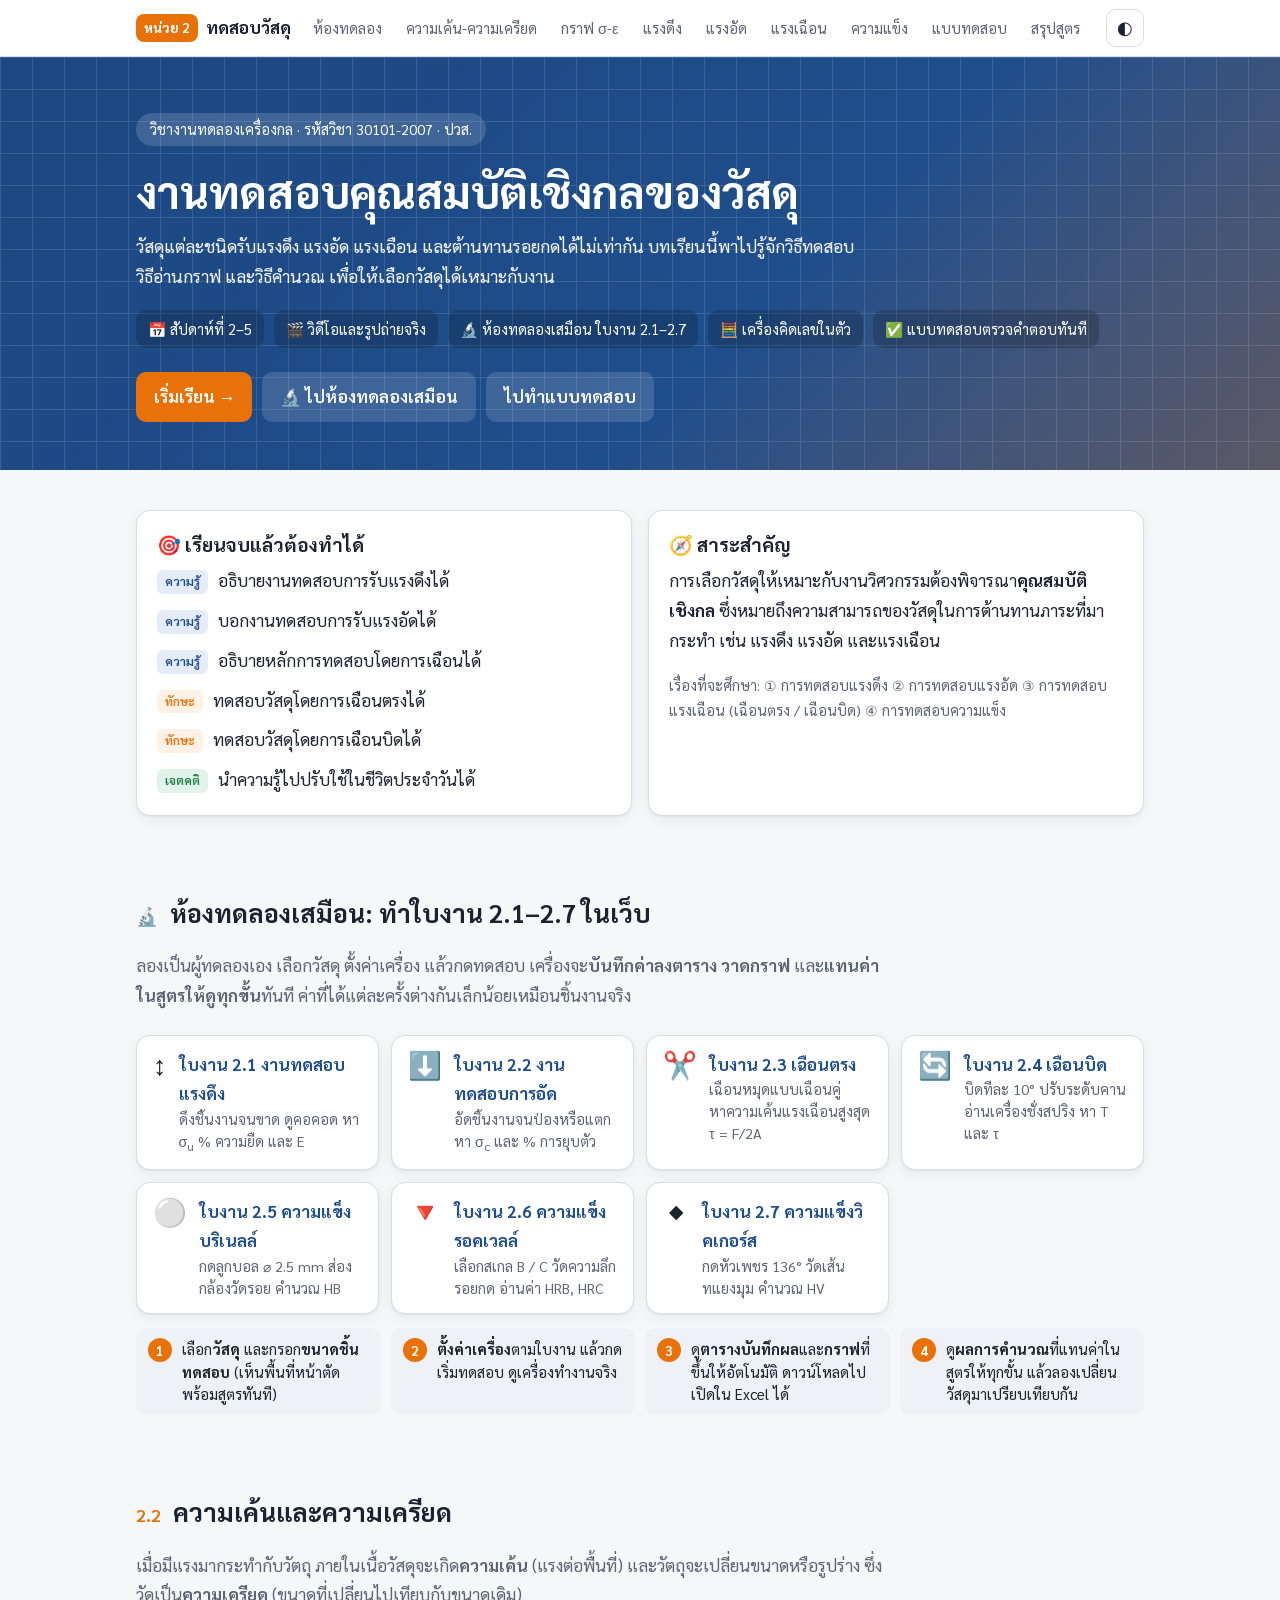
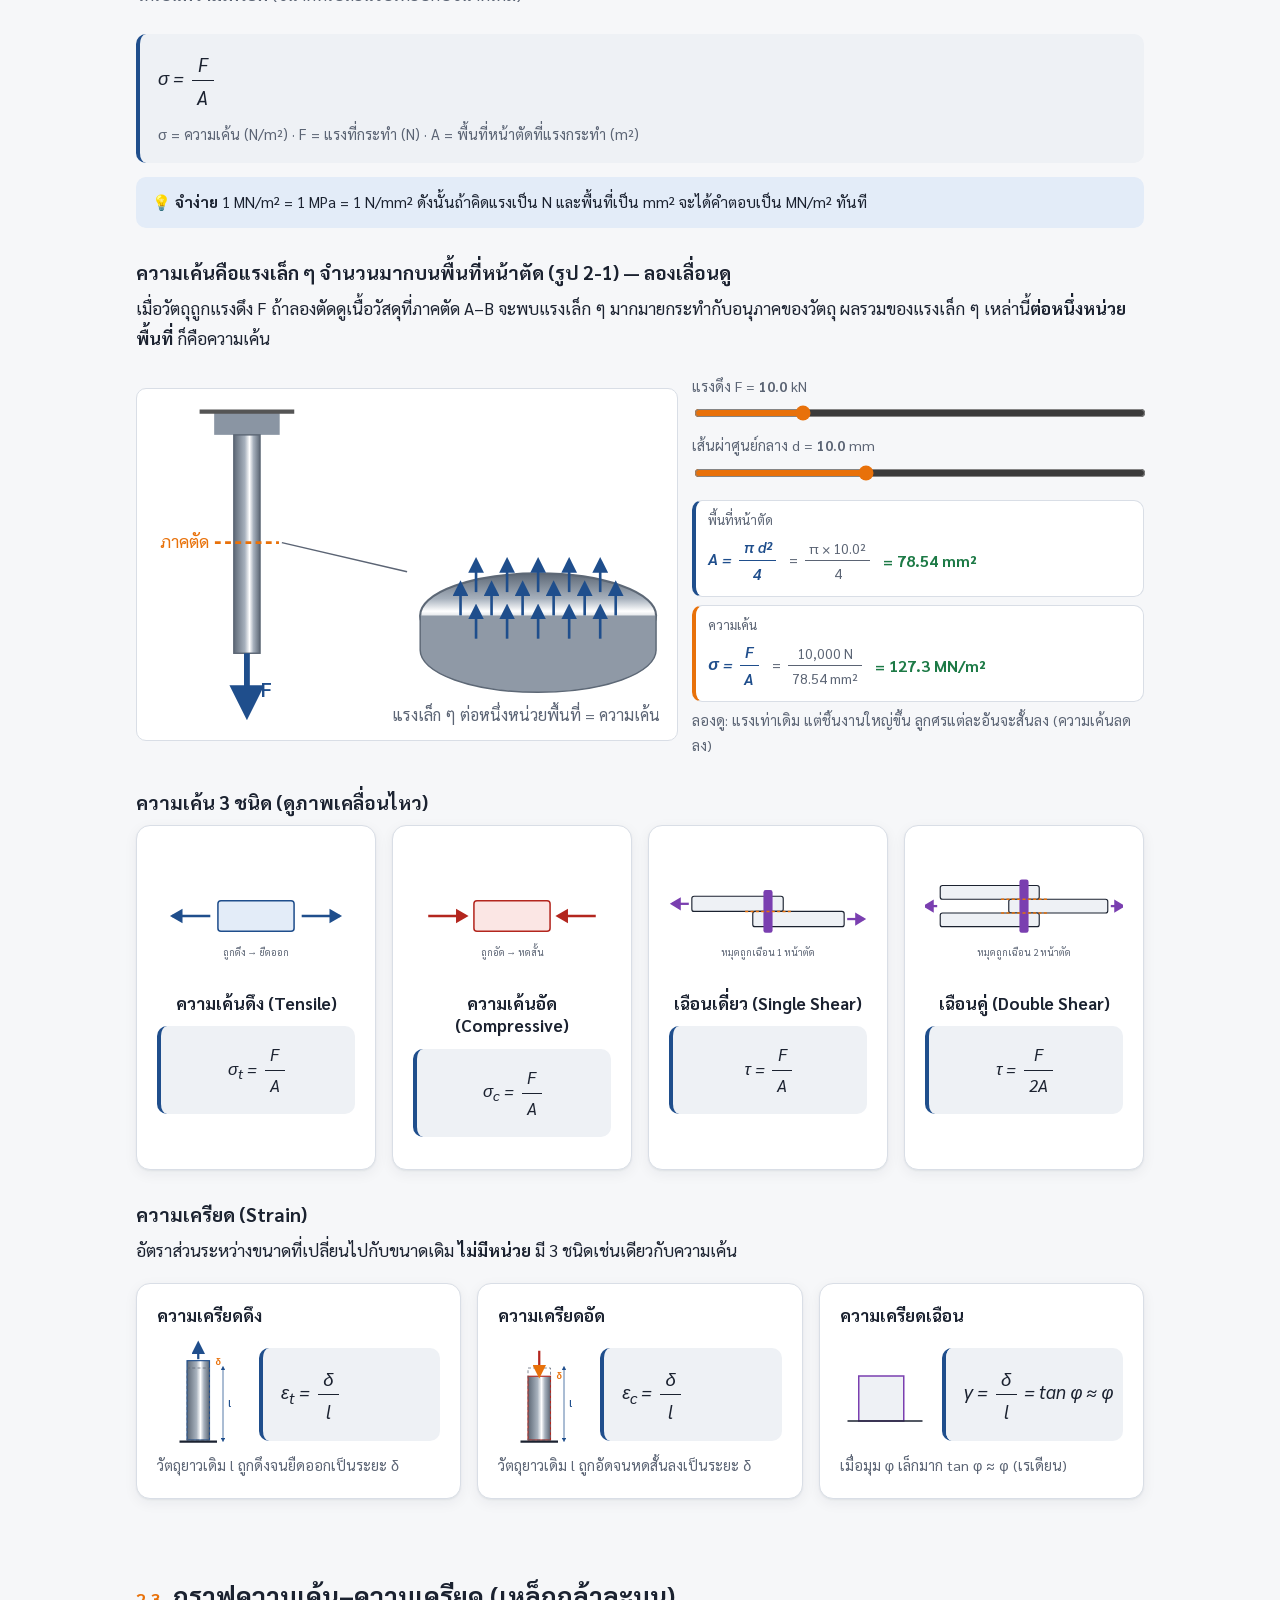
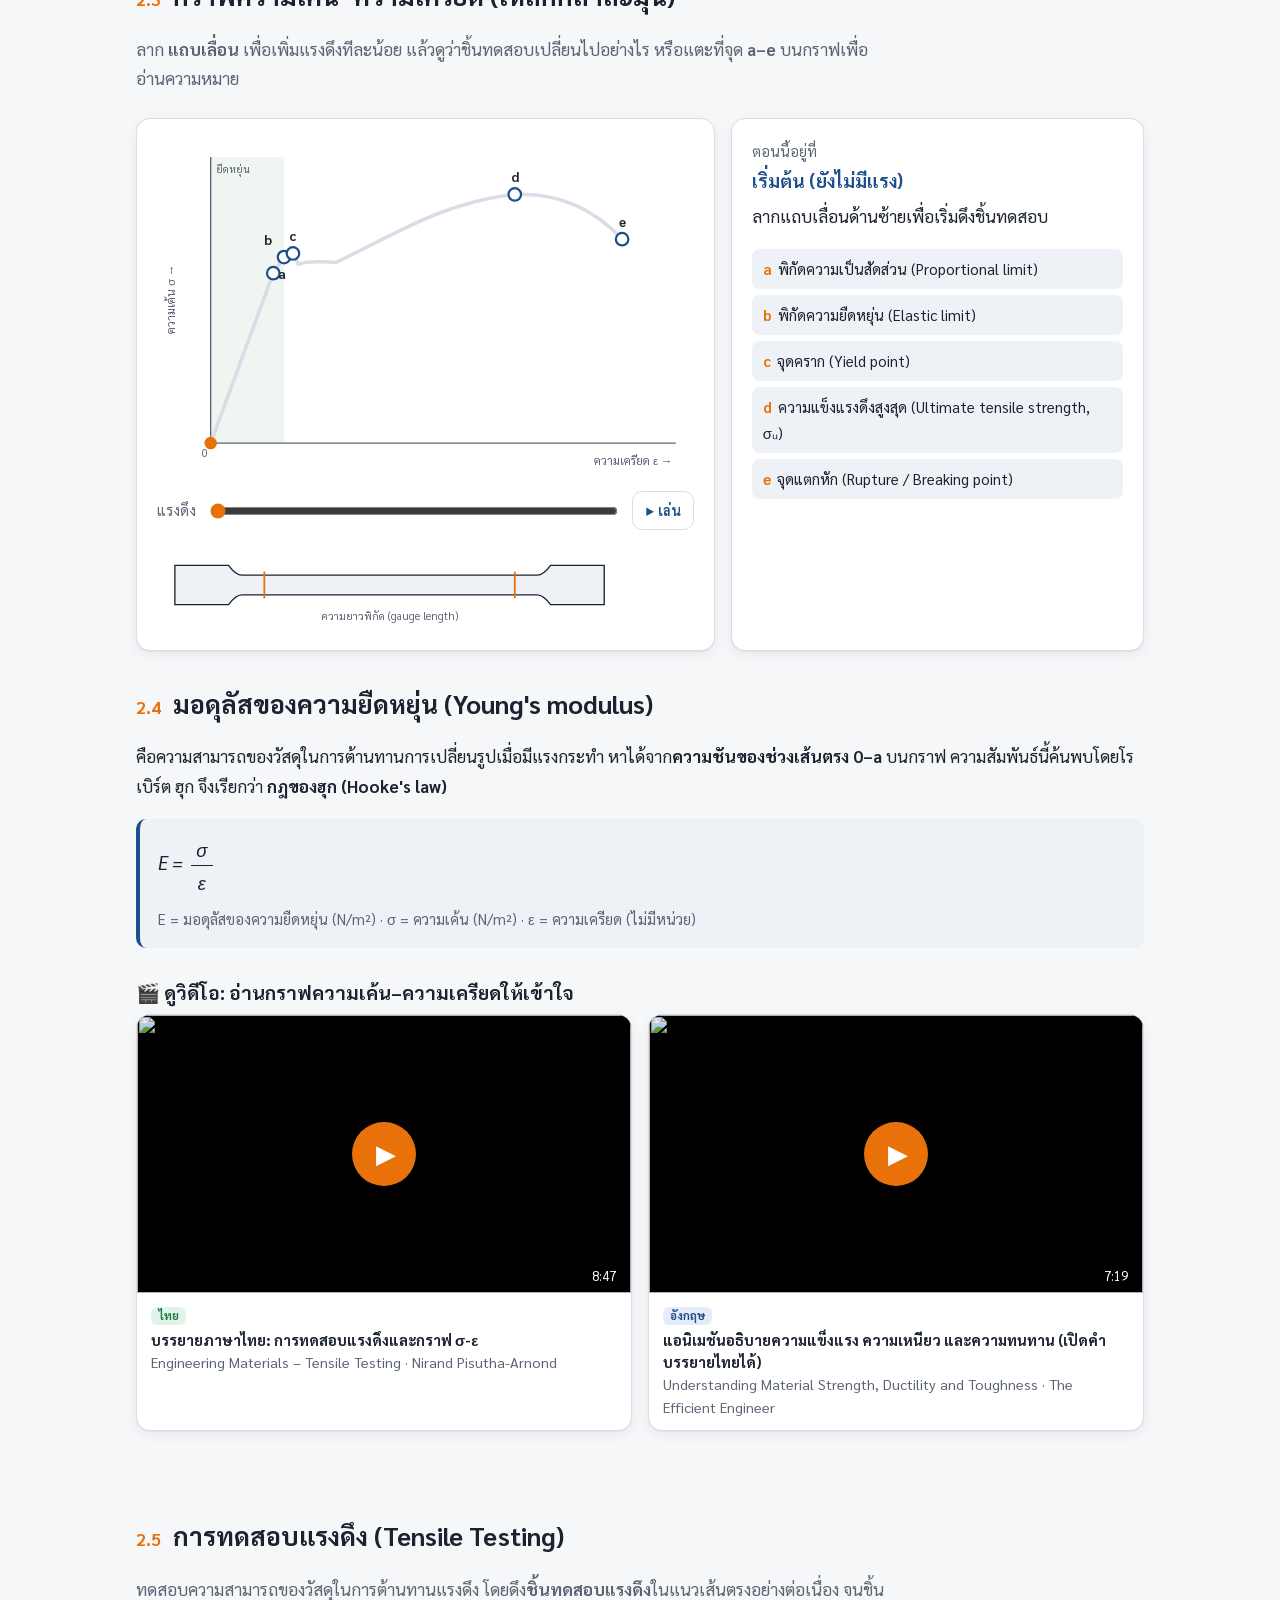
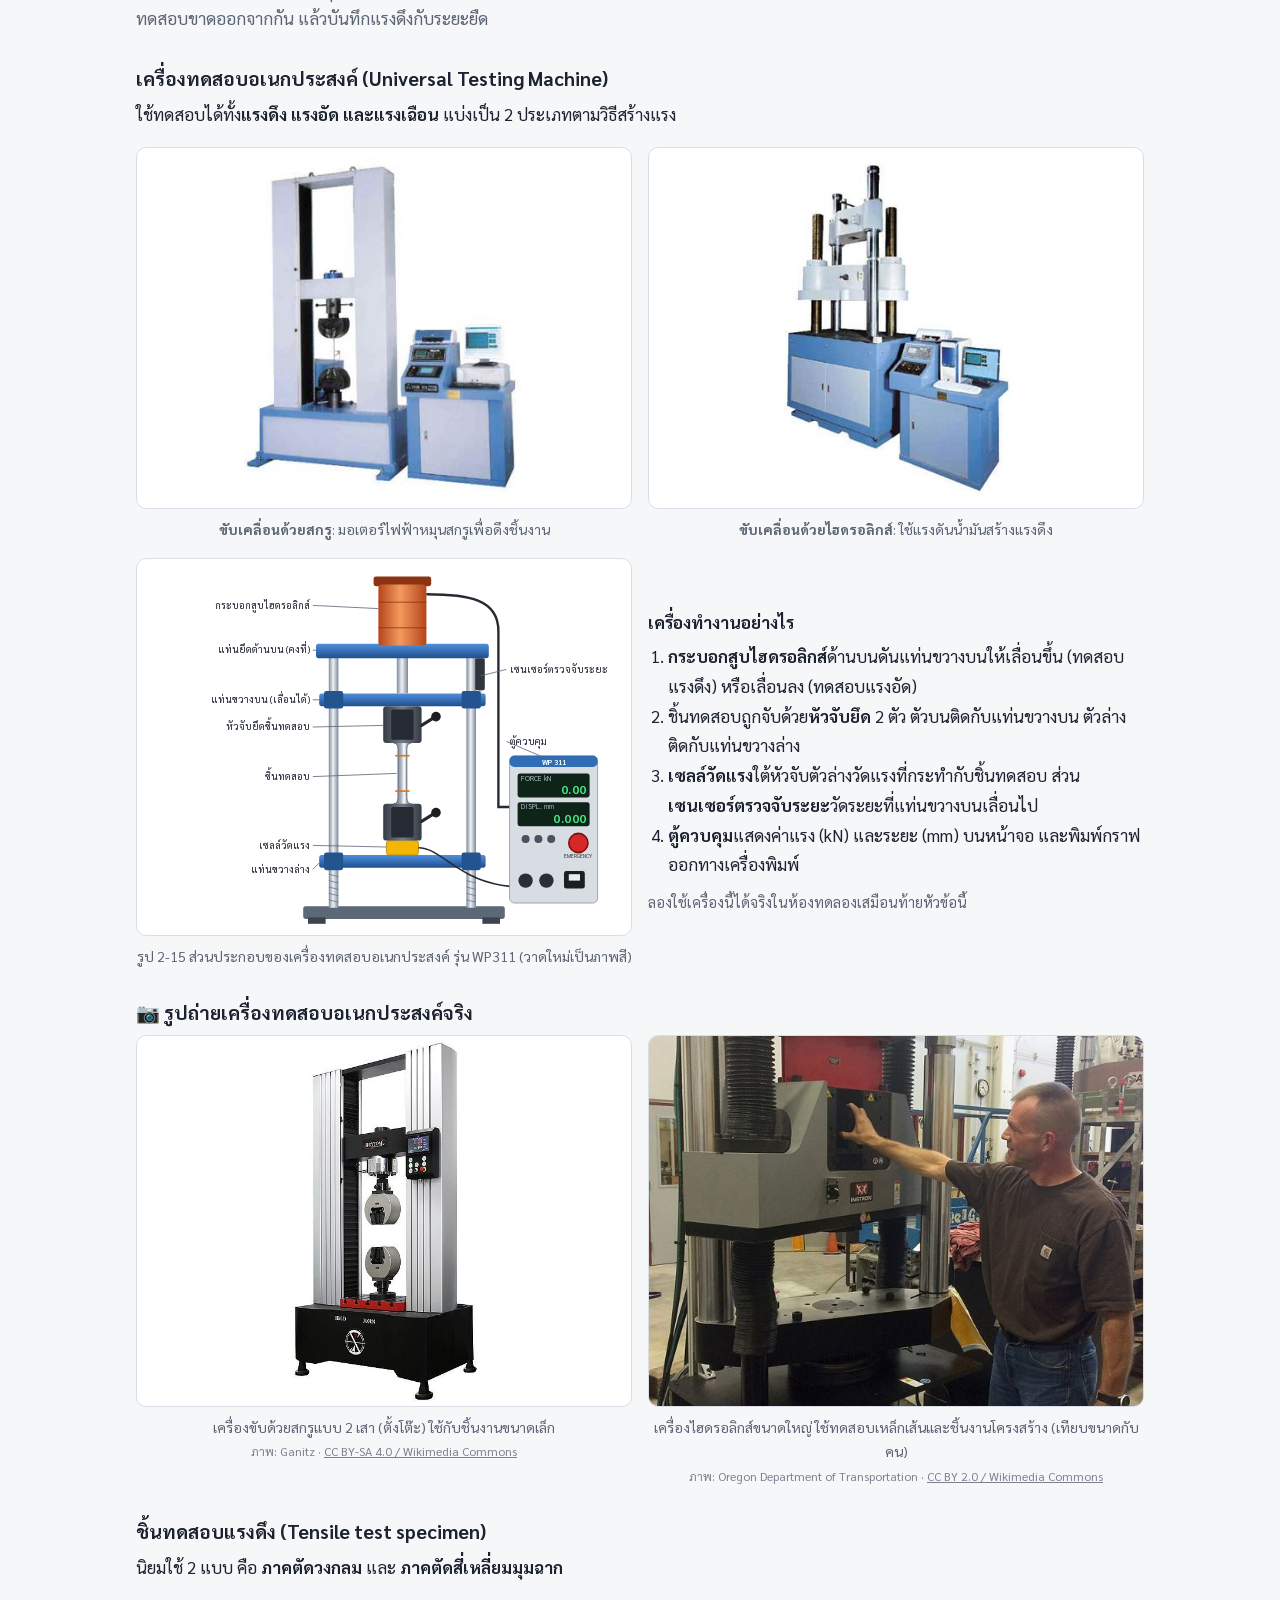
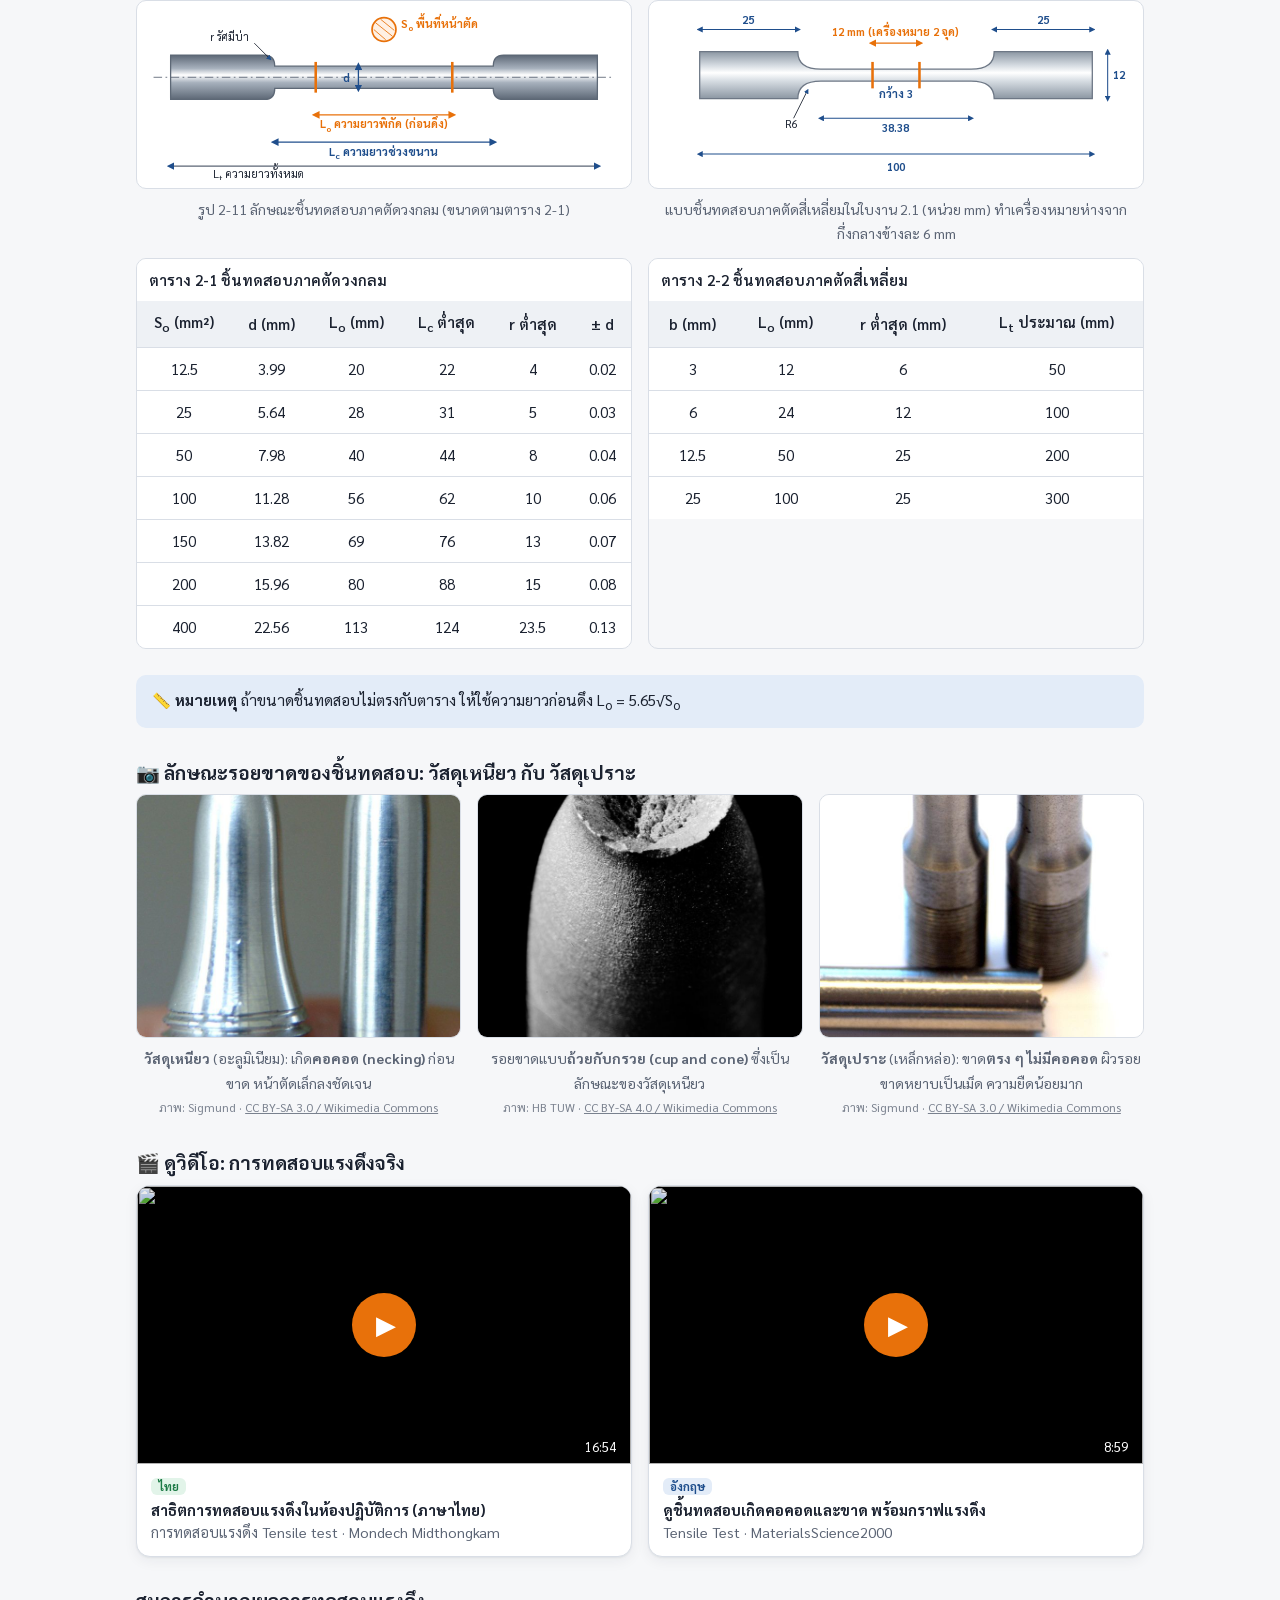
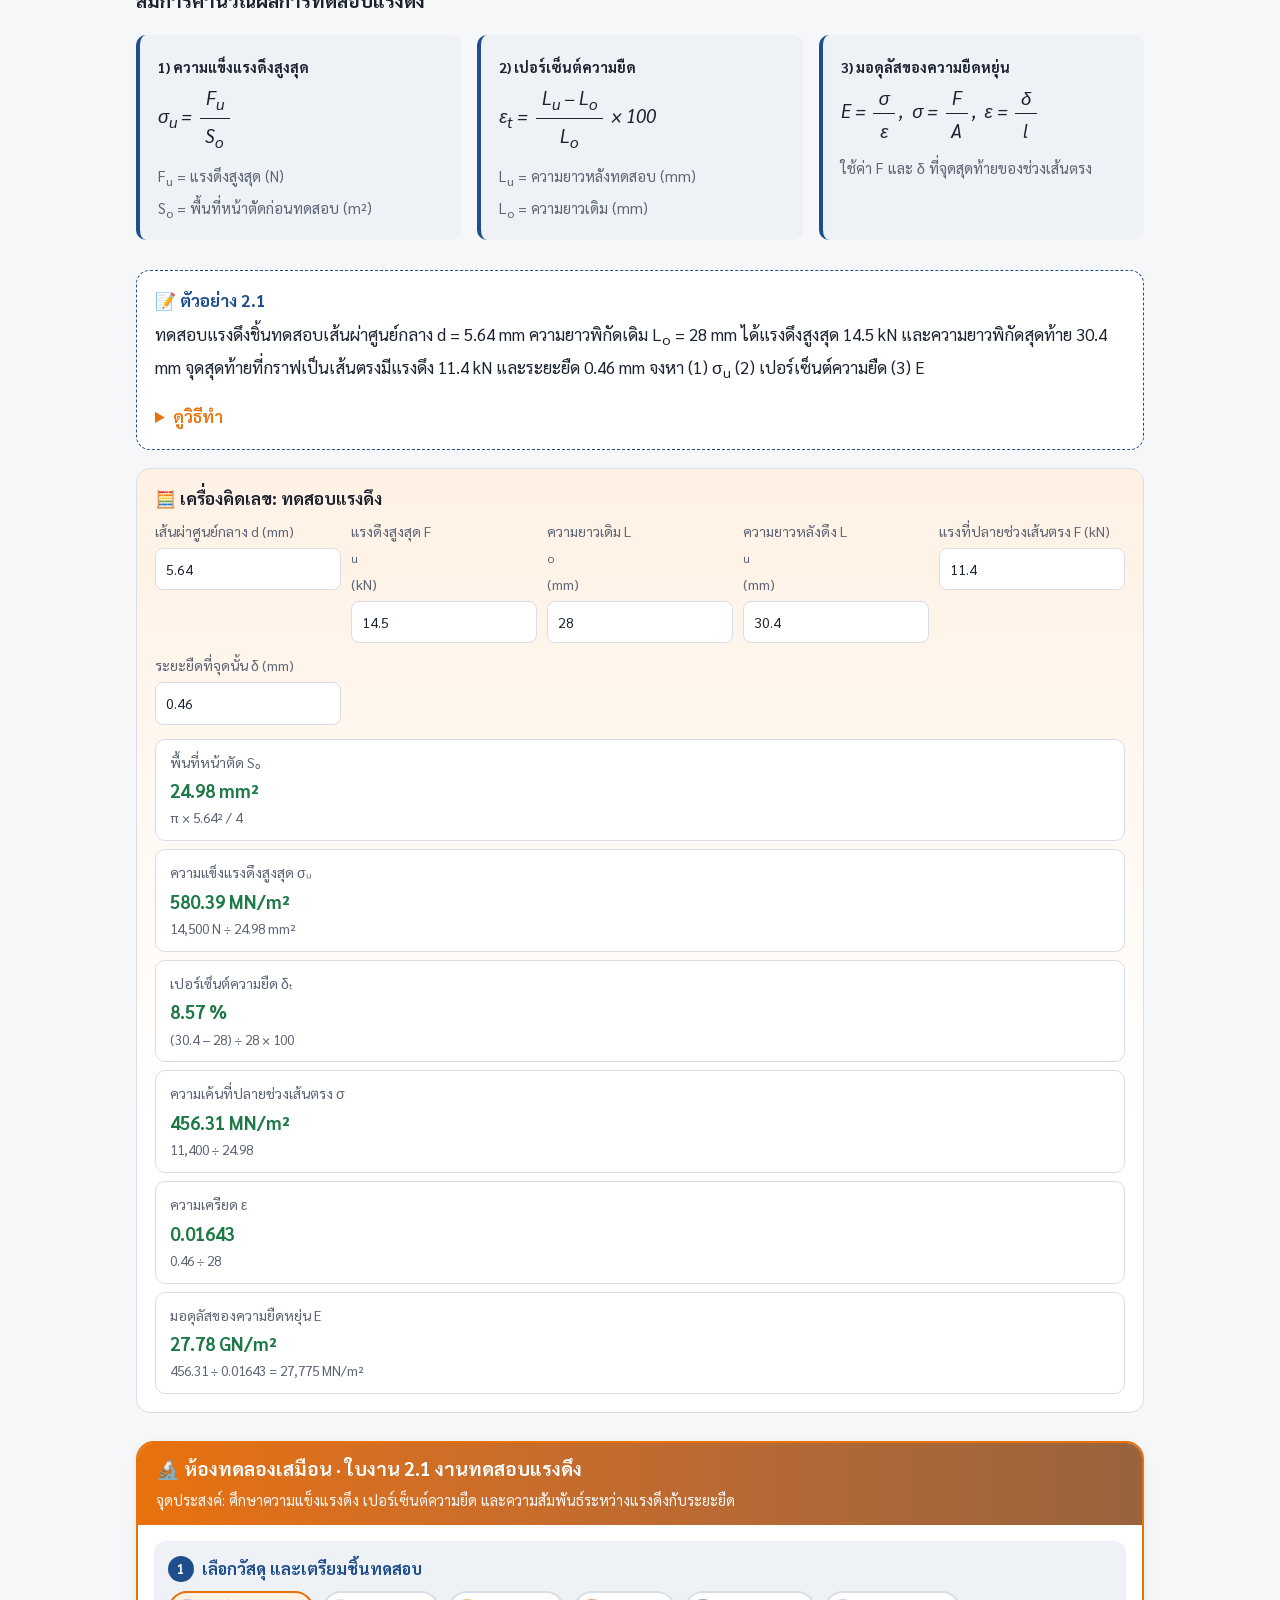
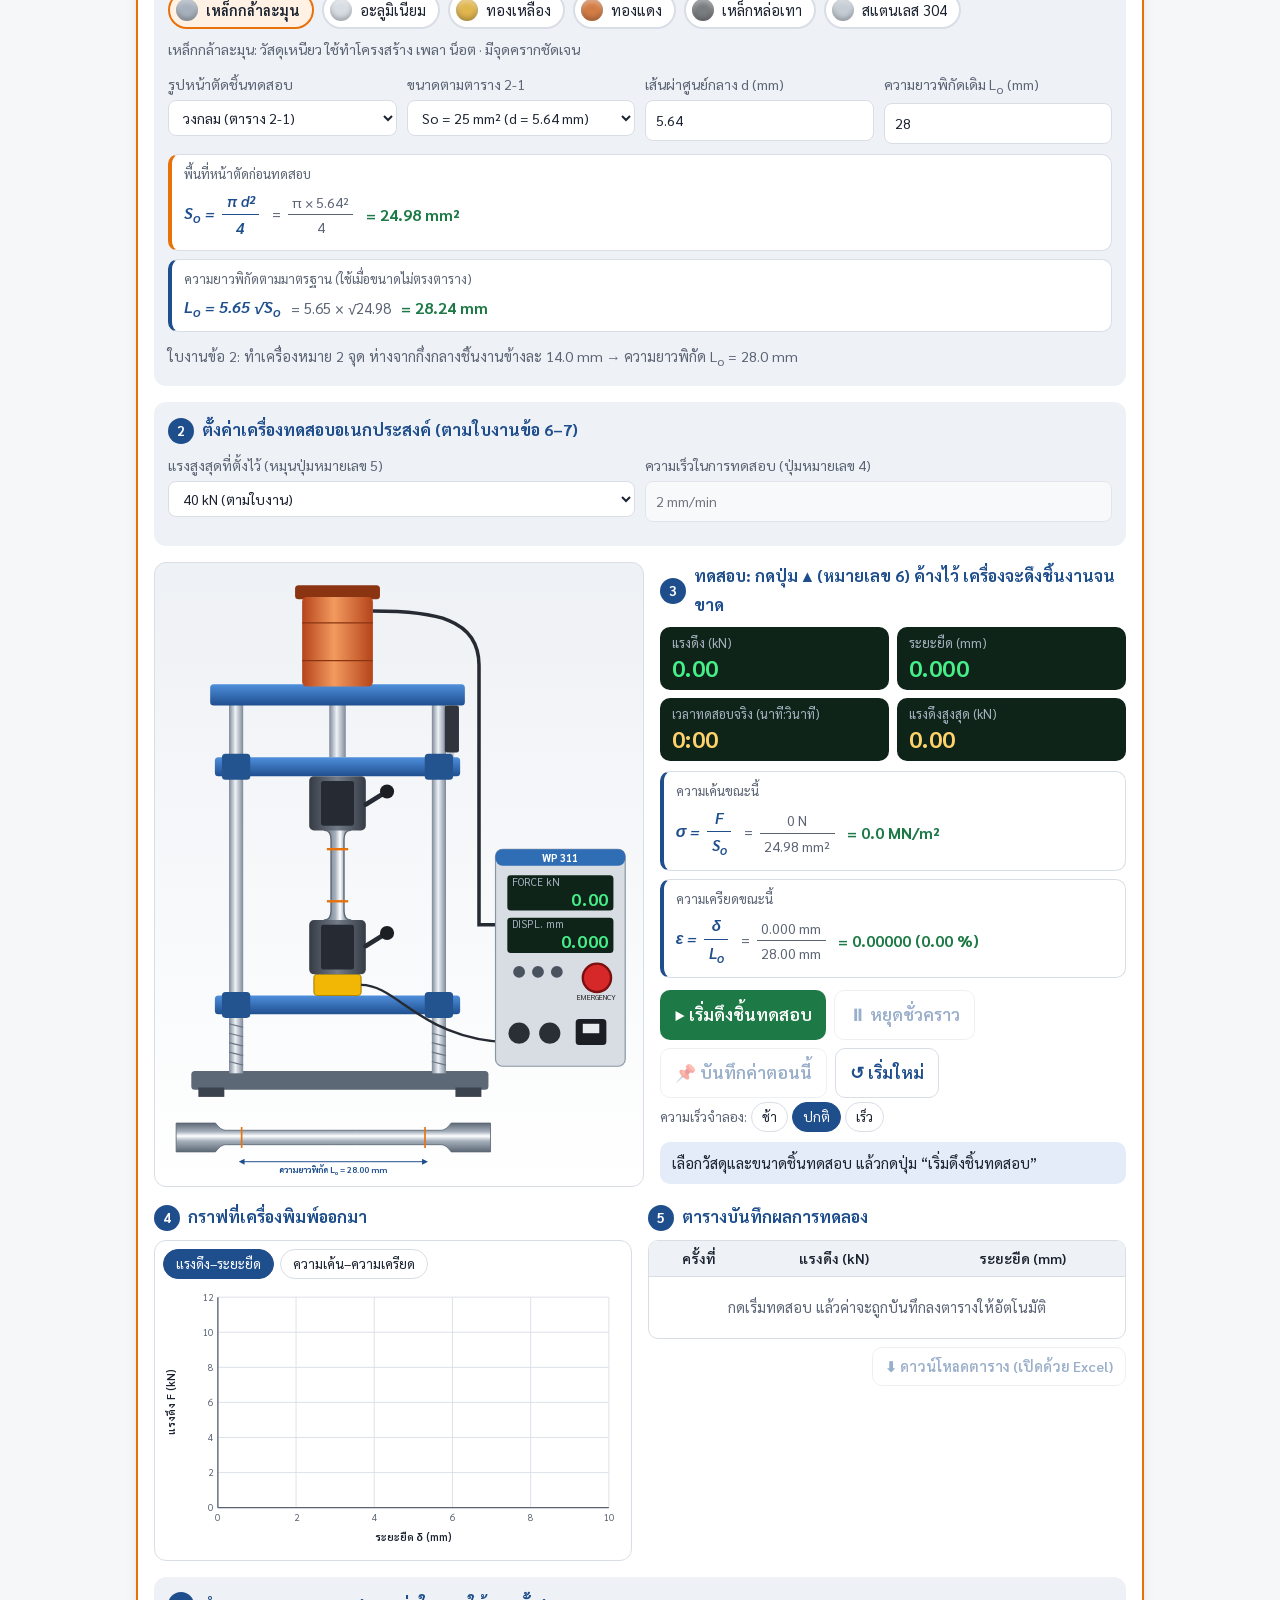
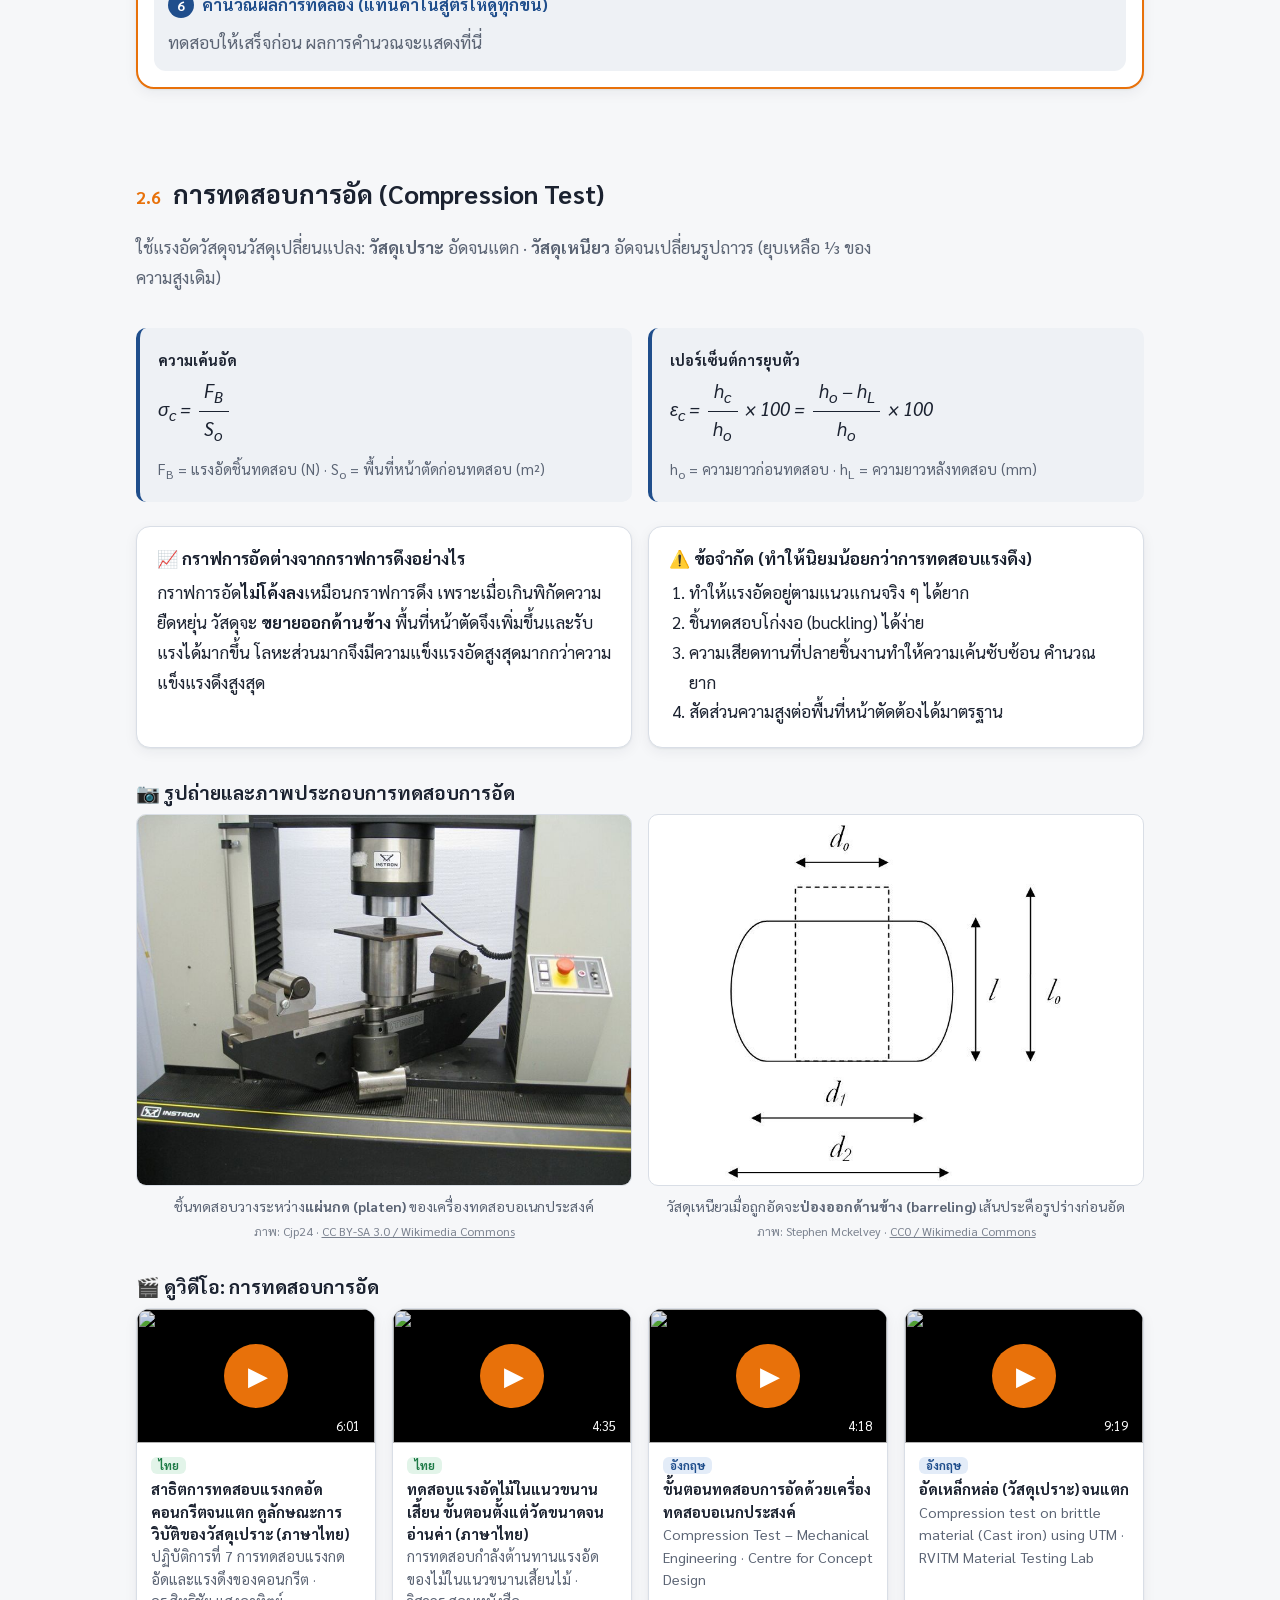
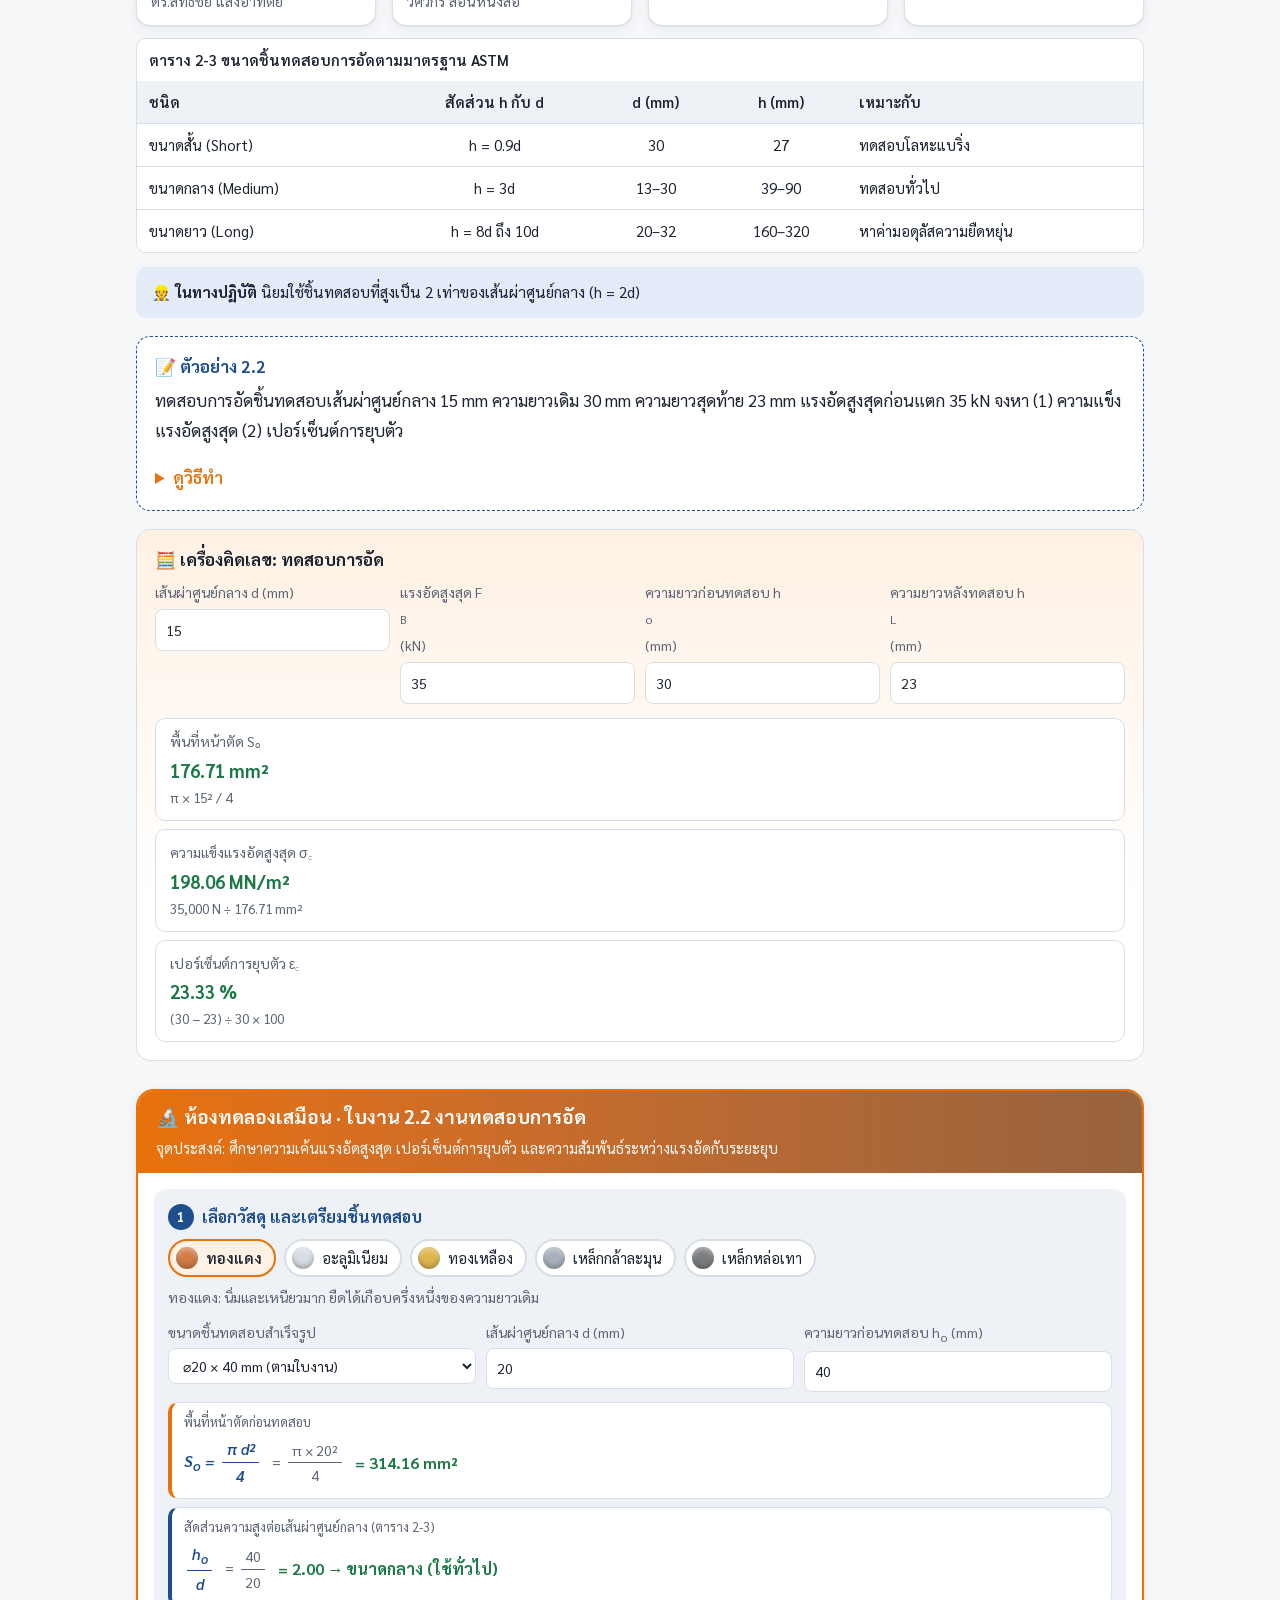
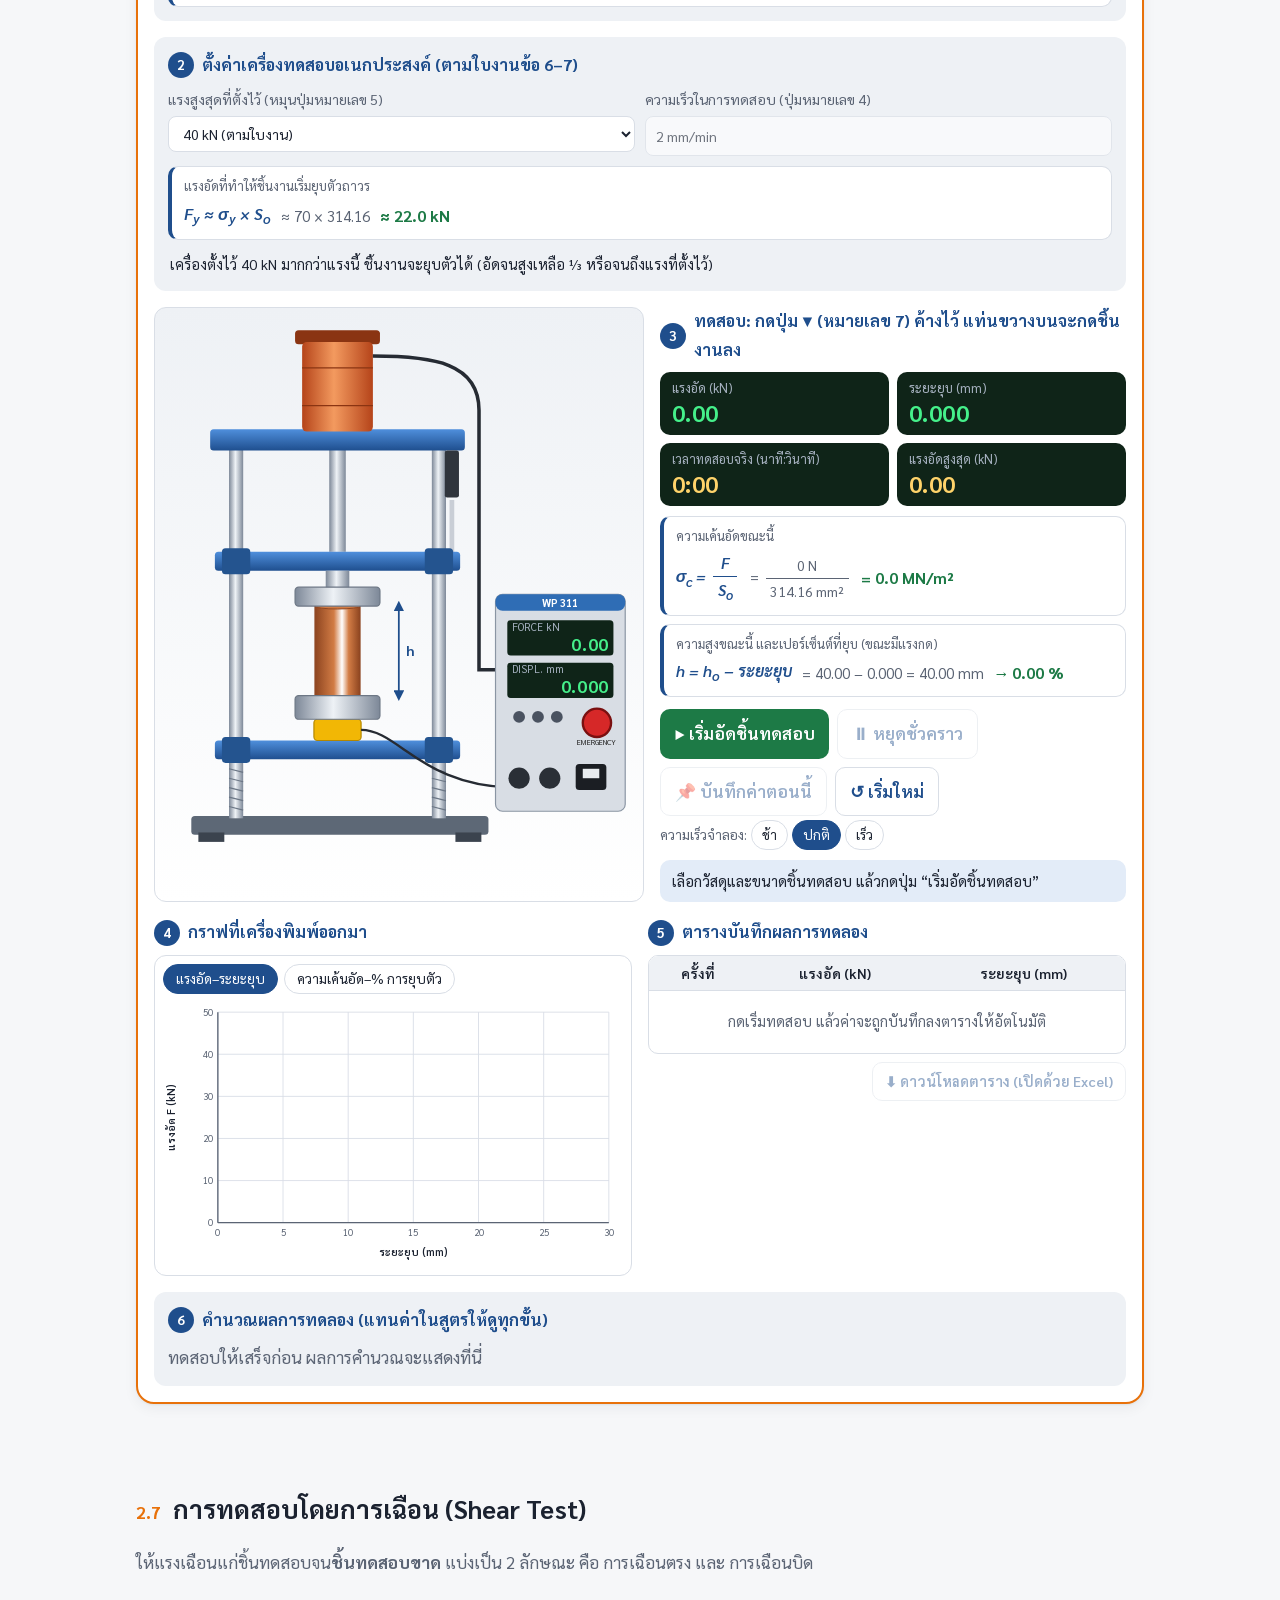
==== index.html @ d5e350fe "เพิ่มวิดีโอภาษาไทย: การทดสอบการอัด และการทดสอบเฉือนคู่ Co-Authored-By: Claude Opus 5.5 <noreply@anth" ====
<!doctype html>
<html lang="th">
<head>
<meta charset="utf-8">
<meta name="viewport" content="width=device-width, initial-scale=1">
<title>ทดสอบคุณสมบัติเชิงกลของวัสดุ</title>
<meta name="description" content="บทเรียนออนไลน์ หน่วยที่ 2 งานทดสอบคุณสมบัติเชิงกลของวัสดุ วิชางานทดลองเครื่องกล (30101-2007) ระดับ ปวส.">
<link rel="icon" href="data:image/svg+xml,<svg xmlns='http://www.w3.org/2000/svg' viewBox='0 0 32 32'><rect width='32' height='32' rx='7' fill='%23e8710a'/><path d='M6 22 Q12 6 18 10 T26 12' stroke='white' stroke-width='3' fill='none' stroke-linecap='round'/></svg>">
<link rel="preconnect" href="https://fonts.googleapis.com">
<link rel="preconnect" href="https://fonts.gstatic.com" crossorigin>
<link href="https://fonts.googleapis.com/css2?family=Sarabun:ital,wght@0,400;0,500;0,600;0,700;1,400;1,600&display=swap" rel="stylesheet">
<link rel="stylesheet" href="css/style.css">
<link rel="stylesheet" href="css/lab.css">
</head>
<body>

<!-- ===== เมนูบน ===== -->
<header class="topbar">
  <div class="wrap">
    <a class="brand" href="#top"><span class="brand-badge">หน่วย 2</span><span class="brand-text">ทดสอบวัสดุ</span></a>
    <nav class="nav" id="nav">
      <a href="#lab">ห้องทดลอง</a>
      <a href="#basics">ความเค้น-ความเครียด</a>
      <a href="#curve">กราฟ σ-ε</a>
      <a href="#tensile">แรงดึง</a>
      <a href="#compression">แรงอัด</a>
      <a href="#shear">แรงเฉือน</a>
      <a href="#hardness">ความแข็ง</a>
      <a href="#quiz">แบบทดสอบ</a>
      <a href="#formulas">สรุปสูตร</a>
    </nav>
    <button class="theme-btn" id="themeBtn" title="สลับโหมดสว่าง/มืด" aria-label="สลับโหมดสว่าง/มืด">◐</button>
  </div>
</header>

<!-- ===== ส่วนหัว ===== -->
<div class="hero" id="top">
  <div class="wrap">
    <span class="kicker">วิชางานทดลองเครื่องกล · รหัสวิชา 30101-2007 · ปวส.</span>
    <h1>งานทดสอบคุณสมบัติเชิงกลของวัสดุ</h1>
    <p class="lead">วัสดุแต่ละชนิดรับแรงดึง แรงอัด แรงเฉือน และต้านทานรอยกดได้ไม่เท่ากัน
      บทเรียนนี้พาไปรู้จักวิธีทดสอบ วิธีอ่านกราฟ และวิธีคำนวณ เพื่อให้เลือกวัสดุได้เหมาะกับงาน</p>
    <div class="hero-meta">
      <span>📅 สัปดาห์ที่ 2–5</span>
      <span>🎬 วิดีโอและรูปถ่ายจริง</span>
      <span>🔬 ห้องทดลองเสมือน ใบงาน 2.1–2.7</span>
      <span>🧮 เครื่องคิดเลขในตัว</span>
      <span>✅ แบบทดสอบตรวจคำตอบทันที</span>
    </div>
    <div class="hero-cta">
      <a class="btn btn-accent" href="#basics">เริ่มเรียน →</a>
      <a class="btn btn-ghost" href="#lab">🔬 ไปห้องทดลองเสมือน</a>
      <a class="btn btn-ghost" href="#quiz">ไปทำแบบทดสอบ</a>
    </div>
  </div>
</div>

<main>

<!-- ===== จุดประสงค์ ===== -->
<section class="block" style="padding-top:40px">
  <div class="wrap">
    <div class="grid g2">
      <div class="card">
        <h3 style="margin-top:0">🎯 เรียนจบแล้วต้องทำได้</h3>
        <ul class="goal-list">
          <li><span class="tag tag-k">ความรู้</span><span>อธิบายงานทดสอบการรับแรงดึงได้</span></li>
          <li><span class="tag tag-k">ความรู้</span><span>บอกงานทดสอบการรับแรงอัดได้</span></li>
          <li><span class="tag tag-k">ความรู้</span><span>อธิบายหลักการทดสอบโดยการเฉือนได้</span></li>
          <li><span class="tag tag-s">ทักษะ</span><span>ทดสอบวัสดุโดยการเฉือนตรงได้</span></li>
          <li><span class="tag tag-s">ทักษะ</span><span>ทดสอบวัสดุโดยการเฉือนบิดได้</span></li>
          <li><span class="tag tag-a">เจตคติ</span><span>นำความรู้ไปปรับใช้ในชีวิตประจำวันได้</span></li>
        </ul>
      </div>
      <div class="card">
        <h3 style="margin-top:0">🧭 สาระสำคัญ</h3>
        <p>การเลือกวัสดุให้เหมาะกับงานวิศวกรรมต้องพิจารณา<b>คุณสมบัติเชิงกล</b>
          ซึ่งหมายถึงความสามารถของวัสดุในการต้านทานภาระที่มากระทำ เช่น แรงดึง แรงอัด และแรงเฉือน</p>
        <p class="muted small" style="margin:0">เรื่องที่จะศึกษา: ① การทดสอบแรงดึง ② การทดสอบแรงอัด
          ③ การทดสอบแรงเฉือน (เฉือนตรง / เฉือนบิด) ④ การทดสอบความแข็ง</p>
      </div>
    </div>
  </div>
</section>

<!-- ===== ห้องทดลองเสมือน ===== -->
<section class="block lab-hub-wrap" id="lab">
  <div class="wrap">
    <div class="sec-head"><span class="sec-no">🔬</span><h2>ห้องทดลองเสมือน: ทำใบงาน 2.1–2.7 ในเว็บ</h2></div>
    <p class="sec-intro">ลองเป็นผู้ทดลองเอง เลือกวัสดุ ตั้งค่าเครื่อง แล้วกดทดสอบ เครื่องจะ<b>บันทึกค่าลงตาราง วาดกราฟ</b>
      และ<b>แทนค่าในสูตรให้ดูทุกขั้น</b>ทันที ค่าที่ได้แต่ละครั้งต่างกันเล็กน้อยเหมือนชิ้นงานจริง</p>
    <div class="lab-hub">
      <a href="#lab-21"><span class="hub-ic">↕️</span><span><b>ใบงาน 2.1 งานทดสอบแรงดึง</b><span class="small">ดึงชิ้นงานจนขาด ดูคอคอด หา σ<sub>u</sub> % ความยืด และ E</span></span></a>
      <a href="#lab-22"><span class="hub-ic">⬇️</span><span><b>ใบงาน 2.2 งานทดสอบการอัด</b><span class="small">อัดชิ้นงานจนป่องหรือแตก หา σ<sub>c</sub> และ % การยุบตัว</span></span></a>
      <a href="#lab-23"><span class="hub-ic">✂️</span><span><b>ใบงาน 2.3 เฉือนตรง</b><span class="small">เฉือนหมุดแบบเฉือนคู่ หาความเค้นแรงเฉือนสูงสุด τ = F/2A</span></span></a>
      <a href="#lab-24"><span class="hub-ic">🔄</span><span><b>ใบงาน 2.4 เฉือนบิด</b><span class="small">บิดทีละ 10° ปรับระดับคาน อ่านเครื่องชั่งสปริง หา T และ τ</span></span></a>
      <a href="#lab-25" data-mode="HB"><span class="hub-ic">⚪</span><span><b>ใบงาน 2.5 ความแข็งบริเนลล์</b><span class="small">กดลูกบอล ⌀ 2.5 mm ส่องกล้องวัดรอย คำนวณ HB</span></span></a>
      <a href="#lab-25" data-mode="HR"><span class="hub-ic">🔻</span><span><b>ใบงาน 2.6 ความแข็งรอคเวลล์</b><span class="small">เลือกสเกล B / C วัดความลึกรอยกด อ่านค่า HRB, HRC</span></span></a>
      <a href="#lab-25" data-mode="HV"><span class="hub-ic">◆</span><span><b>ใบงาน 2.7 ความแข็งวิคเกอร์ส</b><span class="small">กดหัวเพชร 136° วัดเส้นทแยงมุม คำนวณ HV</span></span></a>
    </div>
    <ol class="how-steps">
      <li>เลือก<b>วัสดุ</b> และกรอก<b>ขนาดชิ้นทดสอบ</b> (เห็นพื้นที่หน้าตัดพร้อมสูตรทันที)</li>
      <li><b>ตั้งค่าเครื่อง</b>ตามใบงาน แล้วกดเริ่มทดสอบ ดูเครื่องทำงานจริง</li>
      <li>ดู<b>ตารางบันทึกผล</b>และ<b>กราฟ</b>ที่ขึ้นให้อัตโนมัติ ดาวน์โหลดไปเปิดใน Excel ได้</li>
      <li>ดู<b>ผลการคำนวณ</b>ที่แทนค่าในสูตรให้ทุกขั้น แล้วลองเปลี่ยนวัสดุมาเปรียบเทียบกัน</li>
    </ol>
  </div>
</section>

<!-- ===== 2.2 ความเค้นและความเครียด ===== -->
<section class="block" id="basics">
  <div class="wrap">
    <div class="sec-head"><span class="sec-no">2.2</span><h2>ความเค้นและความเครียด</h2></div>
    <p class="sec-intro">เมื่อมีแรงมากระทำกับวัตถุ ภายในเนื้อวัสดุจะเกิด<b>ความเค้น</b> (แรงต่อพื้นที่)
      และวัตถุจะเปลี่ยนขนาดหรือรูปร่าง ซึ่งวัดเป็น<b>ความเครียด</b> (ขนาดที่เปลี่ยนไปเทียบกับขนาดเดิม)</p>

    <div class="formula">
      <span class="eq">σ = <span class="frac"><span>F</span><span>A</span></span></span>
      <div class="where">
        <div>σ = ความเค้น (N/m²) · F = แรงที่กระทำ (N) · A = พื้นที่หน้าตัดที่แรงกระทำ (m²)</div>
      </div>
    </div>
    <div class="note note-info"><b>💡 จำง่าย</b>1 MN/m² = 1 MPa = 1 N/mm² ดังนั้นถ้าคิดแรงเป็น N และพื้นที่เป็น mm² จะได้คำตอบเป็น MN/m² ทันที</div>

    <h3>ความเค้นคือแรงเล็ก ๆ จำนวนมากบนพื้นที่หน้าตัด (รูป 2-1) — ลองเลื่อนดู</h3>
    <p>เมื่อวัตถุถูกแรงดึง F ถ้าลองตัดดูเนื้อวัสดุที่ภาคตัด A–B จะพบแรงเล็ก ๆ มากมายกระทำกับอนุภาคของวัตถุ
      ผลรวมของแรงเล็ก ๆ เหล่านี้<b>ต่อหนึ่งหน่วยพื้นที่</b> ก็คือความเค้น</p>
    <div data-lab="stress"></div>

    <h3>ความเค้น 3 ชนิด (ดูภาพเคลื่อนไหว)</h3>
    <div class="grid g4">
      <div class="card force-card">
        <svg viewBox="0 0 260 140" aria-label="ภาพแรงดึง">
          <rect class="anim-stretch" x="80" y="50" width="100" height="40" rx="4" fill="var(--brand-soft)" stroke="var(--tension)" stroke-width="2"/>
          <g stroke="var(--tension)" stroke-width="3" fill="var(--tension)">
            <line x1="70" y1="70" x2="20" y2="70"/><path d="M20 70 l12 -7 v14z"/>
            <line x1="190" y1="70" x2="240" y2="70"/><path d="M240 70 l-12 -7 v14z"/>
          </g>
          <text x="130" y="122" text-anchor="middle" fill="var(--muted)" font-size="13">ถูกดึง → ยืดออก</text>
        </svg>
        <h4>ความเค้นดึง (Tensile)</h4>
        <div class="formula"><span class="eq">σ<sub>t</sub> = <span class="frac"><span>F</span><span>A</span></span></span></div>
      </div>
      <div class="card force-card">
        <svg viewBox="0 0 260 140" aria-label="ภาพแรงอัด">
          <rect class="anim-squash" x="80" y="50" width="100" height="40" rx="4" fill="var(--bad-soft)" stroke="var(--compress)" stroke-width="2"/>
          <g stroke="var(--compress)" stroke-width="3" fill="var(--compress)">
            <line x1="20" y1="70" x2="66" y2="70"/><path d="M70 70 l-12 -7 v14z"/>
            <line x1="240" y1="70" x2="194" y2="70"/><path d="M190 70 l12 -7 v14z"/>
          </g>
          <text x="130" y="122" text-anchor="middle" fill="var(--muted)" font-size="13">ถูกอัด → หดสั้น</text>
        </svg>
        <h4>ความเค้นอัด (Compressive)</h4>
        <div class="formula"><span class="eq">σ<sub>c</sub> = <span class="frac"><span>F</span><span>A</span></span></span></div>
      </div>
      <div class="card force-card">
        <svg viewBox="0 0 260 140" aria-label="ภาพแรงเฉือนเดี่ยว">
          <rect x="30" y="44" width="120" height="20" rx="3" fill="var(--surface-2)" stroke="var(--text)" stroke-width="1.5"/>
          <rect x="110" y="64" width="120" height="20" rx="3" fill="var(--surface-2)" stroke="var(--text)" stroke-width="1.5"/>
          <rect x="124" y="36" width="12" height="56" rx="3" fill="var(--shear)"/>
          <g stroke="var(--shear)" stroke-width="3" fill="var(--shear)">
            <line x1="26" y1="54" x2="4" y2="54"/><path d="M4 54 l10 -6 v12z"/>
            <line x1="234" y1="74" x2="256" y2="74"/><path d="M256 74 l-10 -6 v12z"/>
          </g>
          <line x1="100" y1="64" x2="160" y2="64" stroke="var(--accent)" stroke-width="2" stroke-dasharray="4 3"/>
          <text x="130" y="122" text-anchor="middle" fill="var(--muted)" font-size="13">หมุดถูกเฉือน 1 หน้าตัด</text>
        </svg>
        <h4>เฉือนเดี่ยว (Single Shear)</h4>
        <div class="formula"><span class="eq">τ = <span class="frac"><span>F</span><span>A</span></span></span></div>
      </div>
      <div class="card force-card">
        <svg viewBox="0 0 260 140" aria-label="ภาพแรงเฉือนคู่">
          <rect x="20" y="30" width="130" height="18" rx="3" fill="var(--surface-2)" stroke="var(--text)" stroke-width="1.5"/>
          <rect x="110" y="48" width="130" height="18" rx="3" fill="var(--surface-2)" stroke="var(--text)" stroke-width="1.5"/>
          <rect x="20" y="66" width="130" height="18" rx="3" fill="var(--surface-2)" stroke="var(--text)" stroke-width="1.5"/>
          <rect x="124" y="22" width="12" height="70" rx="3" fill="var(--shear)"/>
          <line x1="100" y1="48" x2="160" y2="48" stroke="var(--accent)" stroke-width="2" stroke-dasharray="4 3"/>
          <line x1="100" y1="66" x2="160" y2="66" stroke="var(--accent)" stroke-width="2" stroke-dasharray="4 3"/>
          <g stroke="var(--shear)" stroke-width="3" fill="var(--shear)">
            <line x1="16" y1="57" x2="0" y2="57"/><path d="M0 57 l10 -6 v12z"/>
            <line x1="244" y1="57" x2="260" y2="57"/><path d="M260 57 l-10 -6 v12z"/>
          </g>
          <text x="130" y="122" text-anchor="middle" fill="var(--muted)" font-size="13">หมุดถูกเฉือน 2 หน้าตัด</text>
        </svg>
        <h4>เฉือนคู่ (Double Shear)</h4>
        <div class="formula"><span class="eq">τ = <span class="frac"><span>F</span><span>2A</span></span></span></div>
      </div>
    </div>

    <h3>ความเครียด (Strain)</h3>
    <p>อัตราส่วนระหว่างขนาดที่เปลี่ยนไปกับขนาดเดิม <b>ไม่มีหน่วย</b> มี 3 ชนิดเช่นเดียวกับความเค้น</p>
    <div class="grid g3">
      <div class="card">
        <h4>ความเครียดดึง</h4>
        <div style="display:flex;flex-wrap:wrap;gap:12px;align-items:center">
          <svg viewBox="0 0 120 150" width="90" aria-label="ภาพความเครียดดึง (รูป 2-5)">
            <rect x="40" y="40" width="30" height="96" fill="url(#gm-steel-h)" stroke="var(--tension)" stroke-width="1.5">
              <animate attributeName="y" values="40;24;24;40" keyTimes="0;.45;.7;1" dur="3s" repeatCount="indefinite"/>
              <animate attributeName="height" values="96;112;112;96" keyTimes="0;.45;.7;1" dur="3s" repeatCount="indefinite"/></rect>
            <rect x="40" y="40" width="30" height="96" fill="none" stroke="var(--muted)" stroke-dasharray="4 3"/>
            <line x1="30" y1="138" x2="80" y2="138" stroke="var(--text)" stroke-width="3"/>
            <line x1="55" y1="38" x2="55" y2="22" stroke="var(--tension)" stroke-width="3" marker-end="url(#mArrT)">
              <animate attributeName="y1" values="38;22;22;38" keyTimes="0;.45;.7;1" dur="3s" repeatCount="indefinite"/>
              <animate attributeName="y2" values="22;6;6;22" keyTimes="0;.45;.7;1" dur="3s" repeatCount="indefinite"/></line>
            <text x="78" y="36" font-size="12" font-weight="700" fill="var(--accent)">δ</text>
            <text x="94" y="92" font-size="12" font-weight="700" fill="var(--brand)">l</text>
            <line x1="88" y1="40" x2="88" y2="136" stroke="var(--brand)" marker-start="url(#mArr)" marker-end="url(#mArr)"/>
          </svg>
          <div class="formula" style="flex:1 1 120px"><span class="eq">ε<sub>t</sub> = <span class="frac"><span>δ</span><span>l</span></span></span></div>
        </div>
        <p class="small muted" style="margin:0">วัตถุยาวเดิม l ถูกดึงจนยืดออกเป็นระยะ δ</p>
      </div>
      <div class="card">
        <h4>ความเครียดอัด</h4>
        <div style="display:flex;flex-wrap:wrap;gap:12px;align-items:center">
          <svg viewBox="0 0 120 150" width="90" aria-label="ภาพความเครียดอัด (รูป 2-6)">
            <rect x="40" y="40" width="30" height="96" fill="url(#gm-steel-h)" stroke="var(--compress)" stroke-width="1.5">
              <animate attributeName="y" values="40;58;58;40" keyTimes="0;.45;.7;1" dur="3s" repeatCount="indefinite"/>
              <animate attributeName="height" values="96;78;78;96" keyTimes="0;.45;.7;1" dur="3s" repeatCount="indefinite"/></rect>
            <rect x="40" y="40" width="30" height="96" fill="none" stroke="var(--muted)" stroke-dasharray="4 3"/>
            <line x1="30" y1="138" x2="80" y2="138" stroke="var(--text)" stroke-width="3"/>
            <line x1="55" y1="6" x2="55" y2="34" stroke="var(--compress)" stroke-width="3" marker-end="url(#mArrA)">
              <animate attributeName="y1" values="6;24;24;6" keyTimes="0;.45;.7;1" dur="3s" repeatCount="indefinite"/>
              <animate attributeName="y2" values="34;52;52;34" keyTimes="0;.45;.7;1" dur="3s" repeatCount="indefinite"/></line>
            <text x="78" y="54" font-size="12" font-weight="700" fill="var(--accent)">δ</text>
            <text x="94" y="92" font-size="12" font-weight="700" fill="var(--brand)">l</text>
            <line x1="88" y1="40" x2="88" y2="136" stroke="var(--brand)" marker-start="url(#mArr)" marker-end="url(#mArr)"/>
          </svg>
          <div class="formula" style="flex:1 1 120px"><span class="eq">ε<sub>c</sub> = <span class="frac"><span>δ</span><span>l</span></span></span></div>
        </div>
        <p class="small muted" style="margin:0">วัตถุยาวเดิม l ถูกอัดจนหดสั้นลงเป็นระยะ δ</p>
      </div>
      <div class="card">
        <h4>ความเครียดเฉือน</h4>
        <div style="display:flex;flex-wrap:wrap;gap:12px;align-items:center">
          <svg viewBox="0 0 120 90" width="90" aria-label="ภาพความเครียดเฉือน">
            <rect class="anim-shear" x="25" y="20" width="60" height="60" fill="var(--surface-2)" stroke="var(--shear)" stroke-width="2"/>
            <line x1="10" y1="80" x2="110" y2="80" stroke="var(--text)" stroke-width="2"/>
          </svg>
          <div class="formula" style="flex:1 1 180px"><span class="eq">γ = <span class="frac"><span>δ</span><span>l</span></span> = tan φ ≈ φ</span></div>
        </div>
        <p class="small muted" style="margin:0">เมื่อมุม φ เล็กมาก tan φ ≈ φ (เรเดียน)</p>
      </div>
    </div>
  </div>
</section>

<!-- ===== 2.3 กราฟ ===== -->
<section class="block" id="curve">
  <div class="wrap">
    <div class="sec-head"><span class="sec-no">2.3</span><h2>กราฟความเค้น–ความเครียด (เหล็กกล้าละมุน)</h2></div>
    <p class="sec-intro">ลาก <b>แถบเลื่อน</b> เพื่อเพิ่มแรงดึงทีละน้อย แล้วดูว่าชิ้นทดสอบเปลี่ยนไปอย่างไร
      หรือแตะที่จุด <b>a–e</b> บนกราฟเพื่ออ่านความหมาย</p>
    <div class="curve-layout">
      <div class="card">
        <svg id="curveSvg" viewBox="0 0 600 380" role="img" aria-label="กราฟความเค้นกับความเครียด">
          <rect class="zone-elastic" x="60" y="20" width="82" height="320"/>
          <text class="zone-text" x="66" y="38">ยืดหยุ่น</text>
          <line class="axis" x1="60" y1="340" x2="580" y2="340"/>
          <line class="axis" x1="60" y1="340" x2="60" y2="20"/>
          <text class="axis-label" x="575" y="364" text-anchor="end">ความเครียด ε →</text>
          <text class="axis-label" x="20" y="180" transform="rotate(-90 20 180)" text-anchor="middle">ความเค้น σ →</text>
          <text class="axis-label" x="50" y="356">0</text>
          <path id="curvePath" class="curve" d="M60 340 L130 150 L142 132 Q148 124 152 128 L158 140 Q170 136 200 138 C 260 110 320 70 400 62 C 450 60 490 80 520 112"/>
          <path id="curveDone" class="curve-done" d=""/>
          <circle id="curveCursor" class="cursor" r="7" cx="60" cy="340"/>
          <g id="curvePts"></g>
        </svg>
        <div class="slider-row">
          <span class="small muted">แรงดึง</span>
          <input type="range" id="curveSlider" min="0" max="1000" value="0" aria-label="เพิ่มแรงดึง">
          <button class="btn btn-line btn-sm" id="curvePlay">▶ เล่น</button>
        </div>
        <svg id="specimenSvg" viewBox="0 0 600 90" aria-label="ภาพชิ้นทดสอบขณะถูกดึง"></svg>
      </div>
      <div class="card zone-box">
        <div class="small muted">ตอนนี้อยู่ที่</div>
        <div class="zone-name" id="zoneName">เริ่มต้น (ยังไม่มีแรง)</div>
        <p id="zoneDesc" style="margin-top:6px">ลากแถบเลื่อนด้านซ้ายเพื่อเริ่มดึงชิ้นทดสอบ</p>
        <div class="pt-legend" id="ptLegend"></div>
      </div>
    </div>

    <div class="sec-head" style="margin-top:36px"><span class="sec-no">2.4</span><h2>มอดุลัสของความยืดหยุ่น (Young's modulus)</h2></div>
    <p>คือความสามารถของวัสดุในการต้านทานการเปลี่ยนรูปเมื่อมีแรงกระทำ หาได้จาก<b>ความชันของช่วงเส้นตรง 0–a</b>
      บนกราฟ ความสัมพันธ์นี้ค้นพบโดยโรเบิร์ต ฮุก จึงเรียกว่า <b>กฎของฮุก (Hooke's law)</b></p>
    <div class="formula">
      <span class="eq">E = <span class="frac"><span>σ</span><span>ε</span></span></span>
      <div class="where"><div>E = มอดุลัสของความยืดหยุ่น (N/m²) · σ = ความเค้น (N/m²) · ε = ความเครียด (ไม่มีหน่วย)</div></div>
    </div>
    <div class="media-block">
      <h3>🎬 ดูวิดีโอ: อ่านกราฟความเค้น–ความเครียดให้เข้าใจ</h3>
      <div class="video-grid">
      <div class="video-card">
        <button class="yt" data-yt="L1zXluZ2kiY" aria-label="เล่นวิดีโอ: Engineering Materials – Tensile Testing"><img src="https://i.ytimg.com/vi/L1zXluZ2kiY/hqdefault.jpg" alt="" loading="lazy"><span class="yt-play">▶</span><span class="yt-len">8:47</span></button>
        <div class="video-meta"><span class="lang lang-th">ไทย</span><b>บรรยายภาษาไทย: การทดสอบแรงดึงและกราฟ σ-ε</b><span class="small muted">Engineering Materials – Tensile Testing · Nirand Pisutha-Arnond</span></div>
      </div>
      <div class="video-card">
        <button class="yt" data-yt="WSRqJdT2COE" aria-label="เล่นวิดีโอ: Understanding Material Strength, Ductility and Toughness"><img src="https://i.ytimg.com/vi/WSRqJdT2COE/hqdefault.jpg" alt="" loading="lazy"><span class="yt-play">▶</span><span class="yt-len">7:19</span></button>
        <div class="video-meta"><span class="lang lang-en">อังกฤษ</span><b>แอนิเมชันอธิบายความแข็งแรง ความเหนียว และความทนทาน (เปิดคำบรรยายไทยได้)</b><span class="small muted">Understanding Material Strength, Ductility and Toughness · The Efficient Engineer</span></div>
      </div>
      </div>
    </div>
  </div>
</section>

<!-- ===== 2.5 แรงดึง ===== -->
<section class="block" id="tensile">
  <div class="wrap">
    <div class="sec-head"><span class="sec-no">2.5</span><h2>การทดสอบแรงดึง (Tensile Testing)</h2></div>
    <p class="sec-intro">ทดสอบความสามารถของวัสดุในการต้านทานแรงดึง โดยดึง<b>ชิ้นทดสอบแรงดึง</b>ในแนวเส้นตรงอย่างต่อเนื่อง
      จนชิ้นทดสอบขาดออกจากกัน แล้วบันทึกแรงดึงกับระยะยืด</p>

    <h3>เครื่องทดสอบอเนกประสงค์ (Universal Testing Machine)</h3>
    <p>ใช้ทดสอบได้ทั้ง<b>แรงดึง แรงอัด และแรงเฉือน</b> แบ่งเป็น 2 ประเภทตามวิธีสร้างแรง</p>
    <div class="grid g3">
      <figure><div class="img-box"><img src="images/utm-screw.png" alt="เครื่องทดสอบอเนกประสงค์ขับเคลื่อนด้วยสกรู" loading="lazy"></div>
        <figcaption><b>ขับเคลื่อนด้วยสกรู</b>: มอเตอร์ไฟฟ้าหมุนสกรูเพื่อดึงชิ้นงาน</figcaption></figure>
      <figure><div class="img-box"><img src="images/utm-hydraulic.png" alt="เครื่องทดสอบอเนกประสงค์ขับเคลื่อนด้วยแรงดันไฮดรอลิกส์" loading="lazy"></div>
        <figcaption><b>ขับเคลื่อนด้วยไฮดรอลิกส์</b>: ใช้แรงดันน้ำมันสร้างแรงดึง</figcaption></figure>
    </div>
    <div class="grid g2" style="margin-top:16px;align-items:center">
      <figure><div class="svg-fig" data-utm-fig="tension"></div>
        <figcaption>รูป 2-15 ส่วนประกอบของเครื่องทดสอบอเนกประสงค์ รุ่น WP311 (วาดใหม่เป็นภาพสี)</figcaption></figure>
      <div>
        <h4>เครื่องทำงานอย่างไร</h4>
        <ol style="padding-left:1.2em;margin:0">
          <li><b>กระบอกสูบไฮดรอลิกส์</b>ด้านบนดันแท่นขวางบนให้เลื่อนขึ้น (ทดสอบแรงดึง) หรือเลื่อนลง (ทดสอบแรงอัด)</li>
          <li>ชิ้นทดสอบถูกจับด้วย<b>หัวจับยึด</b> 2 ตัว ตัวบนติดกับแท่นขวางบน ตัวล่างติดกับแท่นขวางล่าง</li>
          <li><b>เซลล์วัดแรง</b>ใต้หัวจับตัวล่างวัดแรงที่กระทำกับชิ้นทดสอบ ส่วน<b>เซนเซอร์ตรวจจับระยะ</b>วัดระยะที่แท่นขวางบนเลื่อนไป</li>
          <li><b>ตู้ควบคุม</b>แสดงค่าแรง (kN) และระยะ (mm) บนหน้าจอ และพิมพ์กราฟออกทางเครื่องพิมพ์</li>
        </ol>
        <p class="small muted" style="margin:10px 0 0">ลองใช้เครื่องนี้ได้จริงในห้องทดลองเสมือนท้ายหัวข้อนี้</p>
      </div>
    </div>
    <div class="media-block">
      <h3>📷 รูปถ่ายเครื่องทดสอบอเนกประสงค์จริง</h3>
      <div class="photo-grid">
      <figure class="photo contain"><div class="img-box"><img src="images/photo-utm-modern.jpg" alt="เครื่องทดสอบอเนกประสงค์แบบขับด้วยสกรูรุ่นใหม่" loading="lazy"></div>
        <figcaption>เครื่องขับด้วยสกรูแบบ 2 เสา (ตั้งโต๊ะ) ใช้กับชิ้นงานขนาดเล็ก<span class="credit">ภาพ: Ganitz · <a href="https://commons.wikimedia.org/wiki/File:Modern_universal_testing_machine.jpg" target="_blank" rel="noopener">CC BY-SA 4.0 / Wikimedia Commons</a></span></figcaption></figure>
      <figure class="photo"><div class="img-box"><img src="images/photo-utm-large.jpg" alt="เครื่องทดสอบอเนกประสงค์ไฮดรอลิกส์ขนาดใหญ่ในห้องปฏิบัติการ" loading="lazy"></div>
        <figcaption>เครื่องไฮดรอลิกส์ขนาดใหญ่ ใช้ทดสอบเหล็กเส้นและชิ้นงานโครงสร้าง (เทียบขนาดกับคน)<span class="credit">ภาพ: Oregon Department of Transportation · <a href="https://commons.wikimedia.org/wiki/File:Universal_testing_machine_(20364859449).jpg" target="_blank" rel="noopener">CC BY 2.0 / Wikimedia Commons</a></span></figcaption></figure>
      </div>
    </div>

    <h3>ชิ้นทดสอบแรงดึง (Tensile test specimen)</h3>
    <p>นิยมใช้ 2 แบบ คือ <b>ภาคตัดวงกลม</b> และ <b>ภาคตัดสี่เหลี่ยมมุมฉาก</b></p>
    <div class="grid g2">
      <figure><div class="svg-fig"><svg viewBox="0 0 560 200" role="img" aria-label="ลักษณะชิ้นทดสอบภาคตัดวงกลม">
        <circle cx="280" cy="24" r="14" fill="var(--accent-soft)" stroke="var(--accent)" stroke-width="2"/>
        <path d="M270 16 l20 16 M268 24 l14 12 M276 12 l16 13" stroke="var(--accent)" stroke-width="1"/>
        <text x="300" y="22" class="fig-acc">S<tspan dy="4" font-size="10">o</tspan><tspan dy="-4"> พื้นที่หน้าตัด</tspan></text>
        <path d="M30 54 H140 Q152 54 152 67 H408 Q408 54 420 54 H530 V106 H420 Q408 106 408 93 H152 Q152 106 140 106 H30 Z" fill="url(#gm-steel-v)" stroke="#5d6876" stroke-width="1.5"/>
        <line x1="10" y1="80" x2="550" y2="80" stroke="var(--muted)" stroke-dasharray="10 4 2 4"/>
        <line x1="200" y1="62" x2="200" y2="98" stroke="var(--accent)" stroke-width="3"/><line x1="360" y1="62" x2="360" y2="98" stroke="var(--accent)" stroke-width="3"/>
        <line x1="250" y1="67" x2="250" y2="93" stroke="var(--brand)" stroke-width="1.5" marker-start="url(#mArr)" marker-end="url(#mArr)"/><text x="240" y="85" text-anchor="end" class="fig-dim">d</text>
        <path d="M128 40 L146 58" stroke="var(--text)" marker-end="url(#mArr)"/><text x="122" y="38" class="fig-label" text-anchor="end">r รัศมีบ่า</text>
        <line x1="200" y1="124" x2="360" y2="124" stroke="var(--accent)" stroke-width="1.5" marker-start="url(#mArrA)" marker-end="url(#mArrA)"/><text x="280" y="140" text-anchor="middle" class="fig-acc">L<tspan dy="4" font-size="10">o</tspan><tspan dy="-4"> ความยาวพิกัด (ก่อนดึง)</tspan></text>
        <line x1="152" y1="156" x2="408" y2="156" stroke="var(--brand)" stroke-width="1.5" marker-start="url(#mArr)" marker-end="url(#mArr)"/><text x="280" y="172" text-anchor="middle" class="fig-dim">L<tspan dy="4" font-size="10">c</tspan><tspan dy="-4"> ความยาวช่วงขนาน</tspan></text>
        <line x1="30" y1="184" x2="530" y2="184" stroke="var(--muted)" stroke-width="1.5" marker-start="url(#mArr)" marker-end="url(#mArr)"/><text x="80" y="198" class="fig-label">L<tspan dy="4" font-size="10">t</tspan><tspan dy="-4"> ความยาวทั้งหมด</tspan></text>
      </svg></div><figcaption>รูป 2-11 ลักษณะชิ้นทดสอบภาคตัดวงกลม (ขนาดตามตาราง 2-1)</figcaption></figure>
      <figure><div class="svg-fig"><svg viewBox="0 0 560 200" role="img" aria-label="แบบชิ้นทดสอบแรงดึงในใบงาน 2.1">
        <path d="M50 50 H165 Q165 70.5 192 70.5 H368 Q395 70.5 395 50 H510 V105 H395 Q395 84.5 368 84.5 H192 Q165 84.5 165 105 H50 Z" fill="url(#gm-al-v)" stroke="#6d7785" stroke-width="1.5"/>
        <line x1="252.5" y1="62" x2="252.5" y2="93" stroke="var(--accent)" stroke-width="3"/><line x1="307.5" y1="62" x2="307.5" y2="93" stroke="var(--accent)" stroke-width="3"/>
        <line x1="252.5" y1="40" x2="307.5" y2="40" stroke="var(--accent)" stroke-width="1.5" marker-start="url(#mArrA)" marker-end="url(#mArrA)"/><text x="280" y="32" text-anchor="middle" class="fig-acc">12 mm (เครื่องหมาย 2 จุด)</text>
        <line x1="50" y1="24" x2="165" y2="24" stroke="var(--brand)" stroke-width="1.2" marker-start="url(#mArr)" marker-end="url(#mArr)"/><text x="107" y="18" text-anchor="middle" class="fig-dim">25</text>
        <line x1="395" y1="24" x2="510" y2="24" stroke="var(--brand)" stroke-width="1.2" marker-start="url(#mArr)" marker-end="url(#mArr)"/><text x="452" y="18" text-anchor="middle" class="fig-dim">25</text>
        <line x1="528" y1="50" x2="528" y2="105" stroke="var(--brand)" stroke-width="1.2" marker-start="url(#mArr)" marker-end="url(#mArr)"/><text x="534" y="82" class="fig-dim">12</text>
        <text x="280" y="104" text-anchor="middle" class="fig-dim">กว้าง 3</text>
        <path d="M160 128 L176 96" stroke="var(--text)" marker-end="url(#mArr)"/><text x="150" y="140" class="fig-label">R6</text>
        <line x1="192" y1="128" x2="368" y2="128" stroke="var(--brand)" stroke-width="1.2" marker-start="url(#mArr)" marker-end="url(#mArr)"/><text x="280" y="144" text-anchor="middle" class="fig-dim">38.38</text>
        <line x1="50" y1="170" x2="510" y2="170" stroke="var(--brand)" stroke-width="1.2" marker-start="url(#mArr)" marker-end="url(#mArr)"/><text x="280" y="190" text-anchor="middle" class="fig-dim">100</text>
      </svg></div><figcaption>แบบชิ้นทดสอบภาคตัดสี่เหลี่ยมในใบงาน 2.1 (หน่วย mm) ทำเครื่องหมายห่างจากกึ่งกลางข้างละ 6 mm</figcaption></figure>
    </div>
    <div class="grid g2">
      <div class="table-wrap">
        <table>
          <caption>ตาราง 2-1 ชิ้นทดสอบภาคตัดวงกลม</caption>
          <thead><tr><th>S<sub>o</sub> (mm²)</th><th>d (mm)</th><th>L<sub>o</sub> (mm)</th><th>L<sub>c</sub> ต่ำสุด</th><th>r ต่ำสุด</th><th>± d</th></tr></thead>
          <tbody>
            <tr><td>12.5</td><td>3.99</td><td>20</td><td>22</td><td>4</td><td>0.02</td></tr>
            <tr><td>25</td><td>5.64</td><td>28</td><td>31</td><td>5</td><td>0.03</td></tr>
            <tr><td>50</td><td>7.98</td><td>40</td><td>44</td><td>8</td><td>0.04</td></tr>
            <tr><td>100</td><td>11.28</td><td>56</td><td>62</td><td>10</td><td>0.06</td></tr>
            <tr><td>150</td><td>13.82</td><td>69</td><td>76</td><td>13</td><td>0.07</td></tr>
            <tr><td>200</td><td>15.96</td><td>80</td><td>88</td><td>15</td><td>0.08</td></tr>
            <tr><td>400</td><td>22.56</td><td>113</td><td>124</td><td>23.5</td><td>0.13</td></tr>
          </tbody>
        </table>
      </div>
      <div class="table-wrap">
        <table>
          <caption>ตาราง 2-2 ชิ้นทดสอบภาคตัดสี่เหลี่ยม</caption>
          <thead><tr><th>b (mm)</th><th>L<sub>o</sub> (mm)</th><th>r ต่ำสุด (mm)</th><th>L<sub>t</sub> ประมาณ (mm)</th></tr></thead>
          <tbody>
            <tr><td>3</td><td>12</td><td>6</td><td>50</td></tr>
            <tr><td>6</td><td>24</td><td>12</td><td>100</td></tr>
            <tr><td>12.5</td><td>50</td><td>25</td><td>200</td></tr>
            <tr><td>25</td><td>100</td><td>25</td><td>300</td></tr>
          </tbody>
        </table>
      </div>
    </div>
    <div class="note note-info"><b>📏 หมายเหตุ</b>ถ้าขนาดชิ้นทดสอบไม่ตรงกับตาราง ให้ใช้ความยาวก่อนดึง L<sub>o</sub> = 5.65√S<sub>o</sub></div>

    <div class="media-block">
      <h3>📷 ลักษณะรอยขาดของชิ้นทดสอบ: วัสดุเหนียว กับ วัสดุเปราะ</h3>
      <div class="photo-grid">
      <figure class="photo"><div class="img-box"><img src="images/photo-ductile-necking.jpg" alt="ชิ้นทดสอบอะลูมิเนียมหลังดึงขาด เห็นคอคอด" loading="lazy"></div>
        <figcaption><b>วัสดุเหนียว</b> (อะลูมิเนียม): เกิด<b>คอคอด (necking)</b> ก่อนขาด หน้าตัดเล็กลงชัดเจน<span class="credit">ภาพ: Sigmund · <a href="https://commons.wikimedia.org/wiki/File:Al_tensile_test.jpg" target="_blank" rel="noopener">CC BY-SA 3.0 / Wikimedia Commons</a></span></figcaption></figure>
      <figure class="photo"><div class="img-box"><img src="images/photo-cup-cone.jpg" alt="รอยขาดแบบถ้วยกับกรวยของชิ้นทดสอบอะลูมิเนียม" loading="lazy"></div>
        <figcaption>รอยขาดแบบ<b>ถ้วยกับกรวย (cup and cone)</b> ซึ่งเป็นลักษณะของวัสดุเหนียว<span class="credit">ภาพ: HB TUW · <a href="https://commons.wikimedia.org/wiki/File:Aluminiumzugprobe_01.jpg" target="_blank" rel="noopener">CC BY-SA 4.0 / Wikimedia Commons</a></span></figcaption></figure>
      <figure class="photo"><div class="img-box"><img src="images/photo-castiron-brittle.jpg" alt="ชิ้นทดสอบเหล็กหล่อหลังดึงขาด รอยขาดเรียบ" loading="lazy"></div>
        <figcaption><b>วัสดุเปราะ</b> (เหล็กหล่อ): ขาด<b>ตรง ๆ ไม่มีคอคอด</b> ผิวรอยขาดหยาบเป็นเม็ด ความยืดน้อยมาก<span class="credit">ภาพ: Sigmund · <a href="https://commons.wikimedia.org/wiki/File:Cast_iron_tensile_test.JPG" target="_blank" rel="noopener">CC BY-SA 3.0 / Wikimedia Commons</a></span></figcaption></figure>
      </div>
    </div>
    <div class="media-block">
      <h3>🎬 ดูวิดีโอ: การทดสอบแรงดึงจริง</h3>
      <div class="video-grid">
      <div class="video-card">
        <button class="yt" data-yt="8cO2IHEL6L4" aria-label="เล่นวิดีโอ: การทดสอบแรงดึง Tensile test"><img src="https://i.ytimg.com/vi/8cO2IHEL6L4/hqdefault.jpg" alt="" loading="lazy"><span class="yt-play">▶</span><span class="yt-len">16:54</span></button>
        <div class="video-meta"><span class="lang lang-th">ไทย</span><b>สาธิตการทดสอบแรงดึงในห้องปฏิบัติการ (ภาษาไทย)</b><span class="small muted">การทดสอบแรงดึง Tensile test · Mondech Midthongkam</span></div>
      </div>
      <div class="video-card">
        <button class="yt" data-yt="D8U4G5kcpcM" aria-label="เล่นวิดีโอ: Tensile Test"><img src="https://i.ytimg.com/vi/D8U4G5kcpcM/hqdefault.jpg" alt="" loading="lazy"><span class="yt-play">▶</span><span class="yt-len">8:59</span></button>
        <div class="video-meta"><span class="lang lang-en">อังกฤษ</span><b>ดูชิ้นทดสอบเกิดคอคอดและขาด พร้อมกราฟแรงดึง</b><span class="small muted">Tensile Test · MaterialsScience2000</span></div>
      </div>
      </div>
    </div>
    <h3>สมการคำนวณผลการทดสอบแรงดึง</h3>
    <div class="grid g3">
      <div class="formula"><b class="small">1) ความแข็งแรงดึงสูงสุด</b><br>
        <span class="eq">σ<sub>u</sub> = <span class="frac"><span>F<sub>u</sub></span><span>S<sub>o</sub></span></span></span>
        <div class="where"><div>F<sub>u</sub> = แรงดึงสูงสุด (N)</div><div>S<sub>o</sub> = พื้นที่หน้าตัดก่อนทดสอบ (m²)</div></div></div>
      <div class="formula"><b class="small">2) เปอร์เซ็นต์ความยืด</b><br>
        <span class="eq">ε<sub>t</sub> = <span class="frac"><span>L<sub>u</sub> − L<sub>o</sub></span><span>L<sub>o</sub></span></span> × 100</span>
        <div class="where"><div>L<sub>u</sub> = ความยาวหลังทดสอบ (mm)</div><div>L<sub>o</sub> = ความยาวเดิม (mm)</div></div></div>
      <div class="formula"><b class="small">3) มอดุลัสของความยืดหยุ่น</b><br>
        <span class="eq">E = <span class="frac"><span>σ</span><span>ε</span></span>,&nbsp; σ = <span class="frac"><span>F</span><span>A</span></span>,&nbsp; ε = <span class="frac"><span>δ</span><span>l</span></span></span>
        <div class="where"><div>ใช้ค่า F และ δ ที่จุดสุดท้ายของช่วงเส้นตรง</div></div></div>
    </div>

    <div class="example">
      <h4>📝 ตัวอย่าง 2.1</h4>
      <p>ทดสอบแรงดึงชิ้นทดสอบเส้นผ่าศูนย์กลาง d = 5.64 mm ความยาวพิกัดเดิม L<sub>o</sub> = 28 mm
        ได้แรงดึงสูงสุด 14.5 kN และความยาวพิกัดสุดท้าย 30.4 mm
        จุดสุดท้ายที่กราฟเป็นเส้นตรงมีแรงดึง 11.4 kN และระยะยืด 0.46 mm
        จงหา (1) σ<sub>u</sub> (2) เปอร์เซ็นต์ความยืด (3) E</p>
      <details>
        <summary>ดูวิธีทำ</summary>
        <div class="steps">
          <div>พื้นที่ S<sub>o</sub> = π d²/4 = π(5.64)²/4 = 24.98 mm²</div>
          <div>(1) σ<sub>u</sub> = F<sub>u</sub>/S<sub>o</sub> = 14,500 / 24.98 = <span class="ans">580.4 MN/m²</span></div>
          <div>(2) ε<sub>t</sub> = (30.4 − 28)/28 × 100 = <span class="ans">8.57 %</span></div>
          <div>(3) σ = 11,400 / 24.98 = 456.3 MN/m²</div>
          <div>&nbsp;&nbsp;&nbsp;&nbsp;ε = 0.46 / 28 = 0.01643</div>
          <div>&nbsp;&nbsp;&nbsp;&nbsp;E = σ/ε = 456.3 / 0.01643 = 27,775 MN/m² ≈ <span class="ans">27.8 GN/m²</span></div>
        </div>
      </details>
    </div>

    <div class="calc" data-calc="tensile">
      <h4>🧮 เครื่องคิดเลข: ทดสอบแรงดึง</h4>
      <div class="calc-inputs">
        <label>เส้นผ่าศูนย์กลาง d (mm)<input type="number" step="any" name="d" value="5.64"></label>
        <label>แรงดึงสูงสุด F<sub>u</sub> (kN)<input type="number" step="any" name="Fu" value="14.5"></label>
        <label>ความยาวเดิม L<sub>o</sub> (mm)<input type="number" step="any" name="L0" value="28"></label>
        <label>ความยาวหลังดึง L<sub>u</sub> (mm)<input type="number" step="any" name="Lu" value="30.4"></label>
        <label>แรงที่ปลายช่วงเส้นตรง F (kN)<input type="number" step="any" name="Fp" value="11.4" placeholder="ไม่ใส่ก็ได้"></label>
        <label>ระยะยืดที่จุดนั้น δ (mm)<input type="number" step="any" name="dp" value="0.46" placeholder="ไม่ใส่ก็ได้"></label>
      </div>
      <div class="calc-out"></div>
    </div>

    <div class="lab" id="lab-21" data-lab="tensile"></div>
  </div>
</section>

<!-- ===== 2.6 แรงอัด ===== -->
<section class="block" id="compression">
  <div class="wrap">
    <div class="sec-head"><span class="sec-no">2.6</span><h2>การทดสอบการอัด (Compression Test)</h2></div>
    <p class="sec-intro">ใช้แรงอัดวัสดุจนวัสดุเปลี่ยนแปลง: <b>วัสดุเปราะ</b> อัดจนแตก ·
      <b>วัสดุเหนียว</b> อัดจนเปลี่ยนรูปถาวร (ยุบเหลือ ⅓ ของความสูงเดิม)</p>

    <div class="grid g2">
      <div class="formula"><b class="small">ความเค้นอัด</b><br>
        <span class="eq">σ<sub>c</sub> = <span class="frac"><span>F<sub>B</sub></span><span>S<sub>o</sub></span></span></span>
        <div class="where"><div>F<sub>B</sub> = แรงอัดชิ้นทดสอบ (N) · S<sub>o</sub> = พื้นที่หน้าตัดก่อนทดสอบ (m²)</div></div></div>
      <div class="formula"><b class="small">เปอร์เซ็นต์การยุบตัว</b><br>
        <span class="eq">ε<sub>c</sub> = <span class="frac"><span>h<sub>c</sub></span><span>h<sub>o</sub></span></span> × 100 = <span class="frac"><span>h<sub>o</sub> − h<sub>L</sub></span><span>h<sub>o</sub></span></span> × 100</span>
        <div class="where"><div>h<sub>o</sub> = ความยาวก่อนทดสอบ · h<sub>L</sub> = ความยาวหลังทดสอบ (mm)</div></div></div>
    </div>

    <div class="grid g2" style="margin-top:12px">
      <div class="card">
        <h4>📈 กราฟการอัดต่างจากกราฟการดึงอย่างไร</h4>
        <p style="margin:0">กราฟการอัด<b>ไม่โค้งลง</b>เหมือนกราฟการดึง เพราะเมื่อเกินพิกัดความยืดหยุ่น วัสดุจะ
          <b>ขยายออกด้านข้าง</b> พื้นที่หน้าตัดจึงเพิ่มขึ้นและรับแรงได้มากขึ้น
          โลหะส่วนมากจึงมีความแข็งแรงอัดสูงสุดมากกว่าความแข็งแรงดึงสูงสุด</p>
      </div>
      <div class="card">
        <h4>⚠️ ข้อจำกัด (ทำให้นิยมน้อยกว่าการทดสอบแรงดึง)</h4>
        <ol style="margin:0;padding-left:1.2em">
          <li>ทำให้แรงอัดอยู่ตามแนวแกนจริง ๆ ได้ยาก</li>
          <li>ชิ้นทดสอบโก่งงอ (buckling) ได้ง่าย</li>
          <li>ความเสียดทานที่ปลายชิ้นงานทำให้ความเค้นซับซ้อน คำนวณยาก</li>
          <li>สัดส่วนความสูงต่อพื้นที่หน้าตัดต้องได้มาตรฐาน</li>
        </ol>
      </div>
    </div>

    <div class="media-block">
      <h3>📷 รูปถ่ายและภาพประกอบการทดสอบการอัด</h3>
      <div class="photo-grid">
      <figure class="photo"><div class="img-box"><img src="images/photo-compression-utm.jpg" alt="ชิ้นทดสอบวางระหว่างแผ่นกดของเครื่องทดสอบอเนกประสงค์" loading="lazy"></div>
        <figcaption>ชิ้นทดสอบวางระหว่าง<b>แผ่นกด (platen)</b> ของเครื่องทดสอบอเนกประสงค์<span class="credit">ภาพ: Cjp24 · <a href="https://commons.wikimedia.org/wiki/File:Compression_test-Universal_testing_machine.jpg" target="_blank" rel="noopener">CC BY-SA 3.0 / Wikimedia Commons</a></span></figcaption></figure>
      <figure class="photo contain"><div class="img-box"><img src="images/photo-compression-barrel.jpg" alt="ภาพวาดชิ้นทดสอบการอัดที่ป่องออกด้านข้าง" loading="lazy"></div>
        <figcaption>วัสดุเหนียวเมื่อถูกอัดจะ<b>ป่องออกด้านข้าง (barreling)</b> เส้นประคือรูปร่างก่อนอัด<span class="credit">ภาพ: Stephen Mckelvey · <a href="https://commons.wikimedia.org/wiki/File:Compression_Test_Specimen.jpg" target="_blank" rel="noopener">CC0 / Wikimedia Commons</a></span></figcaption></figure>
      </div>
    </div>
    <div class="media-block">
      <h3>🎬 ดูวิดีโอ: การทดสอบการอัด</h3>
      <div class="video-grid v4">
      <div class="video-card">
        <button class="yt" data-yt="0MUYeIdNJvo" aria-label="เล่นวิดีโอ: ปฏิบัติการที่ 7 การทดสอบแรงกดอัดและแรงดึงของคอนกรีต"><img src="https://i.ytimg.com/vi/0MUYeIdNJvo/hqdefault.jpg" alt="" loading="lazy"><span class="yt-play">▶</span><span class="yt-len">6:01</span></button>
        <div class="video-meta"><span class="lang lang-th">ไทย</span><b>สาธิตการทดสอบแรงกดอัดคอนกรีตจนแตก ดูลักษณะการวิบัติของวัสดุเปราะ (ภาษาไทย)</b><span class="small muted">ปฏิบัติการที่ 7 การทดสอบแรงกดอัดและแรงดึงของคอนกรีต · ดร.สิทธิชัย แสงอาทิตย์</span></div>
      </div>
      <div class="video-card">
        <button class="yt" data-yt="wOkN1KChuWs" aria-label="เล่นวิดีโอ: การทดสอบกำลังต้านทานแรงอัดของไม้ในแนวขนานเสี้ยนไม้"><img src="https://i.ytimg.com/vi/wOkN1KChuWs/hqdefault.jpg" alt="" loading="lazy"><span class="yt-play">▶</span><span class="yt-len">4:35</span></button>
        <div class="video-meta"><span class="lang lang-th">ไทย</span><b>ทดสอบแรงอัดไม้ในแนวขนานเสี้ยน ขั้นตอนตั้งแต่วัดขนาดจนอ่านค่า (ภาษาไทย)</b><span class="small muted">การทดสอบกำลังต้านทานแรงอัดของไม้ในแนวขนานเสี้ยนไม้ · วิศวกร สอนหนังสือ</span></div>
      </div>
      <div class="video-card">
        <button class="yt" data-yt="WFOf4WwBH60" aria-label="เล่นวิดีโอ: Compression Test – Mechanical Engineering"><img src="https://i.ytimg.com/vi/WFOf4WwBH60/hqdefault.jpg" alt="" loading="lazy"><span class="yt-play">▶</span><span class="yt-len">4:18</span></button>
        <div class="video-meta"><span class="lang lang-en">อังกฤษ</span><b>ขั้นตอนทดสอบการอัดด้วยเครื่องทดสอบอเนกประสงค์</b><span class="small muted">Compression Test – Mechanical Engineering · Centre for Concept Design</span></div>
      </div>
      <div class="video-card">
        <button class="yt" data-yt="N7p0hk-eNSw" aria-label="เล่นวิดีโอ: Compression test on brittle material (Cast iron) using UTM"><img src="https://i.ytimg.com/vi/N7p0hk-eNSw/hqdefault.jpg" alt="" loading="lazy"><span class="yt-play">▶</span><span class="yt-len">9:19</span></button>
        <div class="video-meta"><span class="lang lang-en">อังกฤษ</span><b>อัดเหล็กหล่อ (วัสดุเปราะ) จนแตก</b><span class="small muted">Compression test on brittle material (Cast iron) using UTM · RVITM Material Testing Lab</span></div>
      </div>
      </div>
    </div>
    <div class="table-wrap">
      <table>
        <caption>ตาราง 2-3 ขนาดชิ้นทดสอบการอัดตามมาตรฐาน ASTM</caption>
        <thead><tr><th class="left">ชนิด</th><th>สัดส่วน h กับ d</th><th>d (mm)</th><th>h (mm)</th><th class="left">เหมาะกับ</th></tr></thead>
        <tbody>
          <tr><td class="left">ขนาดสั้น (Short)</td><td>h = 0.9d</td><td>30</td><td>27</td><td class="left">ทดสอบโลหะแบริ่ง</td></tr>
          <tr><td class="left">ขนาดกลาง (Medium)</td><td>h = 3d</td><td>13–30</td><td>39–90</td><td class="left">ทดสอบทั่วไป</td></tr>
          <tr><td class="left">ขนาดยาว (Long)</td><td>h = 8d ถึง 10d</td><td>20–32</td><td>160–320</td><td class="left">หาค่ามอดุลัสความยืดหยุ่น</td></tr>
        </tbody>
      </table>
    </div>
    <div class="note note-info"><b>👷 ในทางปฏิบัติ</b>นิยมใช้ชิ้นทดสอบที่สูงเป็น 2 เท่าของเส้นผ่าศูนย์กลาง (h = 2d)</div>

    <div class="example">
      <h4>📝 ตัวอย่าง 2.2</h4>
      <p>ทดสอบการอัดชิ้นทดสอบเส้นผ่าศูนย์กลาง 15 mm ความยาวเดิม 30 mm ความยาวสุดท้าย 23 mm
        แรงอัดสูงสุดก่อนแตก 35 kN จงหา (1) ความแข็งแรงอัดสูงสุด (2) เปอร์เซ็นต์การยุบตัว</p>
      <details>
        <summary>ดูวิธีทำ</summary>
        <div class="steps">
          <div>S<sub>o</sub> = π(15)²/4 = 176.71 mm²</div>
          <div>(1) σ<sub>c</sub> = 35,000 / 176.71 = <span class="ans">198.06 MN/m²</span></div>
          <div>(2) ε<sub>c</sub> = (30 − 23)/30 × 100 = <span class="ans">23.33 %</span></div>
        </div>
      </details>
    </div>

    <div class="calc" data-calc="compression">
      <h4>🧮 เครื่องคิดเลข: ทดสอบการอัด</h4>
      <div class="calc-inputs">
        <label>เส้นผ่าศูนย์กลาง d (mm)<input type="number" step="any" name="d" value="15"></label>
        <label>แรงอัดสูงสุด F<sub>B</sub> (kN)<input type="number" step="any" name="F" value="35"></label>
        <label>ความยาวก่อนทดสอบ h<sub>o</sub> (mm)<input type="number" step="any" name="h0" value="30"></label>
        <label>ความยาวหลังทดสอบ h<sub>L</sub> (mm)<input type="number" step="any" name="hL" value="23"></label>
      </div>
      <div class="calc-out"></div>
    </div>

    <div class="lab" id="lab-22" data-lab="compression"></div>
  </div>
</section>

<!-- ===== 2.7 แรงเฉือน ===== -->
<section class="block" id="shear">
  <div class="wrap">
    <div class="sec-head"><span class="sec-no">2.7</span><h2>การทดสอบโดยการเฉือน (Shear Test)</h2></div>
    <p class="sec-intro">ให้แรงเฉือนแก่ชิ้นทดสอบจน<b>ชิ้นทดสอบขาด</b> แบ่งเป็น 2 ลักษณะ คือ การเฉือนตรง และ การเฉือนบิด</p>

    <div class="tabs" data-tabs="shear">
      <button class="on" data-tab="direct">2.7.1 เฉือนตรง (Direct Shear)</button>
      <button data-tab="torsion">2.7.2 เฉือนบิด (Torsion)</button>
    </div>

    <div class="tab-panel" data-panel="direct">
      <p>แรงเฉือนตรงคือแรงที่<b>ขนานกันและมีทิศตรงข้าม</b> กระทำผ่านเซนทรอยด์ของพื้นที่ แบ่งเป็นเฉือนเดี่ยวและเฉือนคู่</p>
      <div class="grid g2">
        <div>
          <div class="formula"><b class="small">เฉือนเดี่ยว (Single Shear)</b><br><span class="eq">τ = <span class="frac"><span>F</span><span>A</span></span></span></div>
          <div class="formula"><b class="small">เฉือนคู่ (Double Shear)</b><br><span class="eq">τ = <span class="frac"><span>F</span><span>2A</span></span></span></div>
          <ul>
            <li>อุปกรณ์แบบ <b>Johnson</b>: ใช้กับชิ้นทดสอบภาคตัดสี่เหลี่ยมหรือวงกลม ทดสอบได้<b>ทั้งเฉือนเดี่ยวและเฉือนคู่</b></li>
            <li>อุปกรณ์ที่ใช้กับ<b>เครื่องทดสอบอเนกประสงค์</b>: เป็นการทดสอบ<b>เฉือนคู่</b> มีรูทะลุสำหรับสอดชิ้นทดสอบภาคตัดกลม</li>
          </ul>
        </div>
        <figure><div class="svg-fig"><svg viewBox="0 -16 320 280" role="img" aria-label="อุปกรณ์ทดสอบเฉือนคู่ที่ใช้กับเครื่องทดสอบอเนกประสงค์">
          <path d="M60 150 h60 v80 h80 v-80 h60 v100 h-200z" fill="url(#gTeal)" stroke="#1f6c7e"/>
          <g class="a-shear-mid">
            <rect x="124" y="20" width="72" height="196" rx="6" fill="url(#gPeach)" stroke="#9a4f1f"/>
            <rect x="122" y="173" width="76" height="14" rx="4" fill="url(#gm-steel-v)" stroke="#5d6876"/>
            <line x1="160" y1="14" x2="160" y2="-10" stroke="var(--tension)" stroke-width="4" marker-end="url(#mArrT)"/>
          </g>
          <rect x="40" y="173" width="82" height="14" rx="4" fill="url(#gm-steel-v)" stroke="#5d6876"/>
          <rect x="198" y="173" width="82" height="14" rx="4" fill="url(#gm-steel-v)" stroke="#5d6876"/>
          <line x1="122" y1="160" x2="122" y2="200" stroke="var(--accent)" stroke-width="2.5" stroke-dasharray="4 3"/>
          <line x1="198" y1="160" x2="198" y2="200" stroke="var(--accent)" stroke-width="2.5" stroke-dasharray="4 3"/>
          <line x1="160" y1="232" x2="160" y2="256" stroke="var(--tension)" stroke-width="4" marker-end="url(#mArrT)"/>
          <text x="44" y="166" class="fig-label">ชิ้นทดสอบ</text>
          <text x="206" y="140" class="fig-acc">รอยเฉือน 2 รอย</text>
          <text x="204" y="60" class="fig-label">ตัวกลางถูกดึงขึ้น</text>
          <text x="196" y="262" class="fig-label">แท่นรองรับอยู่กับที่</text>
        </svg></div>
          <figcaption>รูป 2-21 อุปกรณ์เฉือนตรงที่ใช้กับเครื่องทดสอบอเนกประสงค์: ชิ้นทดสอบถูก<b>เฉือนคู่</b> (2 รอย) จึงใช้ τ = F/2A</figcaption></figure>
      </div>
      <div class="grid g2" style="margin-top:12px;align-items:center">
        <figure><div class="svg-fig"><svg viewBox="0 0 360 220" role="img" aria-label="อุปกรณ์ทดสอบเฉือนตรงแบบ Johnson">
          <path d="M40 100 H212 V170 H278 V100 H330 V200 H40 Z" fill="url(#gCol)" stroke="#6d7785"/>
          <rect x="30" y="84" width="182" height="16" rx="2" fill="url(#gm-brass-v)" stroke="#9a7417"/>
          <g class="a-load">
            <rect x="212" y="84" width="40" height="16" rx="2" fill="url(#gm-brass-v)" stroke="#9a7417"/>
            <rect x="214" y="40" width="36" height="44" fill="#2b2f36"/>
            <line x1="232" y1="46" x2="232" y2="74" stroke="#fff" stroke-width="3" marker-end="url(#mArrA)"/>
          </g>
          <rect x="70" y="68" width="22" height="16" fill="#8a95a3" stroke="#555"/><rect x="74" y="84" width="14" height="30" fill="none" stroke="#555" stroke-dasharray="3 2"/>
          <rect x="140" y="68" width="22" height="16" fill="#8a95a3" stroke="#555"/><rect x="144" y="84" width="14" height="30" fill="none" stroke="#555" stroke-dasharray="3 2"/>
          <line x1="212" y1="72" x2="212" y2="112" stroke="var(--accent)" stroke-width="2.5" stroke-dasharray="4 3"/>
          <text x="258" y="56" class="fig-label">แรงกด (Load)</text>
          <text x="62" y="60" class="fig-label">สลักเกลียวยึดชิ้นงาน</text>
          <text x="218" y="132" class="fig-acc">รอยเฉือน 1 รอย</text>
          <text x="44" y="214" class="fig-label">ชิ้นทดสอบ (สี่เหลี่ยมผืนผ้าหรือกลม)</text>
        </svg></div>
          <figcaption>รูป 2-20 อุปกรณ์ทดสอบเฉือนตรงแบบ Johnson: ปลายชิ้นงานถูกกดลงในร่อง ชิ้นงานถูกเฉือนตรงขอบร่อง</figcaption></figure>
        <div class="note note-info" style="margin:0"><b>🔎 สังเกตความต่าง</b>แบบ Johnson ในรูปนี้ชิ้นงานถูกตัด <b>1 รอย</b> (เฉือนเดี่ยว τ = F/A)
          และถ้าวางให้ปลายทั้งสองข้างถูกตัดก็เป็นเฉือนคู่ได้ ส่วนอุปกรณ์ของเครื่องทดสอบอเนกประสงค์ (รูป 2-21) ตัด <b>2 รอย</b> เสมอ (τ = F/2A)</div>
      </div>
    <div class="media-block">
      <h3>🎬 ดูวิดีโอ: การทดสอบเฉือนคู่</h3>
      <div class="video-grid">
      <div class="video-card">
        <button class="yt" data-yt="4cx25OBIC2w" aria-label="เล่นวิดีโอ: ปฏิบัติการที่ 10 การทดสอบแรงเฉือนของทองเหลือง ทองแดง และอลูมิเนียม"><img src="https://i.ytimg.com/vi/4cx25OBIC2w/hqdefault.jpg" alt="" loading="lazy"><span class="yt-play">▶</span><span class="yt-len">4:45</span></button>
        <div class="video-meta"><span class="lang lang-th">ไทย</span><b>ทดสอบเฉือนคู่ (Double shear) แท่งทองเหลือง ทองแดง และอะลูมิเนียม ตรงกับใบงาน 2.3 (ภาษาไทย)</b><span class="small muted">ปฏิบัติการที่ 10 การทดสอบแรงเฉือนของทองเหลือง ทองแดง และอลูมิเนียม · ดร.สิทธิชัย แสงอาทิตย์</span></div>
      </div>
      <div class="video-card">
        <button class="yt" data-yt="Dv3eVRgSieM" aria-label="เล่นวิดีโอ: การทดสอบหากำลังต้านแรงเฉือนของเหล็กเส้นกลม"><img src="https://i.ytimg.com/vi/Dv3eVRgSieM/hqdefault.jpg" alt="" loading="lazy"><span class="yt-play">▶</span><span class="yt-len">9:38</span></button>
        <div class="video-meta"><span class="lang lang-th">ไทย</span><b>ทดสอบกำลังต้านแรงเฉือนของเหล็กเส้นกลมด้วยเครื่องทดสอบอเนกประสงค์ (ภาษาไทย)</b><span class="small muted">การทดสอบหากำลังต้านแรงเฉือนของเหล็กเส้นกลม · นักศึกษาวิศวกรรมโยธา มทร.อีสาน</span></div>
      </div>
      <div class="video-card">
        <button class="yt" data-yt="zphmE5WEFpg" aria-label="เล่นวิดีโอ: MEL203: Double shear test"><img src="https://i.ytimg.com/vi/zphmE5WEFpg/hqdefault.jpg" alt="" loading="lazy"><span class="yt-play">▶</span><span class="yt-len">7:05</span></button>
        <div class="video-meta"><span class="lang lang-en">อังกฤษ</span><b>ทดสอบเฉือนคู่ชิ้นทดสอบกลมด้วยเครื่องทดสอบอเนกประสงค์</b><span class="small muted">MEL203: Double shear test · Alex ME</span></div>
      </div>
      </div>
    </div>

      <div class="example">
        <h4>📝 ตัวอย่าง 2.3</h4>
        <p>ทดสอบเฉือนตรงแบบเฉือนคู่ ชิ้นทดสอบเส้นผ่าศูนย์กลาง 5.5 mm แรงเฉือนสูงสุด 18 kN จงหาความแข็งแรงเฉือนสูงสุด</p>
        <details>
          <summary>ดูวิธีทำ</summary>
          <div class="steps">
            <div>A = π(5.5)²/4 = 23.76 mm²</div>
            <div>τ = F / 2A = 18,000 / (2 × 23.76) = <span class="ans">378.82 MN/m²</span></div>
          </div>
        </details>
      </div>

      <div class="calc" data-calc="shear">
        <h4>🧮 เครื่องคิดเลข: เฉือนตรง</h4>
        <div class="calc-inputs">
          <label>ลักษณะการเฉือน<select name="mode"><option value="2">เฉือนคู่ (Double)</option><option value="1">เฉือนเดี่ยว (Single)</option></select></label>
          <label>รูปหน้าตัด<select name="shape"><option value="round">วงกลม</option><option value="rect">สี่เหลี่ยม</option></select></label>
          <label>d หรือ ความกว้าง (mm)<input type="number" step="any" name="a" value="5.5"></label>
          <label>ความยาว (mm, เฉพาะสี่เหลี่ยม)<input type="number" step="any" name="b" value="50"></label>
          <label>แรงเฉือนสูงสุด F (kN)<input type="number" step="any" name="F" value="18"></label>
        </div>
        <div class="calc-out"></div>
      </div>

      <div class="lab" id="lab-23" data-lab="shear"></div>
    </div>

    <div class="tab-panel" data-panel="torsion" hidden>
      <p>นิยมใช้หาความต้านทานการเฉือนบิดของ<b>เพลา</b> (ซึ่งมักเป็นโลหะเหนียวที่ผ่านการอบชุบ)
        <b>ไม่นิยม</b>ใช้กับวัสดุเปราะ เช่น เหล็กหล่อ คอนกรีต เพราะจะแตกก่อนถึงความต้านทานเฉือนสูงสุด
        แรงเฉือนบิดเกิดจาก<b>โมเมนต์บิด (torque)</b> ที่พยายามบิดวัสดุให้ขาด</p>
      <div class="grid g2">
        <div>
          <div class="formula"><b class="small">โมเมนต์บิดจากชุดทดลอง</b><br><span class="eq">T = F · R</span>
            <div class="where"><div>F = แรงจากเครื่องชั่งสปริง (N) = kg × 9.81</div><div>R = รัศมีคานโมเมนต์ (ชุดทดลองนี้ 0.15 m)</div></div></div>
          <div class="formula"><b class="small">ความเค้นเฉือนบิด</b><br><span class="eq">τ = <span class="frac"><span>T · r</span><span>J</span></span></span>
            <div class="where"><div>r = รัศมีของชิ้นทดสอบ (m) — <b>ไม่ใช่</b>รัศมีคานโมเมนต์</div></div></div>
          <div class="formula"><b class="small">โมเมนต์เฉื่อยเชิงขั้ว J</b><br>
            <span class="eq">เพลาตัน: J = <span class="frac"><span>π d⁴</span><span>32</span></span></span><br>
            <span class="eq">เพลากลวง: J = <span class="frac"><span>π (D⁴ − d⁴)</span><span>32</span></span></span></div>
          <div class="formula accent"><span class="eq"><span class="frac"><span>τ</span><span>r</span></span> = <span class="frac"><span>T</span><span>J</span></span> = <span class="frac"><span>G θ</span><span>L</span></span></span>
            <div class="where"><div>G = มอดุลัสความแกร่ง (modulus of rigidity) · θ = มุมบิด (rad) · L = ความยาวเพลา (m)</div></div></div>
          <figure><div class="svg-fig"><svg viewBox="0 0 420 190" role="img" aria-label="แรงบิดกระทำกับเพลา (รูป 2-22)">
            <rect x="20" y="30" width="12" height="130" fill="url(#gDark)"/>
            <path d="M26 40 l-8 8 M26 60 l-8 8 M26 80 l-8 8 M26 100 l-8 8 M26 120 l-8 8 M26 140 l-8 8" stroke="#888"/>
            <rect x="32" y="66" width="220" height="56" fill="url(#gm-steel-v)" stroke="#5d6876"/>
            <ellipse cx="252" cy="94" rx="10" ry="28" fill="#c9d1da" stroke="#5d6876"/>
            <line x1="32" y1="70" x2="252" y2="70" stroke="var(--muted)" stroke-dasharray="5 4"/>
            <line x1="32" y1="70" x2="252" y2="70" stroke="var(--accent)" stroke-width="2.5">
              <animate attributeName="y2" values="70;94;94;70" keyTimes="0;.45;.75;1" dur="3.2s" repeatCount="indefinite"/></line>
            <path d="M262 52 A 40 46 0 0 1 262 136" fill="none" stroke="var(--shear)" stroke-width="3" marker-end="url(#mArr)"/>
            <text x="276" y="56" font-size="14" font-weight="700" fill="var(--shear)">T</text>
            <text x="200" y="64" font-size="13" font-weight="700" fill="var(--accent)">γ</text>
            <line x1="32" y1="160" x2="252" y2="160" stroke="var(--brand)" marker-start="url(#mArr)" marker-end="url(#mArr)"/><text x="142" y="178" text-anchor="middle" class="fig-dim">L</text>
            <circle cx="350" cy="94" r="46" fill="url(#gm-steel-v)" stroke="#5d6876"/>
            <line x1="350" y1="94" x2="350" y2="48" stroke="var(--muted)" stroke-dasharray="4 3"/>
            <g><line x1="350" y1="94" x2="350" y2="48" stroke="var(--accent)" stroke-width="2.5"/>
              <animateTransform attributeName="transform" type="rotate" values="0 350 94;34 350 94;34 350 94;0 350 94" keyTimes="0;.45;.75;1" dur="3.2s" repeatCount="indefinite"/></g>
            <text x="356" y="40" font-size="13" font-weight="700" fill="var(--accent)">θ</text>
            <text x="330" y="114" font-size="12" font-weight="700" fill="var(--brand)">r</text>
          </svg></div><figcaption>รูป 2-22 แรงบิด T ทำให้เส้นบนผิวเพลาเอียงเป็นมุม γ (ความเครียดเฉือน) และปลายเพลาหมุนไปเป็นมุมบิด θ</figcaption></figure>
        </div>
        <div class="grid" style="gap:12px">
          <figure><div class="img-box"><img src="images/torsion-apparatus.png" alt="ชุดทดลองการเฉือนบิด" loading="lazy"></div>
            <figcaption>ชุดทดลองการเฉือนบิดที่ใช้ในห้องปฏิบัติการ</figcaption></figure>
          <figure><div class="img-box"><img src="images/torsion-machine.png" alt="เครื่องทดสอบโดยการเฉือนบิด" loading="lazy"></div>
            <figcaption>เครื่องทดสอบการเฉือนบิด (Torsion testing machine)</figcaption></figure>
        </div>
      </div>
    <div class="media-block">
      <h3>🎬 ดูวิดีโอ: การทดสอบการเฉือนบิด</h3>
      <div class="video-grid">
      <div class="video-card">
        <button class="yt" data-yt="qPIug2sewFA" aria-label="เล่นวิดีโอ: Torsion Test Demonstration: Cast Iron and Carbon Steel"><img src="https://i.ytimg.com/vi/qPIug2sewFA/hqdefault.jpg" alt="" loading="lazy"><span class="yt-play">▶</span><span class="yt-len">7:09</span></button>
        <div class="video-meta"><span class="lang lang-en">อังกฤษ</span><b>เทียบเหล็กหล่อ (แตกเร็ว) กับเหล็กกล้า (บิดได้หลายรอบ)</b><span class="small muted">Torsion Test Demonstration: Cast Iron and Carbon Steel · Engineers Academy</span></div>
      </div>
      </div>
    </div>

      <div class="example">
        <h4>📝 ตัวอย่าง 2.4</h4>
        <p>ชุดทดลองเฉือนบิดมีรัศมีคานโมเมนต์ 0.15 m ชิ้นทดสอบ d = 6 mm ยาว 30 mm
          แรงสูงสุดจากเครื่องชั่งสปริงก่อนขาด 5.3 kg จงหา (1) โมเมนต์บิดสูงสุด (2) ความเค้นเฉือนบิดสูงสุด</p>
        <details>
          <summary>ดูวิธีทำ</summary>
          <div class="steps">
            <div>(1) T = F·R = (5.3 × 9.81)(0.15) = <span class="ans">7.80 N·m</span></div>
            <div>(2) J = π(0.006)⁴/32 = 1.27 × 10⁻¹⁰ m⁴</div>
            <div>&nbsp;&nbsp;&nbsp;&nbsp;τ = T·r/J = (7.80 × 0.003) / 1.27×10⁻¹⁰ = <span class="ans">184.25 MN/m²</span></div>
            <div class="muted">(ถ้าไม่ปัดเศษระหว่างทาง จะได้ ≈ 183.9 MN/m² ตามเครื่องคิดเลขด้านล่าง)</div>
          </div>
        </details>
      </div>

      <div class="calc" data-calc="torsion">
        <h4>🧮 เครื่องคิดเลข: เฉือนบิด</h4>
        <div class="calc-inputs">
          <label>แรงจากเครื่องชั่งสปริง (kg)<input type="number" step="any" name="kg" value="5.3"></label>
          <label>รัศมีคานโมเมนต์ R (m)<input type="number" step="any" name="R" value="0.15"></label>
          <label>เส้นผ่าศูนย์กลางชิ้นทดสอบ d (mm)<input type="number" step="any" name="d" value="6"></label>
        </div>
        <div class="calc-out"></div>
      </div>

      <div class="lab" id="lab-24" data-lab="torsion"></div>
    </div>
  </div>
</section>

<!-- ===== 2.8 ความแข็ง ===== -->
<section class="block" id="hardness">
  <div class="wrap">
    <div class="sec-head"><span class="sec-no">2.8</span><h2>การทดสอบความแข็ง (Hardness)</h2></div>
    <p class="sec-intro">ความแข็ง คือความต้านทานของวัสดุต่อแรงทางกลที่ทำให้<b>เปลี่ยนรูปทรงหรือขนาดอย่างถาวร</b>
      วิธีที่นิยมในงานโลหะวิทยาคือ<b>ใช้หัวกด</b>กดลงบนผิวแล้ววัดรอยกด มี 3 แบบ</p>

    <div class="grid g3">
      <div class="card indenter">
        <svg viewBox="0 0 280 170" aria-label="หัวกดบริเนลล์">
          <rect x="20" y="110" width="240" height="50" fill="var(--surface-2)" stroke="var(--text)"/>
          <path d="M108 110 A32 32 0 0 0 172 110" fill="var(--bg)" stroke="var(--accent)" stroke-width="2"/>
          <g class="a-indent"><rect x="118" y="10" width="44" height="50" fill="var(--brand-soft)" stroke="var(--brand)"/>
          <circle cx="140" cy="88" r="30" fill="var(--brand)" opacity=".85"/></g>
          <line x1="108" y1="140" x2="172" y2="140" stroke="var(--accent)" stroke-width="2" marker-start="url(#arr)" marker-end="url(#arr)"/>
          <text x="140" y="156" text-anchor="middle" fill="var(--accent)" font-size="13" font-weight="700">วัด ⌀ รอยกด</text>
          <defs><marker id="arr" viewBox="0 0 10 10" refX="5" refY="5" markerWidth="5" markerHeight="5" orient="auto-start-reverse"><path d="M0 0 L10 5 L0 10z" fill="var(--accent)"/></marker></defs>
        </svg>
        <h4>บริเนลล์ (Brinell) · <span class="mono">HB</span></h4>
        <ul class="small" style="padding-left:1.1em;margin:0">
          <li>หัวกด<b>ลูกบอลทรงกลม</b></li>
          <li>วัด<b>เส้นผ่าศูนย์กลางรอยบุ๋ม</b>ด้วยกล้องไมโครสโคปสเกล</li>
          <li>มาตรฐาน: ลูกบอล 10 mm แรงกด 29,420 N กดแช่ 10–15 s</li>
        </ul>
      </div>
      <div class="card indenter">
        <svg viewBox="0 0 280 170" aria-label="หัวกดรอคเวลล์">
          <rect x="20" y="110" width="240" height="50" fill="var(--surface-2)" stroke="var(--text)"/>
          <path d="M115 110 L140 138 L165 110" fill="var(--bg)" stroke="var(--accent)" stroke-width="2"/>
          <g class="a-indent"><rect x="118" y="10" width="44" height="50" fill="var(--brand-soft)" stroke="var(--brand)"/>
          <path d="M118 60 L162 60 L140 104 Z" fill="var(--brand)" opacity=".85"/></g>
          <line x1="200" y1="110" x2="200" y2="138" stroke="var(--accent)" stroke-width="2" marker-start="url(#arr)" marker-end="url(#arr)"/>
          <line x1="140" y1="138" x2="205" y2="138" stroke="var(--accent)" stroke-dasharray="3 3"/>
          <text x="140" y="156" text-anchor="middle" fill="var(--accent)" font-size="13" font-weight="700">วัดความลึก</text>
        </svg>
        <h4>รอคเวลล์ (Rockwell) · <span class="mono">HR</span></h4>
        <ul class="small" style="padding-left:1.1em;margin:0">
          <li>วัด<b>ความลึก</b>ที่หัวกดจมลงไปในเนื้อชิ้นงาน</li>
          <li>มีหลาย<b>สเกล</b> เช่น HRA, HRB, HRC</li>
          <li>HRB: ลูกบอล 1/16 นิ้ว · HRC: เพชรรูปกรวย 120°</li>
        </ul>
      </div>
      <div class="card indenter">
        <svg viewBox="0 0 280 170" aria-label="หัวกดวิคเกอร์ส">
          <rect x="70" y="40" width="140" height="120" fill="var(--surface-2)" stroke="var(--text)"/>
          <path d="M140 60 L200 100 L140 140 L80 100 Z" fill="var(--bg)" stroke="var(--accent)" stroke-width="2"/>
          <line x1="80" y1="100" x2="200" y2="100" stroke="var(--brand)" stroke-width="2"/>
          <line x1="140" y1="60" x2="140" y2="140" stroke="var(--brand)" stroke-width="2"/>
          <text x="205" y="96" fill="var(--brand)" font-size="14" font-weight="700">d₁</text>
          <text x="146" y="56" fill="var(--brand)" font-size="14" font-weight="700">d₂</text>
          <text x="140" y="28" text-anchor="middle" fill="var(--accent)" font-size="13" font-weight="700">d = (d₁ + d₂) / 2</text>
        </svg>
        <h4>วิคเกอร์ส (Vickers) · <span class="mono">HV</span></h4>
        <ul class="small" style="padding-left:1.1em;margin:0">
          <li>หัวกด<b>เพชรทรงพีระมิดฐานจัตุรัส</b> มุม 136°</li>
          <li>วัด<b>เส้นทแยงมุม</b>รอยกด 2 เส้นแล้วหาค่าเฉลี่ย</li>
          <li>หลักการคล้ายบริเนลล์ ต่างกันที่รูปทรงหัวกด</li>
        </ul>
      </div>
    </div>
    <div class="media-block">
      <h3>📷 รูปถ่ายหัวกด รอยกด และเครื่องทดสอบจริง</h3>
      <div class="photo-grid">
      <figure class="photo fit"><div class="img-box"><img src="images/photo-brinell.jpg" alt="หัวกดลูกบอลบริเนลล์และรอยกดบนผิวโลหะ" loading="lazy"></div>
        <figcaption><b>บริเนลล์</b>: หัวกดลูกบอล (บน) กับรอยบุ๋มกลมที่เกิดบนผิวโลหะ (ล่าง)<span class="credit">ภาพ: GarfieldJAustin · <a href="https://commons.wikimedia.org/wiki/File:Brinell_indenter_and_indentation_close_up.jpg" target="_blank" rel="noopener">CC BY 4.0 / Wikimedia Commons</a></span></figcaption></figure>
      <figure class="photo"><div class="img-box"><img src="images/photo-vickers.jpg" alt="รอยกดวิคเกอร์สรูปสี่เหลี่ยมใต้กล้องไมโครสโคป" loading="lazy"></div>
        <figcaption><b>วิคเกอร์ส</b>: รอยกดรูปสี่เหลี่ยมขนมเปียกปูนใต้กล้อง วัดเส้นทแยงมุมด้วยเส้นเล็ง<span class="credit">ภาพ: Encik Tekateki · <a href="https://commons.wikimedia.org/wiki/File:Vicker_Hardness_-_Diamond_Indentation.jpg" target="_blank" rel="noopener">CC BY-SA 4.0 / Wikimedia Commons</a></span></figcaption></figure>
      <figure class="photo"><div class="img-box"><img src="images/photo-rockwell.jpg" alt="เครื่องทดสอบความแข็งรอคเวลล์แบบหน้าปัด" loading="lazy"></div>
        <figcaption><b>รอคเวลล์</b>: เครื่องแบบหน้าปัด อ่านค่าความแข็งจากความลึกได้ทันที<span class="credit">ภาพ: Three-quarter-ten · <a href="https://commons.wikimedia.org/wiki/File:Rockwell_hardness_tester_001.jpg" target="_blank" rel="noopener">CC BY-SA 3.0 / Wikimedia Commons</a></span></figcaption></figure>
      </div>
    </div>
    <div class="media-block">
      <h3>🎬 ดูวิดีโอ: การทดสอบความแข็งทั้ง 3 แบบ</h3>
      <div class="video-grid v4">
      <div class="video-card">
        <button class="yt" data-yt="05fccm_xSeQ" aria-label="เล่นวิดีโอ: การทดสอบความแข็ง (Hardness Testing) แบบ HRB HRC"><img src="https://i.ytimg.com/vi/05fccm_xSeQ/hqdefault.jpg" alt="" loading="lazy"><span class="yt-play">▶</span><span class="yt-len">4:28</span></button>
        <div class="video-meta"><span class="lang lang-th">ไทย</span><b>สาธิตวัดความแข็งรอคเวลล์ HRB / HRC (ภาษาไทย)</b><span class="small muted">การทดสอบความแข็ง (Hardness Testing) แบบ HRB HRC · กฤษณ์ คุรุวิทย์</span></div>
      </div>
      <div class="video-card">
        <button class="yt" data-yt="RJXJpeH78iU" aria-label="เล่นวิดีโอ: Brinell Hardness Test"><img src="https://i.ytimg.com/vi/RJXJpeH78iU/hqdefault.jpg" alt="" loading="lazy"><span class="yt-play">▶</span><span class="yt-len">3:06</span></button>
        <div class="video-meta"><span class="lang lang-en">อังกฤษ</span><b>บริเนลล์: กดลูกบอลแล้ววัดขนาดรอยบุ๋ม</b><span class="small muted">Brinell Hardness Test · MaterialsScience2000</span></div>
      </div>
      <div class="video-card">
        <button class="yt" data-yt="G2JGNlIvNC4" aria-label="เล่นวิดีโอ: Rockwell Hardness Test"><img src="https://i.ytimg.com/vi/G2JGNlIvNC4/hqdefault.jpg" alt="" loading="lazy"><span class="yt-play">▶</span><span class="yt-len">2:30</span></button>
        <div class="video-meta"><span class="lang lang-en">อังกฤษ</span><b>รอคเวลล์: แรงกดเริ่มต้น แรงกดหลัก แล้วอ่านความลึก</b><span class="small muted">Rockwell Hardness Test · MaterialsScience2000</span></div>
      </div>
      <div class="video-card">
        <button class="yt" data-yt="7Z90OZ7C2jI" aria-label="เล่นวิดีโอ: Vickers Hardness Test"><img src="https://i.ytimg.com/vi/7Z90OZ7C2jI/hqdefault.jpg" alt="" loading="lazy"><span class="yt-play">▶</span><span class="yt-len">2:33</span></button>
        <div class="video-meta"><span class="lang lang-en">อังกฤษ</span><b>วิคเกอร์ส: กดหัวเพชรพีระมิดแล้ววัดเส้นทแยงมุม</b><span class="small muted">Vickers Hardness Test · MaterialsScience2000</span></div>
      </div>
      </div>
    </div>

    <div class="grid g2" style="margin-top:16px">
      <div class="calc decoder" id="decoder">
        <h4>🔍 ถอดรหัสสัญลักษณ์ความแข็ง</h4>
        <p class="small muted" style="margin:0 0 8px">พิมพ์ค่าความแข็ง เช่น <code>170 HB 5/250/30</code>, <code>610 HV 294.2/20</code>, <code>21 HRC</code></p>
        <input type="text" id="decInput" value="170 HB 5/250/30" aria-label="สัญลักษณ์ความแข็ง">
        <div class="tabs" style="margin:10px 0 0">
          <button class="btn-sm" data-ex="170 HB 5/250/30">170 HB 5/250/30</button>
          <button class="btn-sm" data-ex="350 HB">350 HB</button>
          <button class="btn-sm" data-ex="610 HV 294.2/20">610 HV 294.2/20</button>
          <button class="btn-sm" data-ex="98.5 HRB">98.5 HRB</button>
        </div>
        <div class="parts" id="decOut"></div>
      </div>
      <figure><div class="svg-fig" data-tester-fig></div>
        <figcaption>รูป 2-30 เครื่องทดสอบความแข็งยูนิเวอร์แซล (Universal Hardness Tester) แสดงค่าความแข็งได้ทันที</figcaption></figure>
    </div>

    <div class="calc" data-calc="hardness">
      <h4>🧮 คำนวณความแข็งจากขนาดรอยกด (เสริม)</h4>
      <p class="small muted" style="margin:0 0 8px">ใช้เมื่อวัดรอยกดด้วยกล้องไมโครสโคปสเกล แทนการเปิดตาราง</p>
      <div class="calc-inputs">
        <label>วิธี<select name="type"><option value="HB">บริเนลล์ (HB)</option><option value="HV">วิคเกอร์ส (HV)</option></select></label>
        <label>แรงกด (kgf)<input type="number" step="any" name="kgf" value="187.5"></label>
        <label>⌀ ลูกบอล D (mm, เฉพาะ HB)<input type="number" step="any" name="D" value="2.5"></label>
        <label>ขนาดรอยกด d (mm)<input type="number" step="any" name="d" value="0.9"></label>
      </div>
      <div class="calc-out"></div>
    </div>

    <div class="lab" id="lab-25" data-lab="hardness"></div>
  </div>
</section>

<!-- ===== แบบทดสอบ ===== -->
<section class="block" id="quiz">
  <div class="wrap">
    <div class="sec-head"><span class="sec-no">QUIZ</span><h2>แบบทดสอบตรวจคำตอบทันที</h2></div>
    <p class="sec-intro">เลือกชุดแบบทดสอบ แล้วกดตอบ ระบบจะบอกทันทีว่าถูกหรือผิด พร้อมเหตุผล ทำซ้ำได้ไม่จำกัด</p>
    <div class="tabs" id="quizTabs"></div>
    <div class="quiz-head">
      <h3 id="quizTitle" style="margin:0"></h3>
      <div style="display:flex;gap:8px;align-items:center">
        <span class="score" id="quizScore">0 / 0</span>
        <button class="btn btn-line btn-sm" id="quizReset">↺ เริ่มใหม่</button>
      </div>
    </div>
    <div id="quizBox"></div>
  </div>
</section>

<!-- ===== สรุปสูตร ===== -->
<section class="block" id="formulas">
  <div class="wrap">
    <div class="sec-head"><span class="sec-no">Σ</span><h2>สรุปสูตรทั้งหมด พร้อมที่มา</h2></div>
    <p class="sec-intro">แต่ละสูตรบอกว่า <b>มาจากไหน</b> ตัวแปรแต่ละตัว <b>คืออะไร ใช้หน่วยอะไร และได้ค่ามาจากไหน</b>
      พร้อมตัวอย่างสั้น ๆ กด <b>Ctrl + P</b> เพื่อพิมพ์ไว้ทบทวนได้</p>

    <div class="jump">
      <a href="#fx-basic">ความเค้น–ความเครียด</a>
      <a href="#fx-tensile">แรงดึง</a>
      <a href="#fx-comp">แรงอัด</a>
      <a href="#fx-shear">เฉือนตรง</a>
      <a href="#fx-torsion">เฉือนบิด</a>
      <a href="#fx-hard">ความแข็ง</a>
      <a href="#fx-unit">หน่วย</a>
    </div>

    <!-- ===== กลุ่ม 1 ===== -->
    <h3 id="fx-basic" class="fx-group">① ความเค้น ความเครียด และมอดุลัส</h3>

    <article class="fx">
      <div class="fx-head"><span class="fx-no">1</span><h4>ความเค้น (Stress)</h4></div>
      <div class="formula"><span class="eq">σ = <span class="frac"><span>F</span><span>A</span></span></span></div>
      <div class="origin"><b>ที่มา:</b> แรงที่กระทำกับชิ้นงานจะกระจายไปทั่วพื้นที่หน้าตัด
        เหล็กเส้นใหญ่กับเหล็กเส้นเล็กรับแรงเท่ากันได้ไม่เท่ากัน จึงต้องคิดเป็น<b>แรงต่อหนึ่งหน่วยพื้นที่</b>
        เพื่อให้เทียบวัสดุต่างขนาดกันได้ ความเค้นยิ่งสูง เนื้อวัสดุยิ่งรับภาระหนัก</div>
      <div class="table-wrap"><table class="vars">
        <thead><tr><th>ตัวแปร</th><th class="left">คืออะไร</th><th>หน่วย</th><th class="left">ได้ค่ามาจากไหน</th></tr></thead>
        <tbody>
          <tr><td>σ</td><td class="left">ความเค้น (อ่านว่า ซิกม่า)</td><td>N/m², MN/m²</td><td class="left">ผลลัพธ์ที่คำนวณได้</td></tr>
          <tr><td>F</td><td class="left">แรงที่กระทำกับชิ้นงาน (Force)</td><td>N</td><td class="left">อ่านจากหน้าจอแรงของเครื่องทดสอบ (ถ้าอ่านเป็น kN ให้ × 1,000)</td></tr>
          <tr><td>A</td><td class="left">พื้นที่หน้าตัดที่<b>ตั้งฉาก</b>กับแรง (Area)</td><td>m², mm²</td><td class="left">วัดขนาดชิ้นงานด้วยเวอร์เนียร์ แล้วคำนวณ (ดูสูตรที่ 2)</td></tr>
        </tbody></table></div>
      <p class="fx-ex"><b>ตัวอย่าง:</b> ดึงเหล็กเส้น d = 10 mm ด้วยแรง 10 kN → A = 78.54 mm² → σ = 10,000 ÷ 78.54 = <b>127.3 MN/m²</b></p>
    </article>

    <article class="fx">
      <div class="fx-head"><span class="fx-no">2</span><h4>พื้นที่หน้าตัดวงกลม</h4></div>
      <div class="formula"><span class="eq">A = <span class="frac"><span>π d²</span><span>4</span></span></span></div>
      <div class="origin"><b>ที่มา:</b> พื้นที่วงกลมคือ πr² แต่ในงานช่างเราวัด<b>เส้นผ่าศูนย์กลาง d</b> ได้ง่ายกว่ารัศมี
        แทน r = d/2 จะได้ π(d/2)² = πd²/4 · ถ้าหน้าตัดเป็นสี่เหลี่ยมใช้ A = กว้าง × หนา</div>
      <div class="table-wrap"><table class="vars">
        <thead><tr><th>ตัวแปร</th><th class="left">คืออะไร</th><th>หน่วย</th><th class="left">ได้ค่ามาจากไหน</th></tr></thead>
        <tbody>
          <tr><td>d</td><td class="left">เส้นผ่าศูนย์กลางของชิ้นทดสอบ <b>ก่อน</b>ทดสอบ</td><td>mm</td><td class="left">วัดด้วยเวอร์เนียร์หรือไมโครมิเตอร์ ตรงช่วงความยาวพิกัด</td></tr>
          <tr><td>π</td><td class="left">ค่าคงที่ ≈ 3.1416</td><td>–</td><td class="left">ปุ่ม π บนเครื่องคิดเลข</td></tr>
        </tbody></table></div>
    </article>

    <article class="fx">
      <div class="fx-head"><span class="fx-no">3</span><h4>ความเครียด (Strain) ดึง / อัด</h4></div>
      <div class="formula"><span class="eq">ε = <span class="frac"><span>δ</span><span>l</span></span></span>
        <span class="eq-alt">หรือเป็นเปอร์เซ็นต์ = <span class="frac"><span>δ</span><span>l</span></span> × 100</span></div>
      <div class="origin"><b>ที่มา:</b> ชิ้นงานยาวยืดได้มากกว่าชิ้นงานสั้นเสมอ ถ้าดูแค่ระยะยืดจะเทียบกันไม่ได้
        จึงเอา <b>ระยะที่เปลี่ยน ÷ ความยาวเดิม</b> เป็นสัดส่วน เพราะหน่วยบนและล่างเหมือนกัน (mm ÷ mm) จึง<b>ไม่มีหน่วย</b></div>
      <div class="table-wrap"><table class="vars">
        <thead><tr><th>ตัวแปร</th><th class="left">คืออะไร</th><th>หน่วย</th><th class="left">ได้ค่ามาจากไหน</th></tr></thead>
        <tbody>
          <tr><td>ε</td><td class="left">ความเครียด (อ่านว่า เอปไซลอน)</td><td>ไม่มีหน่วย</td><td class="left">ผลลัพธ์ที่คำนวณได้</td></tr>
          <tr><td>δ</td><td class="left">ระยะที่ยืดออก (ดึง) หรือหดลง (อัด) = ความยาวใหม่ − ความยาวเดิม</td><td>mm</td><td class="left">อ่านจากหน้าจอระยะของเครื่องทดสอบ หรือนาฬิกาวัด</td></tr>
          <tr><td>l</td><td class="left">ความยาวเดิมก่อนรับแรง</td><td>mm</td><td class="left">วัดระยะระหว่างเครื่องหมาย 2 จุดบนชิ้นงาน (ความยาวพิกัด)</td></tr>
        </tbody></table></div>
      <p class="fx-ex"><b>ตัวอย่าง:</b> ชิ้นงานยาว 50 mm ถูกดึงจนยาว 50.5 mm → δ = 0.5 mm → ε = 0.5 ÷ 50 = <b>0.01</b> (= 1 %)</p>
    </article>

    <article class="fx">
      <div class="fx-head"><span class="fx-no">4</span><h4>ความเครียดเฉือน (Shear strain)</h4></div>
      <div class="formula"><span class="eq">γ = <span class="frac"><span>δ</span><span>l</span></span> = tan φ ≈ φ</span></div>
      <div class="origin"><b>ที่มา:</b> แรงเฉือนทำให้ผิวด้านบนของชิ้นงาน<b>เลื่อนไปด้านข้าง</b>ระยะ δ เทียบกับผิวล่าง
        ชิ้นงานเอียงไปเป็นมุม φ จากสามเหลี่ยมมุมฉาก tan φ = ข้าม ÷ ชิด = δ ÷ l
        และเมื่อมุมเล็กมาก (คิดเป็นเรเดียน) tan φ มีค่าเกือบเท่ากับ φ</div>
      <div class="table-wrap"><table class="vars">
        <thead><tr><th>ตัวแปร</th><th class="left">คืออะไร</th><th>หน่วย</th><th class="left">ได้ค่ามาจากไหน</th></tr></thead>
        <tbody>
          <tr><td>γ</td><td class="left">ความเครียดเฉือน (อ่านว่า แกมมา)</td><td>rad</td><td class="left">ผลลัพธ์ที่คำนวณได้</td></tr>
          <tr><td>δ</td><td class="left">ระยะที่ผิวบนเลื่อนไปด้านข้าง</td><td>mm</td><td class="left">วัดระยะเลื่อน</td></tr>
          <tr><td>l</td><td class="left">ความสูงระหว่างผิวที่เลื่อนกับผิวที่อยู่กับที่</td><td>mm</td><td class="left">วัดความสูงชิ้นงาน</td></tr>
          <tr><td>φ</td><td class="left">มุมที่ชิ้นงานเอียงไป (อ่านว่า ฟาย)</td><td>rad</td><td class="left">องศา × π/180</td></tr>
        </tbody></table></div>
    </article>

    <article class="fx">
      <div class="fx-head"><span class="fx-no">5</span><h4>มอดุลัสของความยืดหยุ่น (Young's modulus)</h4></div>
      <div class="formula"><span class="eq">E = <span class="frac"><span>σ</span><span>ε</span></span> = <span class="frac"><span>F · l</span><span>A · δ</span></span></span></div>
      <div class="origin"><b>ที่มา:</b> โรเบิร์ต ฮุก พบว่าในช่วงแรกของกราฟ (ช่วง 0–a ที่เป็นเส้นตรง)
        ความเค้นเพิ่มขึ้น<b>เป็นสัดส่วนเดียวกับ</b>ความเครียด (σ ∝ ε) ค่าคงที่ของสัดส่วนนี้คือ E
        ซึ่งก็คือ<b>ความชันของเส้นตรง</b>นั่นเอง แทน σ = F/A และ ε = δ/l จะได้ E = Fl/(Aδ)
        · E สูง = วัสดุแข็งเกร็ง ยืดยาก (เช่น เหล็กกล้าประมาณ 200 GN/m² อะลูมิเนียมประมาณ 70 GN/m²)</div>
      <div class="table-wrap"><table class="vars">
        <thead><tr><th>ตัวแปร</th><th class="left">คืออะไร</th><th>หน่วย</th><th class="left">ได้ค่ามาจากไหน</th></tr></thead>
        <tbody>
          <tr><td>E</td><td class="left">มอดุลัสของความยืดหยุ่น</td><td>N/m², GN/m²</td><td class="left">ผลลัพธ์ที่คำนวณได้</td></tr>
          <tr><td>σ, ε</td><td class="left">ความเค้นและความเครียด ณ จุดเดียวกัน</td><td>N/m², –</td><td class="left">ต้องเป็นจุดที่ยัง<b>อยู่ในช่วงเส้นตรง</b>ของกราฟ (นิยมใช้จุดสุดท้ายของเส้นตรง)</td></tr>
          <tr><td>F, δ</td><td class="left">แรงและระยะยืด ณ จุดนั้น</td><td>N, mm</td><td class="left">อ่านจากตารางบันทึกผลหรือกราฟแรงดึง–ระยะยืด</td></tr>
        </tbody></table></div>
      <p class="fx-ex"><b>ตัวอย่าง (2.1):</b> σ = 456.3 MN/m², ε = 0.01643 → E = 456.3 ÷ 0.01643 ≈ <b>27,775 MN/m² ≈ 27.8 GN/m²</b></p>
    </article>

    <!-- ===== กลุ่ม 2 ===== -->
    <h3 id="fx-tensile" class="fx-group">② การทดสอบแรงดึง</h3>

    <article class="fx">
      <div class="fx-head"><span class="fx-no">6</span><h4>ความแข็งแรงดึงสูงสุด (Ultimate tensile strength)</h4></div>
      <div class="formula"><span class="eq">σ<sub>u</sub> = <span class="frac"><span>F<sub>u</sub></span><span>S<sub>o</sub></span></span></span></div>
      <div class="origin"><b>ที่มา:</b> คือสูตรความเค้น σ = F/A (สูตรที่ 1) ที่ใช้<b>แรงดึงสูงสุด</b> (จุด d บนกราฟ)
        ใช้พื้นที่หน้าตัด<b>ก่อนทดสอบ</b> S<sub>o</sub> ไม่ใช่พื้นที่ตรงคอคอด เพราะวัดง่าย ใช้เทียบกันได้ทุกห้องแล็บ
        และวิศวกรใช้ค่านี้ออกแบบชิ้นงานจริง (เรียกว่า ความเค้นทางวิศวกรรม)</div>
      <div class="table-wrap"><table class="vars">
        <thead><tr><th>ตัวแปร</th><th class="left">คืออะไร</th><th>หน่วย</th><th class="left">ได้ค่ามาจากไหน</th></tr></thead>
        <tbody>
          <tr><td>σ<sub>u</sub></td><td class="left">ความแข็งแรงดึงสูงสุด (u = ultimate)</td><td>MN/m²</td><td class="left">ผลลัพธ์ที่คำนวณได้</td></tr>
          <tr><td>F<sub>u</sub></td><td class="left">แรงดึง<b>สูงสุด</b>ที่ชิ้นงานรับได้ก่อนเริ่มคอด</td><td>N</td><td class="left">ค่าสูงสุดในตารางบันทึกผล หรือค่า peak บนหน้าจอเครื่อง</td></tr>
          <tr><td>S<sub>o</sub></td><td class="left">พื้นที่หน้าตัดเดิม (o = original)</td><td>mm²</td><td class="left">คำนวณจาก d ที่วัดก่อนทดสอบ (สูตรที่ 2)</td></tr>
        </tbody></table></div>
      <p class="fx-ex"><b>ตัวอย่าง (2.1):</b> F<sub>u</sub> = 14.5 kN, d = 5.64 mm → S<sub>o</sub> = 24.98 mm² → σ<sub>u</sub> = 14,500 ÷ 24.98 = <b>580.4 MN/m²</b></p>
    </article>

    <article class="fx">
      <div class="fx-head"><span class="fx-no">7</span><h4>เปอร์เซ็นต์ความยืด (Percentage elongation)</h4></div>
      <div class="formula"><span class="eq">ε<sub>t</sub> = <span class="frac"><span>L<sub>u</sub> − L<sub>o</sub></span><span>L<sub>o</sub></span></span> × 100</span></div>
      <div class="origin"><b>ที่มา:</b> คือสูตรความเครียด ε = δ/l (สูตรที่ 3) คูณ 100 ให้เป็นเปอร์เซ็นต์
        โดยระยะยืด δ = L<sub>u</sub> − L<sub>o</sub> วัดหลังชิ้นงานขาดแล้ว ใช้บอก<b>ความเหนียว</b>ของวัสดุ
        ค่ายิ่งมาก วัสดุยิ่งยืดได้มากก่อนขาด (วัสดุเปราะอย่างเหล็กหล่อมีค่าน้อยมาก)</div>
      <div class="table-wrap"><table class="vars">
        <thead><tr><th>ตัวแปร</th><th class="left">คืออะไร</th><th>หน่วย</th><th class="left">ได้ค่ามาจากไหน</th></tr></thead>
        <tbody>
          <tr><td>ε<sub>t</sub></td><td class="left">เปอร์เซ็นต์ความยืด</td><td>%</td><td class="left">ผลลัพธ์ที่คำนวณได้</td></tr>
          <tr><td>L<sub>o</sub></td><td class="left">ความยาวพิกัดเดิม (ระยะระหว่างเครื่องหมาย 2 จุด)</td><td>mm</td><td class="left">ทำเครื่องหมายและวัดก่อนทดสอบ</td></tr>
          <tr><td>L<sub>u</sub></td><td class="left">ความยาวพิกัดหลังชิ้นงานขาด</td><td>mm</td><td class="left">นำ 2 ท่อนที่ขาดมาต่อให้รอยขาดชิดกันสนิท แล้ววัดระยะระหว่างเครื่องหมาย</td></tr>
        </tbody></table></div>
      <p class="fx-ex"><b>ตัวอย่าง (2.1):</b> L<sub>o</sub> = 28 mm, L<sub>u</sub> = 30.4 mm → ε<sub>t</sub> = 2.4 ÷ 28 × 100 = <b>8.57 %</b></p>
    </article>

    <article class="fx">
      <div class="fx-head"><span class="fx-no">8</span><h4>ความยาวพิกัดของชิ้นทดสอบแบบสัดส่วน</h4></div>
      <div class="formula"><span class="eq">L<sub>o</sub> = 5.65 √S<sub>o</sub></span></div>
      <div class="origin"><b>ที่มา:</b> มาตรฐานกำหนดให้ชิ้นทดสอบกลมมีความยาวพิกัด <b>5 เท่าของเส้นผ่าศูนย์กลาง</b> (L<sub>o</sub> = 5d)
        เพื่อให้ค่าเปอร์เซ็นต์ความยืดเทียบกันได้ไม่ว่าชิ้นงานจะใหญ่หรือเล็ก
        จาก S<sub>o</sub> = πd²/4 จะได้ d = √(4S<sub>o</sub>/π) = 1.128√S<sub>o</sub>
        ดังนั้น 5d = 5 × 1.128√S<sub>o</sub> ≈ 5.64√S<sub>o</sub> ซึ่งมาตรฐานกำหนดใช้เป็น <b>5.65√S<sub>o</sub></b> สูตรนี้จึงใช้ได้กับหน้าตัดทุกรูปทรง</div>
      <div class="table-wrap"><table class="vars">
        <thead><tr><th>ตัวแปร</th><th class="left">คืออะไร</th><th>หน่วย</th><th class="left">ได้ค่ามาจากไหน</th></tr></thead>
        <tbody>
          <tr><td>L<sub>o</sub></td><td class="left">ความยาวพิกัดที่ควรทำเครื่องหมาย</td><td>mm</td><td class="left">ผลลัพธ์ที่คำนวณได้</td></tr>
          <tr><td>S<sub>o</sub></td><td class="left">พื้นที่หน้าตัดเดิม</td><td>mm²</td><td class="left">คำนวณจากขนาดชิ้นงาน</td></tr>
        </tbody></table></div>
      <p class="fx-ex"><b>ตัวอย่าง:</b> S<sub>o</sub> = 25 mm² → L<sub>o</sub> = 5.65 × 5 = 28.25 ≈ <b>28 mm</b> (ตรงกับตาราง 2-1)</p>
    </article>

    <!-- ===== กลุ่ม 3 ===== -->
    <h3 id="fx-comp" class="fx-group">③ การทดสอบการอัด</h3>

    <article class="fx">
      <div class="fx-head"><span class="fx-no">9</span><h4>ความแข็งแรงอัดสูงสุด (Compressive strength)</h4></div>
      <div class="formula"><span class="eq">σ<sub>c</sub> = <span class="frac"><span>F<sub>B</sub></span><span>S<sub>o</sub></span></span></span></div>
      <div class="origin"><b>ที่มา:</b> คือสูตรความเค้น σ = F/A (สูตรที่ 1) แต่แรงเป็น<b>แรงอัด</b> (c = compression)
        ใช้พื้นที่หน้าตัดก่อนทดสอบเช่นเดียวกับการดึง แม้ชิ้นงานจะป่องออกด้านข้างระหว่างอัดก็ตาม</div>
      <div class="table-wrap"><table class="vars">
        <thead><tr><th>ตัวแปร</th><th class="left">คืออะไร</th><th>หน่วย</th><th class="left">ได้ค่ามาจากไหน</th></tr></thead>
        <tbody>
          <tr><td>σ<sub>c</sub></td><td class="left">ความแข็งแรงอัดสูงสุด</td><td>MN/m²</td><td class="left">ผลลัพธ์ที่คำนวณได้</td></tr>
          <tr><td>F<sub>B</sub></td><td class="left">แรงอัดสูงสุด: วัสดุเปราะ = แรงขณะ<b>แตก</b> · วัสดุเหนียว = แรงเมื่ออัดจนสูงเหลือ ⅓</td><td>N</td><td class="left">ค่าสูงสุดที่อ่านได้จากหน้าจอแรงของเครื่อง</td></tr>
          <tr><td>S<sub>o</sub></td><td class="left">พื้นที่หน้าตัดเดิม</td><td>mm²</td><td class="left">คำนวณจาก d ก่อนทดสอบ</td></tr>
        </tbody></table></div>
      <p class="fx-ex"><b>ตัวอย่าง (2.2):</b> F<sub>B</sub> = 35 kN, d = 15 mm → S<sub>o</sub> = 176.71 mm² → σ<sub>c</sub> = <b>198.06 MN/m²</b></p>
    </article>

    <article class="fx">
      <div class="fx-head"><span class="fx-no">10</span><h4>เปอร์เซ็นต์การยุบตัว</h4></div>
      <div class="formula"><span class="eq">ε<sub>c</sub> = <span class="frac"><span>h<sub>c</sub></span><span>h<sub>o</sub></span></span> × 100 = <span class="frac"><span>h<sub>o</sub> − h<sub>L</sub></span><span>h<sub>o</sub></span></span> × 100</span></div>
      <div class="origin"><b>ที่มา:</b> คือสูตรความเครียด (สูตรที่ 3) ของการอัด ระยะที่เปลี่ยน คือระยะที่<b>ยุบลง</b>
        h<sub>c</sub> = h<sub>o</sub> − h<sub>L</sub> หารด้วยความสูงเดิม แล้วคูณ 100</div>
      <div class="table-wrap"><table class="vars">
        <thead><tr><th>ตัวแปร</th><th class="left">คืออะไร</th><th>หน่วย</th><th class="left">ได้ค่ามาจากไหน</th></tr></thead>
        <tbody>
          <tr><td>ε<sub>c</sub></td><td class="left">เปอร์เซ็นต์การยุบตัว</td><td>%</td><td class="left">ผลลัพธ์ที่คำนวณได้</td></tr>
          <tr><td>h<sub>o</sub></td><td class="left">ความสูง (ยาว) ของชิ้นงานก่อนอัด</td><td>mm</td><td class="left">วัดด้วยเวอร์เนียร์ก่อนทดสอบ</td></tr>
          <tr><td>h<sub>L</sub></td><td class="left">ความสูงของชิ้นงานหลังอัด</td><td>mm</td><td class="left">วัดด้วยเวอร์เนียร์หลังทดสอบ</td></tr>
          <tr><td>h<sub>c</sub></td><td class="left">ระยะที่ยุบลง</td><td>mm</td><td class="left">h<sub>o</sub> − h<sub>L</sub></td></tr>
        </tbody></table></div>
      <p class="fx-ex"><b>ตัวอย่าง (2.2):</b> h<sub>o</sub> = 30 mm, h<sub>L</sub> = 23 mm → ε<sub>c</sub> = 7 ÷ 30 × 100 = <b>23.33 %</b></p>
    </article>

    <!-- ===== กลุ่ม 4 ===== -->
    <h3 id="fx-shear" class="fx-group">④ การทดสอบเฉือนตรง</h3>

    <article class="fx">
      <div class="fx-head"><span class="fx-no">11</span><h4>ความเค้นเฉือน: เฉือนเดี่ยว และ เฉือนคู่</h4></div>
      <div class="grid g2">
        <div class="formula"><b class="small">เฉือนเดี่ยว (Single shear)</b><br><span class="eq">τ = <span class="frac"><span>F</span><span>A</span></span></span></div>
        <div class="formula"><b class="small">เฉือนคู่ (Double shear)</b><br><span class="eq">τ = <span class="frac"><span>F</span><span>2A</span></span></span></div>
      </div>
      <div class="origin"><b>ที่มา:</b> คือแรงต่อพื้นที่เหมือนสูตรที่ 1 แต่พื้นที่ที่รับแรงคือ<b>พื้นที่ที่ถูกตัด</b>ซึ่งขนานกับแรง
        เฉือนเดี่ยวชิ้นงานถูกตัด 1 รอย จึงใช้พื้นที่ A
        ส่วนเฉือนคู่ (อุปกรณ์ที่ใช้กับเครื่องทดสอบอเนกประสงค์) ชิ้นงานถูกตัด<b>พร้อมกัน 2 รอย</b> แรงจึงแบ่งไปรับ 2 หน้าตัด
        พื้นที่รวมเป็น 2A ทำให้ความเค้นเหลือครึ่งหนึ่งเมื่อแรงเท่ากัน</div>
      <div class="table-wrap"><table class="vars">
        <thead><tr><th>ตัวแปร</th><th class="left">คืออะไร</th><th>หน่วย</th><th class="left">ได้ค่ามาจากไหน</th></tr></thead>
        <tbody>
          <tr><td>τ</td><td class="left">ความเค้นเฉือน (อ่านว่า ทาว)</td><td>MN/m²</td><td class="left">ผลลัพธ์ที่คำนวณได้</td></tr>
          <tr><td>F</td><td class="left">แรงเฉือนสูงสุดขณะชิ้นงานขาด</td><td>N</td><td class="left">ค่า peak บนหน้าจอเครื่องหลังชิ้นงานขาด</td></tr>
          <tr><td>A</td><td class="left">พื้นที่หน้าตัดของ<b>ชิ้นทดสอบ</b> 1 หน้าตัด (ไม่ใช่ของอุปกรณ์จับ)</td><td>mm²</td><td class="left">คำนวณจาก d ของชิ้นทดสอบ (สูตรที่ 2)</td></tr>
        </tbody></table></div>
      <p class="fx-ex"><b>ตัวอย่าง (2.3):</b> เฉือนคู่ d = 5.5 mm, F = 18 kN → A = 23.76 mm² → τ = 18,000 ÷ (2 × 23.76) = <b>378.82 MN/m²</b></p>
    </article>

    <!-- ===== กลุ่ม 5 ===== -->
    <h3 id="fx-torsion" class="fx-group">⑤ การทดสอบเฉือนบิด</h3>

    <article class="fx">
      <div class="fx-head"><span class="fx-no">12</span><h4>โมเมนต์บิด (Torque)</h4></div>
      <div class="formula"><span class="eq">T = F · R</span></div>
      <div class="origin"><b>ที่มา:</b> หลักเดียวกับการขันน็อตด้วยประแจ แรงบิดเท่ากับ <b>แรง × ระยะแขน</b>
        ชุดทดลองวัดแรงที่ปลายคานโมเมนต์ด้วยเครื่องชั่งสปริง ซึ่งอ่านเป็น kg จึงต้องแปลงเป็นนิวตันก่อน (× 9.81)</div>
      <div class="table-wrap"><table class="vars">
        <thead><tr><th>ตัวแปร</th><th class="left">คืออะไร</th><th>หน่วย</th><th class="left">ได้ค่ามาจากไหน</th></tr></thead>
        <tbody>
          <tr><td>T</td><td class="left">โมเมนต์บิดที่กระทำกับชิ้นทดสอบ</td><td>N·m</td><td class="left">ผลลัพธ์ที่คำนวณได้</td></tr>
          <tr><td>F</td><td class="left">แรงที่ปลายคานโมเมนต์</td><td>N</td><td class="left">อ่านเครื่องชั่งสปริง (kg) × 9.81</td></tr>
          <tr><td>R</td><td class="left">ระยะแขน = รัศมีของคานโมเมนต์</td><td>m</td><td class="left">ค่าของชุดทดลอง (ชุดนี้ = 0.15 m)</td></tr>
        </tbody></table></div>
      <p class="fx-ex"><b>ตัวอย่าง (2.4):</b> เครื่องชั่งอ่านได้ 5.3 kg → F = 52.0 N → T = 52.0 × 0.15 = <b>7.80 N·m</b></p>
    </article>

    <article class="fx">
      <div class="fx-head"><span class="fx-no">13</span><h4>โมเมนต์เฉื่อยเชิงขั้ว (Polar moment of inertia)</h4></div>
      <div class="grid g2">
        <div class="formula"><b class="small">เพลาตัน</b><br><span class="eq">J = <span class="frac"><span>π d⁴</span><span>32</span></span></span></div>
        <div class="formula"><b class="small">เพลากลวง</b><br><span class="eq">J = <span class="frac"><span>π (D⁴ − d⁴)</span><span>32</span></span></span></div>
      </div>
      <div class="origin"><b>ที่มา:</b> J บอกว่า<b>รูปร่างหน้าตัด</b>ต้านการบิดได้ดีแค่ไหน
        เนื้อวัสดุที่อยู่ห่างจุดศูนย์กลางช่วยต้านการบิดได้มากกว่า จึงคิดจากพื้นที่ × ระยะห่างยกกำลังสอง
        สำหรับวงกลมได้ J = πr⁴/2 แทน r = d/2 จะได้ πd⁴/32 · เพลากลวงคือวงกลมใหญ่ลบวงกลมรูใน
        (เพราะ d ยกกำลัง 4 เพลาใหญ่ขึ้นนิดเดียวจึงแข็งแรงต่อการบิดขึ้นมาก)</div>
      <div class="table-wrap"><table class="vars">
        <thead><tr><th>ตัวแปร</th><th class="left">คืออะไร</th><th>หน่วย</th><th class="left">ได้ค่ามาจากไหน</th></tr></thead>
        <tbody>
          <tr><td>J</td><td class="left">โมเมนต์เฉื่อยเชิงขั้ว</td><td>m⁴</td><td class="left">ผลลัพธ์ที่คำนวณได้</td></tr>
          <tr><td>d</td><td class="left">เส้นผ่าศูนย์กลางเพลาตัน หรือ<b>รูใน</b>ของเพลากลวง</td><td>m</td><td class="left">วัดด้วยเวอร์เนียร์ (mm ÷ 1,000)</td></tr>
          <tr><td>D</td><td class="left">เส้นผ่าศูนย์กลางนอกของเพลากลวง</td><td>m</td><td class="left">วัดด้วยเวอร์เนียร์</td></tr>
        </tbody></table></div>
      <p class="fx-ex"><b>ตัวอย่าง (2.4):</b> d = 6 mm = 0.006 m → J = π(0.006)⁴ ÷ 32 = <b>1.27 × 10⁻¹⁰ m⁴</b></p>
    </article>

    <article class="fx">
      <div class="fx-head"><span class="fx-no">14</span><h4>ความเค้นเฉือนบิด</h4></div>
      <div class="formula"><span class="eq">τ = <span class="frac"><span>T · r</span><span>J</span></span></span></div>
      <div class="origin"><b>ที่มา:</b> เมื่อบิดเพลา ตรงจุดศูนย์กลางแทบไม่มีความเค้น และความเค้นเพิ่มขึ้นตามระยะห่างจากศูนย์กลาง
        จึง<b>สูงสุดที่ผิวนอก</b> (ชิ้นงานจึงเริ่มขาดจากผิว) เมื่อรวมแรงต้านของเนื้อวัสดุทั้งหน้าตัดให้เท่ากับแรงบิด T
        จะได้ τ = T·r/J โดย r คือระยะจากศูนย์กลางถึงผิวนอก</div>
      <div class="table-wrap"><table class="vars">
        <thead><tr><th>ตัวแปร</th><th class="left">คืออะไร</th><th>หน่วย</th><th class="left">ได้ค่ามาจากไหน</th></tr></thead>
        <tbody>
          <tr><td>τ</td><td class="left">ความเค้นเฉือนบิดที่ผิวนอก</td><td>N/m²</td><td class="left">ผลลัพธ์ที่คำนวณได้</td></tr>
          <tr><td>T</td><td class="left">โมเมนต์บิด</td><td>N·m</td><td class="left">สูตรที่ 12</td></tr>
          <tr><td>r</td><td class="left">รัศมีของ<b>ชิ้นทดสอบ</b> = d/2 (<b>ไม่ใช่</b>รัศมีคานโมเมนต์ R)</td><td>m</td><td class="left">d ที่วัดได้ ÷ 2</td></tr>
          <tr><td>J</td><td class="left">โมเมนต์เฉื่อยเชิงขั้ว</td><td>m⁴</td><td class="left">สูตรที่ 13</td></tr>
        </tbody></table></div>
      <p class="fx-ex"><b>ตัวอย่าง (2.4):</b> τ = 7.80 × 0.003 ÷ (1.27 × 10⁻¹⁰) ≈ 1.84 × 10⁸ N/m² = <b>184 MN/m²</b></p>
    </article>

    <article class="fx">
      <div class="fx-head"><span class="fx-no">15</span><h4>สมการการบิด (Torsion equation)</h4></div>
      <div class="formula accent"><span class="eq"><span class="frac"><span>τ</span><span>r</span></span> = <span class="frac"><span>T</span><span>J</span></span> = <span class="frac"><span>G θ</span><span>L</span></span></span></div>
      <div class="origin"><b>ที่มา:</b> เป็นการรวมสูตรที่ 14 กับกฎของฮุกสำหรับการเฉือน (τ = Gγ ซึ่งคล้ายกับ σ = Eε)
        ช่วงที่ยังยืดหยุ่น มุมบิดจะแปรผันตรงกับแรงบิดและความยาวเพลา ใช้หา<b>มอดุลัสความแกร่ง G</b> ได้จาก G = T·L/(J·θ)
        หรือใช้หามุมบิดของเพลาเมื่อรู้แรงบิด</div>
      <div class="table-wrap"><table class="vars">
        <thead><tr><th>ตัวแปร</th><th class="left">คืออะไร</th><th>หน่วย</th><th class="left">ได้ค่ามาจากไหน</th></tr></thead>
        <tbody>
          <tr><td>G</td><td class="left">มอดุลัสความแกร่ง (Modulus of rigidity) บอกความแข็งเกร็งต่อการบิด</td><td>N/m²</td><td class="left">คำนวณจากผลการทดลอง (เหล็กกล้าประมาณ 80 GN/m²)</td></tr>
          <tr><td>θ</td><td class="left">มุมบิดของชิ้นงาน (อ่านว่า ทีตา)</td><td>rad</td><td class="left">อ่านจากจานวัดมุม (องศา) แล้ว × π/180</td></tr>
          <tr><td>L</td><td class="left">ความยาวของชิ้นทดสอบระหว่างหัวจับ</td><td>m</td><td class="left">วัดก่อนทดสอบ</td></tr>
          <tr><td>τ, r, T, J</td><td class="left">เหมือนสูตรที่ 12–14</td><td>–</td><td class="left">–</td></tr>
        </tbody></table></div>
    </article>

    <!-- ===== กลุ่ม 6 ===== -->
    <h3 id="fx-hard" class="fx-group">⑥ การทดสอบความแข็ง</h3>

    <article class="fx">
      <div class="fx-head"><span class="fx-no">16</span><h4>ความแข็งบริเนลล์ (HB)</h4></div>
      <div class="formula"><span class="eq">HB = <span class="frac"><span>2F</span><span>π D (D − √(D² − d²))</span></span></span></div>
      <div class="origin"><b>ที่มา:</b> ความแข็งบริเนลล์คือ <b>แรงกด ÷ พื้นที่ผิวของรอยบุ๋ม</b>
        รอยบุ๋มมีรูปร่างเป็นส่วนหนึ่งของผิวทรงกลม (ฝาโดม) ซึ่งมีพื้นที่ = πD × ความลึก
        และความลึกหาได้จากขนาดลูกบอลกับขนาดรอย = (D − √(D² − d²))/2 เมื่อนำมาหารกันจึงได้สูตรนี้
        ยิ่งวัสดุแข็ง รอยยิ่งเล็ก ค่า HB ยิ่งสูง</div>
      <div class="table-wrap"><table class="vars">
        <thead><tr><th>ตัวแปร</th><th class="left">คืออะไร</th><th>หน่วย</th><th class="left">ได้ค่ามาจากไหน</th></tr></thead>
        <tbody>
          <tr><td>HB</td><td class="left">ค่าความแข็งบริเนลล์</td><td>(ไม่ต้องเขียนหน่วย)</td><td class="left">ผลลัพธ์ หรืออ่านจากหน้าจอเครื่อง / ตารางเทียบ</td></tr>
          <tr><td>F</td><td class="left">แรงกด</td><td>kgf</td><td class="left">ค่าที่ตั้งไว้ที่เครื่อง เช่น 187.5 kgf</td></tr>
          <tr><td>D</td><td class="left">เส้นผ่าศูนย์กลางลูกบอลหัวกด</td><td>mm</td><td class="left">ขนาดหัวกดที่เลือกใช้ เช่น 2.5 mm หรือ 10 mm</td></tr>
          <tr><td>d</td><td class="left">เส้นผ่าศูนย์กลางรอยบุ๋ม (เฉลี่ย 2 แนวที่ตั้งฉากกัน)</td><td>mm</td><td class="left">วัดด้วยกล้องไมโครสโคปสเกล</td></tr>
        </tbody></table></div>
      <p class="fx-ex"><b>ตัวอย่าง:</b> F = 187.5 kgf, D = 2.5 mm, d = 0.9 mm → <b>≈ 285 HB</b> (ลองกับเครื่องคิดเลขในหัวข้อ 2.8)</p>
    </article>

    <article class="fx">
      <div class="fx-head"><span class="fx-no">17</span><h4>ความแข็งวิคเกอร์ส (HV)</h4></div>
      <div class="formula"><span class="eq">HV = <span class="frac"><span>1.8544 F</span><span>d²</span></span>,&nbsp; d = <span class="frac"><span>d<sub>1</sub> + d<sub>2</sub></span><span>2</span></span></span></div>
      <div class="origin"><b>ที่มา:</b> หลักการเดียวกับบริเนลล์ คือ <b>แรงกด ÷ พื้นที่ผิวรอยกด</b>
        แต่รอยกดเป็นพีระมิดฐานสี่เหลี่ยมจากหัวเพชรมุม 136° พื้นที่ผิวด้านข้างของรอย = d² ÷ (2 sin 68°) = d² ÷ 1.8544
        เมื่อนำแรงมาหารจึงได้ HV = 1.8544F/d²</div>
      <div class="table-wrap"><table class="vars">
        <thead><tr><th>ตัวแปร</th><th class="left">คืออะไร</th><th>หน่วย</th><th class="left">ได้ค่ามาจากไหน</th></tr></thead>
        <tbody>
          <tr><td>HV</td><td class="left">ค่าความแข็งวิคเกอร์ส</td><td>(ไม่ต้องเขียนหน่วย)</td><td class="left">ผลลัพธ์ หรืออ่านจากหน้าจอเครื่อง</td></tr>
          <tr><td>F</td><td class="left">แรงกด</td><td>kgf</td><td class="left">ค่าที่ตั้งไว้ที่เครื่อง</td></tr>
          <tr><td>d<sub>1</sub>, d<sub>2</sub></td><td class="left">ความยาวเส้นทแยงมุมของรอยกด 2 เส้น</td><td>mm</td><td class="left">วัดด้วยกล้องไมโครสโคปสเกล</td></tr>
          <tr><td>1.8544</td><td class="left">ค่าคงที่จากรูปทรงหัวกด (2 sin 68°)</td><td>–</td><td class="left">ใช้ค่านี้เสมอ</td></tr>
        </tbody></table></div>
      <p class="fx-ex"><b>ตัวอย่าง:</b> F = 30 kgf, d = 0.4 mm → HV = 1.8544 × 30 ÷ 0.16 ≈ <b>348 HV</b></p>
    </article>

    <article class="fx">
      <div class="fx-head"><span class="fx-no">18</span><h4>ความแข็งรอคเวลล์ (HR) — ความรู้เสริม</h4></div>
      <div class="grid g2">
        <div class="formula"><b class="small">สเกล C (หัวเพชร)</b><br><span class="eq">HRC = 100 − <span class="frac"><span>h</span><span>0.002</span></span></span></div>
        <div class="formula"><b class="small">สเกล B (ลูกบอล 1/16 นิ้ว)</b><br><span class="eq">HRB = 130 − <span class="frac"><span>h</span><span>0.002</span></span></span></div>
      </div>
      <div class="origin"><b>ที่มา:</b> รอคเวลล์ไม่ได้วัดขนาดรอย แต่วัด<b>ความลึก</b>ที่หัวกดจมลงไป
        (เทียบระหว่างตอนกดแรงเริ่มต้นกับหลังปล่อยแรงหลักออก) ทุก ๆ 0.002 mm ที่ลึกขึ้น ค่าความแข็งลดลง 1 หน่วย
        รอยยิ่งตื้น วัสดุยิ่งแข็ง ค่ายิ่งสูง ในทางปฏิบัติ<b>เครื่องคำนวณและแสดงค่าให้ทันที</b> ไม่ต้องคำนวณเอง</div>
      <div class="table-wrap"><table class="vars">
        <thead><tr><th>ตัวแปร</th><th class="left">คืออะไร</th><th>หน่วย</th><th class="left">ได้ค่ามาจากไหน</th></tr></thead>
        <tbody>
          <tr><td>h</td><td class="left">ความลึกถาวรของรอยกด</td><td>mm</td><td class="left">เครื่องวัดให้อัตโนมัติ</td></tr>
          <tr><td>100, 130</td><td class="left">ค่าตั้งต้นของแต่ละสเกล</td><td>–</td><td class="left">ขึ้นกับชนิดหัวกด</td></tr>
        </tbody></table></div>
    </article>

    <!-- ===== กลุ่ม 7 ===== -->
    <h3 id="fx-unit" class="fx-group">⑦ หน่วยและการแปลงหน่วยที่ต้องใช้บ่อย</h3>
    <div class="table-wrap"><table class="vars units">
      <thead><tr><th>ความสัมพันธ์</th><th class="left">มาจากไหน / ใช้ตอนไหน</th></tr></thead>
      <tbody>
        <tr><td>1 MN/m² = 1 MPa = 1 N/mm²</td><td class="left">1 mm² = 10⁻⁶ m² ดังนั้น 1 N/mm² = 10⁶ N/m² = 1 MN/m² · <b>ใส่แรงเป็น N และพื้นที่เป็น mm² ได้คำตอบเป็น MN/m² ทันที</b></td></tr>
        <tr><td>1 GN/m² = 1,000 MN/m²</td><td class="left">ใช้กับค่า E และ G ซึ่งมีค่าสูงมาก</td></tr>
        <tr><td>1 kN = 1,000 N</td><td class="left">หน้าจอเครื่องทดสอบอเนกประสงค์มักแสดงแรงเป็น kN ต้องแปลงก่อนแทนในสูตร</td></tr>
        <tr><td>1 kgf = 9.81 N</td><td class="left">มวล 1 kg ถูกแรงโน้มถ่วงดึงด้วยแรง 9.81 N · ใช้แปลงค่าจากเครื่องชั่งสปริงในการทดสอบบิด</td></tr>
        <tr><td>1 m = 1,000 mm</td><td class="left">สูตรเฉือนบิดใช้หน่วยเมตร ต้องแปลง d จาก mm เป็น m ก่อน (6 mm = 0.006 m)</td></tr>
        <tr><td>1 rad = 180°/π ≈ 57.3°</td><td class="left">มุมบิด θ และมุมเฉือน φ ในสูตรต้องเป็นเรเดียน: องศา × π/180</td></tr>
      </tbody></table></div>
  </div>
</section>

</main>

<footer>
  <div class="wrap">
    <p style="margin:0 0 6px"><b>หน่วยที่ 2 งานทดสอบคุณสมบัติเชิงกลของวัสดุ</b> · วิชางานทดลองเครื่องกล (30101-2007) · ปวส. หลักสูตร พ.ศ. 2567</p>
    <p style="margin:0">เรียบเรียงจากแผนการจัดการเรียนรู้ วิชางานทดลองเครื่องกล โดย สมนึก มังกะระ</p>
    <p style="margin:6px 0 0">ห้องทดลองเสมือนจำลองจากใบงาน 2.1–2.7 ในหนังสืองานทดลองเครื่องกล ค่าคุณสมบัติวัสดุเป็นค่าโดยประมาณจากตำรา</p>
    <p style="margin:6px 0 0">รูปถ่ายจาก Wikimedia Commons ตามสัญญาอนุญาตที่ระบุใต้แต่ละรูป · วิดีโอเป็นของเจ้าของช่อง YouTube แต่ละช่อง</p>
  </div>
</footer>

<button class="to-top" id="toTop" aria-label="กลับขึ้นด้านบน">↑</button>

<script src="js/main.js"></script>
<script src="js/lab.js"></script>
</body>
</html>
---- css/style.css ----
/* ===== ธีมสี (สว่าง / มืด) ===== */
:root {
  --bg: #f6f7f9;
  --surface: #ffffff;
  --surface-2: #eef1f5;
  --text: #1b2230;
  --muted: #5b6474;
  --line: #d9dee6;
  --brand: #1f4e8c;        /* น้ำเงินเหล็ก */
  --brand-soft: #e3ecf8;
  --accent: #e8710a;       /* ส้มเซฟตี้ */
  --accent-soft: #fff1e4;
  --ok: #1d7a46;
  --ok-soft: #e2f4e9;
  --bad: #b3261e;
  --bad-soft: #fbe6e4;
  --tension: #1f4e8c;
  --compress: #b3261e;
  --shear: #7a3fb0;
  --font: "Sarabun", "TH Sarabun New", "TH SarabunPSK", sans-serif;  /* Sarabun = TH Sarabun New ฉบับเว็บฟอนต์ แสดงผลเหมือนกันทุกเครื่อง */
  --radius: 14px;
  --shadow: 0 1px 2px rgba(20, 30, 50, .06), 0 4px 14px rgba(20, 30, 50, .06);
  color-scheme: light;
}
@media (prefers-color-scheme: dark) {
  :root:not([data-theme="light"]) {
    --bg: #0f141b; --surface: #171e28; --surface-2: #1e2733; --text: #e6eaf0; --muted: #9aa5b5;
    --line: #2b3542; --brand: #7fb0ff; --brand-soft: #1b2a40; --accent: #ff9a3d; --accent-soft: #33240f;
    --ok: #5fd08f; --ok-soft: #143222; --bad: #ff8a80; --bad-soft: #3a1714;
    --tension: #7fb0ff; --compress: #ff8a80; --shear: #c69bf0;
    --shadow: 0 1px 2px rgba(0,0,0,.3), 0 4px 14px rgba(0,0,0,.25);
    color-scheme: dark;
  }
}
:root[data-theme="dark"] {
  --bg: #0f141b; --surface: #171e28; --surface-2: #1e2733; --text: #e6eaf0; --muted: #9aa5b5;
  --line: #2b3542; --brand: #7fb0ff; --brand-soft: #1b2a40; --accent: #ff9a3d; --accent-soft: #33240f;
  --ok: #5fd08f; --ok-soft: #143222; --bad: #ff8a80; --bad-soft: #3a1714;
  --tension: #7fb0ff; --compress: #ff8a80; --shear: #c69bf0;
  --shadow: 0 1px 2px rgba(0,0,0,.3), 0 4px 14px rgba(0,0,0,.25);
  color-scheme: dark;
}

/* ===== พื้นฐาน ===== */
* { box-sizing: border-box; }
html { scroll-behavior: smooth; scroll-padding-top: 70px; }
body {
  margin: 0; background: var(--bg); color: var(--text);
  font-family: var(--font);
  font-size: 17px; line-height: 1.75;
}
img { max-width: 100%; height: auto; display: block; }
a { color: var(--brand); }
h1, h2, h3, h4 { line-height: 1.35; margin: 0 0 .5em; }
h2 { font-size: 1.6rem; }
h3 { font-size: 1.2rem; margin-top: 1.6em; }
p { margin: 0 0 1em; }
.mono, .num { font-family: var(--font); }
.wrap { max-width: 1040px; margin: 0 auto; padding: 0 16px; }
.muted { color: var(--muted); }
.small { font-size: .9rem; }

/* ===== แถบเมนูบน ===== */
.topbar {
  position: sticky; top: 0; z-index: 50;
  background: color-mix(in srgb, var(--surface) 92%, transparent);
  backdrop-filter: blur(8px); border-bottom: 1px solid var(--line);
}
.topbar .wrap { display: flex; align-items: center; gap: 12px; height: 56px; }
.brand { font-weight: 700; white-space: nowrap; color: var(--text); text-decoration: none; display: flex; align-items: center; gap: 8px; }
.brand-badge { background: var(--accent); color: #fff; border-radius: 8px; padding: 2px 8px; font-size: .85rem; }
.nav { display: flex; gap: 4px; overflow-x: auto; scrollbar-width: none; flex: 1; }
.nav::-webkit-scrollbar { display: none; }
.nav a {
  white-space: nowrap; text-decoration: none; color: var(--muted); padding: 6px 10px;
  border-radius: 8px; font-size: .92rem;
}
.nav a:hover, .nav a.active { background: var(--brand-soft); color: var(--brand); }
.theme-btn {
  border: 1px solid var(--line); background: var(--surface); color: var(--text);
  border-radius: 10px; width: 38px; height: 38px; cursor: pointer; font-size: 1.1rem; flex-shrink: 0;
}

/* ===== ส่วนหัว ===== */
.hero {
  background:
    linear-gradient(135deg, color-mix(in srgb, var(--brand) 92%, #000) 0%, var(--brand) 60%, color-mix(in srgb, var(--brand) 70%, var(--accent)) 100%);
  color: #fff; padding: 56px 0 48px; position: relative; overflow: hidden;
}
:root[data-theme="dark"] .hero, :root:not([data-theme="light"]) .hero { --brand: #1f4e8c; }
.hero::after {
  content: ""; position: absolute; inset: 0; opacity: .12; pointer-events: none;
  background-image: linear-gradient(#fff 1px, transparent 1px), linear-gradient(90deg, #fff 1px, transparent 1px);
  background-size: 32px 32px;
}
.hero .wrap { position: relative; z-index: 1; }
.hero .kicker { display: inline-block; background: rgba(255,255,255,.15); border-radius: 999px; padding: 4px 14px; font-size: .9rem; margin-bottom: 14px; }
.hero h1 { font-size: clamp(1.8rem, 5vw, 2.8rem); margin-bottom: 10px; }
.hero p.lead { font-size: 1.1rem; max-width: 720px; opacity: .95; }
.hero-meta { display: flex; flex-wrap: wrap; gap: 10px; margin-top: 18px; }
.hero-meta span { background: rgba(0,0,0,.18); border-radius: 10px; padding: 6px 12px; font-size: .92rem; }
.hero-cta { margin-top: 24px; display: flex; gap: 10px; flex-wrap: wrap; }
.btn {
  display: inline-flex; align-items: center; gap: 6px; border: 0; cursor: pointer; text-decoration: none;
  font: inherit; font-weight: 600; border-radius: 10px; padding: 10px 18px;
}
.btn-accent { background: var(--accent); color: #fff; }
.btn-ghost { background: rgba(255,255,255,.14); color: #fff; }
.btn-line { background: var(--surface); color: var(--brand); border: 1px solid var(--line); }
.btn-line:hover { border-color: var(--brand); }
.btn-sm { padding: 6px 12px; font-size: .9rem; }

/* ===== ส่วนเนื้อหา ===== */
section.block { padding: 56px 0 24px; }
.sec-head { display: flex; align-items: baseline; gap: 12px; margin-bottom: 8px; }
.sec-no { font-family: var(--font); color: var(--accent); font-weight: 700; font-size: 1.1rem; }
.sec-intro { color: var(--muted); max-width: 760px; margin-bottom: 24px; }

.card {
  background: var(--surface); border: 1px solid var(--line); border-radius: var(--radius);
  padding: 20px; box-shadow: var(--shadow);
}
.grid { display: grid; gap: 16px; }
.g2 { grid-template-columns: repeat(auto-fit, minmax(280px, 1fr)); }
.g3 { grid-template-columns: repeat(auto-fit, minmax(240px, 1fr)); }
.g4 { grid-template-columns: repeat(auto-fit, minmax(200px, 1fr)); }

.goal-list { list-style: none; padding: 0; margin: 0; display: grid; gap: 10px; }
.goal-list li { display: flex; gap: 10px; align-items: flex-start; }
.tag { font-size: .78rem; border-radius: 6px; padding: 1px 8px; white-space: nowrap; margin-top: 4px; font-weight: 600; }
.tag-k { background: var(--brand-soft); color: var(--brand); }
.tag-s { background: var(--accent-soft); color: var(--accent); }
.tag-a { background: var(--ok-soft); color: var(--ok); }

/* กล่องสูตร */
.formula {
  background: var(--surface-2); border-left: 4px solid var(--brand); border-radius: 10px;
  padding: 14px 18px; margin: 12px 0; font-size: 1.15rem; overflow-x: auto;
}
.formula .eq { font-family: var(--font); font-style: italic; white-space: nowrap; }
.formula .where { font-size: .92rem; color: var(--muted); margin-top: 8px; font-style: normal; font-family: var(--font); }
.formula .where div { margin: 2px 0; }
.frac { display: inline-flex; flex-direction: column; vertical-align: middle; text-align: center; margin: 0 .2em; }
.frac > span:first-child { border-bottom: 1.5px solid currentColor; padding: 0 .3em; }
.frac > span:last-child { padding: 0 .3em; }
.formula.accent { border-left-color: var(--accent); }

/* กล่องหมายเหตุ */
.note { border-radius: 10px; padding: 12px 16px; margin: 14px 0; font-size: .95rem; }
.note-info { background: var(--brand-soft); }
.note-warn { background: var(--accent-soft); }
.note b:first-child { margin-right: 4px; }

/* รูปภาพ */
figure { margin: 0; }
figure .img-box { background: #fff; border-radius: 10px; padding: 10px; border: 1px solid var(--line); display: flex; justify-content: center; }
figure img { max-height: 340px; width: auto; }
figcaption { font-size: .88rem; color: var(--muted); margin-top: 8px; text-align: center; }

/* ตาราง */
.table-wrap { overflow-x: auto; margin: 12px 0; border: 1px solid var(--line); border-radius: 10px; }
table { border-collapse: collapse; width: 100%; font-size: .93rem; background: var(--surface); }
th, td { padding: 8px 12px; border-bottom: 1px solid var(--line); text-align: center; white-space: nowrap; }
th { background: var(--surface-2); font-weight: 600; }
tr:last-child td { border-bottom: 0; }
td.left, th.left { text-align: left; white-space: normal; }
caption { caption-side: top; text-align: left; padding: 8px 12px; font-weight: 600; background: var(--surface); }

/* ===== การ์ดชนิดของแรง ===== */
.force-card { text-align: center; }
.force-card svg { width: 100%; max-width: 260px; height: 140px; margin: 0 auto 6px; display: block; }
.force-card h4 { margin: 4px 0; }
.force-card .formula { text-align: center; font-size: 1.05rem; }
.anim-stretch { animation: stretch 2.4s ease-in-out infinite; transform-origin: center; transform-box: fill-box; }
.anim-squash { animation: squash 2.4s ease-in-out infinite; transform-origin: center; transform-box: fill-box; }
.anim-shear { animation: shear 2.4s ease-in-out infinite; transform-origin: center bottom; transform-box: fill-box; }
@keyframes stretch { 0%,100% { transform: scale(1,1); } 50% { transform: scale(1.18,.9); } }
@keyframes squash { 0%,100% { transform: scale(1,1); } 50% { transform: scale(.84,1.12); } }
@keyframes shear { 0%,100% { transform: skewX(0); } 50% { transform: skewX(-16deg); } }
@media (prefers-reduced-motion: reduce) { .anim-stretch, .anim-squash, .anim-shear { animation: none; } }

/* ===== กราฟความเค้น-ความเครียด ===== */
.curve-layout { display: grid; grid-template-columns: 1.4fr 1fr; gap: 16px; }
@media (max-width: 820px) { .curve-layout { grid-template-columns: 1fr; } }
#curveSvg { width: 100%; height: auto; display: block; }
#curveSvg .axis { stroke: var(--muted); stroke-width: 1.5; }
#curveSvg .axis-label { fill: var(--muted); font-size: 13px; }
#curveSvg .curve { fill: none; stroke: var(--line); stroke-width: 4; stroke-linecap: round; }
#curveSvg .curve-done { fill: none; stroke: var(--brand); stroke-width: 4; stroke-linecap: round; }
#curveSvg .pt { cursor: pointer; }
#curveSvg .pt circle { fill: var(--surface); stroke: var(--brand); stroke-width: 2.5; }
#curveSvg .pt.on circle { fill: var(--accent); stroke: var(--accent); }
#curveSvg .pt text { fill: var(--text); font-weight: 700; font-size: 15px; }
#curveSvg .cursor { fill: var(--accent); }
#curveSvg .zone-elastic { fill: var(--ok); opacity: .07; }
#curveSvg .zone-text { fill: var(--muted); font-size: 12px; }
.slider-row { display: flex; align-items: center; gap: 12px; margin-top: 12px; }
.slider-row input[type=range] { flex: 1; accent-color: var(--accent); }
.zone-box { min-height: 170px; }
.zone-box .zone-name { font-size: 1.15rem; font-weight: 700; color: var(--brand); }
#specimenSvg { width: 100%; height: 90px; display: block; margin-top: 10px; }
#specimenSvg path { fill: var(--surface-2); stroke: var(--text); stroke-width: 1.5; }
#specimenSvg .mark { stroke: var(--accent); stroke-width: 2; }
.pt-legend { display: grid; gap: 6px; margin-top: 14px; font-size: .93rem; }
.pt-legend button {
  text-align: left; background: var(--surface-2); border: 1px solid transparent; border-radius: 8px;
  padding: 6px 10px; font: inherit; color: var(--text); cursor: pointer;
}
.pt-legend button:hover, .pt-legend button.on { border-color: var(--accent); }
.pt-legend b { color: var(--accent); font-family: var(--font); margin-right: 6px; }

/* ===== ตัวอย่างโจทย์ ===== */
.example { border: 1px dashed var(--brand); border-radius: var(--radius); padding: 18px; margin: 18px 0; background: var(--surface); }
.example h4 { color: var(--brand); }
.example details summary { cursor: pointer; font-weight: 600; color: var(--accent); margin-top: 6px; }
.example .steps { margin-top: 10px; padding-left: 4px; }
.example .steps div { margin: 4px 0; font-family: var(--font); font-size: .93rem; overflow-x: auto; white-space: nowrap; }
.example .ans { font-weight: 700; color: var(--ok); }

/* ===== เครื่องคิดเลข ===== */
.calc { background: linear-gradient(180deg, var(--accent-soft), var(--surface) 70%); border: 1px solid var(--line); border-radius: var(--radius); padding: 18px; margin: 18px 0; }
.calc h4 { display: flex; align-items: center; gap: 8px; }
.calc-inputs { display: grid; grid-template-columns: repeat(auto-fit, minmax(170px, 1fr)); gap: 10px; }
.calc label { display: flex; flex-direction: column; font-size: .88rem; color: var(--muted); gap: 4px; }
.calc input, .calc select {
  font: inherit; font-family: var(--font); color: var(--text); background: var(--surface);
  border: 1px solid var(--line); border-radius: 8px; padding: 8px 10px; width: 100%;
}
.calc input:focus, .calc select:focus { outline: 2px solid var(--accent); outline-offset: 1px; }
.calc-actions { display: flex; gap: 8px; margin-top: 12px; flex-wrap: wrap; }
.calc-out { margin-top: 14px; display: grid; gap: 8px; grid-template-columns: minmax(0, 1fr); } /* minmax(0) กันบรรทัดวิธีทำยาว ๆ ดันหน้าเว็บให้กว้างเกินจอมือถือ */
.calc-out .res { background: var(--surface); border: 1px solid var(--line); border-radius: 10px; padding: 10px 14px; }
.calc-out .res .k { font-size: .88rem; color: var(--muted); }
.calc-out .res .v { font-family: var(--font); font-size: 1.15rem; font-weight: 700; color: var(--ok); }
.calc-out .res .w { font-family: var(--font); font-size: .85rem; color: var(--muted); overflow-x: auto; white-space: nowrap; }
.calc-err { color: var(--bad); font-size: .92rem; }

/* ===== แท็บ ===== */
.tabs { display: flex; gap: 6px; flex-wrap: wrap; margin-bottom: 14px; }
.tabs button {
  font: inherit; border: 1px solid var(--line); background: var(--surface); color: var(--text);
  border-radius: 999px; padding: 6px 16px; cursor: pointer;
}
.tabs button.on { background: var(--brand); border-color: var(--brand); color: var(--surface); }
.tab-panel[hidden] { display: none; }

/* ความแข็ง */
.indenter svg { width: 100%; max-width: 280px; height: 170px; display: block; margin: 0 auto; }
.decoder input { font-size: 1.2rem; }
.decoder .parts { display: flex; flex-wrap: wrap; gap: 8px; margin-top: 12px; }
.decoder .part { background: var(--surface-2); border-radius: 10px; padding: 8px 12px; border-top: 3px solid var(--accent); }
.decoder .part .pv { font-family: var(--font); font-weight: 700; font-size: 1.1rem; }
.decoder .part .pk { font-size: .85rem; color: var(--muted); }

/* ===== แบบทดสอบ ===== */
.quiz-head { display: flex; justify-content: space-between; align-items: center; gap: 12px; flex-wrap: wrap; margin-bottom: 10px; }
.score { font-family: var(--font); font-weight: 700; background: var(--surface-2); padding: 6px 14px; border-radius: 999px; }
.q { background: var(--surface); border: 1px solid var(--line); border-radius: var(--radius); padding: 16px 18px; margin: 10px 0; }
.q .q-text { font-weight: 600; margin-bottom: 10px; }
.q .q-text .qn { color: var(--accent); font-family: var(--font); margin-right: 6px; }
.q .choices { display: grid; gap: 8px; grid-template-columns: repeat(auto-fit, minmax(200px, 1fr)); }
.q .choices button {
  text-align: left; font: inherit; background: var(--surface-2); color: var(--text);
  border: 2px solid transparent; border-radius: 10px; padding: 8px 12px; cursor: pointer;
}
.q .choices button:hover:not(:disabled) { border-color: var(--brand); }
.q .choices button.correct { background: var(--ok-soft); border-color: var(--ok); }
.q .choices button.wrong { background: var(--bad-soft); border-color: var(--bad); }
.q .choices button:disabled { cursor: default; }
.q .explain { margin-top: 10px; font-size: .93rem; padding: 8px 12px; border-radius: 8px; }
.q .explain.ok { background: var(--ok-soft); }
.q .explain.no { background: var(--bad-soft); }
.result-box { text-align: center; padding: 18px; margin-top: 12px; border-radius: var(--radius); background: var(--brand-soft); }
.result-box .big { font-size: 2rem; font-weight: 700; font-family: var(--font); color: var(--brand); }

/* ===== สรุปสูตร ===== */
.jump { display: flex; flex-wrap: wrap; gap: 8px; margin-bottom: 8px; }
.jump a { background: var(--surface); border: 1px solid var(--line); border-radius: 999px; padding: 4px 14px; text-decoration: none; font-size: .92rem; }
.jump a:hover { border-color: var(--brand); }
h3.fx-group { margin-top: 2em; padding-bottom: 6px; border-bottom: 2px solid var(--line); }
.fx { background: var(--surface); border: 1px solid var(--line); border-radius: var(--radius); box-shadow: var(--shadow); padding: 18px 20px; margin: 16px 0; break-inside: avoid; }
.fx-head { display: flex; align-items: center; gap: 10px; }
.fx-head h4 { margin: 0; color: var(--brand); font-size: 1.1rem; }
.fx-no { flex-shrink: 0; width: 30px; height: 30px; border-radius: 50%; background: var(--accent); color: #fff; display: grid; place-items: center; font-family: var(--font); font-weight: 700; font-size: .9rem; }
.fx .formula { font-size: 1.3rem; }
.fx .eq-alt { display: block; font-family: var(--font); font-style: italic; font-size: .85em; color: var(--muted); margin-top: 6px; }
.fx .origin { background: var(--accent-soft); border-radius: 10px; padding: 10px 14px; margin: 10px 0; font-size: .95rem; }
.fx .table-wrap { margin: 10px 0 0; }
table.vars td:first-child { font-family: var(--font); font-style: italic; font-weight: 600; color: var(--brand); }
.fx-ex { margin: 10px 0 0; font-size: .93rem; color: var(--muted); }
.fx-ex b { color: var(--ok); }
table.units td { white-space: normal; }
/* จอมือถือ: เปลี่ยนตารางตัวแปรเป็นแบบเรียงลงมา จะได้ไม่ต้องเลื่อนตารางซ้ายขวา */
@media (max-width: 600px) {
  table.vars:not(.units) thead { display: none; }
  table.vars:not(.units), table.vars:not(.units) tbody { display: block; }
  table.vars:not(.units) tr { display: grid; grid-template-columns: 52px 1fr; column-gap: 10px; padding: 8px 12px; border-bottom: 1px solid var(--line); }
  table.vars:not(.units) tr:last-child { border-bottom: 0; }
  table.vars:not(.units) td { border: 0; padding: 1px 0; white-space: normal; text-align: left; }
  table.vars:not(.units) td:first-child { grid-row: span 3; }
  table.vars:not(.units) td:nth-child(n+3) { font-size: .88rem; }
  table.vars:not(.units) td:nth-child(3)::before { content: "หน่วย: "; color: var(--muted); }
  table.vars:not(.units) td:nth-child(4)::before { content: "ได้ค่าจาก: "; color: var(--muted); }
}

/* ===== ท้ายเว็บ ===== */
footer { margin-top: 60px; padding: 30px 0 40px; border-top: 1px solid var(--line); color: var(--muted); font-size: .9rem; }

.to-top {
  position: fixed; right: 16px; bottom: 16px; width: 46px; height: 46px; border-radius: 50%;
  background: var(--accent); color: #fff; border: 0; font-size: 1.3rem; cursor: pointer; box-shadow: var(--shadow);
  opacity: 0; pointer-events: none; transition: opacity .2s;
}
.to-top.show { opacity: 1; pointer-events: auto; }

@media (max-width: 600px) {
  body { font-size: 16px; }
  .brand-text { display: none; }
  section.block { padding-top: 40px; }
  .card, .calc, .example { padding: 14px; }
}

@media print {
  .topbar, .hero-cta, .calc, .to-top, .tabs, #quiz, .slider-row, .media-block, .jump { display: none !important; }
  .tab-panel[hidden] { display: block !important; }
  body { background: #fff; }
}

/* ===== วิดีโอและรูปถ่ายจริง ===== */
.media-block { margin: 28px 0 8px; }
.media-block > h3 { display: flex; align-items: center; gap: 8px; }
.video-grid { display: grid; gap: 16px; grid-template-columns: repeat(auto-fit, minmax(260px, 1fr)); }
.video-card { background: var(--surface); border: 1px solid var(--line); border-radius: var(--radius); overflow: hidden; box-shadow: var(--shadow); }
.yt, .yt-frame { position: relative; display: block; width: 100%; aspect-ratio: 16 / 9; background: #000; }
.yt { border: 0; padding: 0; cursor: pointer; }
.yt img { width: 100%; height: 100%; object-fit: cover; max-height: none; opacity: .92; transition: opacity .2s, transform .3s; }
.yt:hover img, .yt:focus-visible img { opacity: 1; transform: scale(1.03); }
.yt-play {
  position: absolute; left: 50%; top: 50%; width: 64px; height: 64px; margin: -32px 0 0 -32px; border-radius: 50%;
  background: var(--accent); color: #fff; font-size: 1.6rem; display: grid; place-items: center; padding-left: 4px;
  box-shadow: 0 4px 16px rgba(0,0,0,.35); transition: transform .2s;
}
.yt:hover .yt-play { transform: scale(1.1); }
.yt-len { position: absolute; right: 8px; bottom: 8px; background: rgba(0,0,0,.75); color: #fff; font-size: .8rem; padding: 1px 7px; border-radius: 6px; font-family: var(--font); }
.yt-frame iframe { position: absolute; inset: 0; width: 100%; height: 100%; border: 0; }
.video-meta { padding: 10px 14px 12px; font-size: .93rem; line-height: 1.5; }
.video-meta b { display: block; }
.lang { display: inline-block; font-size: .72rem; font-weight: 700; border-radius: 6px; padding: 0 7px; margin-bottom: 4px; }
.lang-th { background: var(--ok-soft); color: var(--ok); }
.lang-en { background: var(--brand-soft); color: var(--brand); }
.photo-grid { display: grid; gap: 16px; grid-template-columns: repeat(auto-fit, minmax(220px, 1fr)); }
.photo .img-box { padding: 0; overflow: hidden; background: #111; aspect-ratio: 4 / 3; }
.photo img { width: 100%; height: 100%; max-height: none; object-fit: cover; }
.video-grid:has(> :only-child) { max-width: 520px; }
.video-grid.v4 { grid-template-columns: repeat(auto-fit, minmax(220px, 1fr)); }
.photo.fit img { object-fit: contain; }
.photo.contain .img-box { background: #fff; }
.photo.contain img { object-fit: contain; }
.credit { display: block; font-size: .75rem; opacity: .8; margin-top: 2px; }
.credit a { color: inherit; }
---- css/lab.css ----
/* ===== ห้องทดลองเสมือน (แบบจำลองใบงาน 2.1–2.7) ===== */
:root {
  --lcd-bg: #0f2418; --lcd-text: #45f08a;
  --steel-frame: #8f9bab; --machine-blue: #2f6db5; --hydraulic: #d9622b; --cell: #f2b705;
}

/* ศูนย์รวมใบงาน */
.lab-hub { display: grid; gap: 12px; grid-template-columns: repeat(auto-fit, minmax(220px, 1fr)); }
.lab-hub a {
  display: flex; gap: 12px; align-items: flex-start; text-decoration: none; color: var(--text);
  background: var(--surface); border: 1px solid var(--line); border-radius: var(--radius); padding: 14px 16px;
  box-shadow: var(--shadow); transition: border-color .15s, transform .15s;
}
.lab-hub a:hover { border-color: var(--accent); transform: translateY(-2px); }
.lab-hub .hub-ic { font-size: 1.7rem; line-height: 1; }
.lab-hub b { display: block; color: var(--brand); }
.lab-hub span.small { color: var(--muted); line-height: 1.5; display: block; }
.how-steps { display: grid; gap: 10px; grid-template-columns: repeat(auto-fit, minmax(190px, 1fr)); margin: 14px 0 0; padding: 0; list-style: none; counter-reset: st; }
.how-steps li { background: var(--surface-2); border-radius: 10px; padding: 10px 12px 10px 46px; position: relative; font-size: .93rem; line-height: 1.5; }
.how-steps li::before {
  counter-increment: st; content: counter(st); position: absolute; left: 12px; top: 10px; width: 24px; height: 24px;
  border-radius: 50%; background: var(--accent); color: #fff; font-weight: 700; display: grid; place-items: center; font-size: .85rem;
}

/* กล่องห้องทดลอง */
.lab {
  margin: 28px 0 8px; border: 2px solid var(--accent); border-radius: calc(var(--radius) + 4px);
  background: var(--surface); overflow: hidden; box-shadow: var(--shadow);
}
.lab-top {
  background: linear-gradient(90deg, var(--accent), color-mix(in srgb, var(--accent) 60%, var(--brand)));
  color: #fff; padding: 12px 18px; display: flex; flex-wrap: wrap; gap: 6px 14px; align-items: baseline;
}
.lab-top h3 { margin: 0; font-size: 1.2rem; }
.lab-top .lab-sub { font-size: .92rem; opacity: .95; }
.lab-body { padding: 16px; display: grid; gap: 16px; }
.lab-step { font-weight: 700; color: var(--brand); display: flex; align-items: center; gap: 8px; margin: 0 0 8px; font-size: 1.02rem; }
.lab-step .n { background: var(--brand); color: var(--surface); width: 26px; height: 26px; border-radius: 50%; display: grid; place-items: center; font-size: .85rem; flex-shrink: 0; }
.lab-panel { background: var(--surface-2); border-radius: 12px; padding: 14px; }
.lab-row { display: grid; gap: 16px; grid-template-columns: minmax(0, 1fr) minmax(0, 1fr); }
.lab-row.r-machine { grid-template-columns: minmax(0, 1.05fr) minmax(0, 1fr); }
@media (max-width: 860px) { .lab-row, .lab-row.r-machine { grid-template-columns: minmax(0, 1fr); } }

/* ช่องกรอกค่า */
.lab-inputs { display: grid; gap: 10px; grid-template-columns: repeat(auto-fit, minmax(160px, 1fr)); }
.lab label { display: flex; flex-direction: column; gap: 4px; font-size: .88rem; color: var(--muted); }
.lab input, .lab select {
  font: inherit; color: var(--text); background: var(--surface); border: 1px solid var(--line);
  border-radius: 8px; padding: 7px 10px; width: 100%;
}
.lab input:focus, .lab select:focus { outline: 2px solid var(--accent); outline-offset: 1px; }
.lab input:disabled, .lab select:disabled { opacity: .6; }
.mat-pick { display: flex; flex-wrap: wrap; gap: 8px; margin-bottom: 12px; }
.mat-pick button {
  font: inherit; font-size: .92rem; display: flex; align-items: center; gap: 8px; cursor: pointer;
  border: 2px solid var(--line); background: var(--surface); color: var(--text); border-radius: 999px; padding: 4px 12px 4px 6px;
}
.mat-pick button i { width: 22px; height: 22px; border-radius: 50%; display: inline-block; box-shadow: inset 0 -3px 5px rgba(0,0,0,.25), inset 0 3px 5px rgba(255,255,255,.4); }
.mat-pick button.on { border-color: var(--accent); background: var(--accent-soft); font-weight: 600; }
.mat-pick button:disabled { cursor: not-allowed; opacity: .55; }
.mat-note { font-size: .88rem; color: var(--muted); margin: -4px 0 10px; }

/* สูตรสด: แสดงสูตร แทนค่า และคำตอบ ทันทีที่ใส่ค่า */
.lf-list { display: grid; gap: 8px; margin-top: 10px; grid-template-columns: minmax(0, 1fr); }
.lf {
  background: var(--surface); border: 1px solid var(--line); border-left: 4px solid var(--brand); border-radius: 10px;
  padding: 8px 12px; display: grid; grid-template-columns: minmax(0, 1fr); gap: 2px;
}
.lf.hl { border-left-color: var(--accent); }
.lf .lf-k { font-size: .82rem; color: var(--muted); }
.lf .lf-row { display: flex; flex-wrap: wrap; align-items: center; gap: 4px 10px; font-size: 1rem; }
.lf .lf-eq { font-style: italic; white-space: nowrap; color: var(--brand); font-weight: 600; }
.lf .lf-sub { white-space: nowrap; color: var(--muted); font-size: .92rem; overflow-x: auto; max-width: 100%; }
.lf .lf-ans { white-space: nowrap; font-weight: 700; color: var(--ok); }
.lf .frac { font-size: .95em; }
.lf.wait .lf-ans { color: var(--muted); font-weight: 400; }

/* เครื่องทดสอบ */
.mach-box { background: linear-gradient(180deg, var(--surface-2), var(--surface)); border: 1px solid var(--line); border-radius: 12px; padding: 8px; }
.mach-box svg { width: 100%; height: auto; display: block; }
.mach-box svg text { font-family: var(--font); }
.mach-label { fill: var(--text); font-size: 12.5px; }
.mach-line { stroke: var(--muted); stroke-width: 1; fill: none; }
.lcd { fill: var(--lcd-bg); }
.lcd-t { fill: var(--lcd-text); font-size: 15px; font-weight: 700; letter-spacing: .5px; }
.lcd-u { fill: #a8b3c2; font-size: 9px; }
.spec-zoom { width: 100%; height: auto; display: block; margin-top: 6px; }
.spec-zoom text { font-family: var(--font); }

/* หน้าจอและปุ่มควบคุม */
.readouts { display: grid; gap: 8px; grid-template-columns: repeat(2, minmax(0, 1fr)); }
.ro { background: var(--lcd-bg); border-radius: 10px; padding: 8px 12px; color: #a8b3c2; font-size: .8rem; line-height: 1.3; }
.ro b { display: block; color: var(--lcd-text); font-size: 1.45rem; letter-spacing: .5px; font-variant-numeric: tabular-nums; }
.ro.alt b { color: #ffd36a; }
.ctrl { display: flex; flex-wrap: wrap; gap: 8px; margin: 12px 0 4px; }
.ctrl .btn { padding: 9px 14px; }
.btn-go { background: var(--ok); color: #fff; }
.btn-go:disabled, .btn-line:disabled, .btn-accent:disabled { opacity: .45; cursor: not-allowed; }
.speed { display: flex; gap: 4px; align-items: center; font-size: .85rem; color: var(--muted); flex-wrap: wrap; }
.speed button { font: inherit; font-size: .85rem; border: 1px solid var(--line); background: var(--surface); color: var(--text); border-radius: 999px; padding: 2px 10px; cursor: pointer; }
.speed button.on { background: var(--brand); color: var(--surface); border-color: var(--brand); }
.status { margin-top: 10px; padding: 8px 12px; border-radius: 10px; background: var(--brand-soft); font-size: .93rem; min-height: 2.4em; }
.status.ok { background: var(--ok-soft); }
.status.warn { background: var(--accent-soft); }
.status.bad { background: var(--bad-soft); }

/* กราฟ */
.chart-box { background: var(--surface); border: 1px solid var(--line); border-radius: 12px; padding: 8px 8px 4px; }
.chart-box svg { width: 100%; height: auto; display: block; }
.chart-box svg text { font-family: var(--font); }
.ch-grid { stroke: var(--line); stroke-width: 1; }
.ch-axis { stroke: var(--muted); stroke-width: 1.5; }
.ch-tick { fill: var(--muted); font-size: 11px; }
.ch-lab { fill: var(--text); font-size: 12px; font-weight: 600; }
.ch-line { fill: none; stroke-width: 3; stroke-linejoin: round; stroke-linecap: round; }
.ch-old { fill: none; stroke-width: 2; opacity: .55; stroke-dasharray: 6 4; }
.ch-dot { stroke: var(--surface); stroke-width: 1.5; }
.ch-pick { fill: none; stroke: var(--accent); stroke-width: 2.5; }
.ch-head { display: flex; flex-wrap: wrap; gap: 6px 12px; align-items: center; justify-content: space-between; margin-bottom: 4px; }
.ch-head .tabs { margin: 0; }
.ch-head .tabs button { padding: 2px 12px; font-size: .85rem; }
.legend { display: flex; flex-wrap: wrap; gap: 6px 12px; font-size: .82rem; color: var(--muted); padding: 2px 6px 6px; }
.legend i { display: inline-block; width: 18px; height: 4px; border-radius: 2px; vertical-align: middle; margin-right: 4px; }

/* ตารางบันทึกผล */
.rec-wrap { max-height: 330px; overflow: auto; border: 1px solid var(--line); border-radius: 10px; background: var(--surface); }
.rec-wrap table { font-size: .88rem; }
.rec-wrap th { position: sticky; top: 0; z-index: 1; }
.rec-wrap td, .rec-wrap th { padding: 5px 8px; font-variant-numeric: tabular-nums; }
.rec-wrap tr.new td { animation: rowflash 1s ease-out; }
.rec-wrap tr.peak td { background: var(--accent-soft); font-weight: 700; }
.rec-wrap tr.brk td { background: var(--bad-soft); }
.rec-wrap tr.pick td { outline: 2px solid var(--ok); outline-offset: -2px; background: var(--ok-soft); }
.rec-wrap.clickable tbody tr { cursor: pointer; }
.rec-wrap.clickable tbody tr:hover td { background: var(--brand-soft); }
.rec-empty { padding: 18px; text-align: center; color: var(--muted); font-size: .9rem; }
@keyframes rowflash { from { background: #ffe08a; } to { background: transparent; } }
.rec-tools { display: flex; flex-wrap: wrap; gap: 8px; align-items: center; justify-content: space-between; margin-top: 8px; font-size: .85rem; color: var(--muted); }

/* ผลการทดลอง */
.result-grid { display: grid; gap: 10px; grid-template-columns: repeat(auto-fit, minmax(260px, 1fr)); }
.conclude { background: var(--ok-soft); border-radius: 10px; padding: 10px 14px; font-size: .95rem; margin-top: 10px; }
.conclude b:first-child { margin-right: 4px; }
.compare-bar { display: grid; gap: 6px; margin-top: 8px; }
.compare-bar .cb { display: grid; grid-template-columns: 120px minmax(0, 1fr) 80px; gap: 8px; align-items: center; font-size: .88rem; }
.compare-bar .cb-track { background: var(--surface-2); border-radius: 6px; height: 16px; overflow: hidden; }
.compare-bar .cb-fill { height: 100%; border-radius: 6px; transition: width .6s; }
.compare-bar .cb-v { font-weight: 700; text-align: right; font-variant-numeric: tabular-nums; }

/* กล้องไมโครสโคป (ความแข็ง) */
.scope { position: relative; background: radial-gradient(circle, #e9edf2 0 62%, #222 63%); border-radius: 50%; aspect-ratio: 1; max-width: 300px; margin: 0 auto; overflow: hidden; }
.scope svg { width: 100%; height: 100%; display: block; }
.scope-ctl { display: grid; gap: 8px; margin-top: 10px; }
.scope-ctl label { flex-direction: row; align-items: center; gap: 8px; }
.scope-ctl input[type=range] { flex: 1; accent-color: var(--accent); padding: 0; }
.scope-ctl output { min-width: 74px; font-weight: 700; color: var(--text); text-align: right; font-variant-numeric: tabular-nums; }

/* ขั้นตอนการทดลองแบบเช็กลิสต์ */
.proc { list-style: none; margin: 0; padding: 0; display: grid; gap: 6px; }
.proc li { display: flex; gap: 10px; align-items: flex-start; background: var(--surface); border: 1px solid var(--line); border-radius: 10px; padding: 8px 10px; font-size: .92rem; line-height: 1.45; }
.proc li .ck { flex-shrink: 0; width: 22px; height: 22px; border-radius: 50%; border: 2px solid var(--line); display: grid; place-items: center; font-size: .75rem; color: transparent; margin-top: 1px; }
.proc li.done .ck { background: var(--ok); border-color: var(--ok); color: #fff; }
.proc li.now { border-color: var(--accent); box-shadow: 0 0 0 2px var(--accent-soft); }
.proc li .proc-t { flex: 1; }
.proc li button { margin-top: 6px; }

/* ภาพประกอบสีที่วาดใหม่ */
.svg-fig { background: var(--surface); border: 1px solid var(--line); border-radius: 10px; padding: 8px; }
.svg-fig svg { width: 100%; height: auto; display: block; max-height: 360px; }
.svg-fig svg text { font-family: var(--font); }
.fig-label { fill: var(--text); font-size: 13px; }
.fig-dim { fill: var(--brand); font-size: 13px; font-weight: 700; }
.fig-acc { fill: var(--accent); font-size: 13px; font-weight: 700; }
.stress-play { display: grid; gap: 14px; grid-template-columns: minmax(0, 1.2fr) minmax(0, 1fr); align-items: center; }
@media (max-width: 760px) { .stress-play { grid-template-columns: minmax(0, 1fr); } }
.stress-play input[type=range] { width: 100%; accent-color: var(--accent); }

/* แอนิเมชันวนซ้ำของภาพประกอบ */
.a-pull { animation: a-pull 3s ease-in-out infinite; }
@keyframes a-pull { 0%, 15% { transform: translateY(0); } 60%, 100% { transform: translateY(-14px); } }
.a-press { animation: a-press 2.6s ease-in-out infinite; }
@keyframes a-press { 0%, 20% { transform: translateY(-16px); } 55%, 75% { transform: translateY(0); } 100% { transform: translateY(-16px); } }
.a-shear-mid { animation: a-shear-mid 3.2s ease-in-out infinite; }
@keyframes a-shear-mid { 0%, 15% { transform: translateY(0); } 70%, 100% { transform: translateY(-12px); } }
.a-load { animation: a-load 3.2s ease-in-out infinite; }
@keyframes a-load { 0%, 15% { transform: translateY(0); } 70%, 100% { transform: translateY(12px); } }
.a-blink { animation: a-blink 1.2s steps(2, end) infinite; }
@keyframes a-blink { 50% { opacity: .25; } }
.a-indent { animation: a-indent 2.8s ease-in-out infinite; transform-box: fill-box; }
@keyframes a-indent { 0%, 10% { transform: translateY(-14px); } 40%, 70% { transform: translateY(0); } 100% { transform: translateY(-14px); } }
@media (prefers-reduced-motion: reduce) { .a-pull, .a-press, .a-shear-mid, .a-load, .a-blink, .a-indent { animation: none; } }

@media print { .lab, .lab-hub-wrap { display: none !important; } }

/* ให้แอตทริบิวต์ hidden ชนะ display ที่ตั้งไว้ด้านบน */
.lab [hidden] { display: none !important; }
.mach-box > svg { max-height: 560px; }

.chart-box svg { max-width: 640px; margin: 0 auto; }
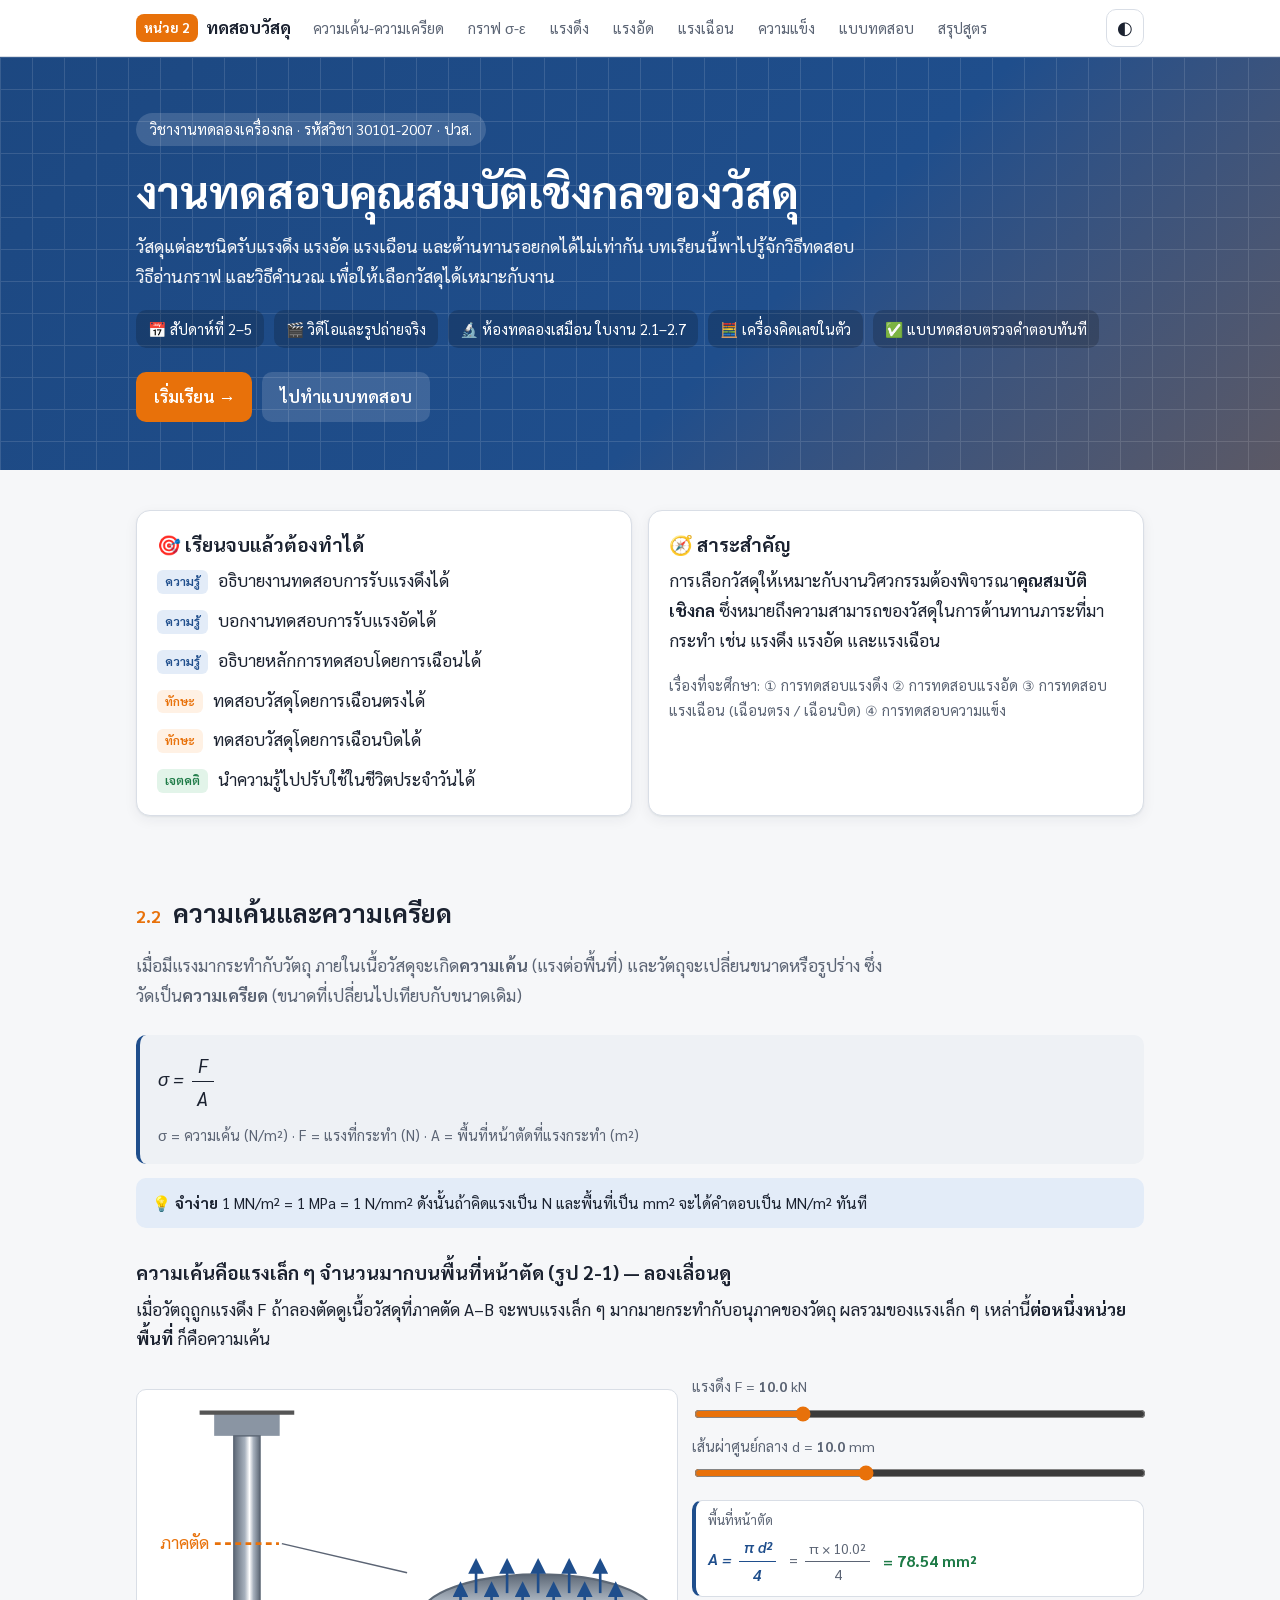
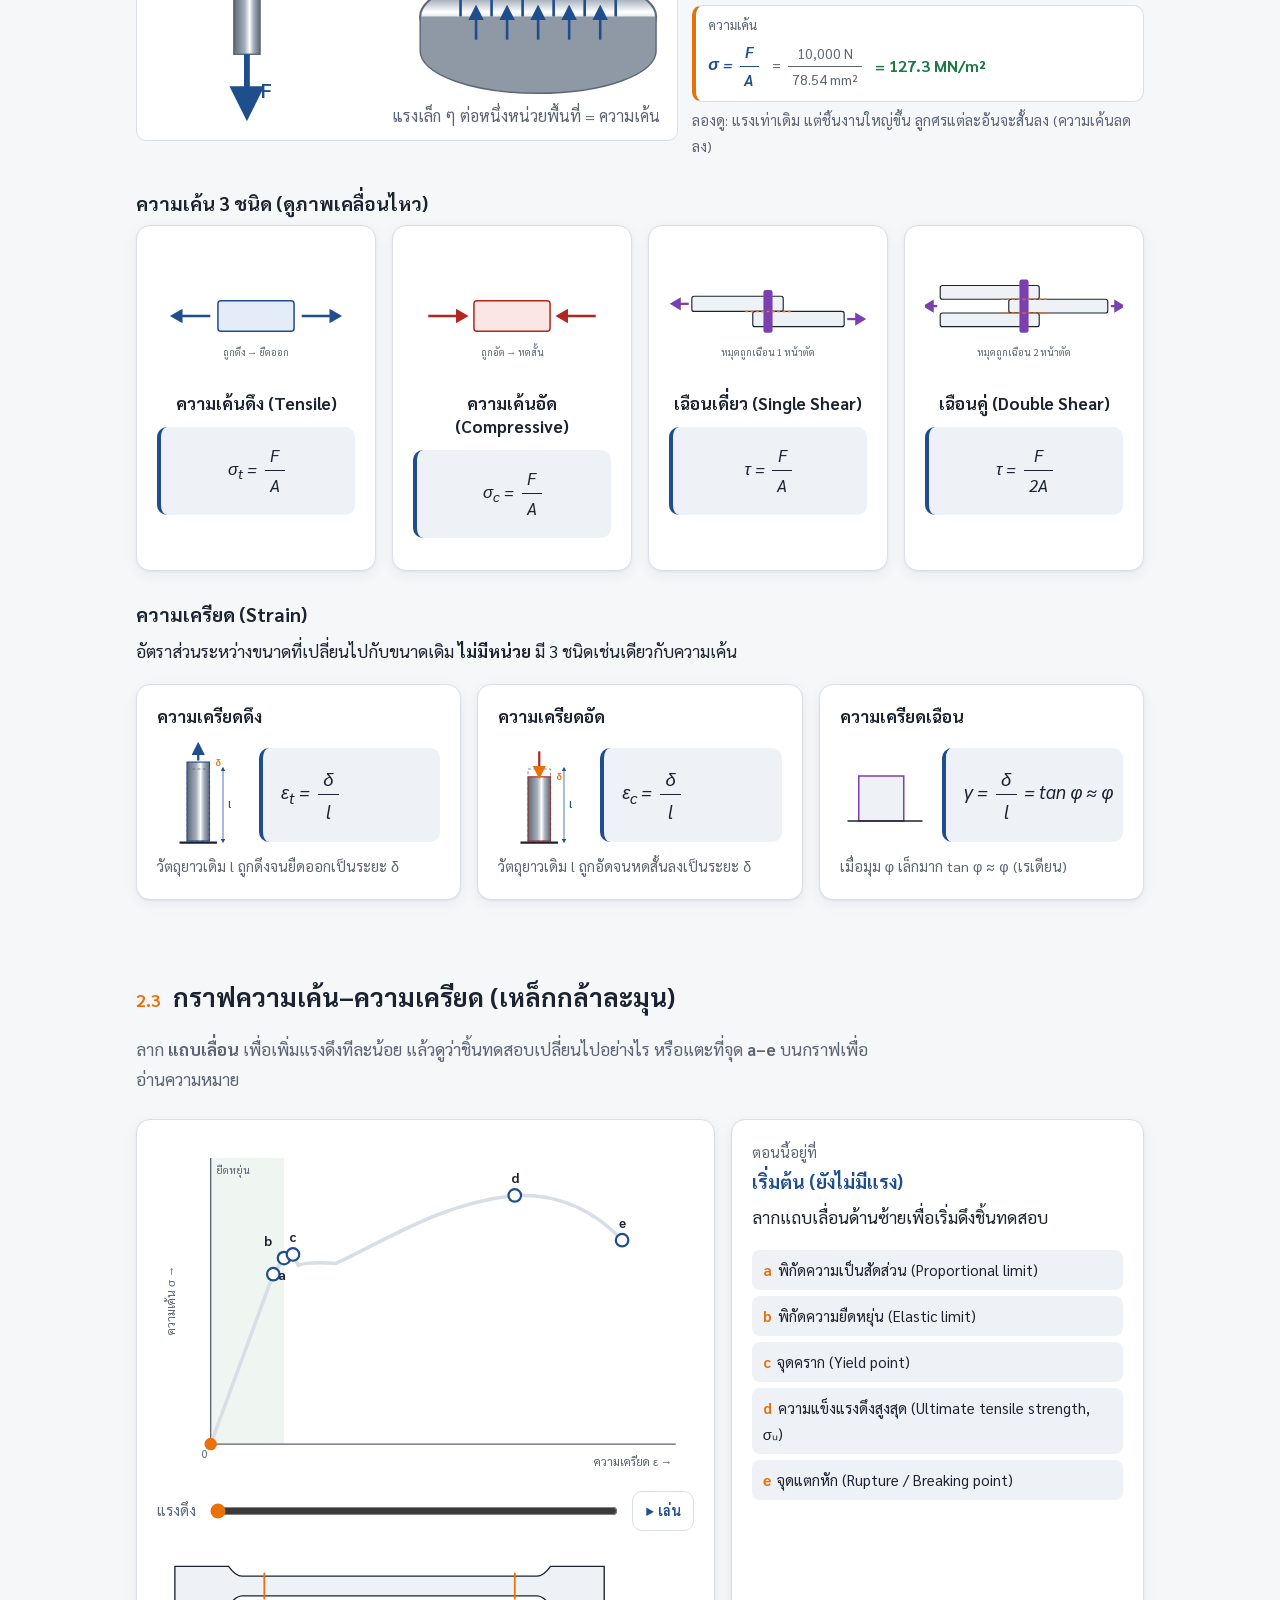
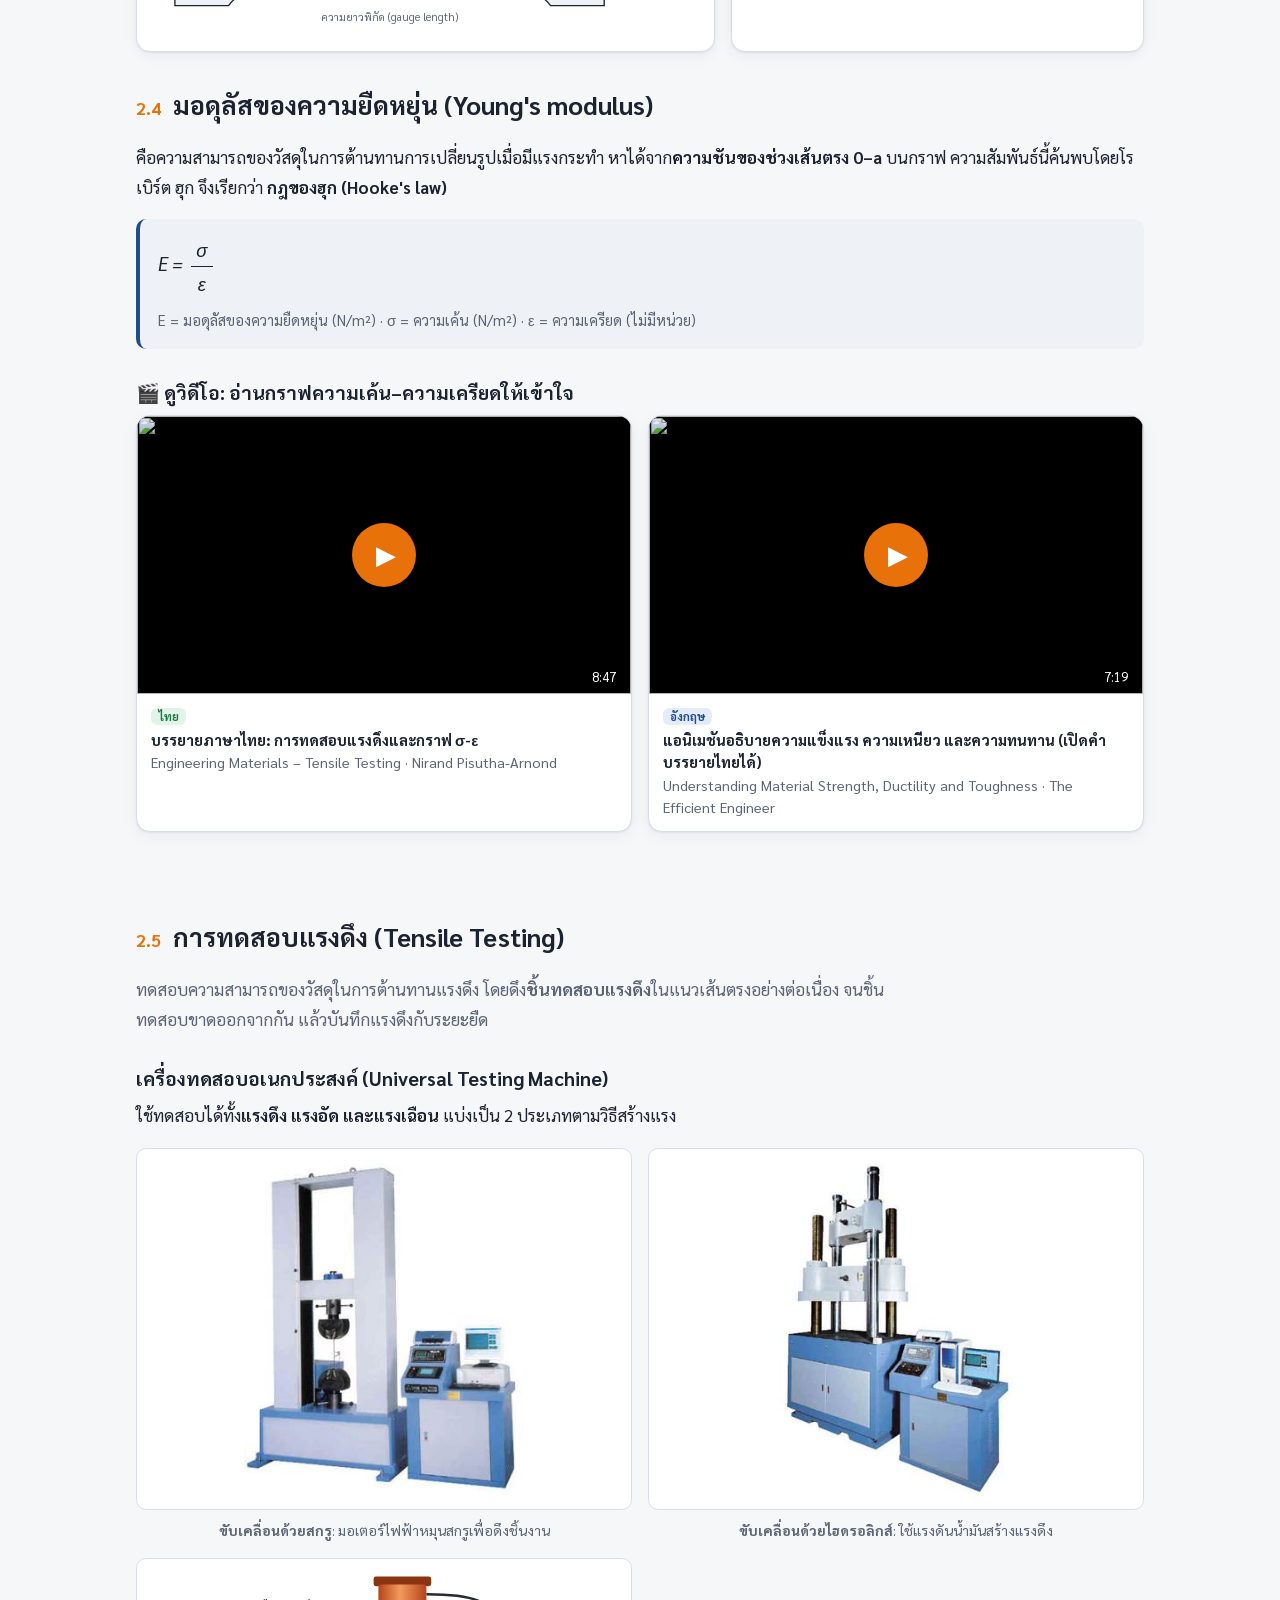
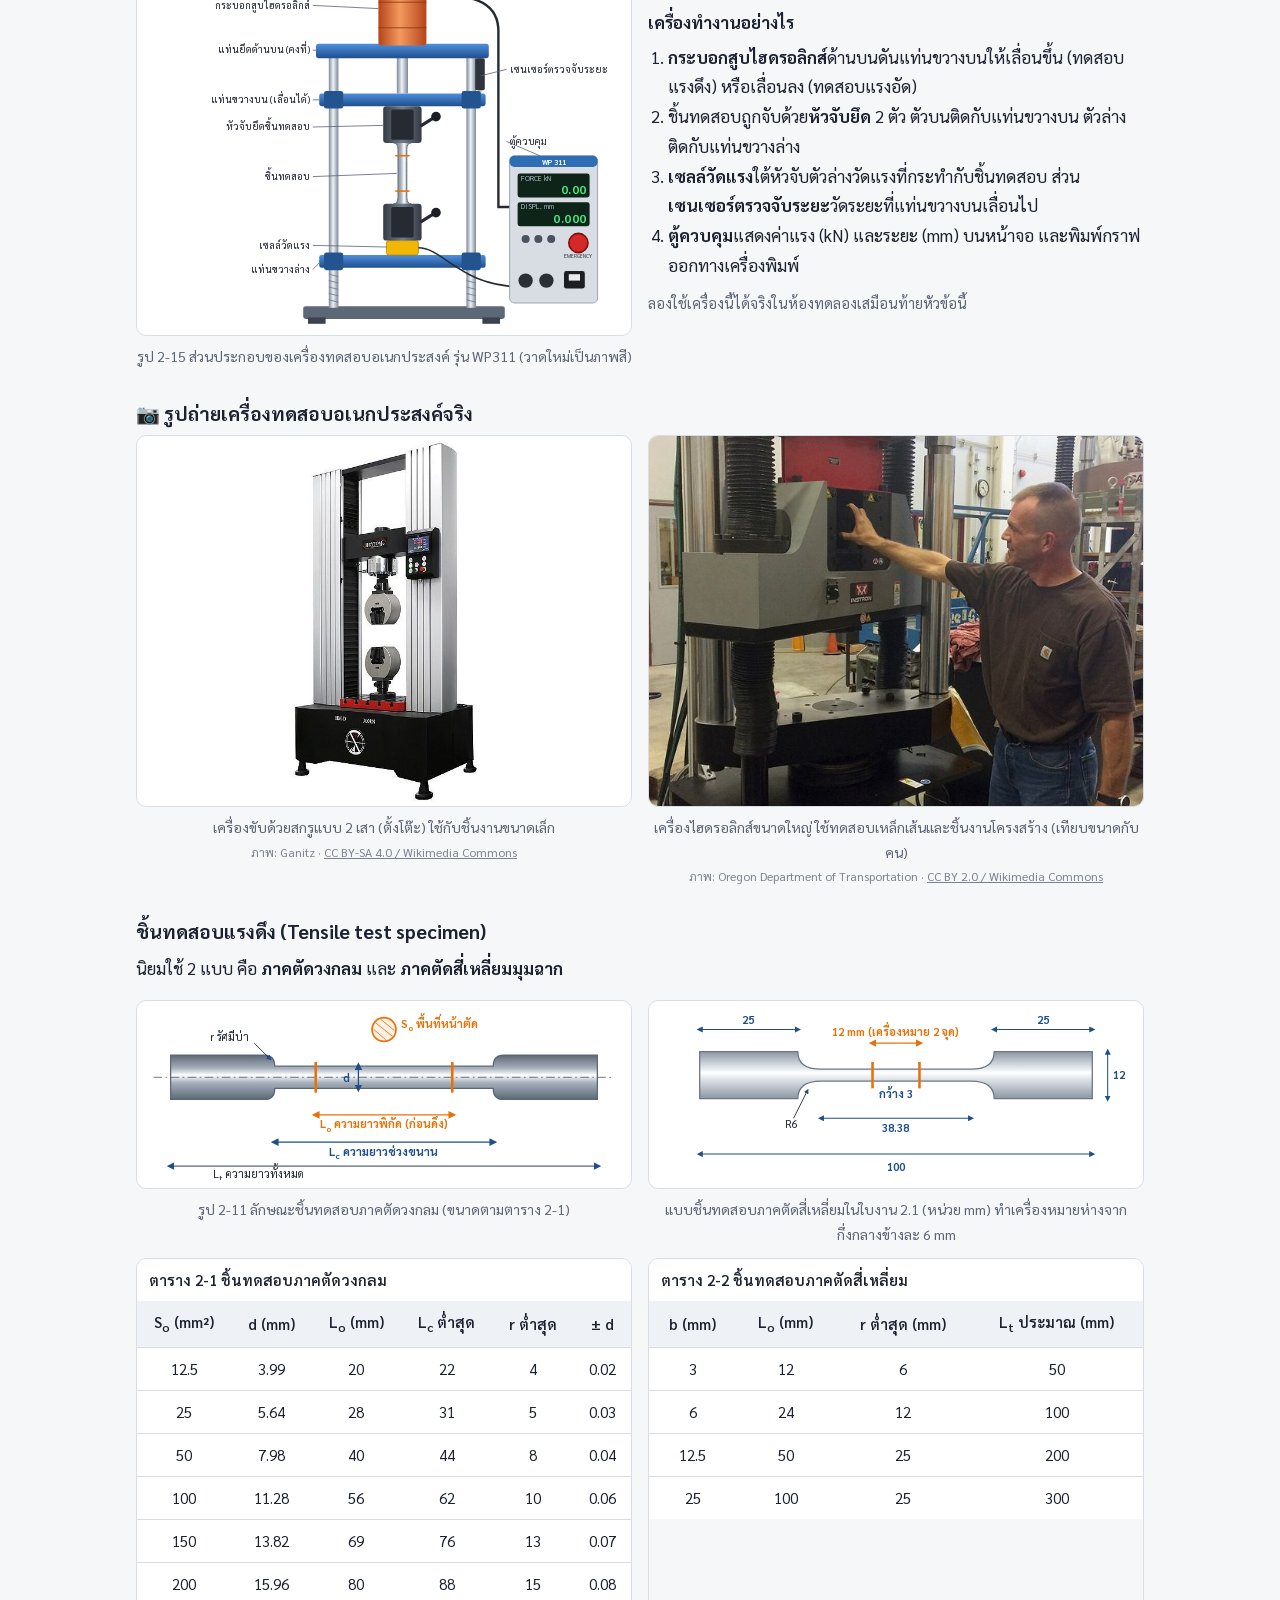
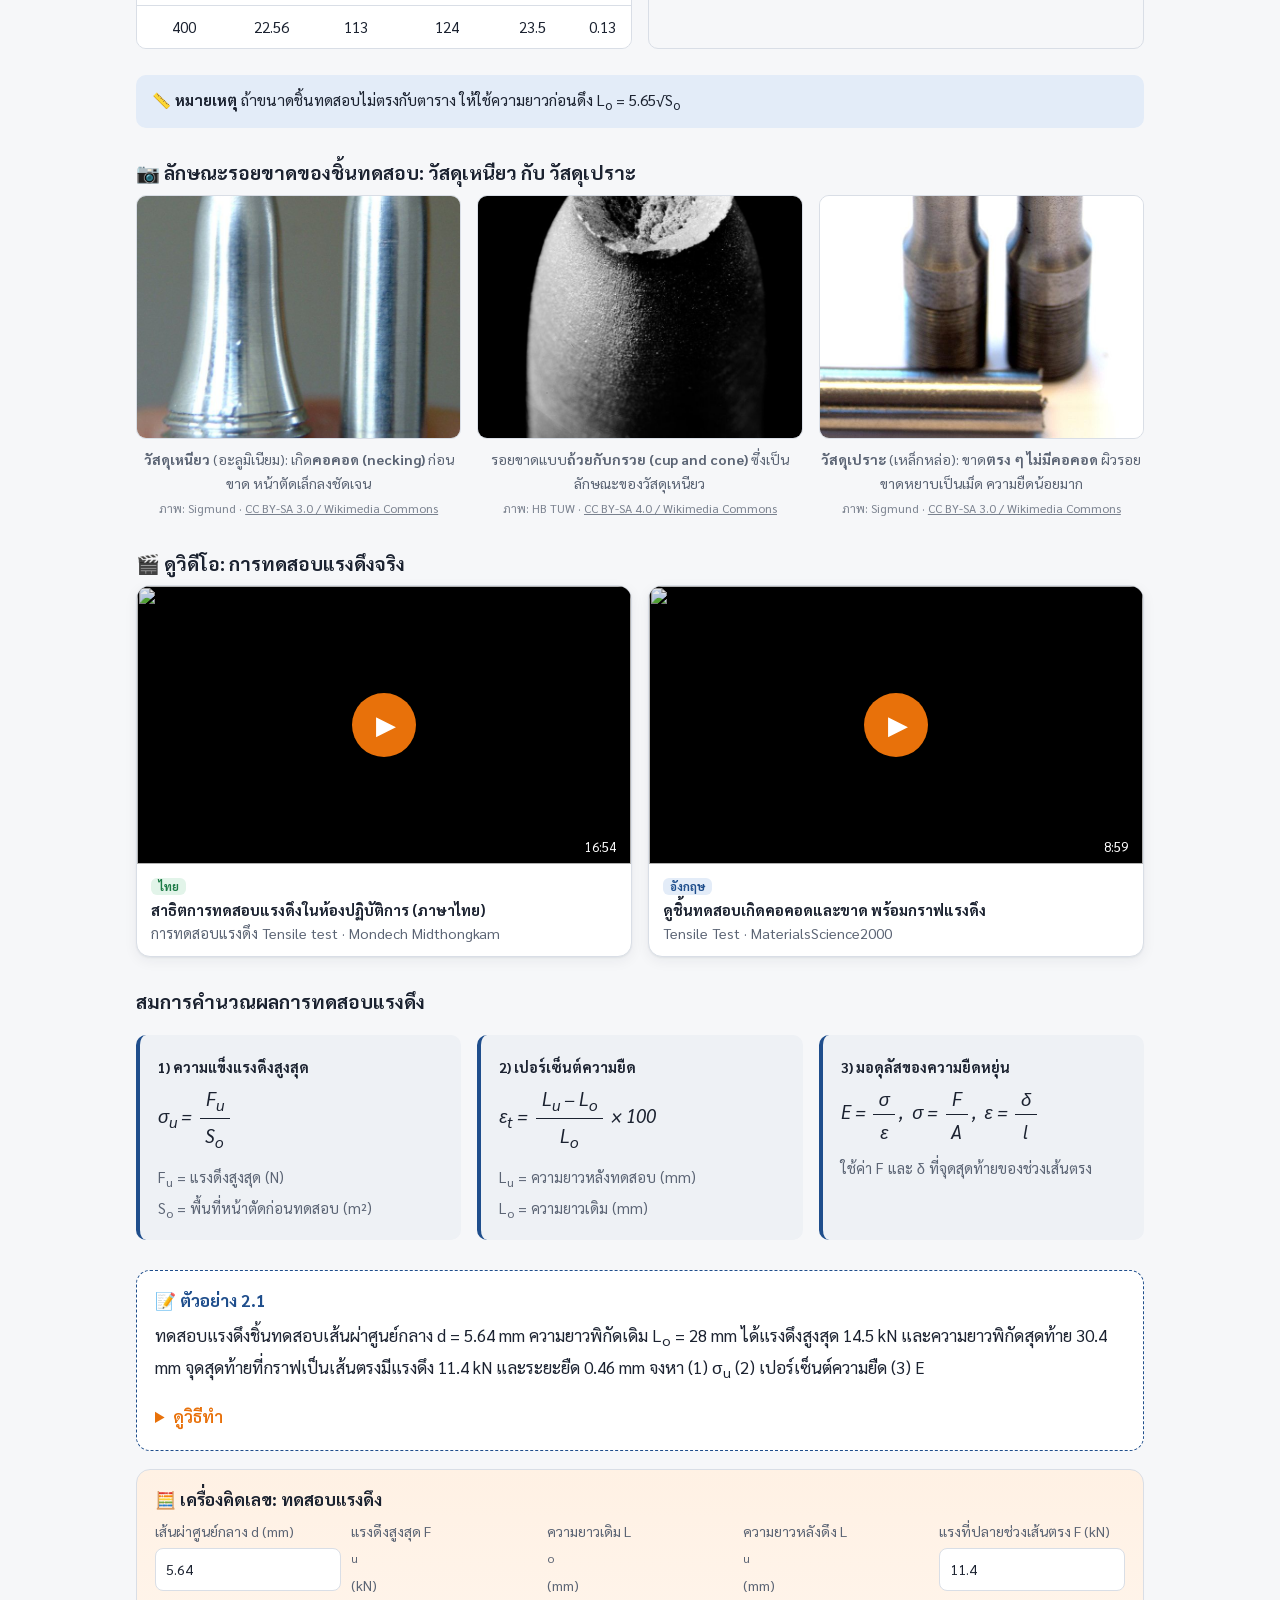
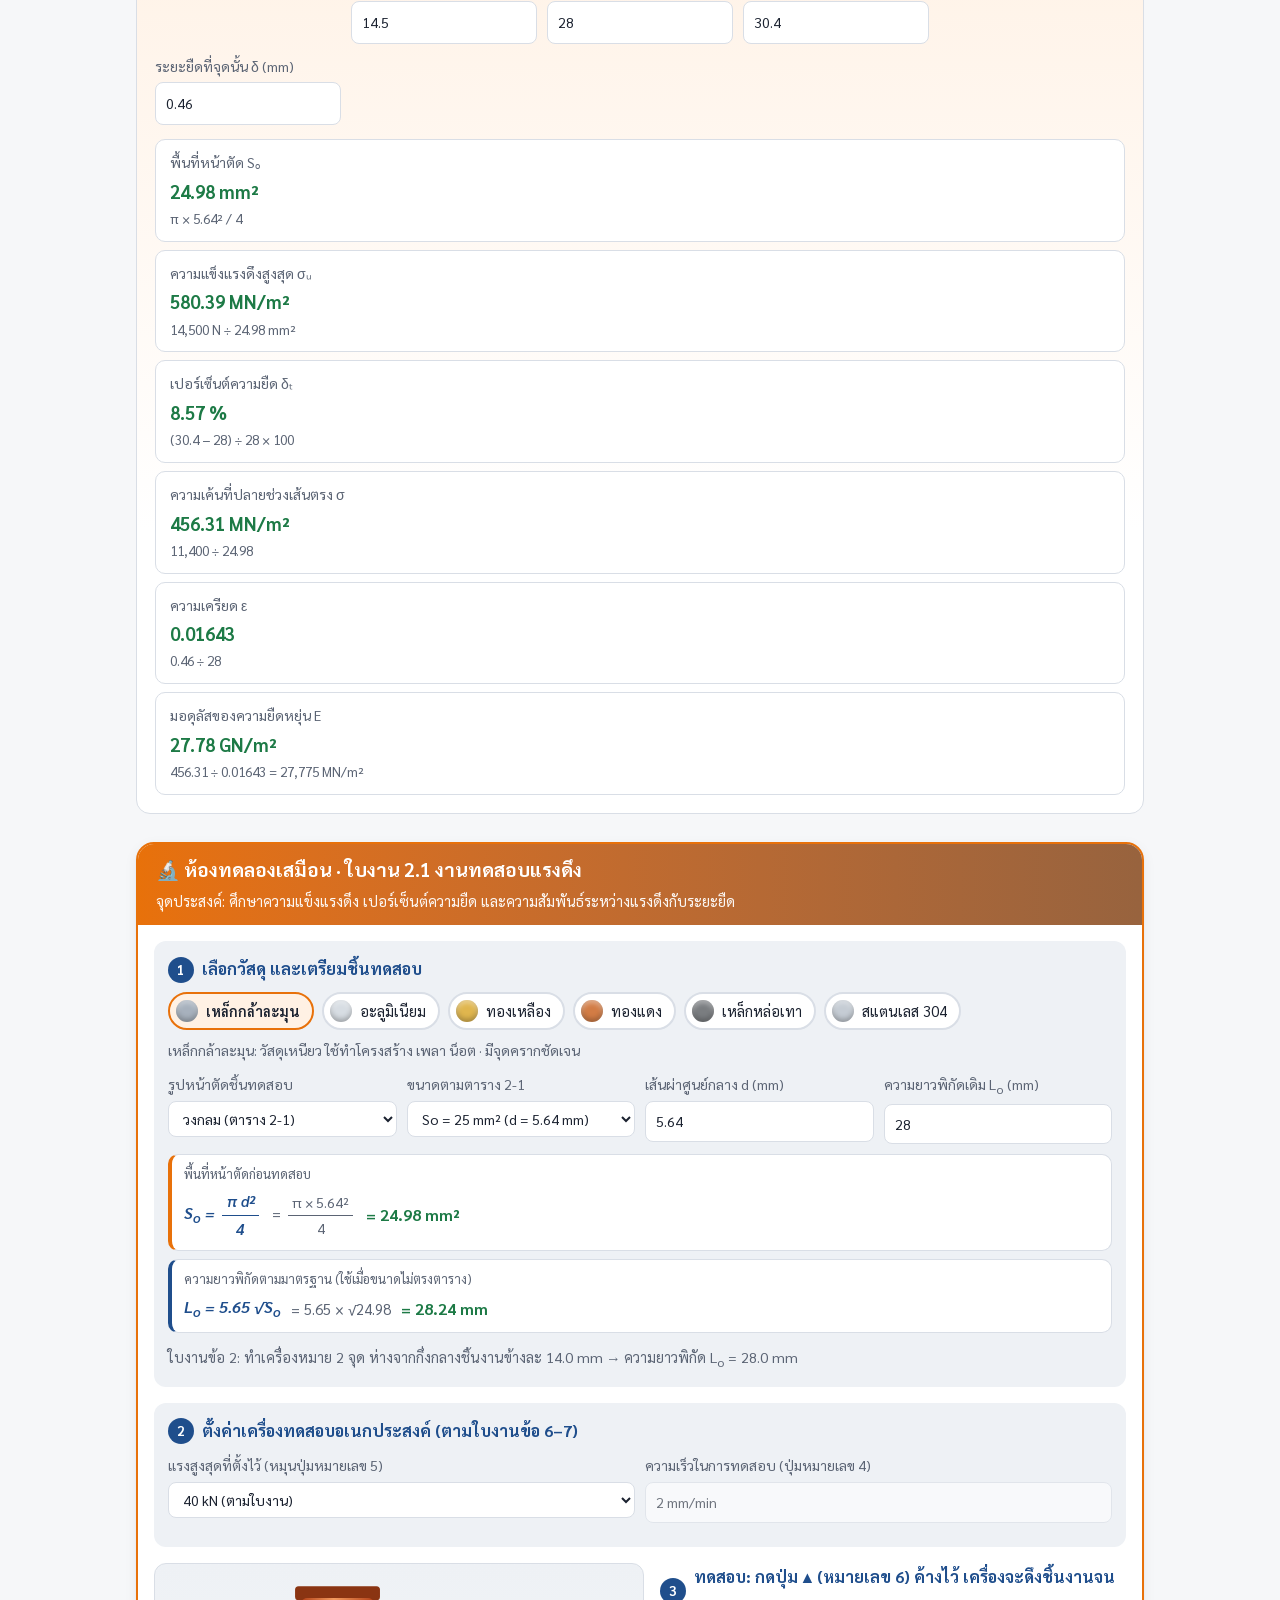
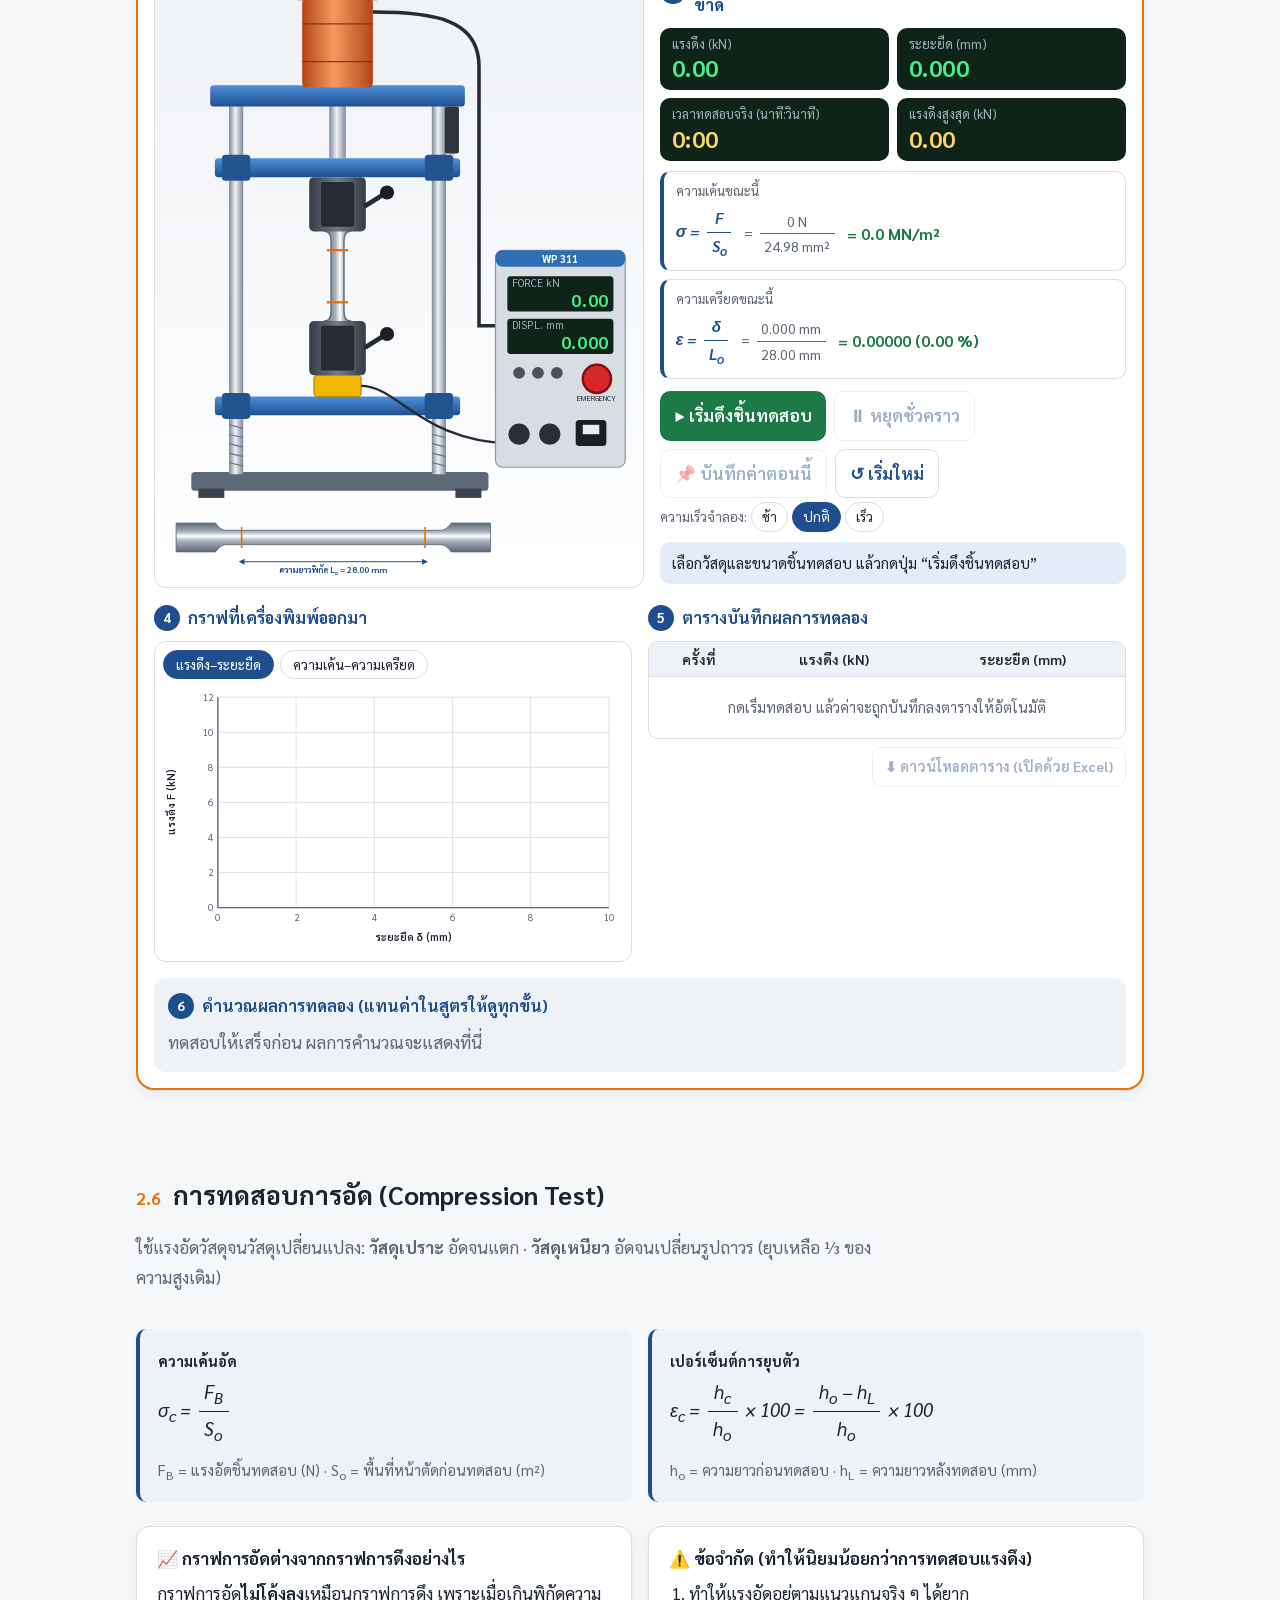
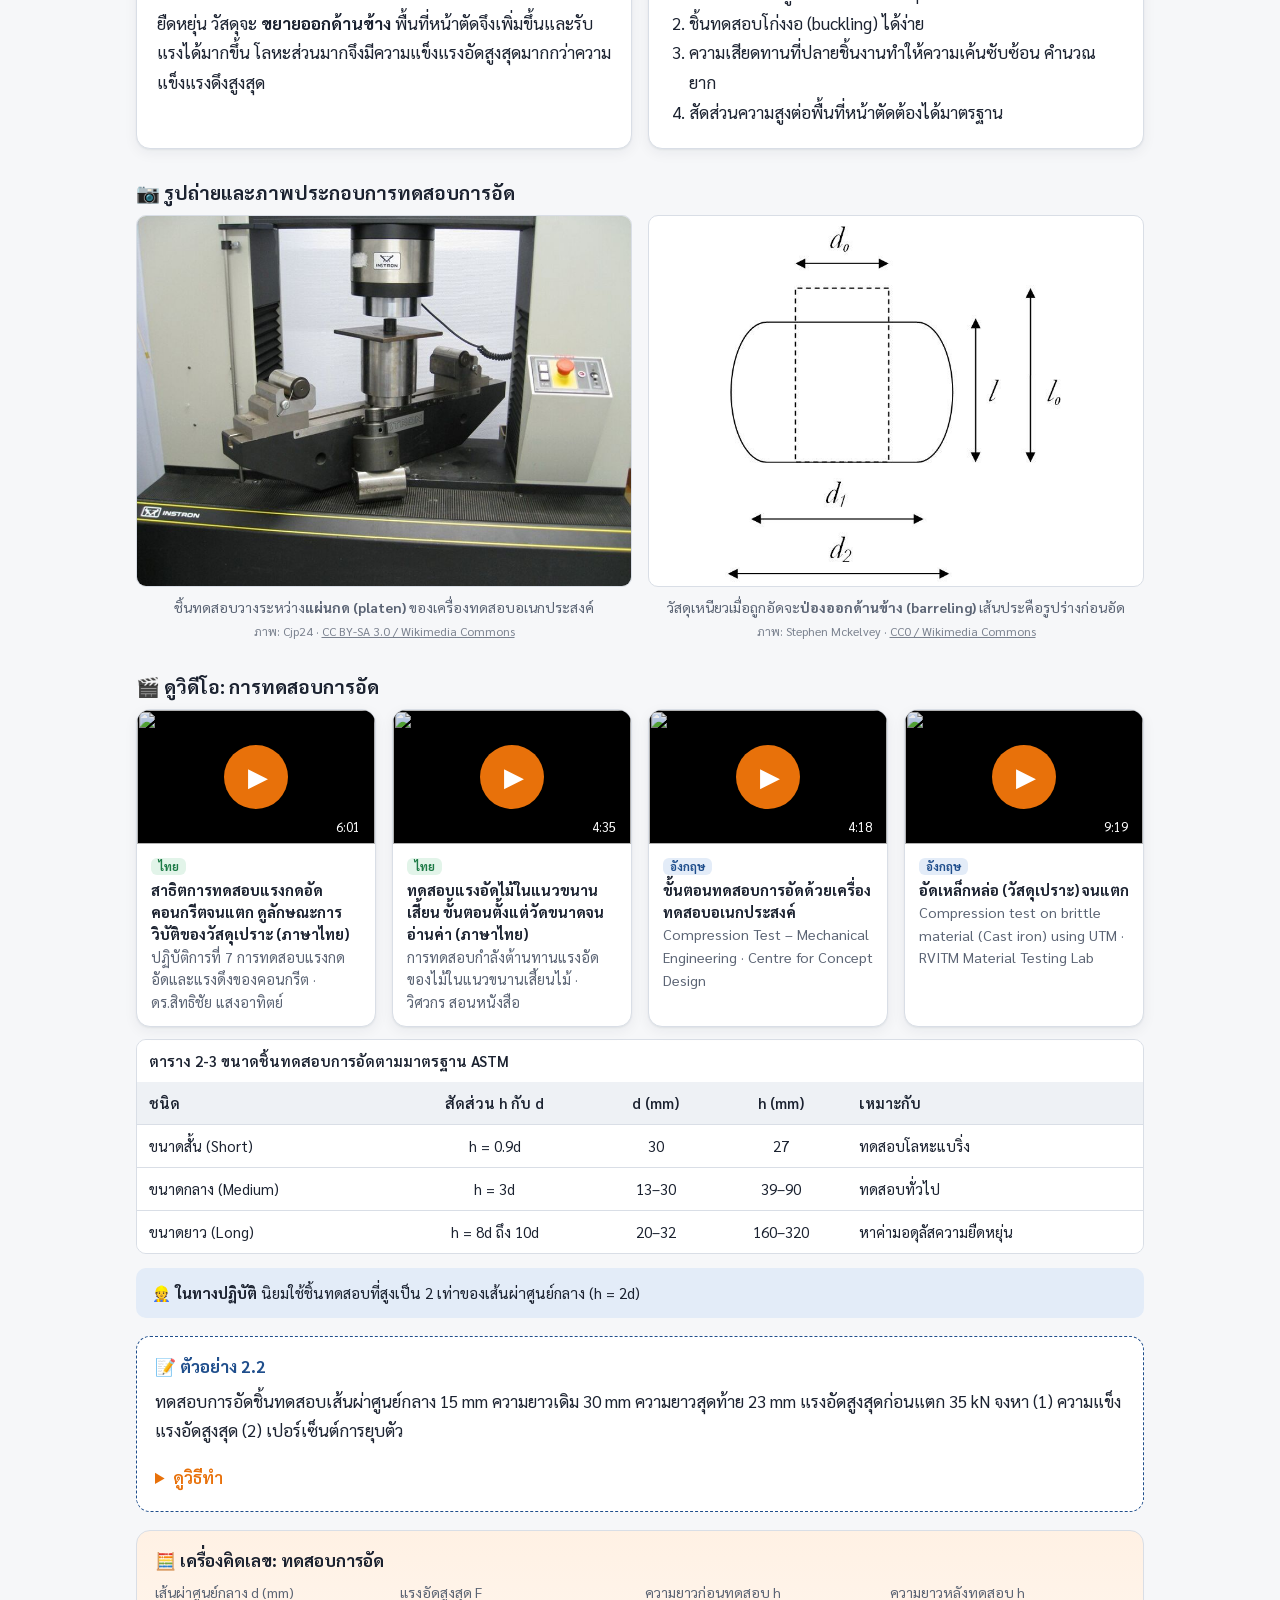
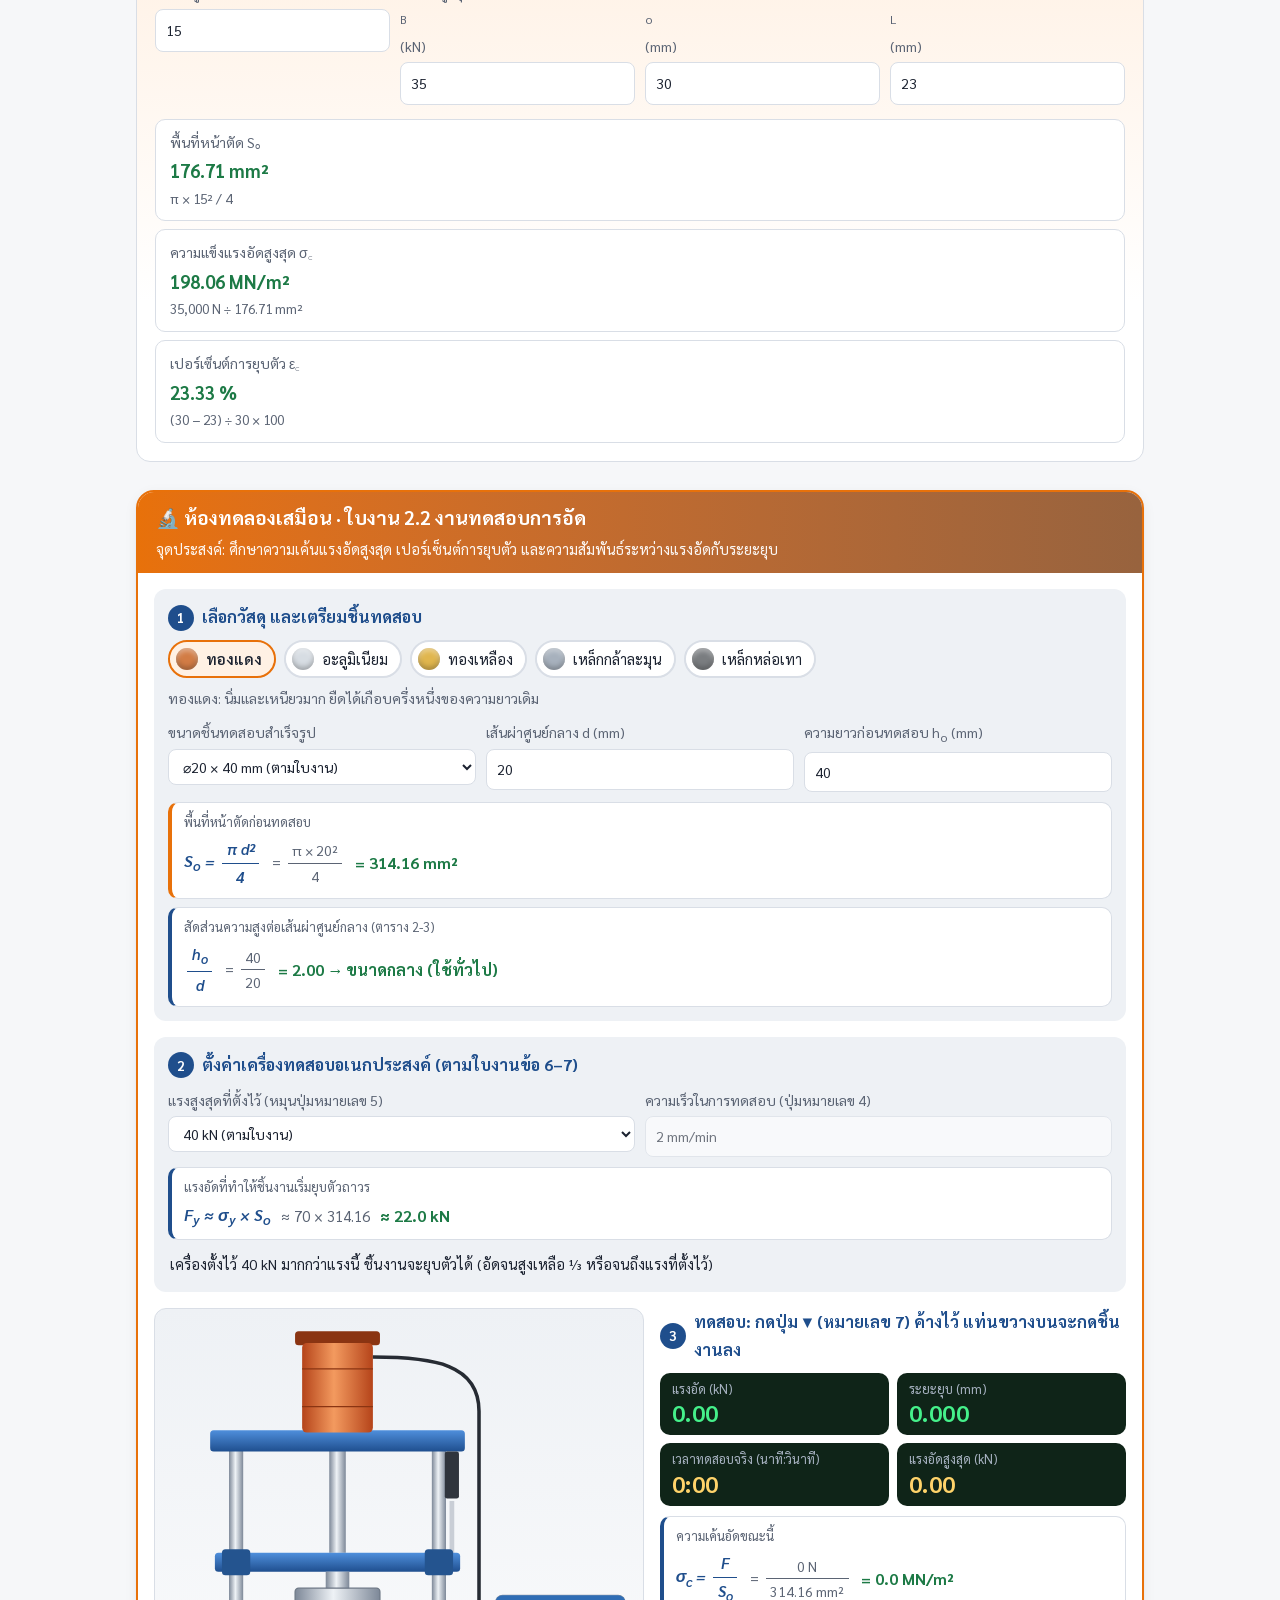
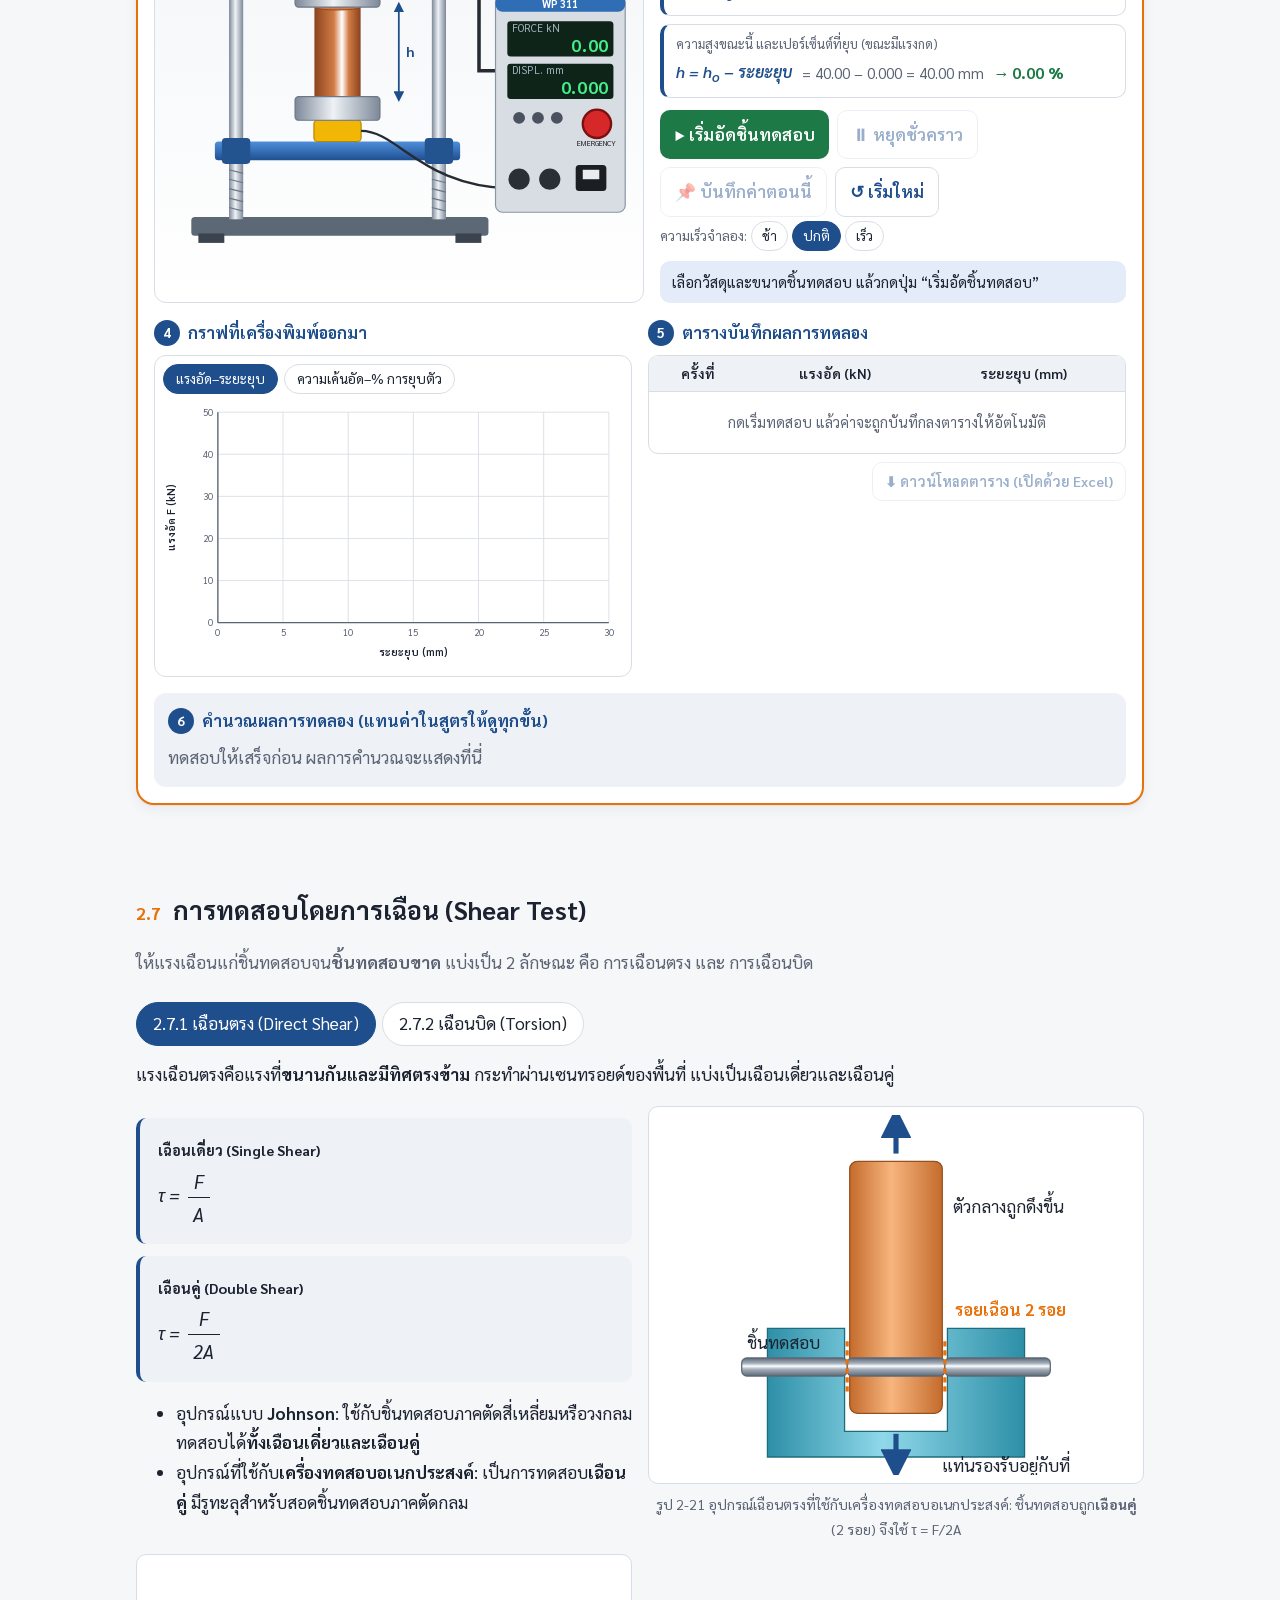
==== commit 12f111be: "เอาหมวดรวมห้องทดลองเสมือนด้านบนออก Co-Authored-By: Claude Opus 5.5 <noreply@anthropic.com>" ====
--- a/index.html
+++ b/index.html
@@ -19,7 +19,6 @@
   <div class="wrap">
     <a class="brand" href="#top"><span class="brand-badge">หน่วย 2</span><span class="brand-text">ทดสอบวัสดุ</span></a>
     <nav class="nav" id="nav">
-      <a href="#lab">ห้องทดลอง</a>
       <a href="#basics">ความเค้น-ความเครียด</a>
       <a href="#curve">กราฟ σ-ε</a>
       <a href="#tensile">แรงดึง</a>
@@ -49,7 +48,6 @@
     </div>
     <div class="hero-cta">
       <a class="btn btn-accent" href="#basics">เริ่มเรียน →</a>
-      <a class="btn btn-ghost" href="#lab">🔬 ไปห้องทดลองเสมือน</a>
       <a class="btn btn-ghost" href="#quiz">ไปทำแบบทดสอบ</a>
     </div>
   </div>
@@ -80,30 +78,6 @@
           ③ การทดสอบแรงเฉือน (เฉือนตรง / เฉือนบิด) ④ การทดสอบความแข็ง</p>
       </div>
     </div>
-  </div>
-</section>
-
-<!-- ===== ห้องทดลองเสมือน ===== -->
-<section class="block lab-hub-wrap" id="lab">
-  <div class="wrap">
-    <div class="sec-head"><span class="sec-no">🔬</span><h2>ห้องทดลองเสมือน: ทำใบงาน 2.1–2.7 ในเว็บ</h2></div>
-    <p class="sec-intro">ลองเป็นผู้ทดลองเอง เลือกวัสดุ ตั้งค่าเครื่อง แล้วกดทดสอบ เครื่องจะ<b>บันทึกค่าลงตาราง วาดกราฟ</b>
-      และ<b>แทนค่าในสูตรให้ดูทุกขั้น</b>ทันที ค่าที่ได้แต่ละครั้งต่างกันเล็กน้อยเหมือนชิ้นงานจริง</p>
-    <div class="lab-hub">
-      <a href="#lab-21"><span class="hub-ic">↕️</span><span><b>ใบงาน 2.1 งานทดสอบแรงดึง</b><span class="small">ดึงชิ้นงานจนขาด ดูคอคอด หา σ<sub>u</sub> % ความยืด และ E</span></span></a>
-      <a href="#lab-22"><span class="hub-ic">⬇️</span><span><b>ใบงาน 2.2 งานทดสอบการอัด</b><span class="small">อัดชิ้นงานจนป่องหรือแตก หา σ<sub>c</sub> และ % การยุบตัว</span></span></a>
-      <a href="#lab-23"><span class="hub-ic">✂️</span><span><b>ใบงาน 2.3 เฉือนตรง</b><span class="small">เฉือนหมุดแบบเฉือนคู่ หาความเค้นแรงเฉือนสูงสุด τ = F/2A</span></span></a>
-      <a href="#lab-24"><span class="hub-ic">🔄</span><span><b>ใบงาน 2.4 เฉือนบิด</b><span class="small">บิดทีละ 10° ปรับระดับคาน อ่านเครื่องชั่งสปริง หา T และ τ</span></span></a>
-      <a href="#lab-25" data-mode="HB"><span class="hub-ic">⚪</span><span><b>ใบงาน 2.5 ความแข็งบริเนลล์</b><span class="small">กดลูกบอล ⌀ 2.5 mm ส่องกล้องวัดรอย คำนวณ HB</span></span></a>
-      <a href="#lab-25" data-mode="HR"><span class="hub-ic">🔻</span><span><b>ใบงาน 2.6 ความแข็งรอคเวลล์</b><span class="small">เลือกสเกล B / C วัดความลึกรอยกด อ่านค่า HRB, HRC</span></span></a>
-      <a href="#lab-25" data-mode="HV"><span class="hub-ic">◆</span><span><b>ใบงาน 2.7 ความแข็งวิคเกอร์ส</b><span class="small">กดหัวเพชร 136° วัดเส้นทแยงมุม คำนวณ HV</span></span></a>
-    </div>
-    <ol class="how-steps">
-      <li>เลือก<b>วัสดุ</b> และกรอก<b>ขนาดชิ้นทดสอบ</b> (เห็นพื้นที่หน้าตัดพร้อมสูตรทันที)</li>
-      <li><b>ตั้งค่าเครื่อง</b>ตามใบงาน แล้วกดเริ่มทดสอบ ดูเครื่องทำงานจริง</li>
-      <li>ดู<b>ตารางบันทึกผล</b>และ<b>กราฟ</b>ที่ขึ้นให้อัตโนมัติ ดาวน์โหลดไปเปิดใน Excel ได้</li>
-      <li>ดู<b>ผลการคำนวณ</b>ที่แทนค่าในสูตรให้ทุกขั้น แล้วลองเปลี่ยนวัสดุมาเปรียบเทียบกัน</li>
-    </ol>
   </div>
 </section>
 
--- a/css/style.css
+++ b/css/style.css
@@ -358,3 +358,16 @@
 .photo.contain img { object-fit: contain; }
 .credit { display: block; font-size: .75rem; opacity: .8; margin-top: 2px; }
 .credit a { color: inherit; }
+
+/* วิดีโอที่กำลังเล่น: ขยายเต็มแถว + ปุ่มเต็มจอของเว็บเอง */
+.video-card.playing { grid-column: 1 / -1; }
+.video-grid:has(> .playing) { max-width: none; }
+.yt-bar { display: flex; flex-wrap: wrap; gap: 8px; padding: 10px 14px 0; }
+.yt-close { display: none; }
+.yt-frame:fullscreen { background: #000; }
+.yt-frame.yt-max { position: fixed; inset: 0; z-index: 1000; width: 100vw; height: 100dvh; aspect-ratio: auto; }
+.yt-frame.yt-max .yt-close {
+  display: block; position: absolute; top: 10px; right: 10px; z-index: 2; border: 0; border-radius: 999px;
+  background: rgba(0,0,0,.7); color: #fff; font: inherit; padding: 6px 14px; cursor: pointer;
+}
+body.yt-lock { overflow: hidden; }
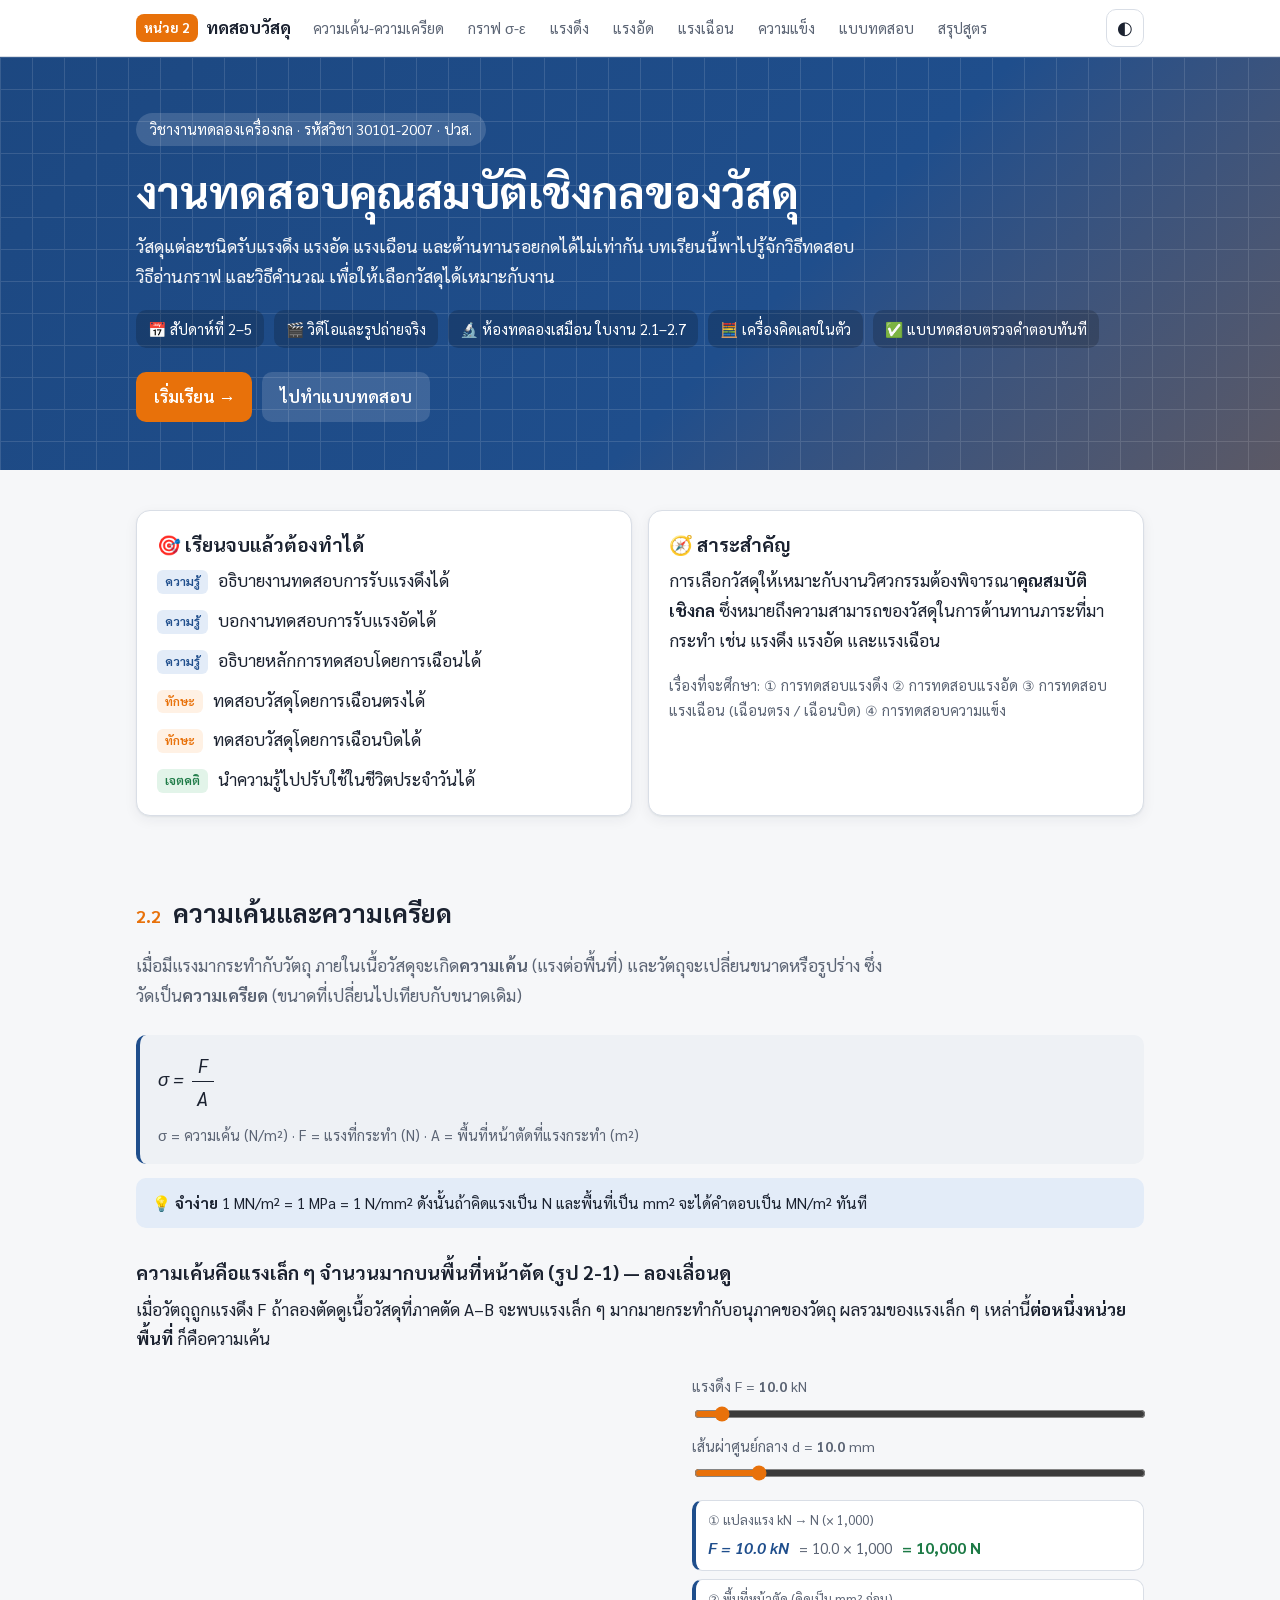
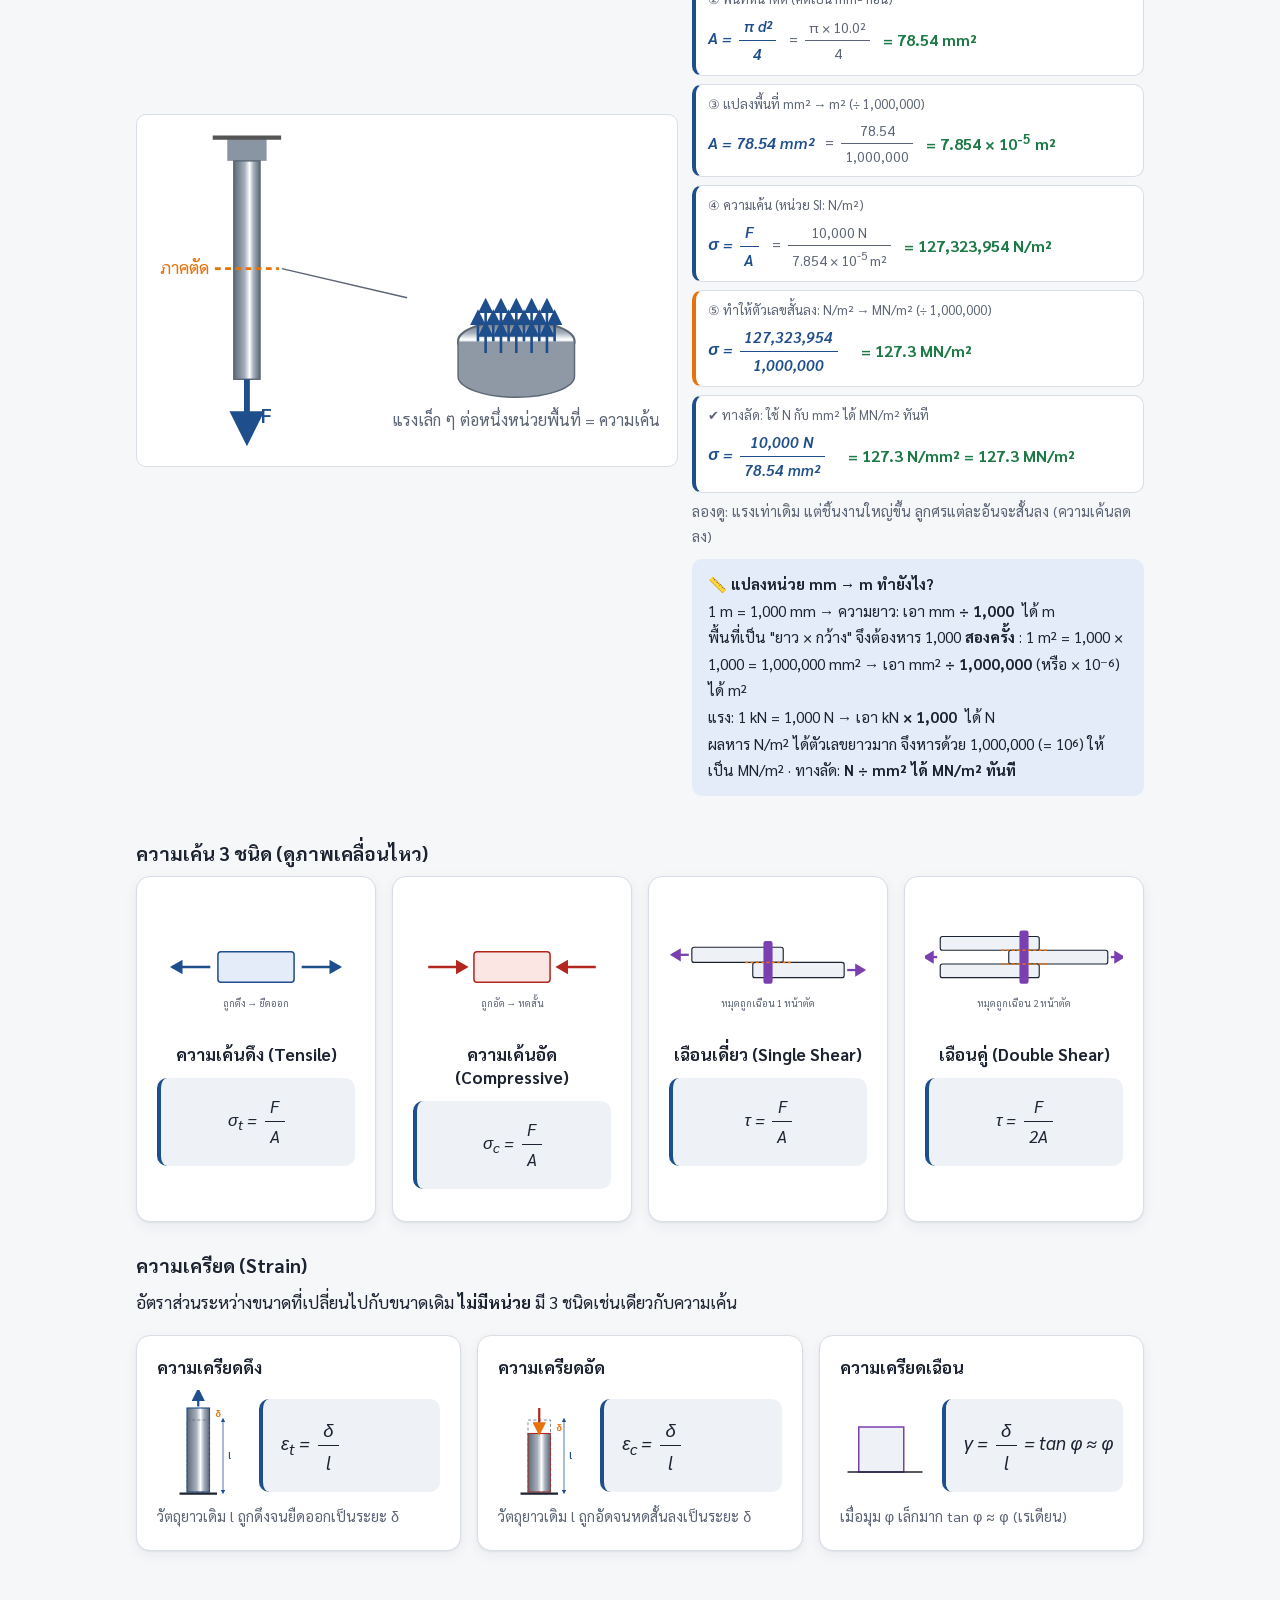
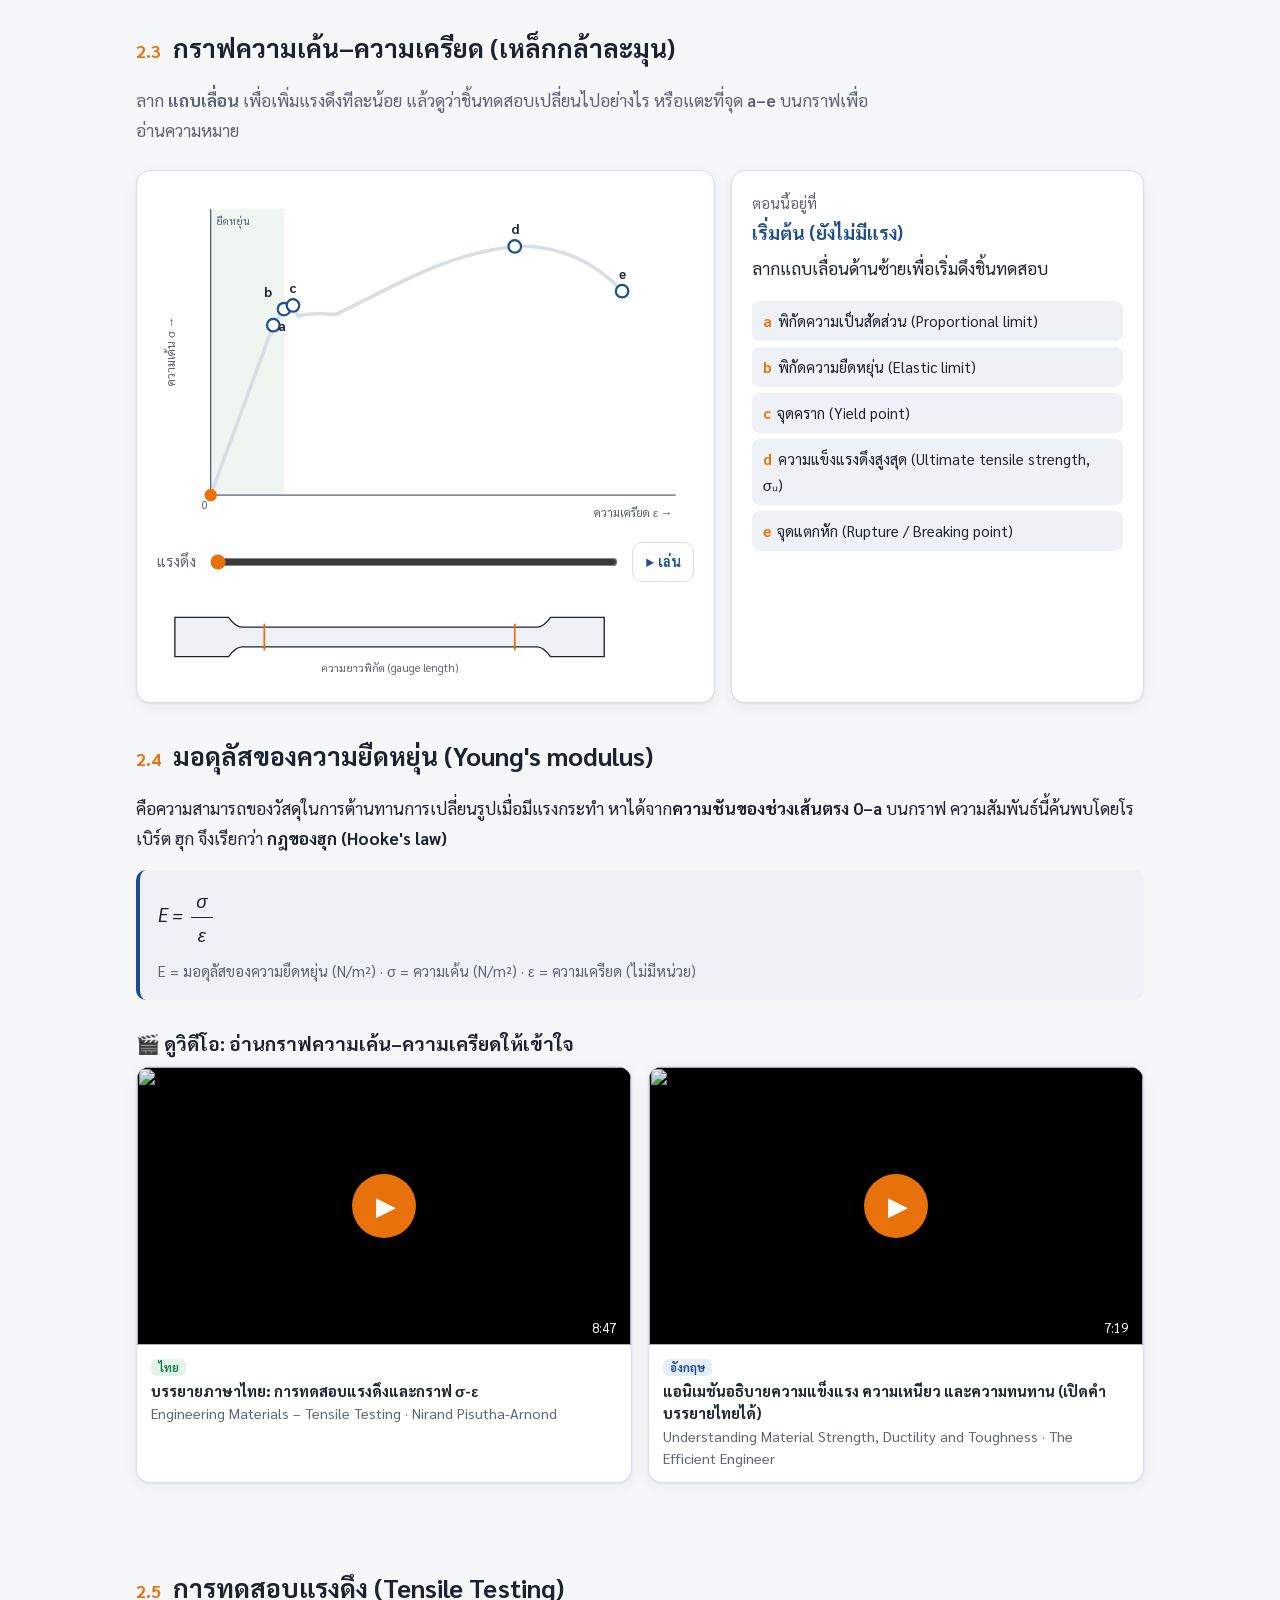
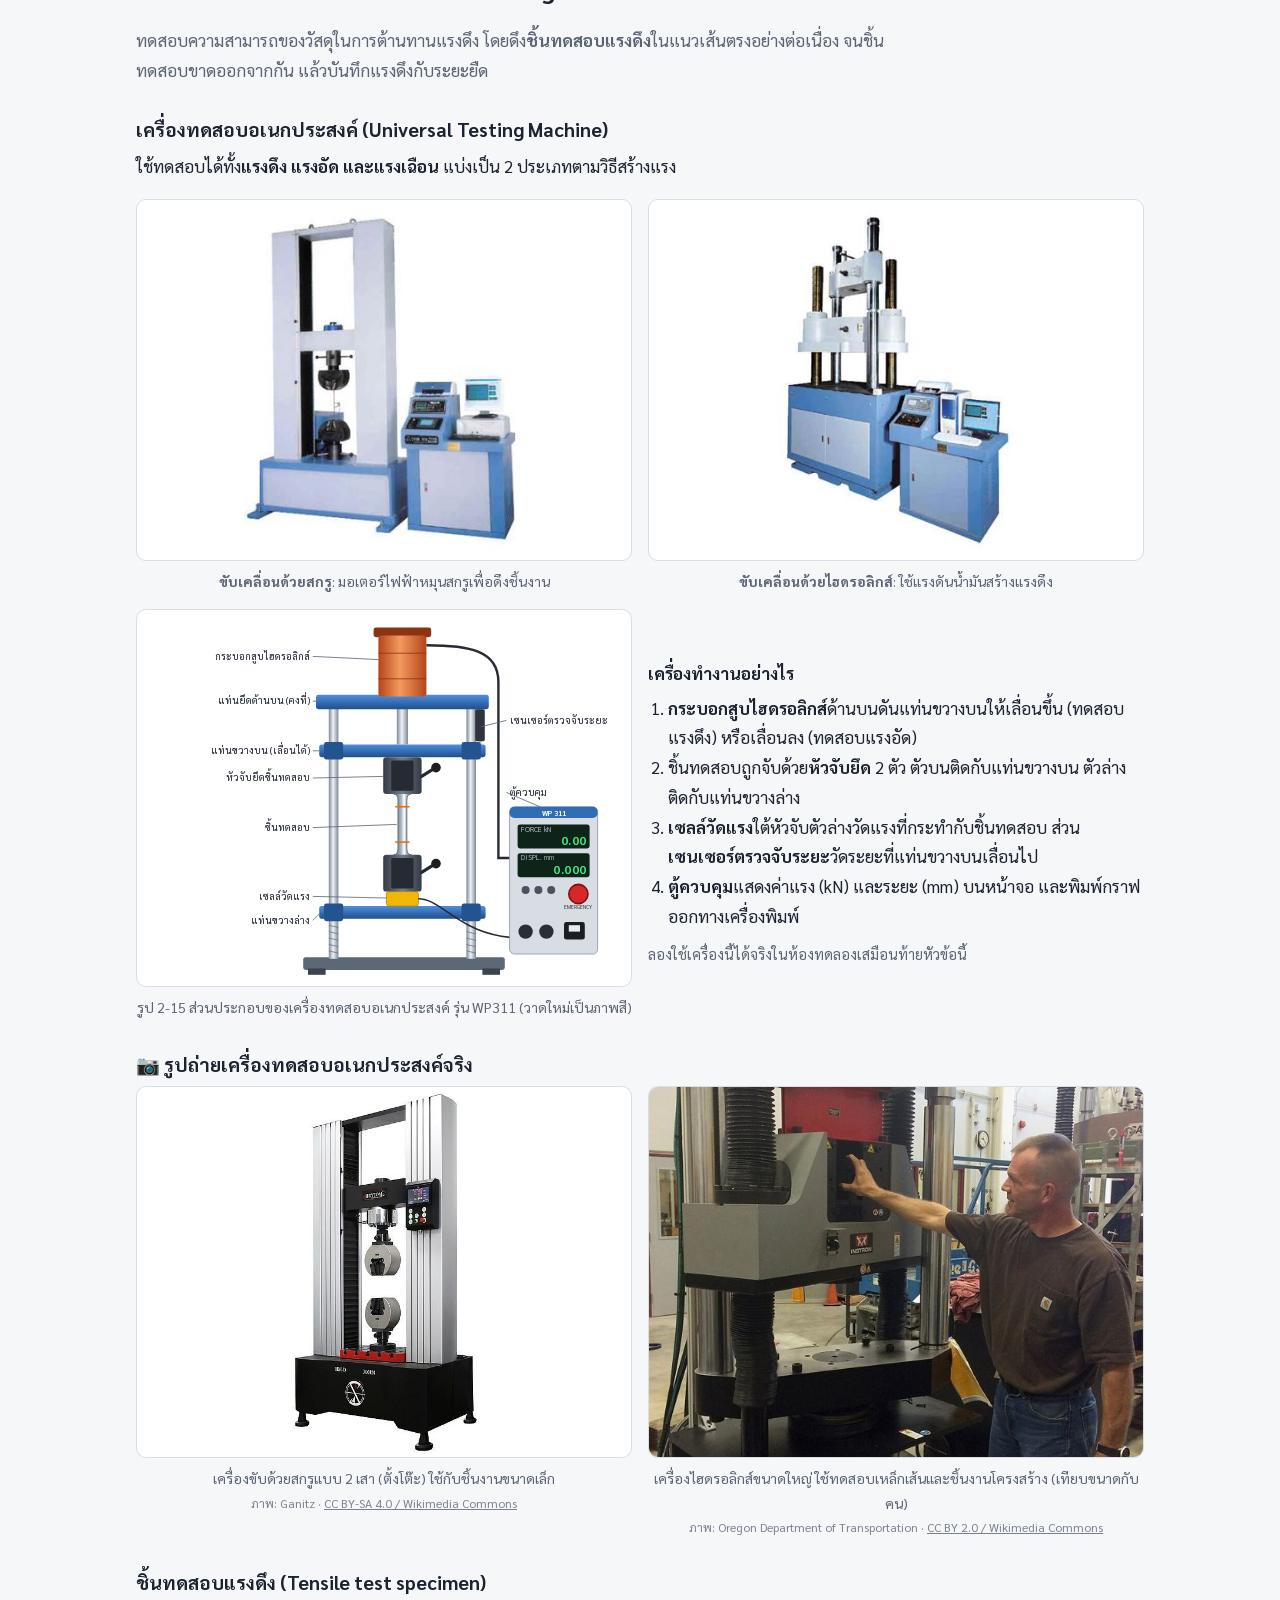
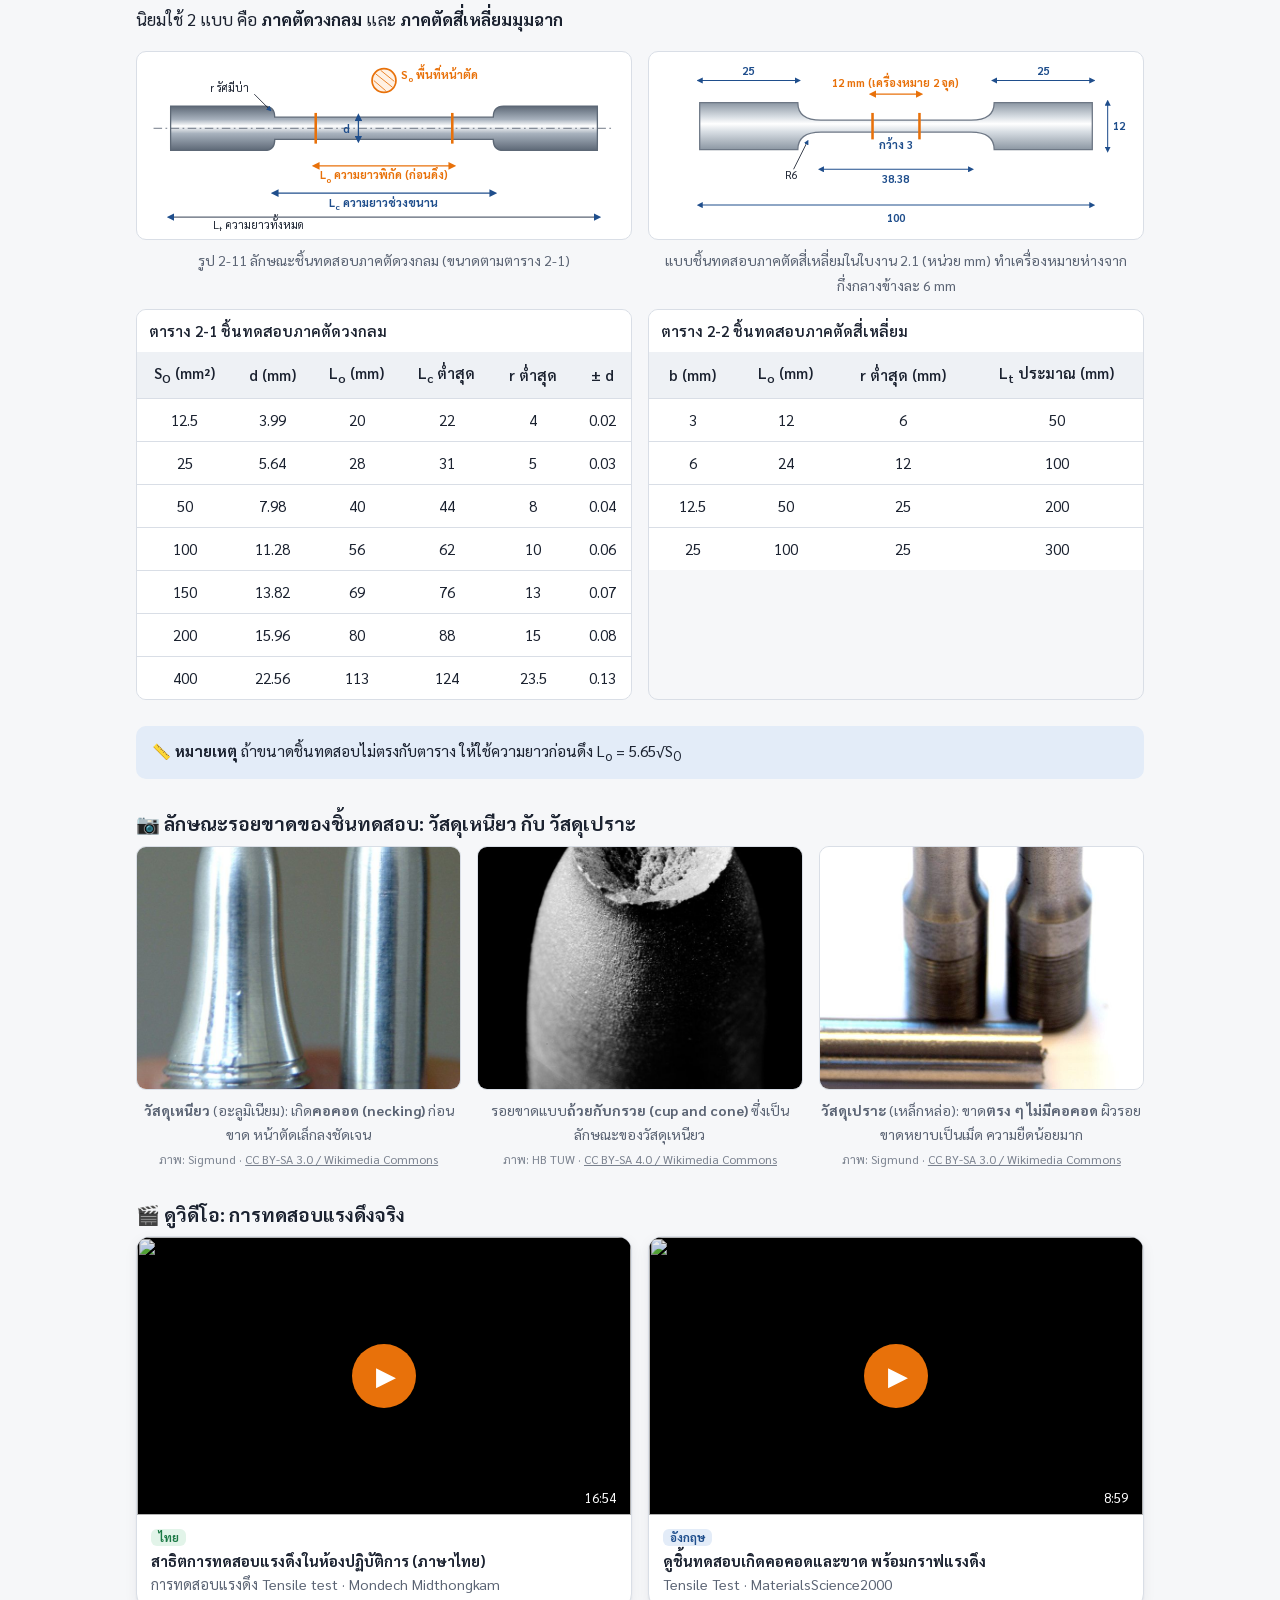
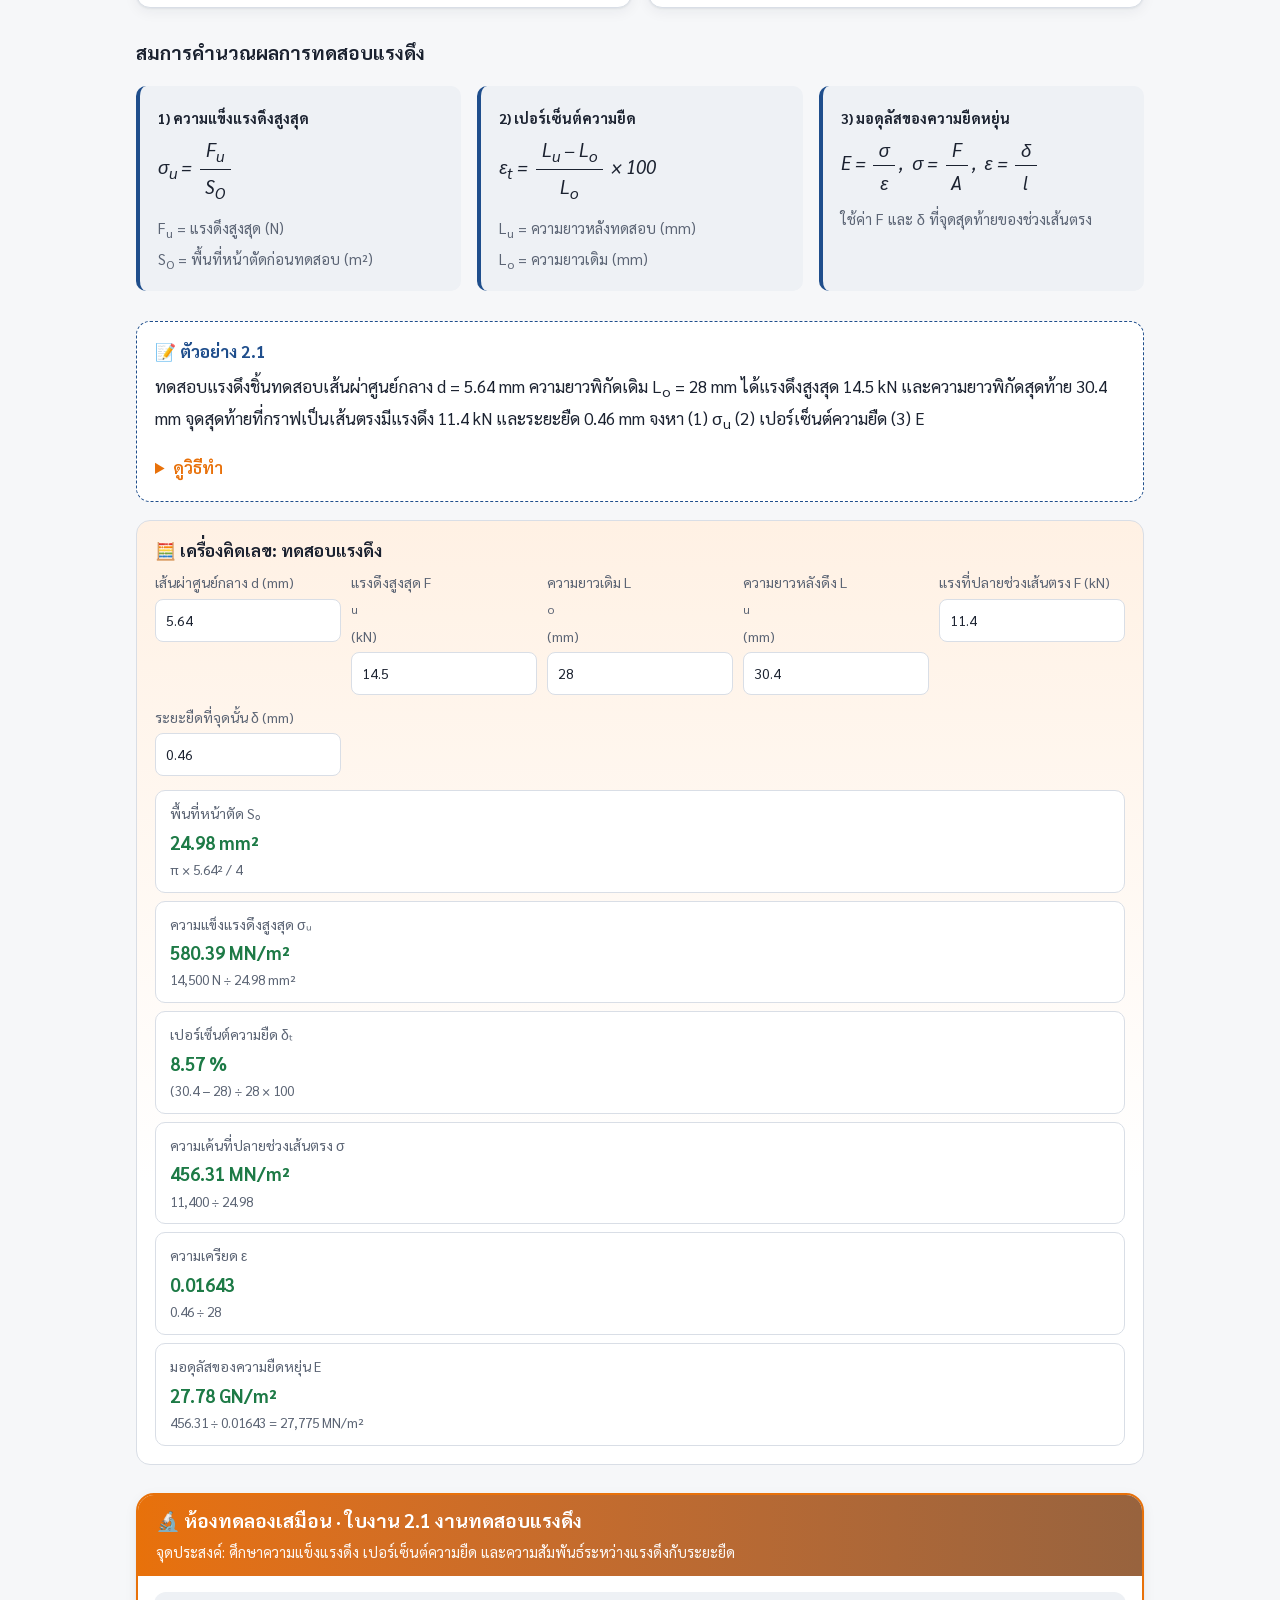
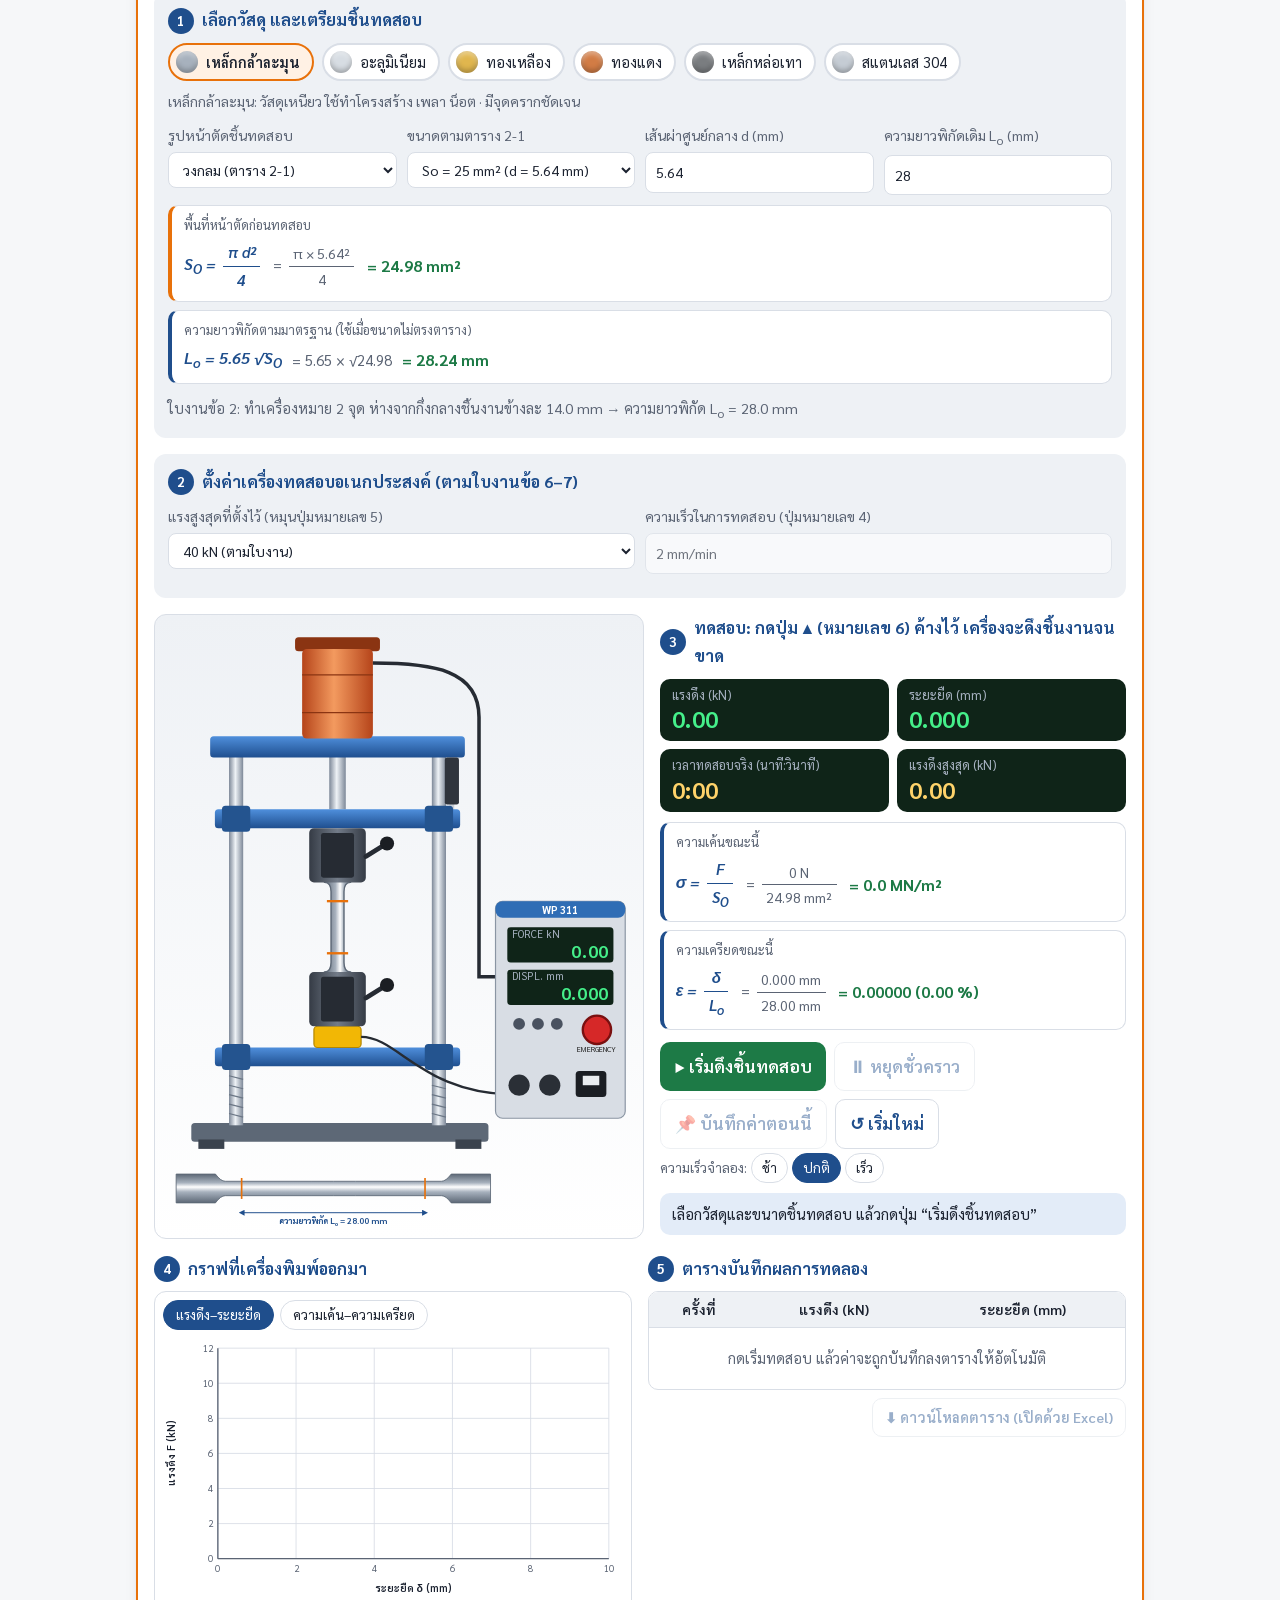
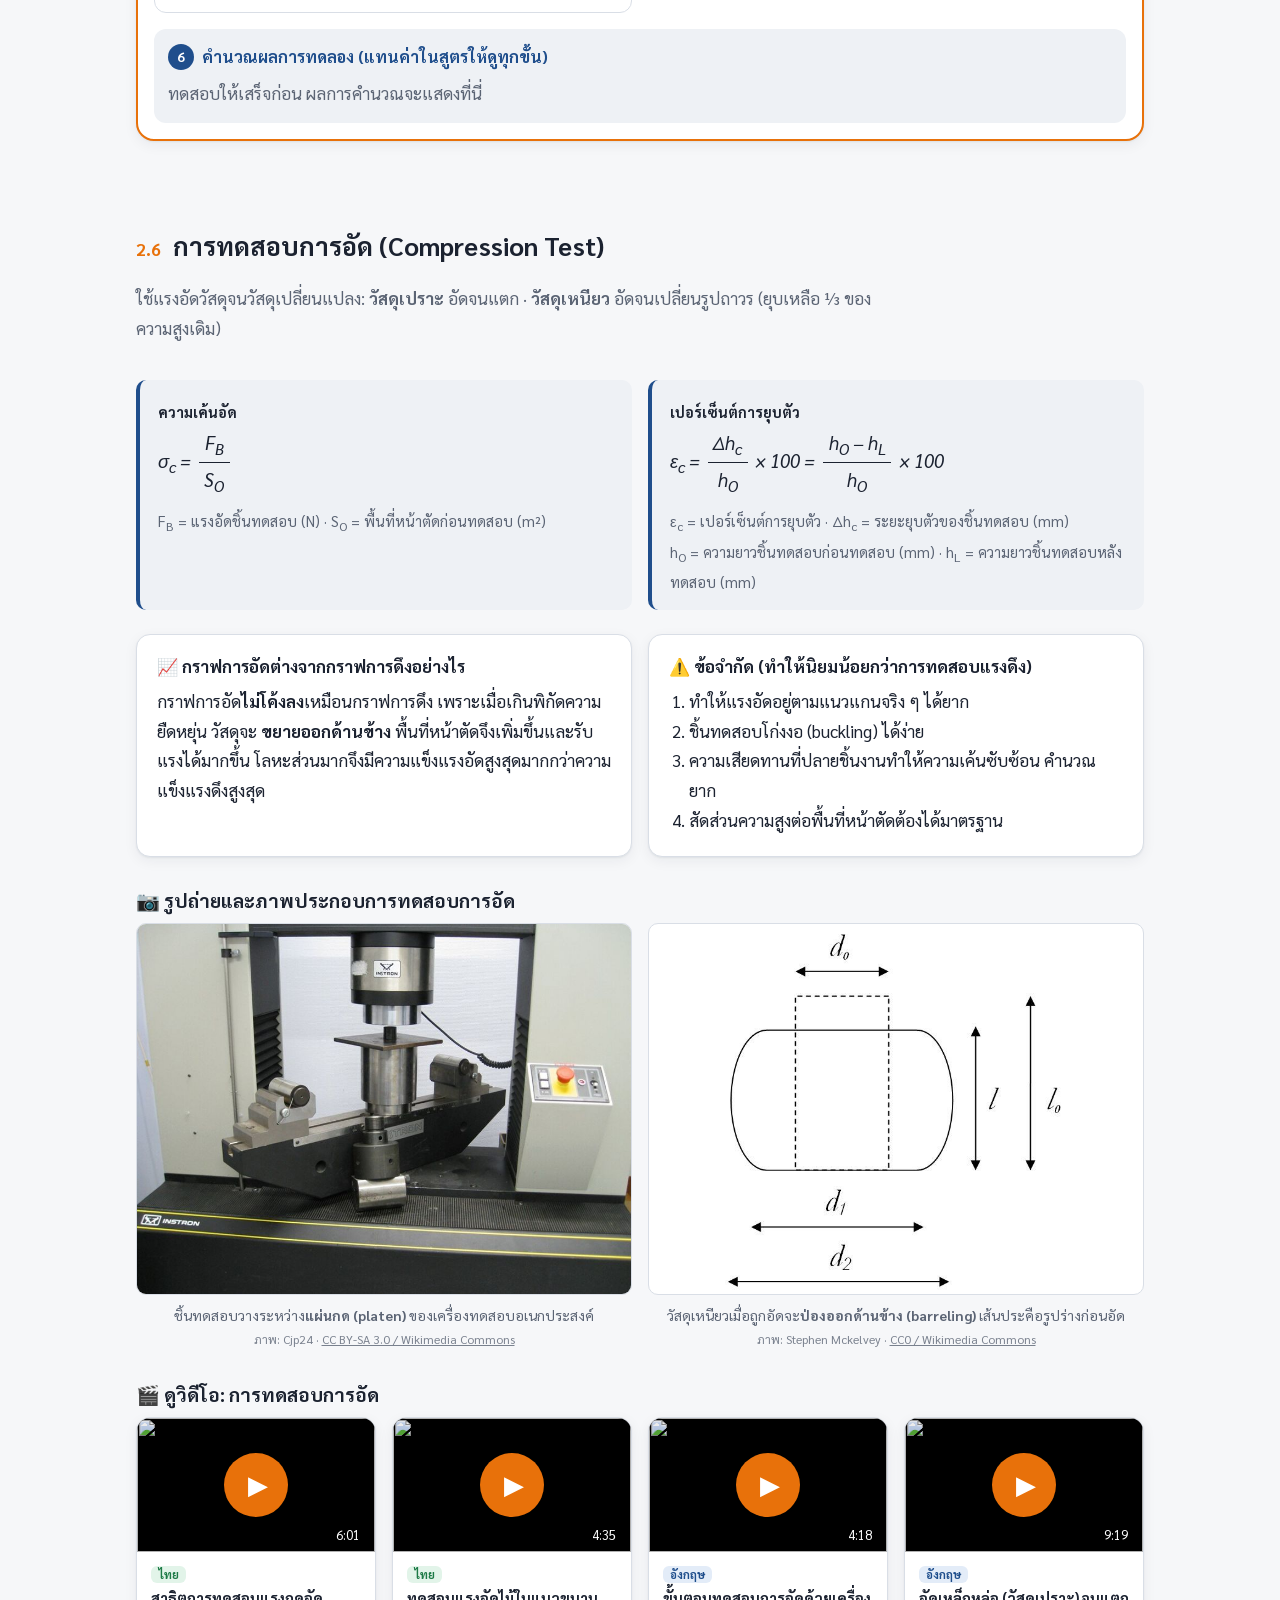
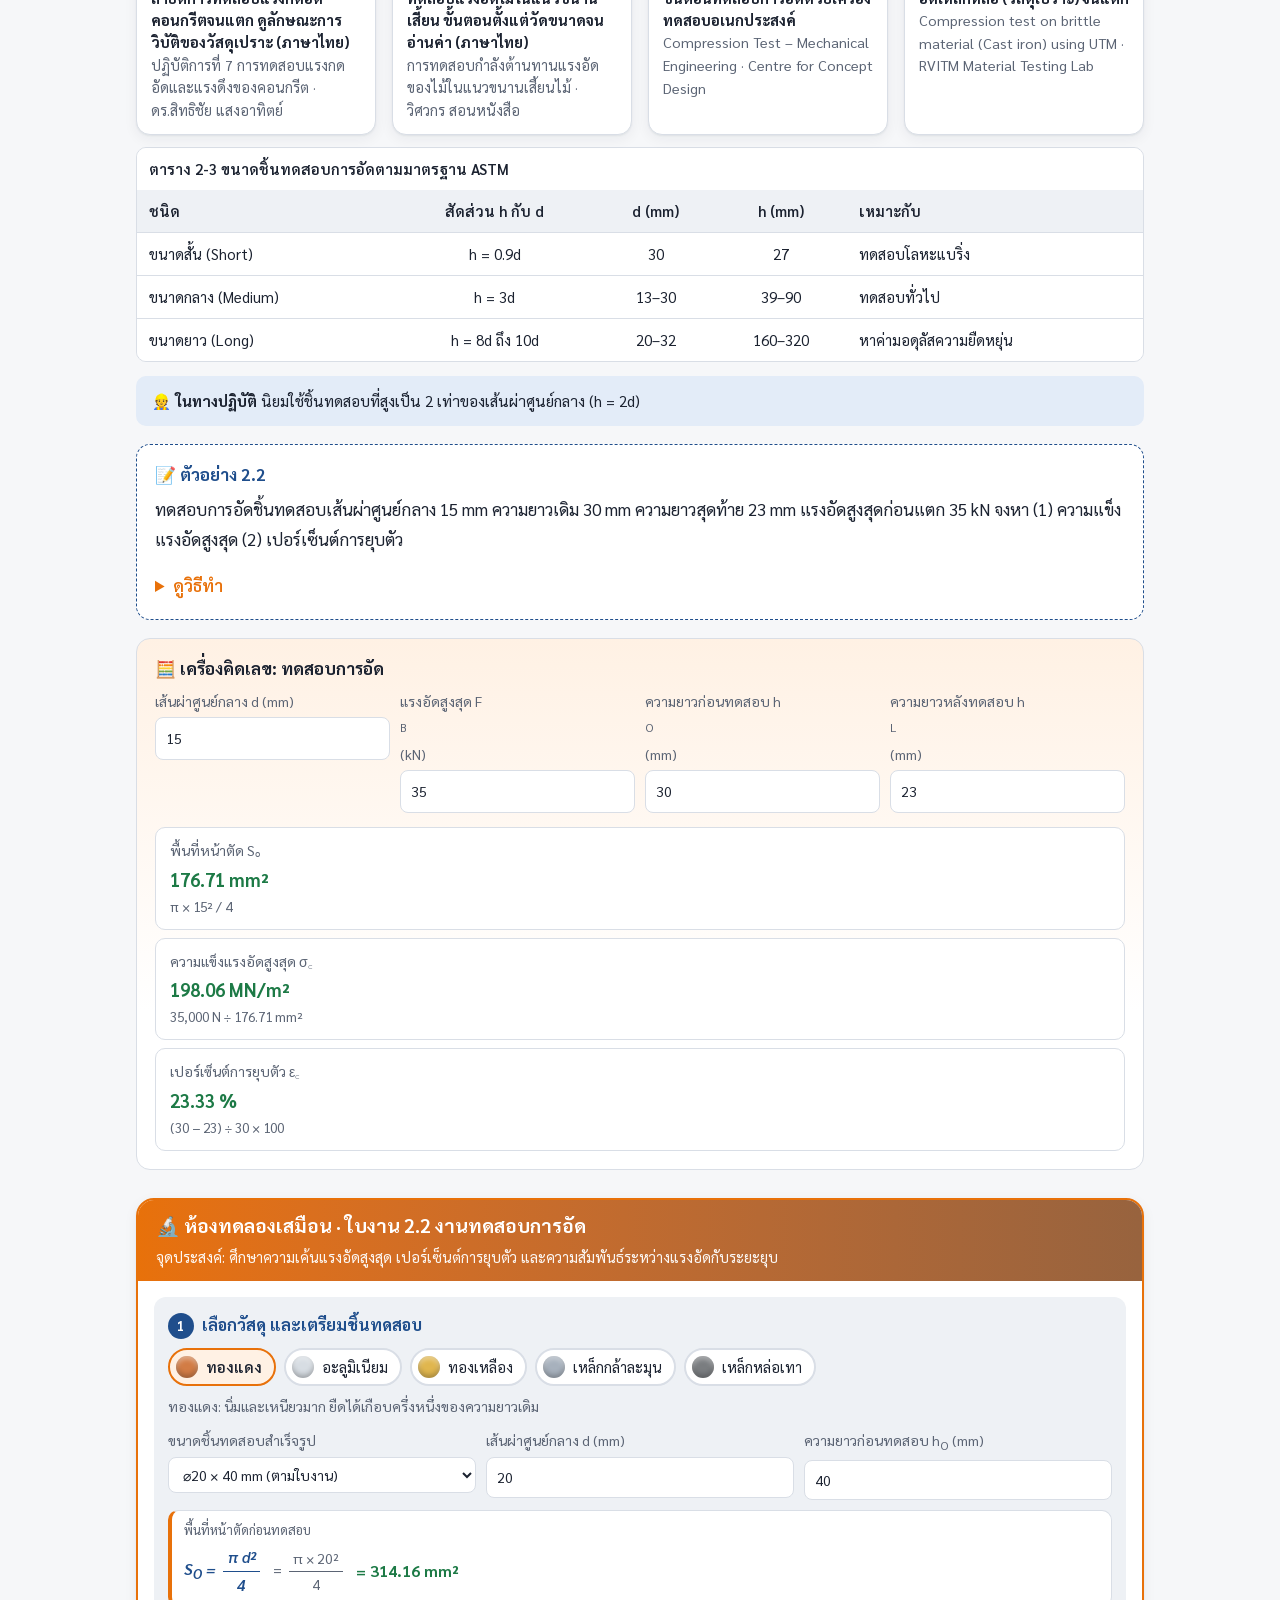
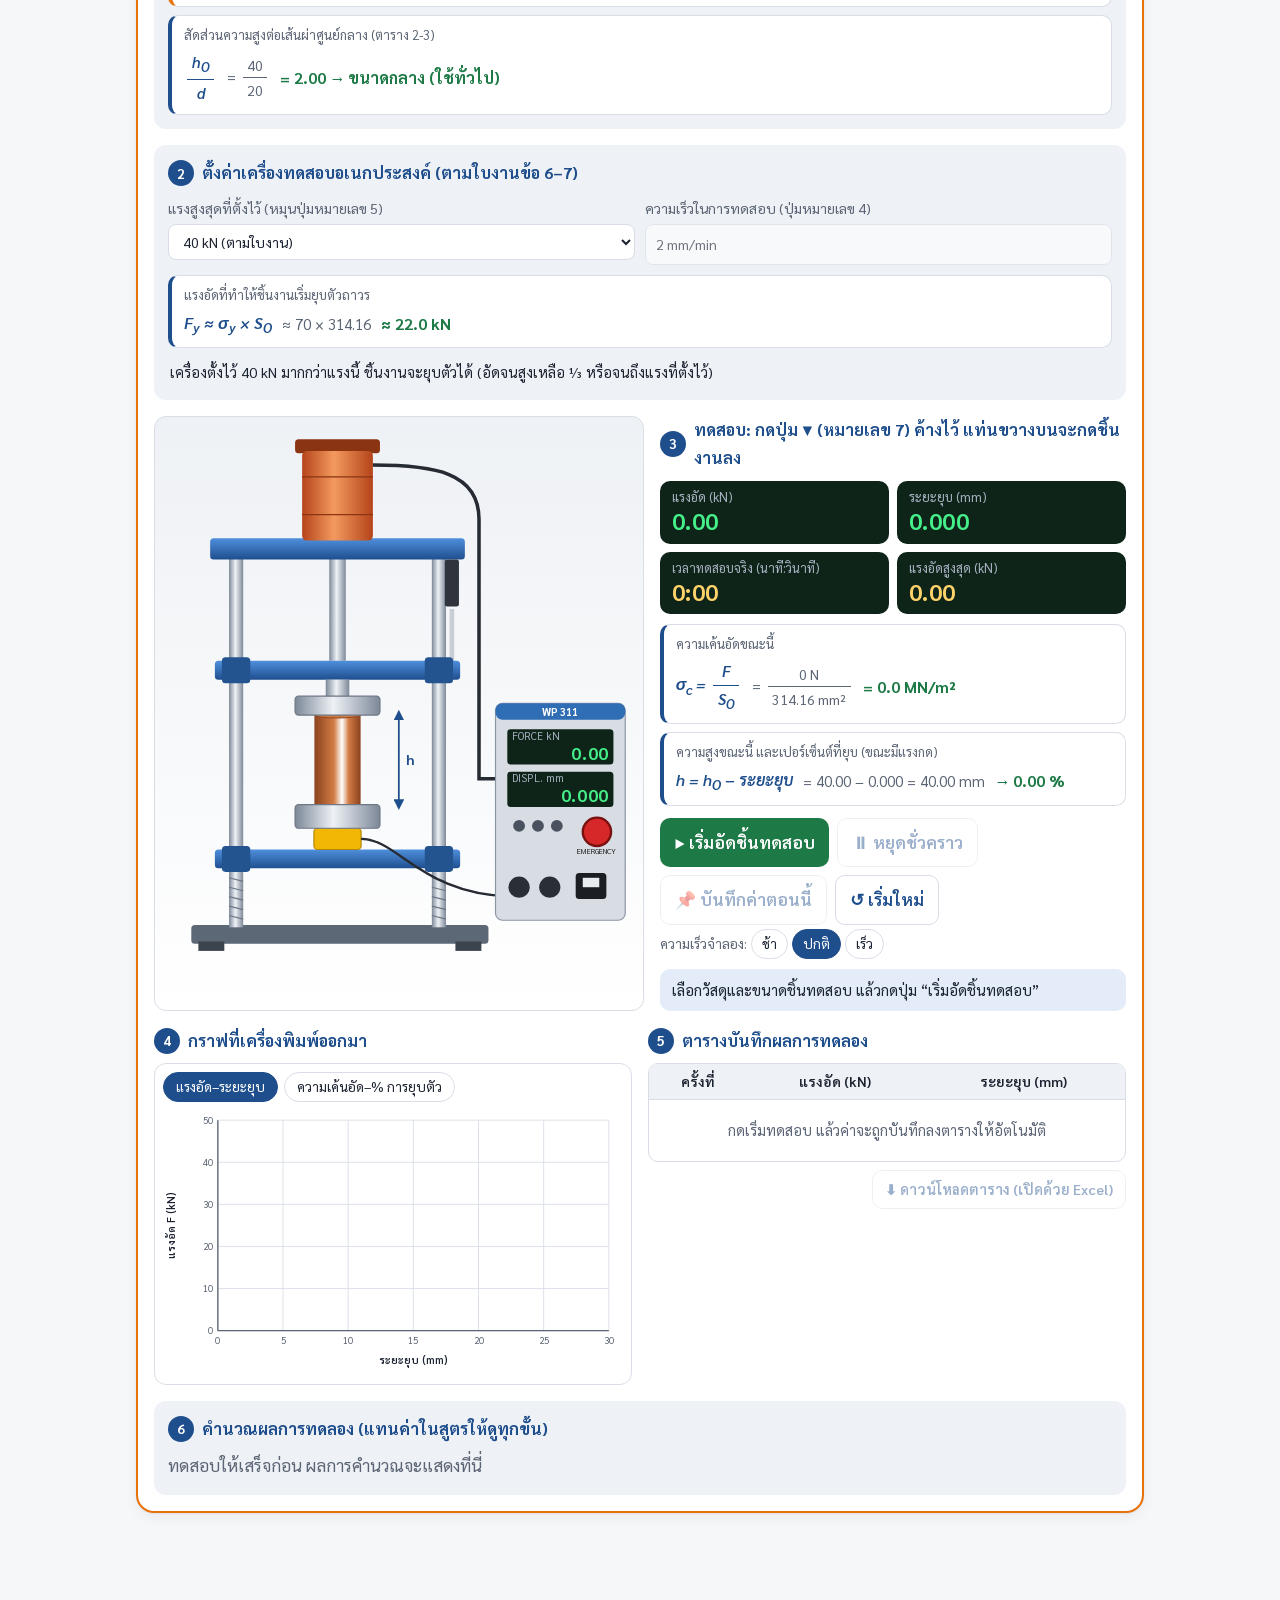
==== commit 1f0356be: "แก้สูตรเปอร์เซ็นต์การยุบตัวให้ตรงหนังสือ: ใช้ Δhc และตัวห้อย O (hO, SO) Co-Authored-By: Claude Opus " ====
--- a/index.html
+++ b/index.html
@@ -350,7 +350,7 @@
       <div class="table-wrap">
         <table>
           <caption>ตาราง 2-1 ชิ้นทดสอบภาคตัดวงกลม</caption>
-          <thead><tr><th>S<sub>o</sub> (mm²)</th><th>d (mm)</th><th>L<sub>o</sub> (mm)</th><th>L<sub>c</sub> ต่ำสุด</th><th>r ต่ำสุด</th><th>± d</th></tr></thead>
+          <thead><tr><th>S<sub>O</sub> (mm²)</th><th>d (mm)</th><th>L<sub>o</sub> (mm)</th><th>L<sub>c</sub> ต่ำสุด</th><th>r ต่ำสุด</th><th>± d</th></tr></thead>
           <tbody>
             <tr><td>12.5</td><td>3.99</td><td>20</td><td>22</td><td>4</td><td>0.02</td></tr>
             <tr><td>25</td><td>5.64</td><td>28</td><td>31</td><td>5</td><td>0.03</td></tr>
@@ -375,7 +375,7 @@
         </table>
       </div>
     </div>
-    <div class="note note-info"><b>📏 หมายเหตุ</b>ถ้าขนาดชิ้นทดสอบไม่ตรงกับตาราง ให้ใช้ความยาวก่อนดึง L<sub>o</sub> = 5.65√S<sub>o</sub></div>
+    <div class="note note-info"><b>📏 หมายเหตุ</b>ถ้าขนาดชิ้นทดสอบไม่ตรงกับตาราง ให้ใช้ความยาวก่อนดึง L<sub>o</sub> = 5.65√S<sub>O</sub></div>
 
     <div class="media-block">
       <h3>📷 ลักษณะรอยขาดของชิ้นทดสอบ: วัสดุเหนียว กับ วัสดุเปราะ</h3>
@@ -404,8 +404,8 @@
     <h3>สมการคำนวณผลการทดสอบแรงดึง</h3>
     <div class="grid g3">
       <div class="formula"><b class="small">1) ความแข็งแรงดึงสูงสุด</b><br>
-        <span class="eq">σ<sub>u</sub> = <span class="frac"><span>F<sub>u</sub></span><span>S<sub>o</sub></span></span></span>
-        <div class="where"><div>F<sub>u</sub> = แรงดึงสูงสุด (N)</div><div>S<sub>o</sub> = พื้นที่หน้าตัดก่อนทดสอบ (m²)</div></div></div>
+        <span class="eq">σ<sub>u</sub> = <span class="frac"><span>F<sub>u</sub></span><span>S<sub>O</sub></span></span></span>
+        <div class="where"><div>F<sub>u</sub> = แรงดึงสูงสุด (N)</div><div>S<sub>O</sub> = พื้นที่หน้าตัดก่อนทดสอบ (m²)</div></div></div>
       <div class="formula"><b class="small">2) เปอร์เซ็นต์ความยืด</b><br>
         <span class="eq">ε<sub>t</sub> = <span class="frac"><span>L<sub>u</sub> − L<sub>o</sub></span><span>L<sub>o</sub></span></span> × 100</span>
         <div class="where"><div>L<sub>u</sub> = ความยาวหลังทดสอบ (mm)</div><div>L<sub>o</sub> = ความยาวเดิม (mm)</div></div></div>
@@ -423,8 +423,8 @@
       <details>
         <summary>ดูวิธีทำ</summary>
         <div class="steps">
-          <div>พื้นที่ S<sub>o</sub> = π d²/4 = π(5.64)²/4 = 24.98 mm²</div>
-          <div>(1) σ<sub>u</sub> = F<sub>u</sub>/S<sub>o</sub> = 14,500 / 24.98 = <span class="ans">580.4 MN/m²</span></div>
+          <div>พื้นที่ S<sub>O</sub> = π d²/4 = π(5.64)²/4 = 24.98 mm²</div>
+          <div>(1) σ<sub>u</sub> = F<sub>u</sub>/S<sub>O</sub> = 14,500 / 24.98 = <span class="ans">580.4 MN/m²</span></div>
           <div>(2) ε<sub>t</sub> = (30.4 − 28)/28 × 100 = <span class="ans">8.57 %</span></div>
           <div>(3) σ = 11,400 / 24.98 = 456.3 MN/m²</div>
           <div>&nbsp;&nbsp;&nbsp;&nbsp;ε = 0.46 / 28 = 0.01643</div>
@@ -459,11 +459,11 @@
 
     <div class="grid g2">
       <div class="formula"><b class="small">ความเค้นอัด</b><br>
-        <span class="eq">σ<sub>c</sub> = <span class="frac"><span>F<sub>B</sub></span><span>S<sub>o</sub></span></span></span>
-        <div class="where"><div>F<sub>B</sub> = แรงอัดชิ้นทดสอบ (N) · S<sub>o</sub> = พื้นที่หน้าตัดก่อนทดสอบ (m²)</div></div></div>
+        <span class="eq">σ<sub>c</sub> = <span class="frac"><span>F<sub>B</sub></span><span>S<sub>O</sub></span></span></span>
+        <div class="where"><div>F<sub>B</sub> = แรงอัดชิ้นทดสอบ (N) · S<sub>O</sub> = พื้นที่หน้าตัดก่อนทดสอบ (m²)</div></div></div>
       <div class="formula"><b class="small">เปอร์เซ็นต์การยุบตัว</b><br>
-        <span class="eq">ε<sub>c</sub> = <span class="frac"><span>h<sub>c</sub></span><span>h<sub>o</sub></span></span> × 100 = <span class="frac"><span>h<sub>o</sub> − h<sub>L</sub></span><span>h<sub>o</sub></span></span> × 100</span>
-        <div class="where"><div>h<sub>o</sub> = ความยาวก่อนทดสอบ · h<sub>L</sub> = ความยาวหลังทดสอบ (mm)</div></div></div>
+        <span class="eq">ε<sub>c</sub> = <span class="frac"><span>Δh<sub>c</sub></span><span>h<sub>O</sub></span></span> × 100 = <span class="frac"><span>h<sub>O</sub> − h<sub>L</sub></span><span>h<sub>O</sub></span></span> × 100</span>
+        <div class="where"><div>ε<sub>c</sub> = เปอร์เซ็นต์การยุบตัว · Δh<sub>c</sub> = ระยะยุบตัวของชิ้นทดสอบ (mm)</div><div>h<sub>O</sub> = ความยาวชิ้นทดสอบก่อนทดสอบ (mm) · h<sub>L</sub> = ความยาวชิ้นทดสอบหลังทดสอบ (mm)</div></div></div>
     </div>
 
     <div class="grid g2" style="margin-top:12px">
@@ -534,7 +534,7 @@
       <details>
         <summary>ดูวิธีทำ</summary>
         <div class="steps">
-          <div>S<sub>o</sub> = π(15)²/4 = 176.71 mm²</div>
+          <div>S<sub>O</sub> = π(15)²/4 = 176.71 mm²</div>
           <div>(1) σ<sub>c</sub> = 35,000 / 176.71 = <span class="ans">198.06 MN/m²</span></div>
           <div>(2) ε<sub>c</sub> = (30 − 23)/30 × 100 = <span class="ans">23.33 %</span></div>
         </div>
@@ -546,7 +546,7 @@
       <div class="calc-inputs">
         <label>เส้นผ่าศูนย์กลาง d (mm)<input type="number" step="any" name="d" value="15"></label>
         <label>แรงอัดสูงสุด F<sub>B</sub> (kN)<input type="number" step="any" name="F" value="35"></label>
-        <label>ความยาวก่อนทดสอบ h<sub>o</sub> (mm)<input type="number" step="any" name="h0" value="30"></label>
+        <label>ความยาวก่อนทดสอบ h<sub>O</sub> (mm)<input type="number" step="any" name="h0" value="30"></label>
         <label>ความยาวหลังทดสอบ h<sub>L</sub> (mm)<input type="number" step="any" name="hL" value="23"></label>
       </div>
       <div class="calc-out"></div>
@@ -991,18 +991,18 @@
 
     <article class="fx">
       <div class="fx-head"><span class="fx-no">6</span><h4>ความแข็งแรงดึงสูงสุด (Ultimate tensile strength)</h4></div>
-      <div class="formula"><span class="eq">σ<sub>u</sub> = <span class="frac"><span>F<sub>u</sub></span><span>S<sub>o</sub></span></span></span></div>
+      <div class="formula"><span class="eq">σ<sub>u</sub> = <span class="frac"><span>F<sub>u</sub></span><span>S<sub>O</sub></span></span></span></div>
       <div class="origin"><b>ที่มา:</b> คือสูตรความเค้น σ = F/A (สูตรที่ 1) ที่ใช้<b>แรงดึงสูงสุด</b> (จุด d บนกราฟ)
-        ใช้พื้นที่หน้าตัด<b>ก่อนทดสอบ</b> S<sub>o</sub> ไม่ใช่พื้นที่ตรงคอคอด เพราะวัดง่าย ใช้เทียบกันได้ทุกห้องแล็บ
+        ใช้พื้นที่หน้าตัด<b>ก่อนทดสอบ</b> S<sub>O</sub> ไม่ใช่พื้นที่ตรงคอคอด เพราะวัดง่าย ใช้เทียบกันได้ทุกห้องแล็บ
         และวิศวกรใช้ค่านี้ออกแบบชิ้นงานจริง (เรียกว่า ความเค้นทางวิศวกรรม)</div>
       <div class="table-wrap"><table class="vars">
         <thead><tr><th>ตัวแปร</th><th class="left">คืออะไร</th><th>หน่วย</th><th class="left">ได้ค่ามาจากไหน</th></tr></thead>
         <tbody>
           <tr><td>σ<sub>u</sub></td><td class="left">ความแข็งแรงดึงสูงสุด (u = ultimate)</td><td>MN/m²</td><td class="left">ผลลัพธ์ที่คำนวณได้</td></tr>
           <tr><td>F<sub>u</sub></td><td class="left">แรงดึง<b>สูงสุด</b>ที่ชิ้นงานรับได้ก่อนเริ่มคอด</td><td>N</td><td class="left">ค่าสูงสุดในตารางบันทึกผล หรือค่า peak บนหน้าจอเครื่อง</td></tr>
-          <tr><td>S<sub>o</sub></td><td class="left">พื้นที่หน้าตัดเดิม (o = original)</td><td>mm²</td><td class="left">คำนวณจาก d ที่วัดก่อนทดสอบ (สูตรที่ 2)</td></tr>
-        </tbody></table></div>
-      <p class="fx-ex"><b>ตัวอย่าง (2.1):</b> F<sub>u</sub> = 14.5 kN, d = 5.64 mm → S<sub>o</sub> = 24.98 mm² → σ<sub>u</sub> = 14,500 ÷ 24.98 = <b>580.4 MN/m²</b></p>
+          <tr><td>S<sub>O</sub></td><td class="left">พื้นที่หน้าตัดเดิม (o = original)</td><td>mm²</td><td class="left">คำนวณจาก d ที่วัดก่อนทดสอบ (สูตรที่ 2)</td></tr>
+        </tbody></table></div>
+      <p class="fx-ex"><b>ตัวอย่าง (2.1):</b> F<sub>u</sub> = 14.5 kN, d = 5.64 mm → S<sub>O</sub> = 24.98 mm² → σ<sub>u</sub> = 14,500 ÷ 24.98 = <b>580.4 MN/m²</b></p>
     </article>
 
     <article class="fx">
@@ -1023,18 +1023,18 @@
 
     <article class="fx">
       <div class="fx-head"><span class="fx-no">8</span><h4>ความยาวพิกัดของชิ้นทดสอบแบบสัดส่วน</h4></div>
-      <div class="formula"><span class="eq">L<sub>o</sub> = 5.65 √S<sub>o</sub></span></div>
+      <div class="formula"><span class="eq">L<sub>o</sub> = 5.65 √S<sub>O</sub></span></div>
       <div class="origin"><b>ที่มา:</b> มาตรฐานกำหนดให้ชิ้นทดสอบกลมมีความยาวพิกัด <b>5 เท่าของเส้นผ่าศูนย์กลาง</b> (L<sub>o</sub> = 5d)
         เพื่อให้ค่าเปอร์เซ็นต์ความยืดเทียบกันได้ไม่ว่าชิ้นงานจะใหญ่หรือเล็ก
-        จาก S<sub>o</sub> = πd²/4 จะได้ d = √(4S<sub>o</sub>/π) = 1.128√S<sub>o</sub>
-        ดังนั้น 5d = 5 × 1.128√S<sub>o</sub> ≈ 5.64√S<sub>o</sub> ซึ่งมาตรฐานกำหนดใช้เป็น <b>5.65√S<sub>o</sub></b> สูตรนี้จึงใช้ได้กับหน้าตัดทุกรูปทรง</div>
+        จาก S<sub>O</sub> = πd²/4 จะได้ d = √(4S<sub>O</sub>/π) = 1.128√S<sub>O</sub>
+        ดังนั้น 5d = 5 × 1.128√S<sub>O</sub> ≈ 5.64√S<sub>O</sub> ซึ่งมาตรฐานกำหนดใช้เป็น <b>5.65√S<sub>O</sub></b> สูตรนี้จึงใช้ได้กับหน้าตัดทุกรูปทรง</div>
       <div class="table-wrap"><table class="vars">
         <thead><tr><th>ตัวแปร</th><th class="left">คืออะไร</th><th>หน่วย</th><th class="left">ได้ค่ามาจากไหน</th></tr></thead>
         <tbody>
           <tr><td>L<sub>o</sub></td><td class="left">ความยาวพิกัดที่ควรทำเครื่องหมาย</td><td>mm</td><td class="left">ผลลัพธ์ที่คำนวณได้</td></tr>
-          <tr><td>S<sub>o</sub></td><td class="left">พื้นที่หน้าตัดเดิม</td><td>mm²</td><td class="left">คำนวณจากขนาดชิ้นงาน</td></tr>
-        </tbody></table></div>
-      <p class="fx-ex"><b>ตัวอย่าง:</b> S<sub>o</sub> = 25 mm² → L<sub>o</sub> = 5.65 × 5 = 28.25 ≈ <b>28 mm</b> (ตรงกับตาราง 2-1)</p>
+          <tr><td>S<sub>O</sub></td><td class="left">พื้นที่หน้าตัดเดิม</td><td>mm²</td><td class="left">คำนวณจากขนาดชิ้นงาน</td></tr>
+        </tbody></table></div>
+      <p class="fx-ex"><b>ตัวอย่าง:</b> S<sub>O</sub> = 25 mm² → L<sub>o</sub> = 5.65 × 5 = 28.25 ≈ <b>28 mm</b> (ตรงกับตาราง 2-1)</p>
     </article>
 
     <!-- ===== กลุ่ม 3 ===== -->
@@ -1042,7 +1042,7 @@
 
     <article class="fx">
       <div class="fx-head"><span class="fx-no">9</span><h4>ความแข็งแรงอัดสูงสุด (Compressive strength)</h4></div>
-      <div class="formula"><span class="eq">σ<sub>c</sub> = <span class="frac"><span>F<sub>B</sub></span><span>S<sub>o</sub></span></span></span></div>
+      <div class="formula"><span class="eq">σ<sub>c</sub> = <span class="frac"><span>F<sub>B</sub></span><span>S<sub>O</sub></span></span></span></div>
       <div class="origin"><b>ที่มา:</b> คือสูตรความเค้น σ = F/A (สูตรที่ 1) แต่แรงเป็น<b>แรงอัด</b> (c = compression)
         ใช้พื้นที่หน้าตัดก่อนทดสอบเช่นเดียวกับการดึง แม้ชิ้นงานจะป่องออกด้านข้างระหว่างอัดก็ตาม</div>
       <div class="table-wrap"><table class="vars">
@@ -1050,25 +1050,25 @@
         <tbody>
           <tr><td>σ<sub>c</sub></td><td class="left">ความแข็งแรงอัดสูงสุด</td><td>MN/m²</td><td class="left">ผลลัพธ์ที่คำนวณได้</td></tr>
           <tr><td>F<sub>B</sub></td><td class="left">แรงอัดสูงสุด: วัสดุเปราะ = แรงขณะ<b>แตก</b> · วัสดุเหนียว = แรงเมื่ออัดจนสูงเหลือ ⅓</td><td>N</td><td class="left">ค่าสูงสุดที่อ่านได้จากหน้าจอแรงของเครื่อง</td></tr>
-          <tr><td>S<sub>o</sub></td><td class="left">พื้นที่หน้าตัดเดิม</td><td>mm²</td><td class="left">คำนวณจาก d ก่อนทดสอบ</td></tr>
-        </tbody></table></div>
-      <p class="fx-ex"><b>ตัวอย่าง (2.2):</b> F<sub>B</sub> = 35 kN, d = 15 mm → S<sub>o</sub> = 176.71 mm² → σ<sub>c</sub> = <b>198.06 MN/m²</b></p>
+          <tr><td>S<sub>O</sub></td><td class="left">พื้นที่หน้าตัดเดิม</td><td>mm²</td><td class="left">คำนวณจาก d ก่อนทดสอบ</td></tr>
+        </tbody></table></div>
+      <p class="fx-ex"><b>ตัวอย่าง (2.2):</b> F<sub>B</sub> = 35 kN, d = 15 mm → S<sub>O</sub> = 176.71 mm² → σ<sub>c</sub> = <b>198.06 MN/m²</b></p>
     </article>
 
     <article class="fx">
       <div class="fx-head"><span class="fx-no">10</span><h4>เปอร์เซ็นต์การยุบตัว</h4></div>
-      <div class="formula"><span class="eq">ε<sub>c</sub> = <span class="frac"><span>h<sub>c</sub></span><span>h<sub>o</sub></span></span> × 100 = <span class="frac"><span>h<sub>o</sub> − h<sub>L</sub></span><span>h<sub>o</sub></span></span> × 100</span></div>
+      <div class="formula"><span class="eq">ε<sub>c</sub> = <span class="frac"><span>Δh<sub>c</sub></span><span>h<sub>O</sub></span></span> × 100 = <span class="frac"><span>h<sub>O</sub> − h<sub>L</sub></span><span>h<sub>O</sub></span></span> × 100</span></div>
       <div class="origin"><b>ที่มา:</b> คือสูตรความเครียด (สูตรที่ 3) ของการอัด ระยะที่เปลี่ยน คือระยะที่<b>ยุบลง</b>
-        h<sub>c</sub> = h<sub>o</sub> − h<sub>L</sub> หารด้วยความสูงเดิม แล้วคูณ 100</div>
+        Δh<sub>c</sub> = h<sub>O</sub> − h<sub>L</sub> หารด้วยความสูงเดิม แล้วคูณ 100</div>
       <div class="table-wrap"><table class="vars">
         <thead><tr><th>ตัวแปร</th><th class="left">คืออะไร</th><th>หน่วย</th><th class="left">ได้ค่ามาจากไหน</th></tr></thead>
         <tbody>
           <tr><td>ε<sub>c</sub></td><td class="left">เปอร์เซ็นต์การยุบตัว</td><td>%</td><td class="left">ผลลัพธ์ที่คำนวณได้</td></tr>
-          <tr><td>h<sub>o</sub></td><td class="left">ความสูง (ยาว) ของชิ้นงานก่อนอัด</td><td>mm</td><td class="left">วัดด้วยเวอร์เนียร์ก่อนทดสอบ</td></tr>
+          <tr><td>h<sub>O</sub></td><td class="left">ความสูง (ยาว) ของชิ้นงานก่อนอัด</td><td>mm</td><td class="left">วัดด้วยเวอร์เนียร์ก่อนทดสอบ</td></tr>
           <tr><td>h<sub>L</sub></td><td class="left">ความสูงของชิ้นงานหลังอัด</td><td>mm</td><td class="left">วัดด้วยเวอร์เนียร์หลังทดสอบ</td></tr>
-          <tr><td>h<sub>c</sub></td><td class="left">ระยะที่ยุบลง</td><td>mm</td><td class="left">h<sub>o</sub> − h<sub>L</sub></td></tr>
-        </tbody></table></div>
-      <p class="fx-ex"><b>ตัวอย่าง (2.2):</b> h<sub>o</sub> = 30 mm, h<sub>L</sub> = 23 mm → ε<sub>c</sub> = 7 ÷ 30 × 100 = <b>23.33 %</b></p>
+          <tr><td>Δh<sub>c</sub></td><td class="left">ระยะยุบตัวของชิ้นทดสอบ</td><td>mm</td><td class="left">h<sub>O</sub> − h<sub>L</sub></td></tr>
+        </tbody></table></div>
+      <p class="fx-ex"><b>ตัวอย่าง (2.2):</b> h<sub>O</sub> = 30 mm, h<sub>L</sub> = 23 mm → ε<sub>c</sub> = 7 ÷ 30 × 100 = <b>23.33 %</b></p>
     </article>
 
     <!-- ===== กลุ่ม 4 ===== -->
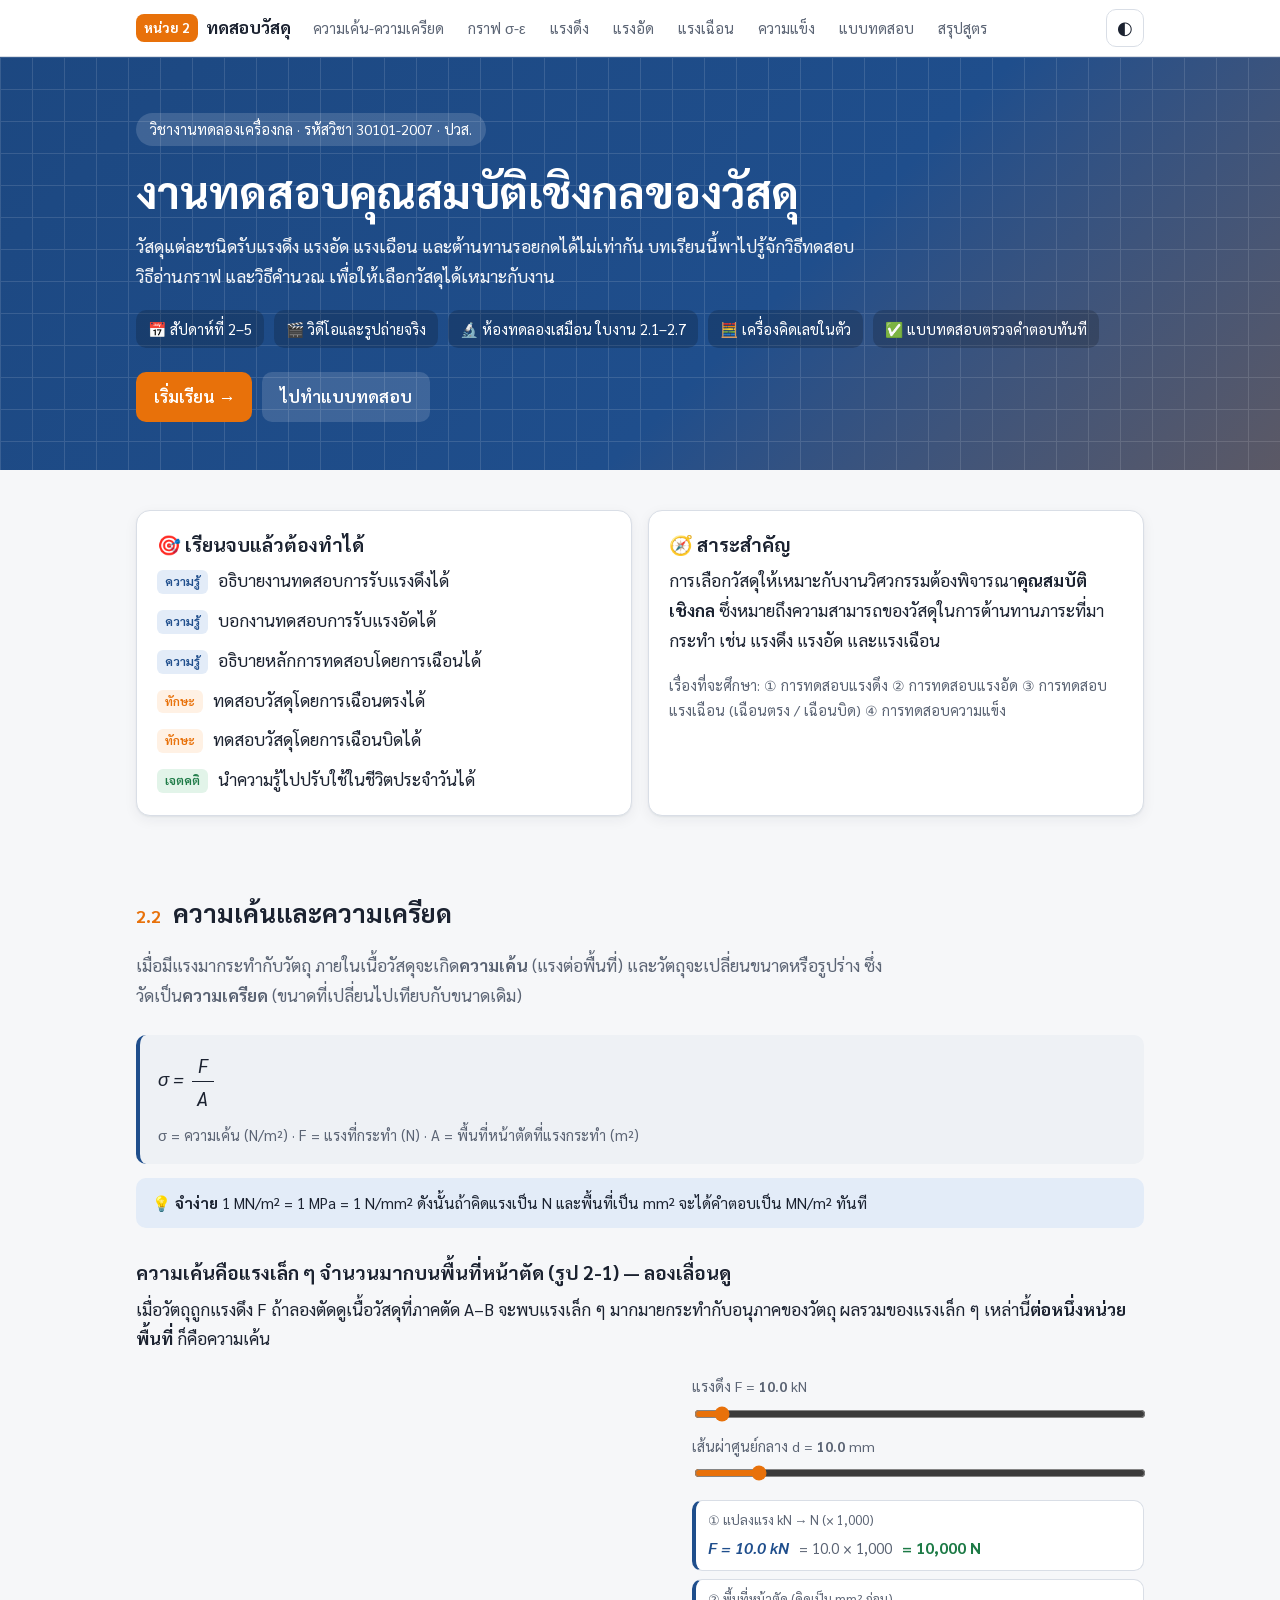
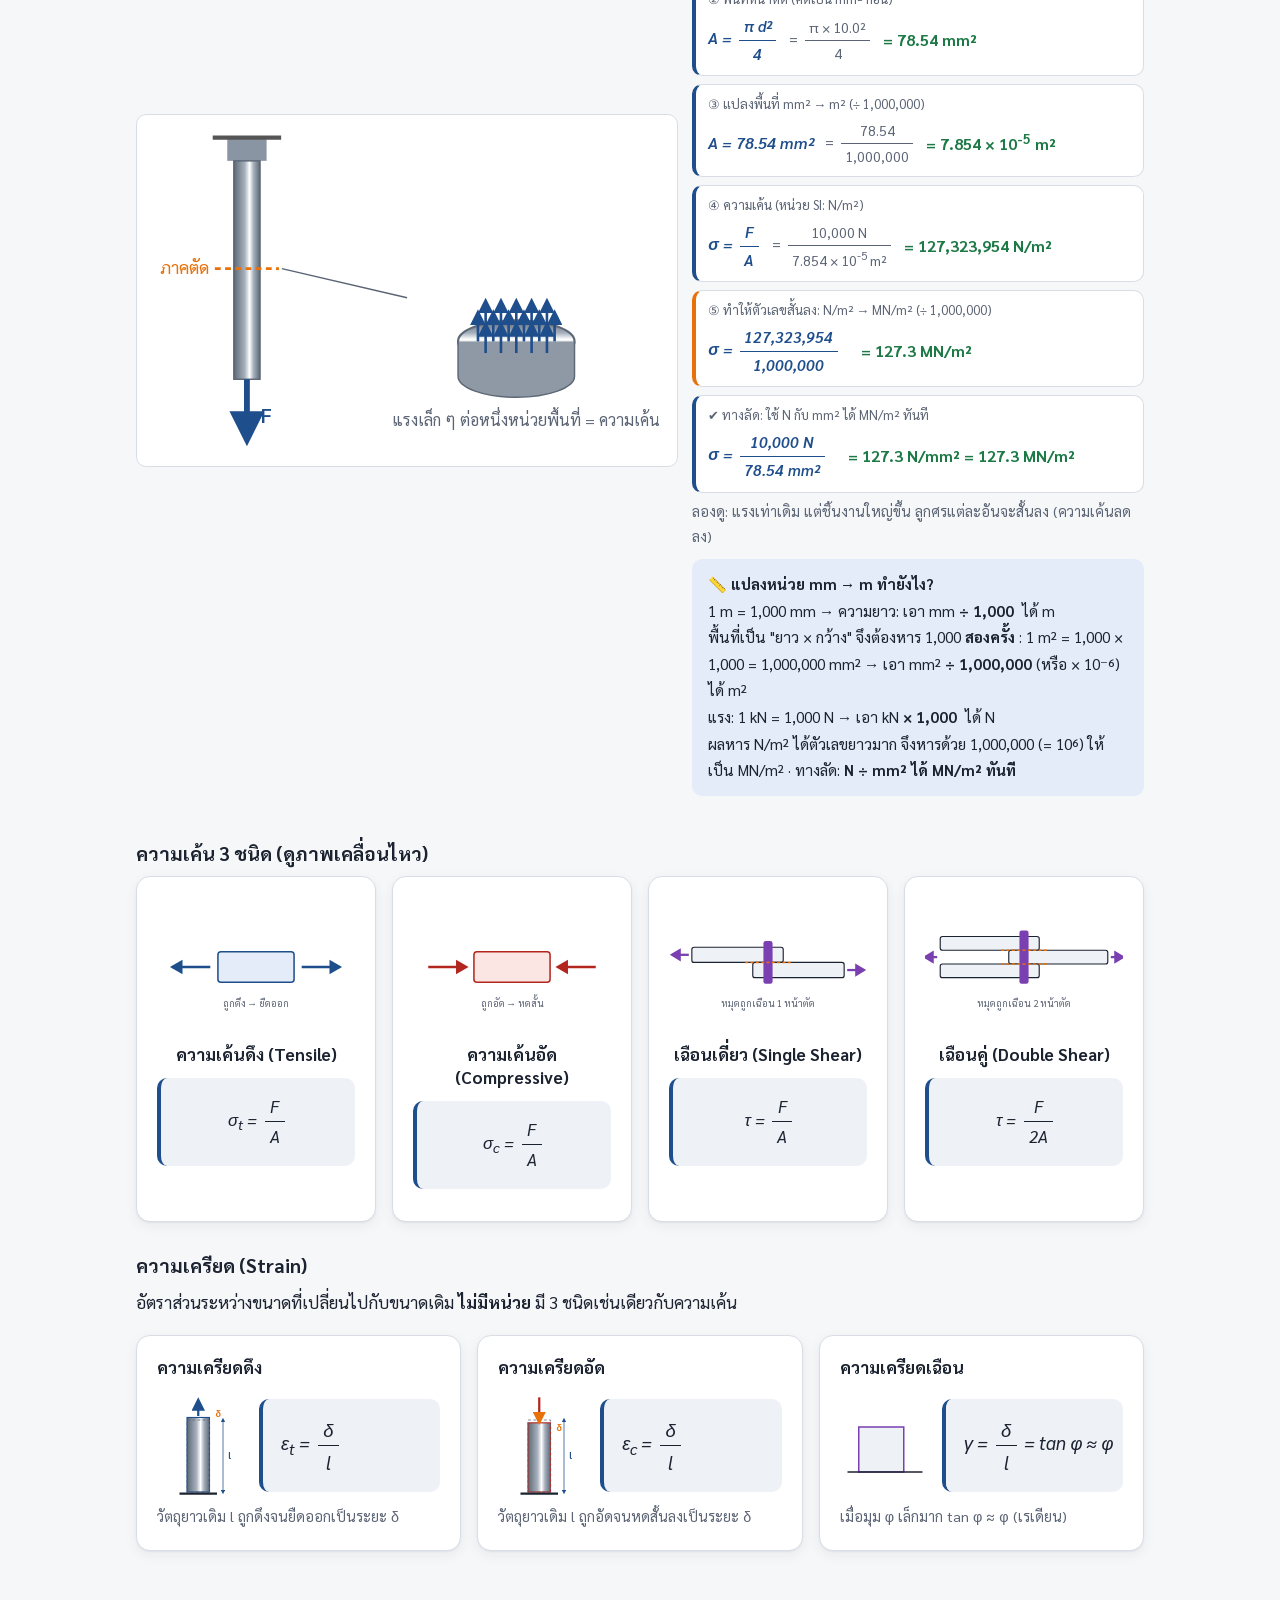
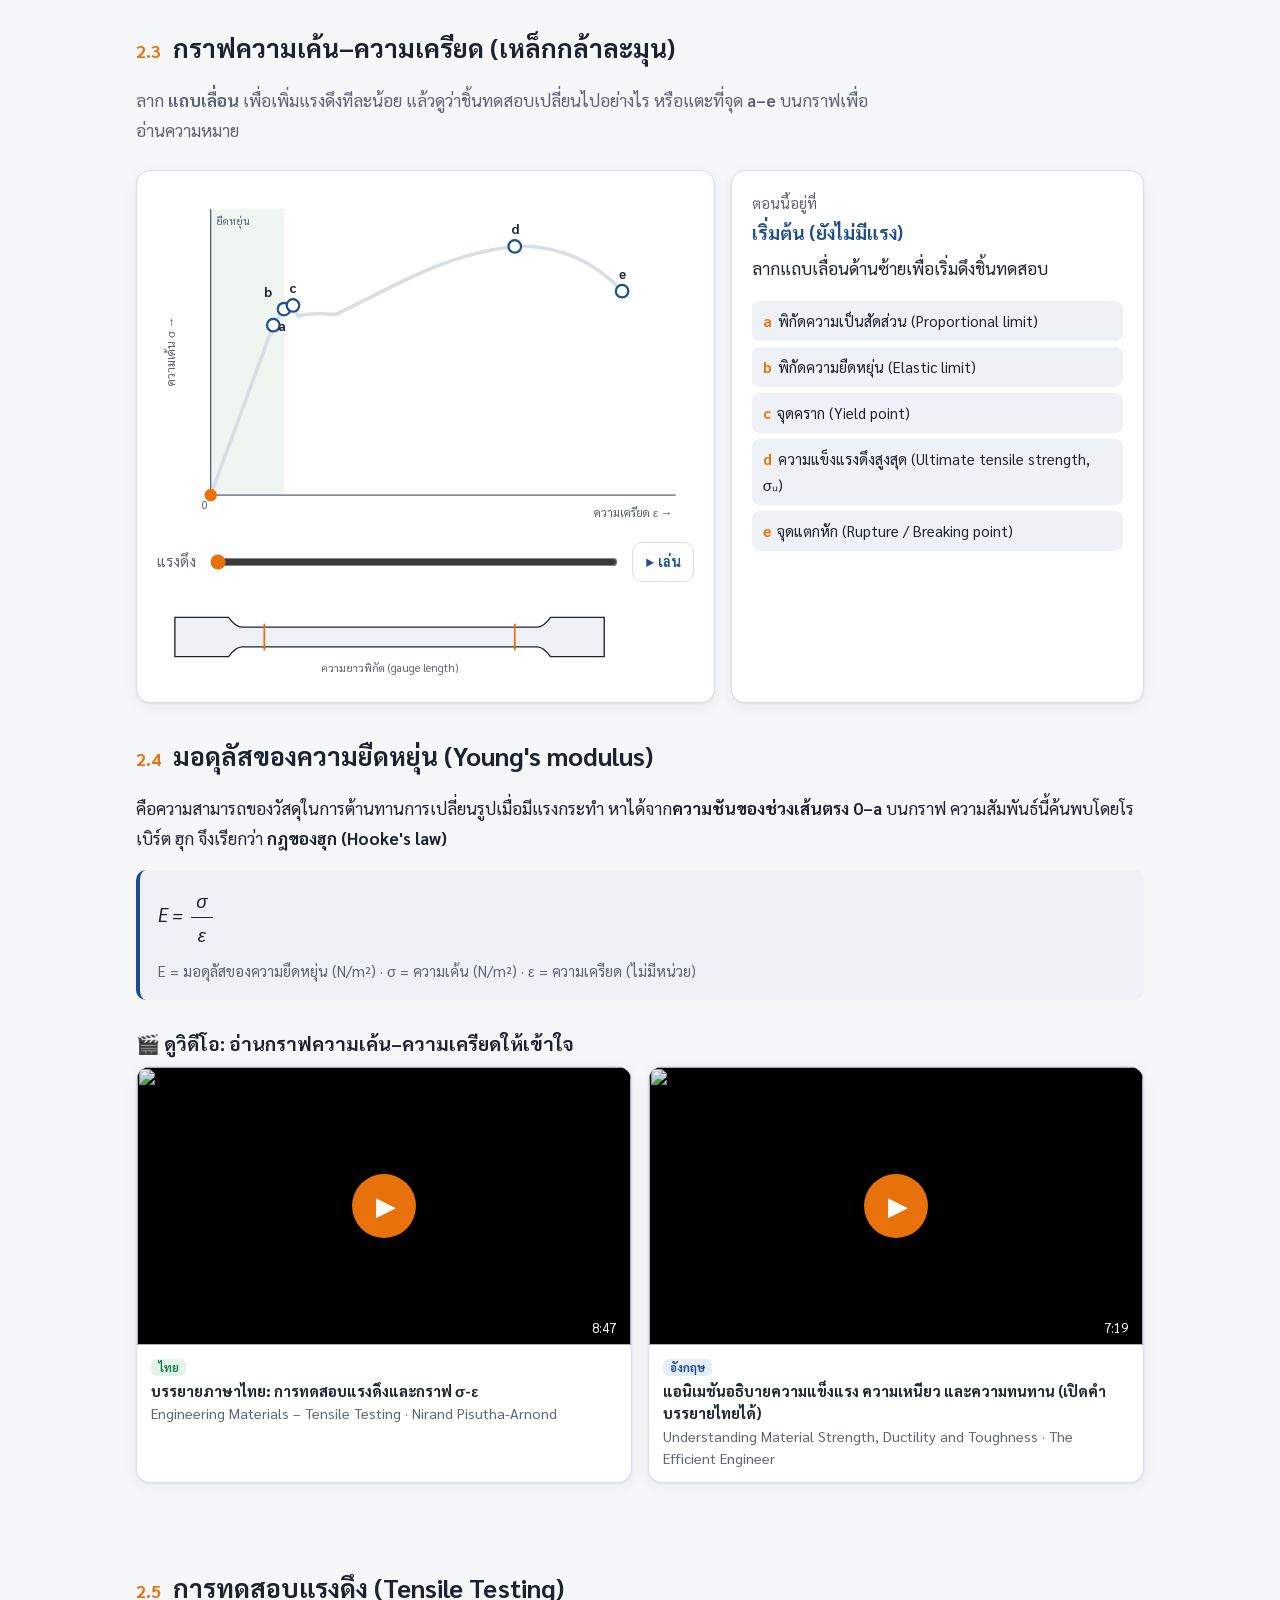
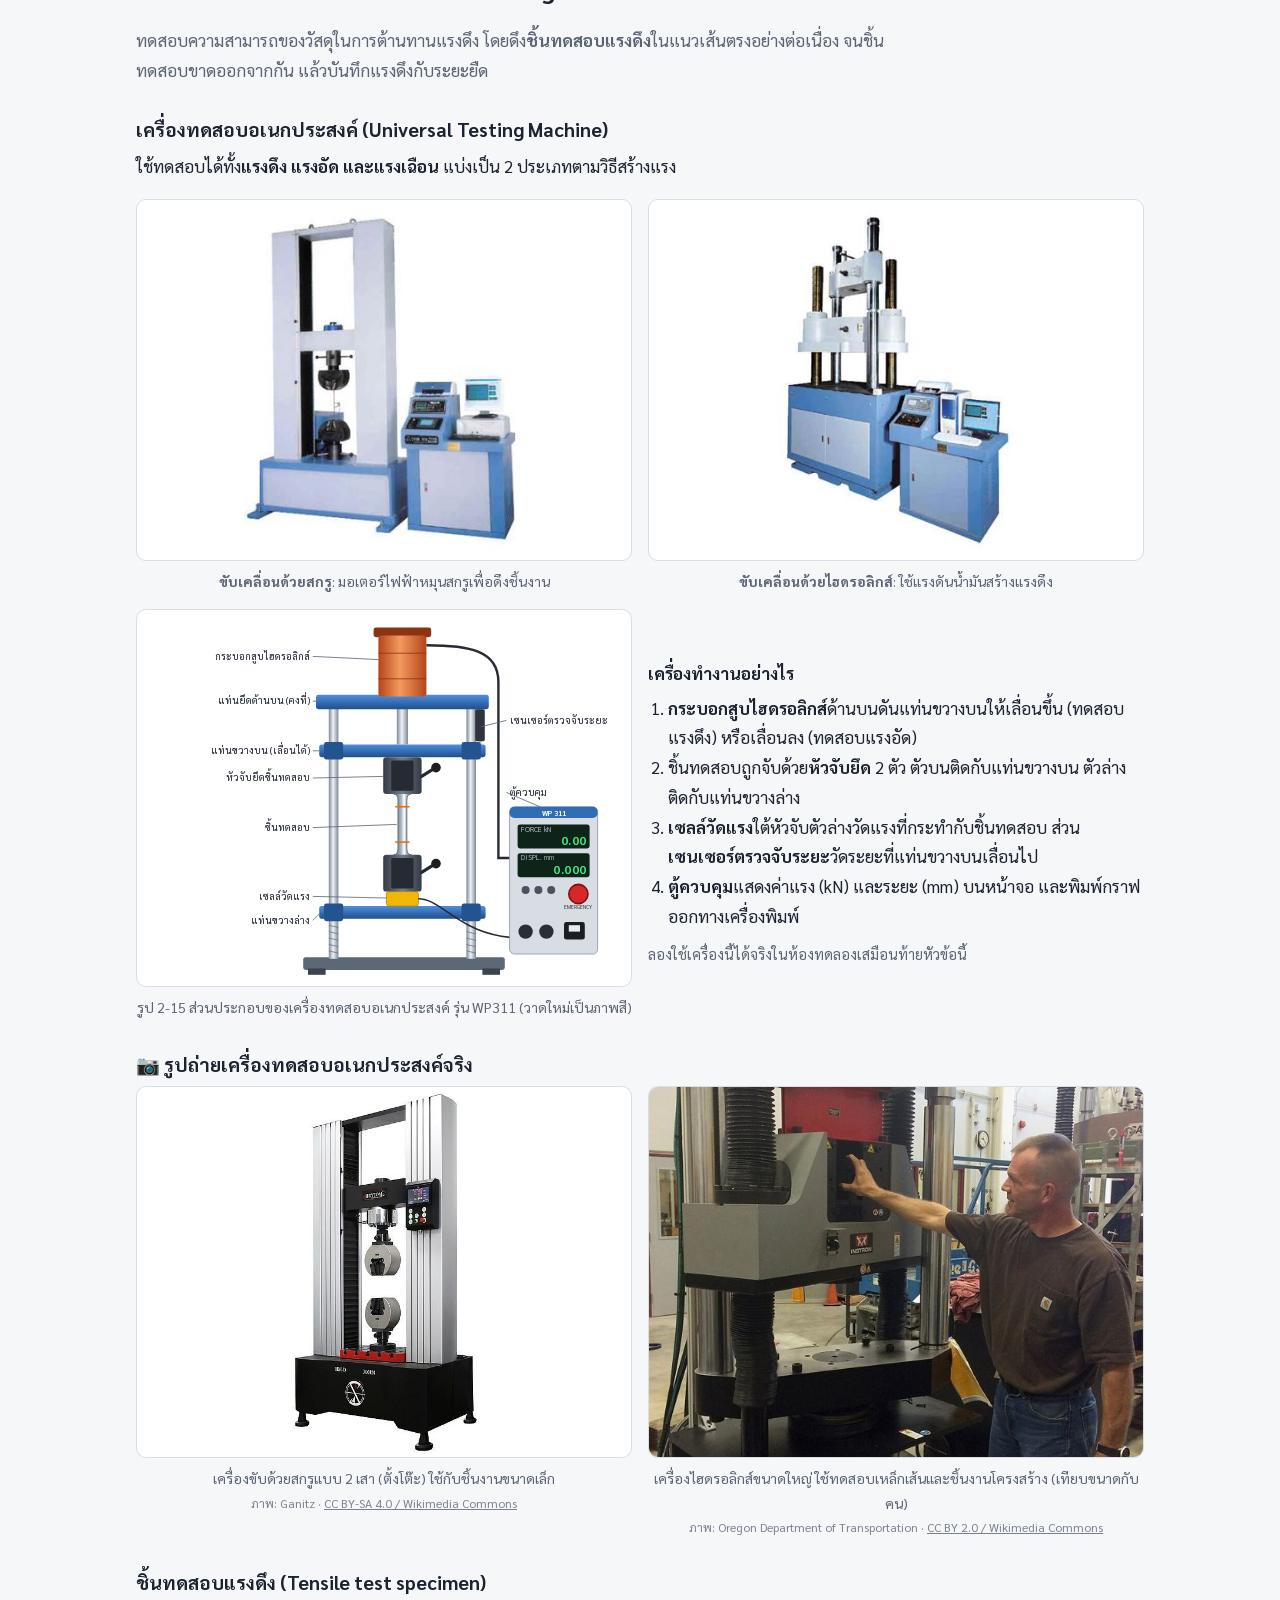
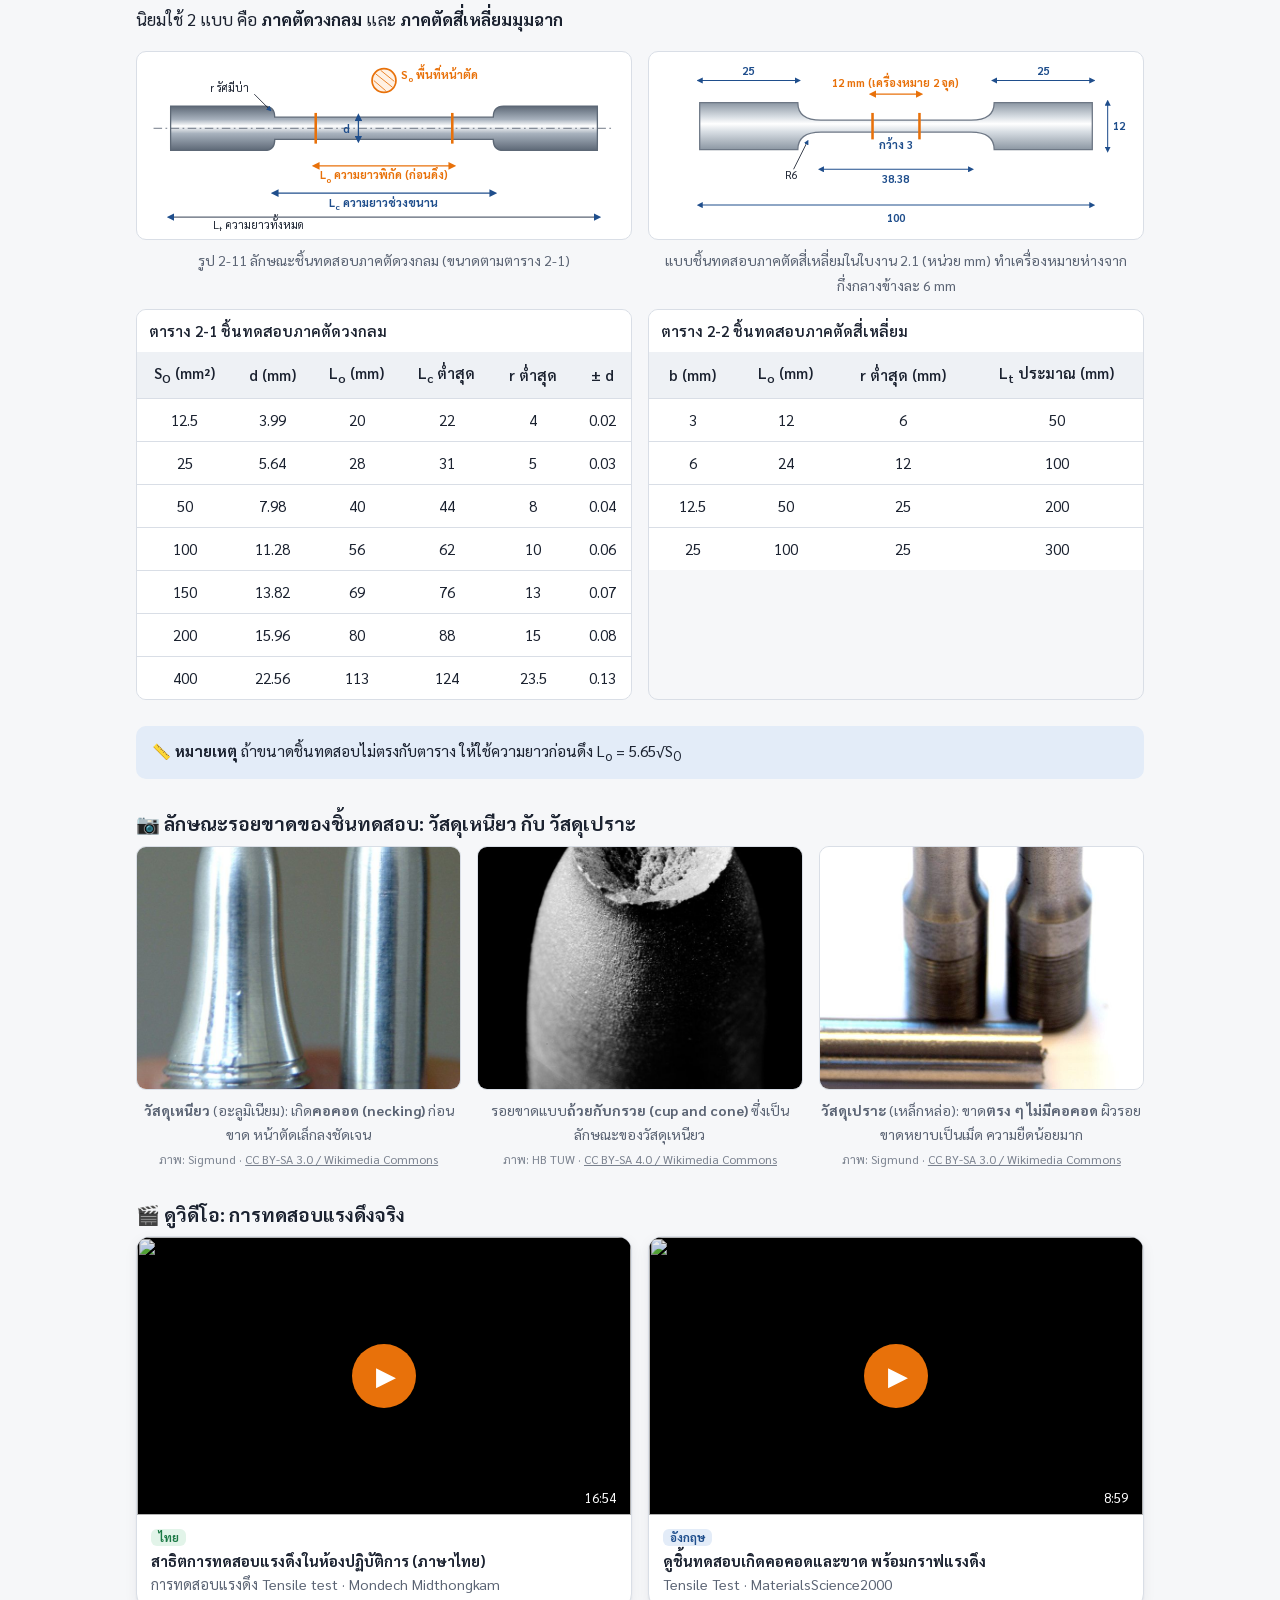
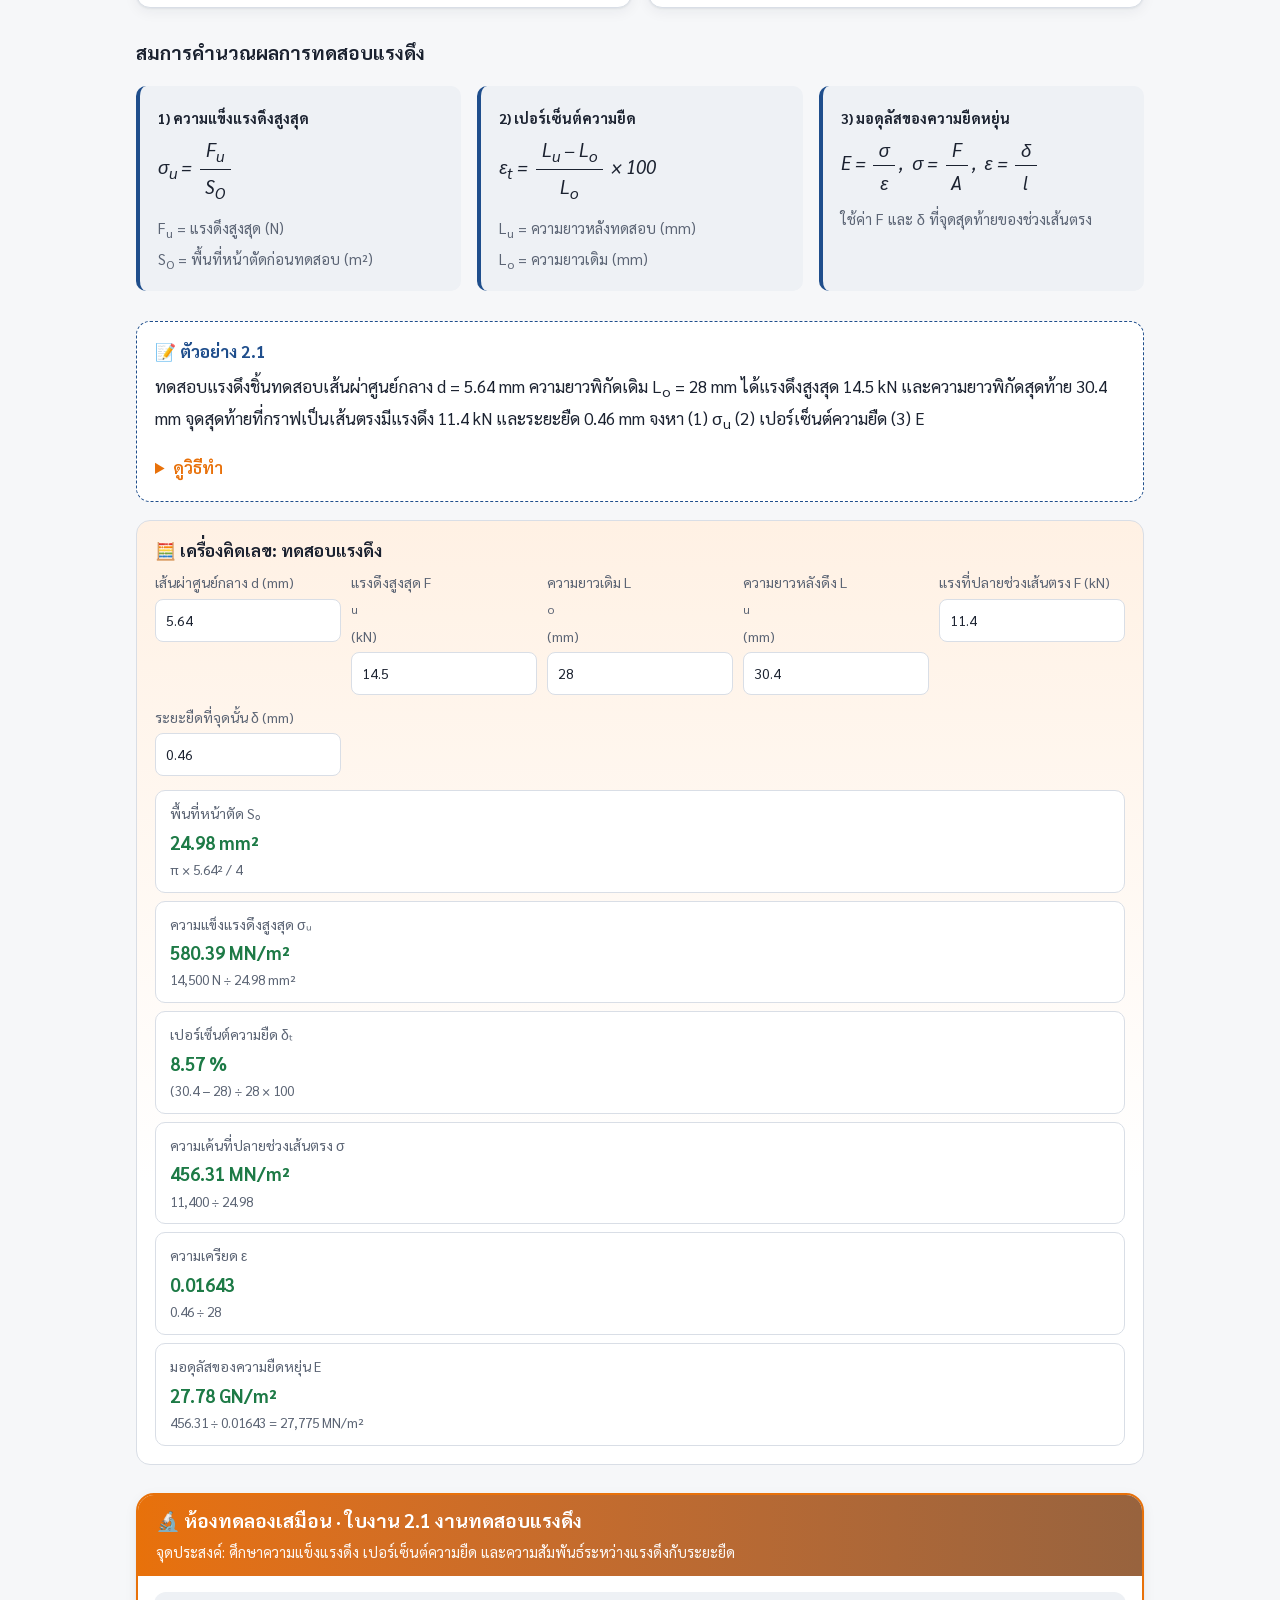
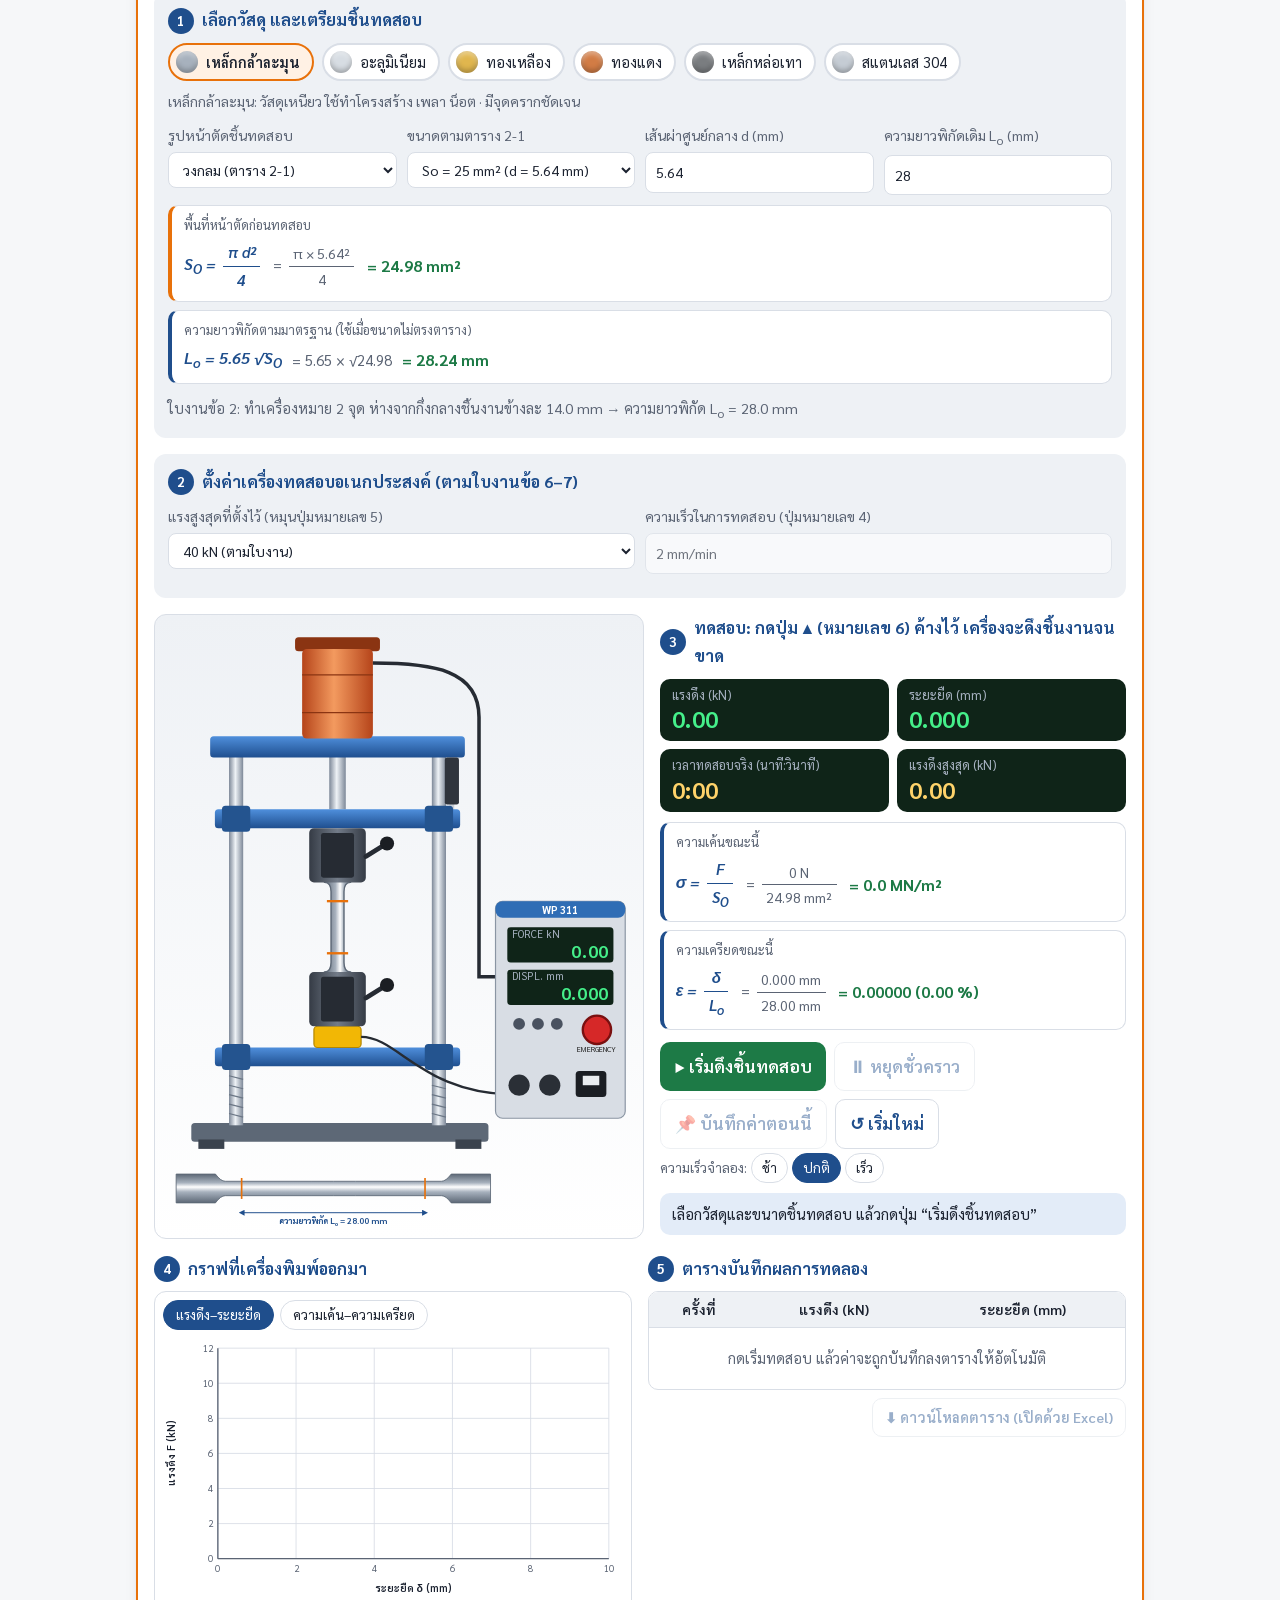
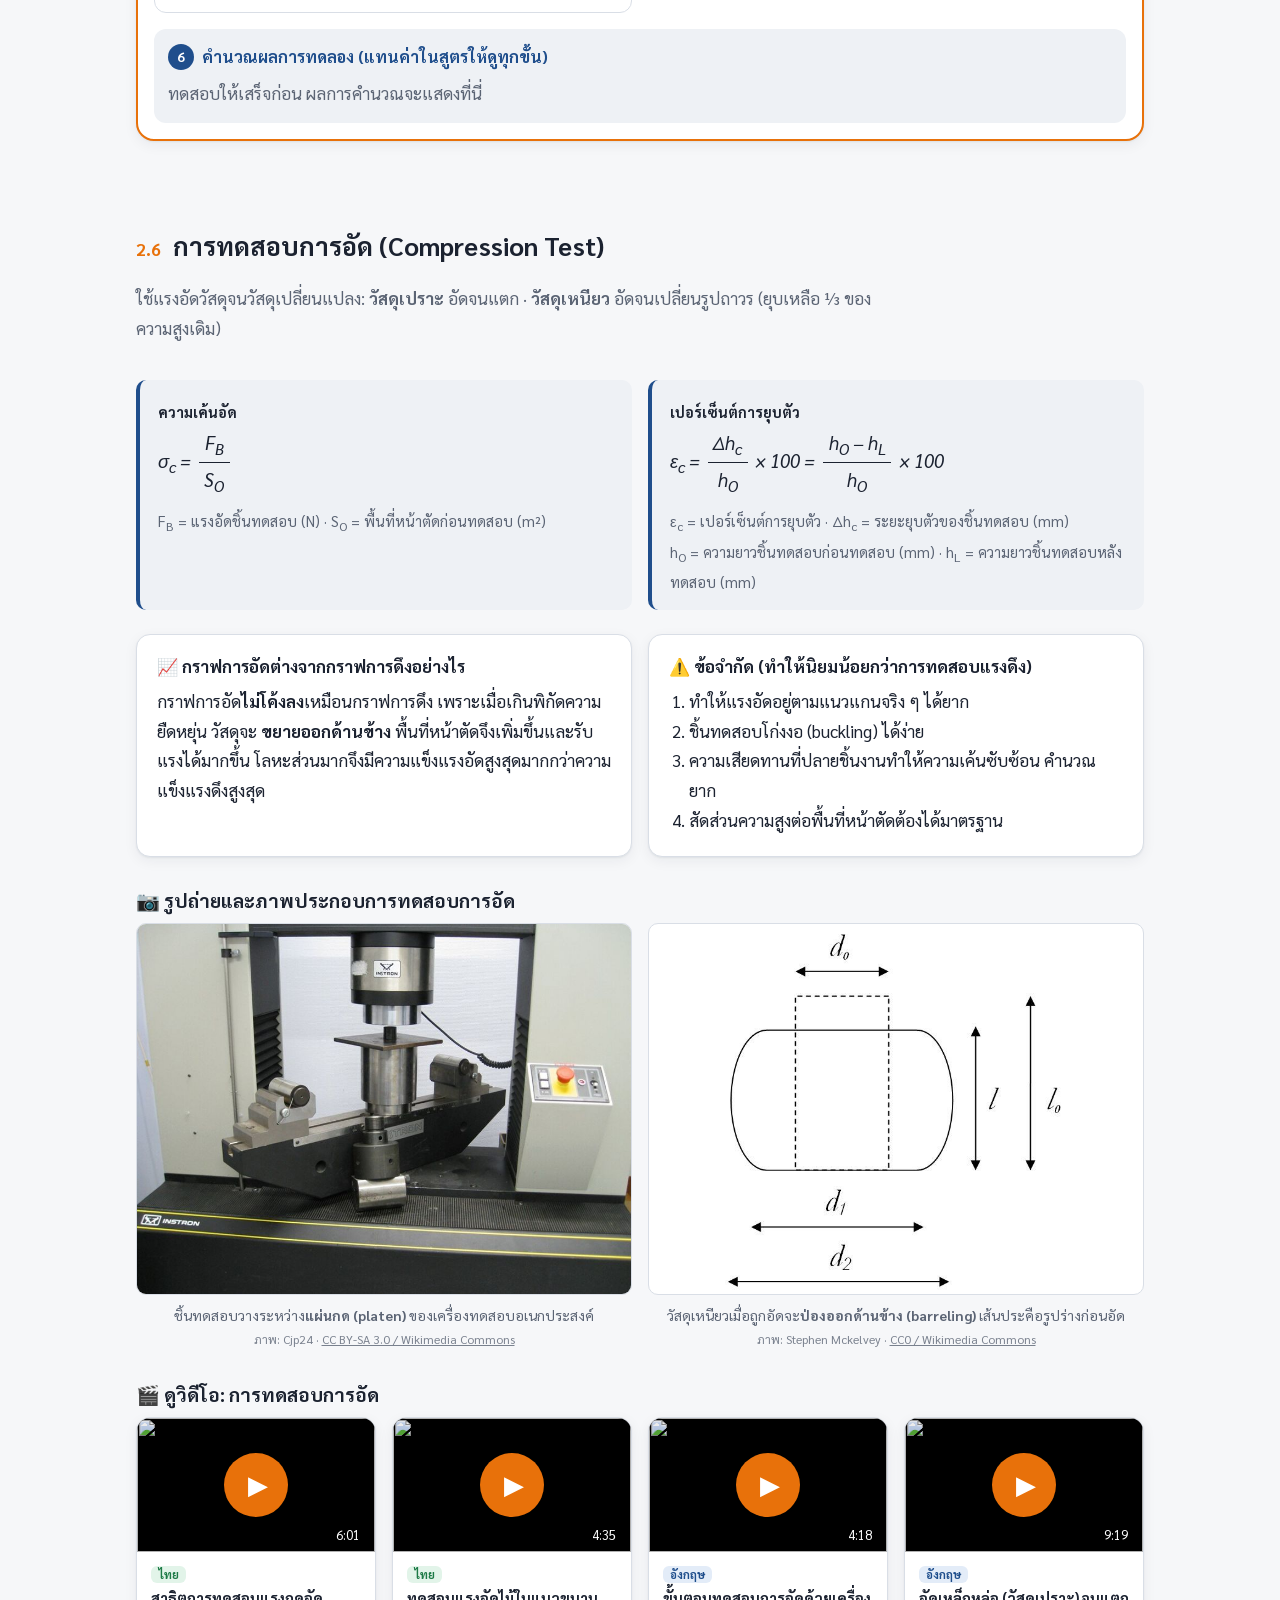
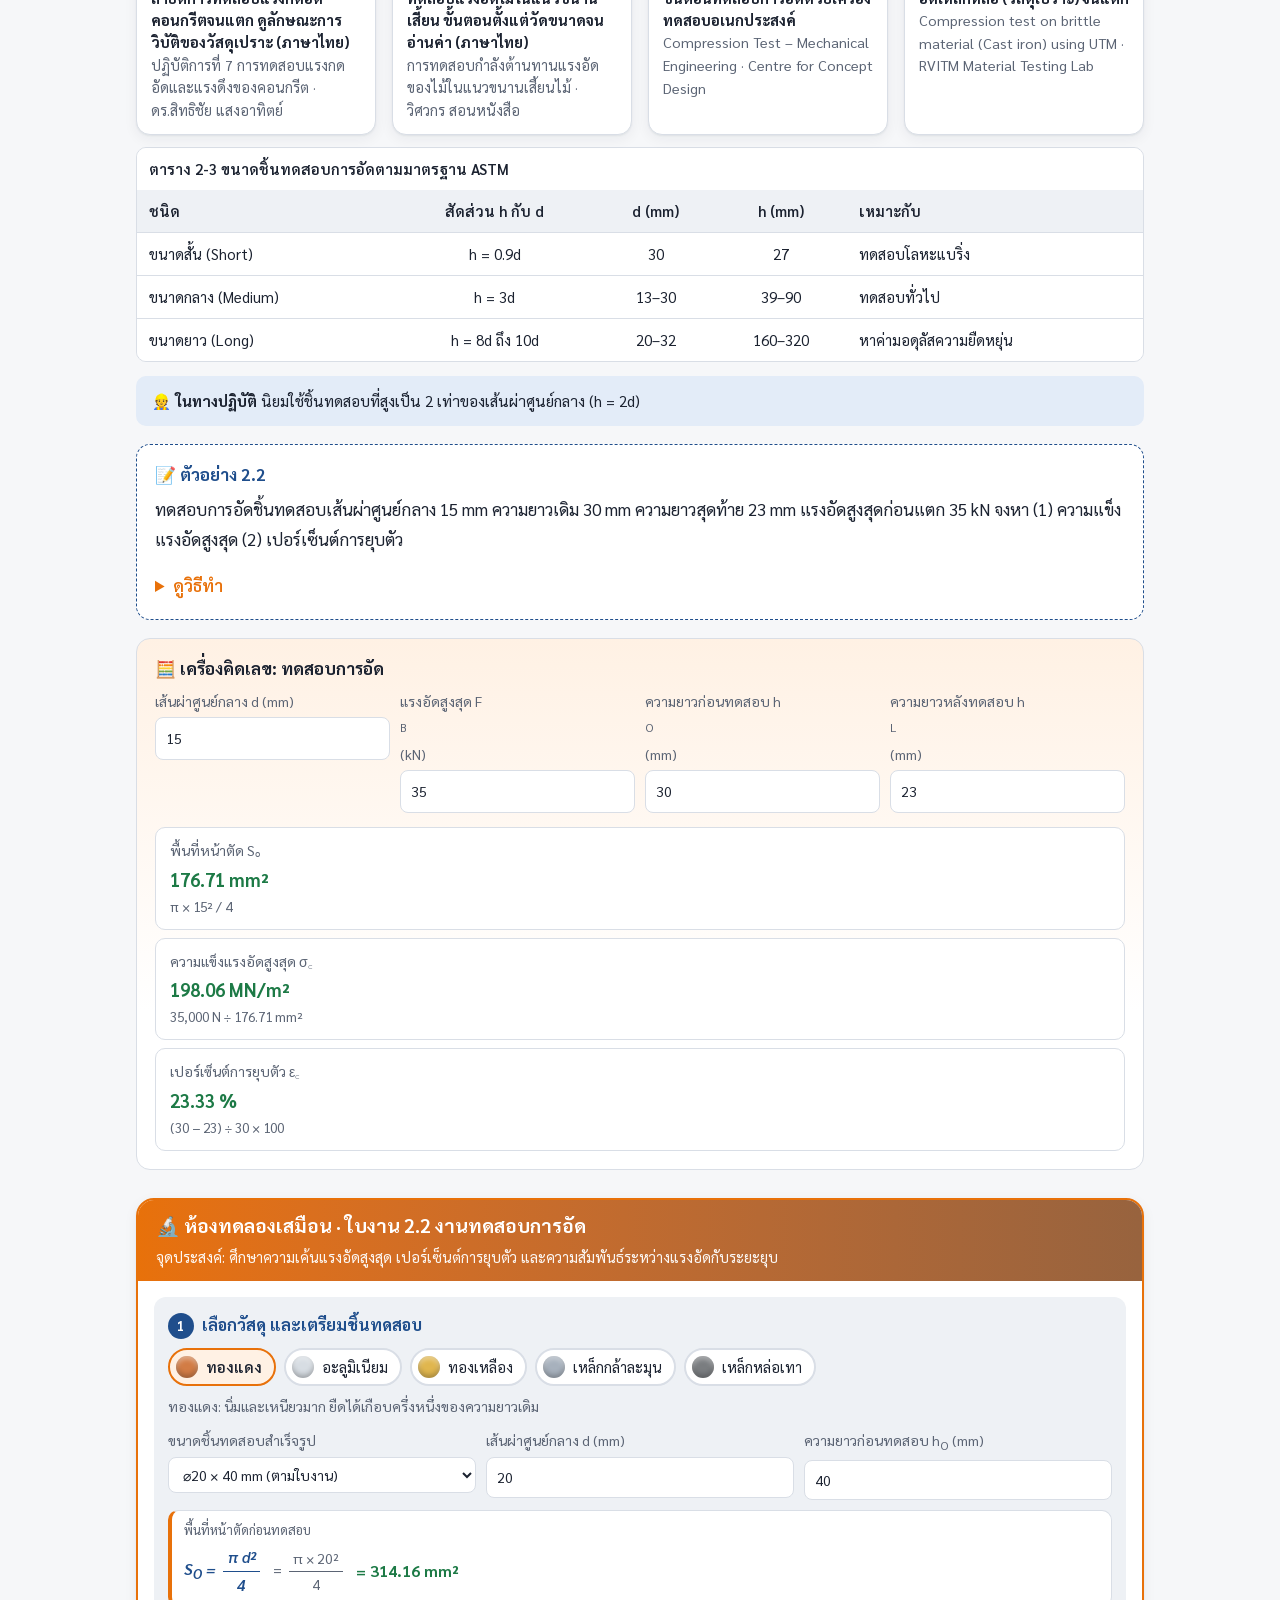
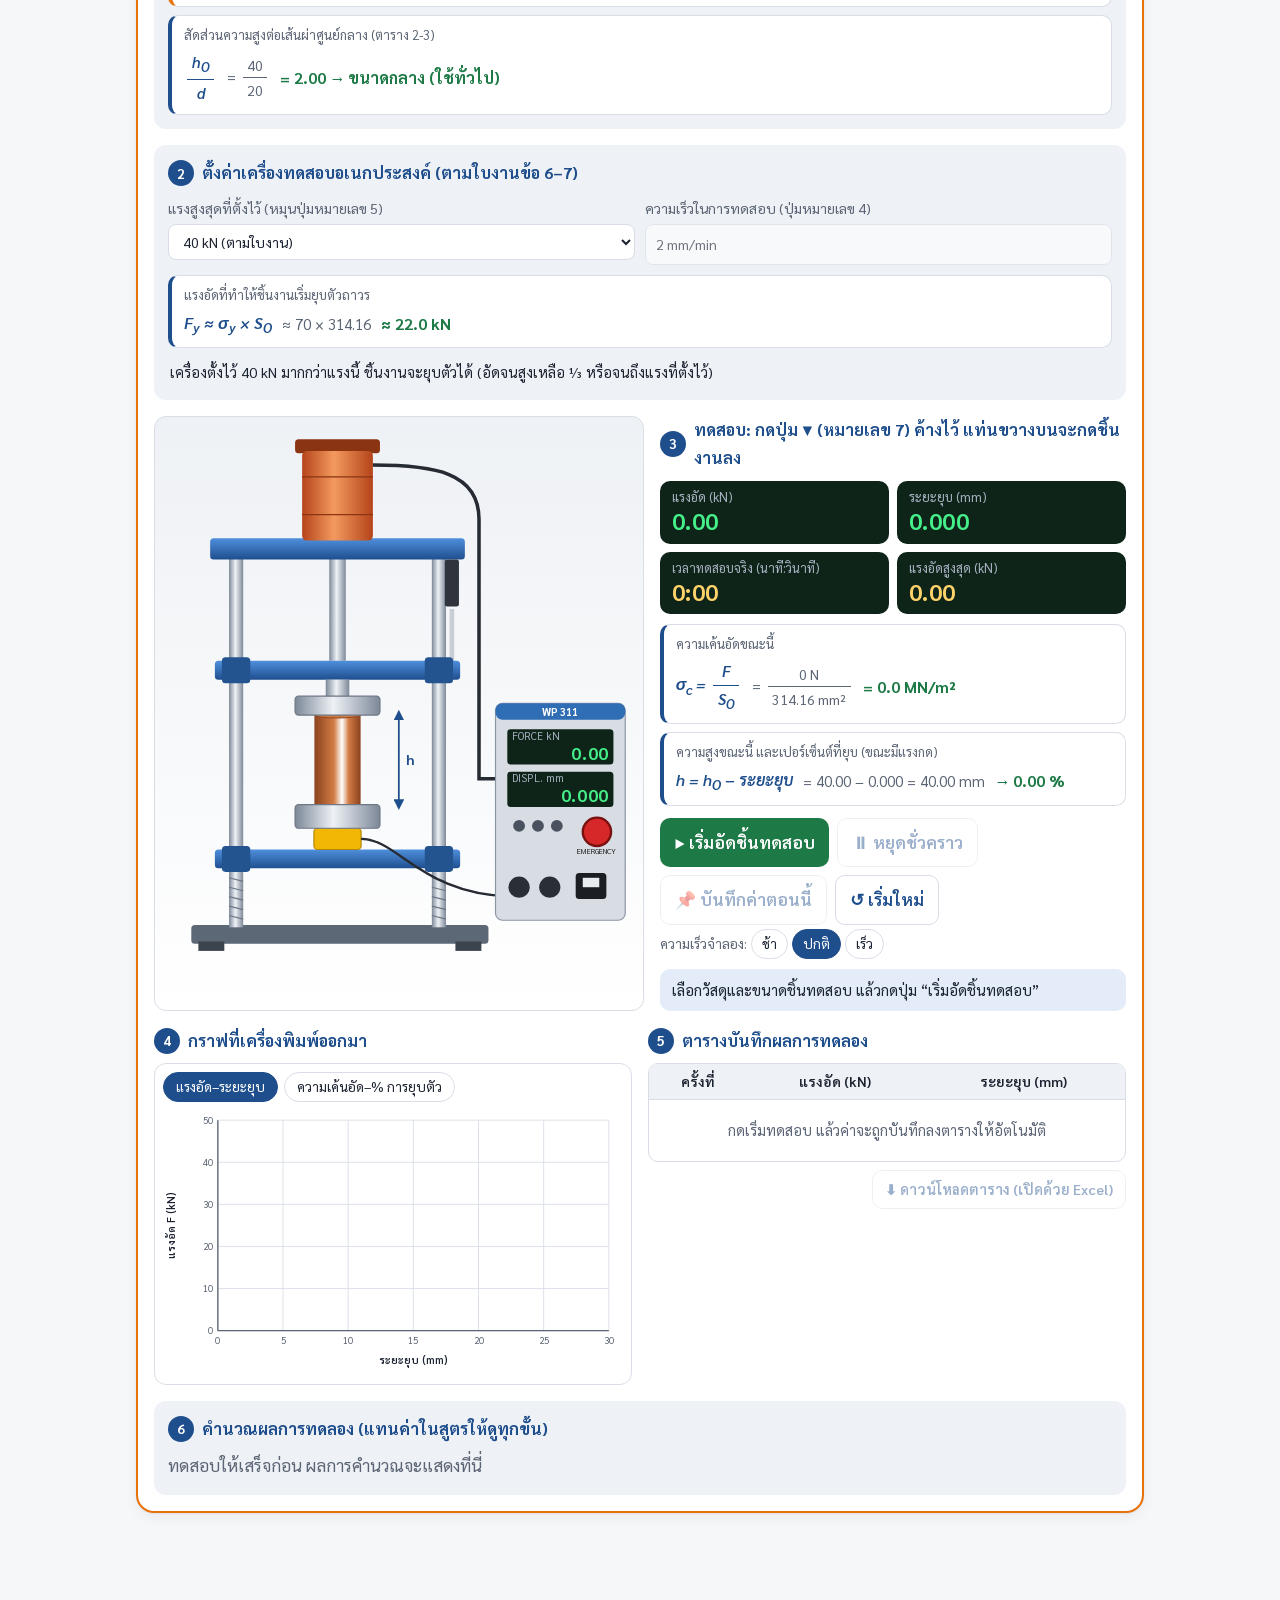
==== commit a337bb22: "เพิ่มวิดีโอภาษาไทย: การทดสอบเฉือนบิด 2 คลิป และเฉือนเดี่ยวเทียบเฉือนคู่ 1 คลิป Co-Authored-By: Claud" ====
--- a/index.html
+++ b/index.html
@@ -619,7 +619,7 @@
           และถ้าวางให้ปลายทั้งสองข้างถูกตัดก็เป็นเฉือนคู่ได้ ส่วนอุปกรณ์ของเครื่องทดสอบอเนกประสงค์ (รูป 2-21) ตัด <b>2 รอย</b> เสมอ (τ = F/2A)</div>
       </div>
     <div class="media-block">
-      <h3>🎬 ดูวิดีโอ: การทดสอบเฉือนคู่</h3>
+      <h3>🎬 ดูวิดีโอ: การทดสอบเฉือนตรง (เฉือนเดี่ยว / เฉือนคู่)</h3>
       <div class="video-grid">
       <div class="video-card">
         <button class="yt" data-yt="4cx25OBIC2w" aria-label="เล่นวิดีโอ: ปฏิบัติการที่ 10 การทดสอบแรงเฉือนของทองเหลือง ทองแดง และอลูมิเนียม"><img src="https://i.ytimg.com/vi/4cx25OBIC2w/hqdefault.jpg" alt="" loading="lazy"><span class="yt-play">▶</span><span class="yt-len">4:45</span></button>
@@ -628,6 +628,10 @@
       <div class="video-card">
         <button class="yt" data-yt="Dv3eVRgSieM" aria-label="เล่นวิดีโอ: การทดสอบหากำลังต้านแรงเฉือนของเหล็กเส้นกลม"><img src="https://i.ytimg.com/vi/Dv3eVRgSieM/hqdefault.jpg" alt="" loading="lazy"><span class="yt-play">▶</span><span class="yt-len">9:38</span></button>
         <div class="video-meta"><span class="lang lang-th">ไทย</span><b>ทดสอบกำลังต้านแรงเฉือนของเหล็กเส้นกลมด้วยเครื่องทดสอบอเนกประสงค์ (ภาษาไทย)</b><span class="small muted">การทดสอบหากำลังต้านแรงเฉือนของเหล็กเส้นกลม · นักศึกษาวิศวกรรมโยธา มทร.อีสาน</span></div>
+      </div>
+      <div class="video-card">
+        <button class="yt" data-yt="IIhiL-dzi1Y" aria-label="เล่นวิดีโอ: การทดสอบกำลังต้านทานแรงเฉือนของเหล็กเสริมระนาบเดี่ยว"><img src="https://i.ytimg.com/vi/IIhiL-dzi1Y/hqdefault.jpg" alt="" loading="lazy"><span class="yt-play">▶</span><span class="yt-len">3:30</span></button>
+        <div class="video-meta"><span class="lang lang-th">ไทย</span><b>เทียบเฉือนเดี่ยว (Single shear) กับเฉือนคู่ (Double shear) ของเหล็กเส้น เฉือนคู่รับแรงได้ราว 2 เท่า (ภาษาไทย)</b><span class="small muted">การทดสอบกำลังต้านทานแรงเฉือนของเหล็กเสริมระนาบเดี่ยว · นักศึกษาวิชาวัสดุวิศวกรรม ม.ศรีปทุม</span></div>
       </div>
       <div class="video-card">
         <button class="yt" data-yt="zphmE5WEFpg" aria-label="เล่นวิดีโอ: MEL203: Double shear test"><img src="https://i.ytimg.com/vi/zphmE5WEFpg/hqdefault.jpg" alt="" loading="lazy"><span class="yt-play">▶</span><span class="yt-len">7:05</span></button>
@@ -709,6 +713,14 @@
       <h3>🎬 ดูวิดีโอ: การทดสอบการเฉือนบิด</h3>
       <div class="video-grid">
       <div class="video-card">
+        <button class="yt" data-yt="6fHvtK1K2LM" aria-label="เล่นวิดีโอ: ปฏิบัติการที่ 4 การทดสอบแรงบิดของเหล็กและเหล็กหล่อ"><img src="https://i.ytimg.com/vi/6fHvtK1K2LM/hqdefault.jpg" alt="" loading="lazy"><span class="yt-play">▶</span><span class="yt-len">9:51</span></button>
+        <div class="video-meta"><span class="lang lang-th">ไทย</span><b>ทดสอบแรงบิดเหล็กกล้าเทียบกับเหล็กหล่อด้วยชุดทดลองเฉือนบิด ตรงกับใบงาน 2.4 (ภาษาไทย)</b><span class="small muted">ปฏิบัติการที่ 4 การทดสอบแรงบิดของเหล็กและเหล็กหล่อ · ดร.สิทธิชัย แสงอาทิตย์</span></div>
+      </div>
+      <div class="video-card">
+        <button class="yt" data-yt="0GbUyP-3CSs" aria-label="เล่นวิดีโอ: ทดสอบเเรงบิด"><img src="https://i.ytimg.com/vi/0GbUyP-3CSs/hqdefault.jpg" alt="" loading="lazy"><span class="yt-play">▶</span><span class="yt-len">7:54</span></button>
+        <div class="video-meta"><span class="lang lang-th">ไทย</span><b>ภาพใกล้ชิ้นทดสอบขณะถูกบิด เห็นเส้นที่ขีดไว้บนชิ้นงานบิดเป็นเกลียวจนขาด (ภาษาไทย)</b><span class="small muted">ทดสอบเเรงบิด · Nattapong Phonput</span></div>
+      </div>
+      <div class="video-card">
         <button class="yt" data-yt="qPIug2sewFA" aria-label="เล่นวิดีโอ: Torsion Test Demonstration: Cast Iron and Carbon Steel"><img src="https://i.ytimg.com/vi/qPIug2sewFA/hqdefault.jpg" alt="" loading="lazy"><span class="yt-play">▶</span><span class="yt-len">7:09</span></button>
         <div class="video-meta"><span class="lang lang-en">อังกฤษ</span><b>เทียบเหล็กหล่อ (แตกเร็ว) กับเหล็กกล้า (บิดได้หลายรอบ)</b><span class="small muted">Torsion Test Demonstration: Cast Iron and Carbon Steel · Engineers Academy</span></div>
       </div>
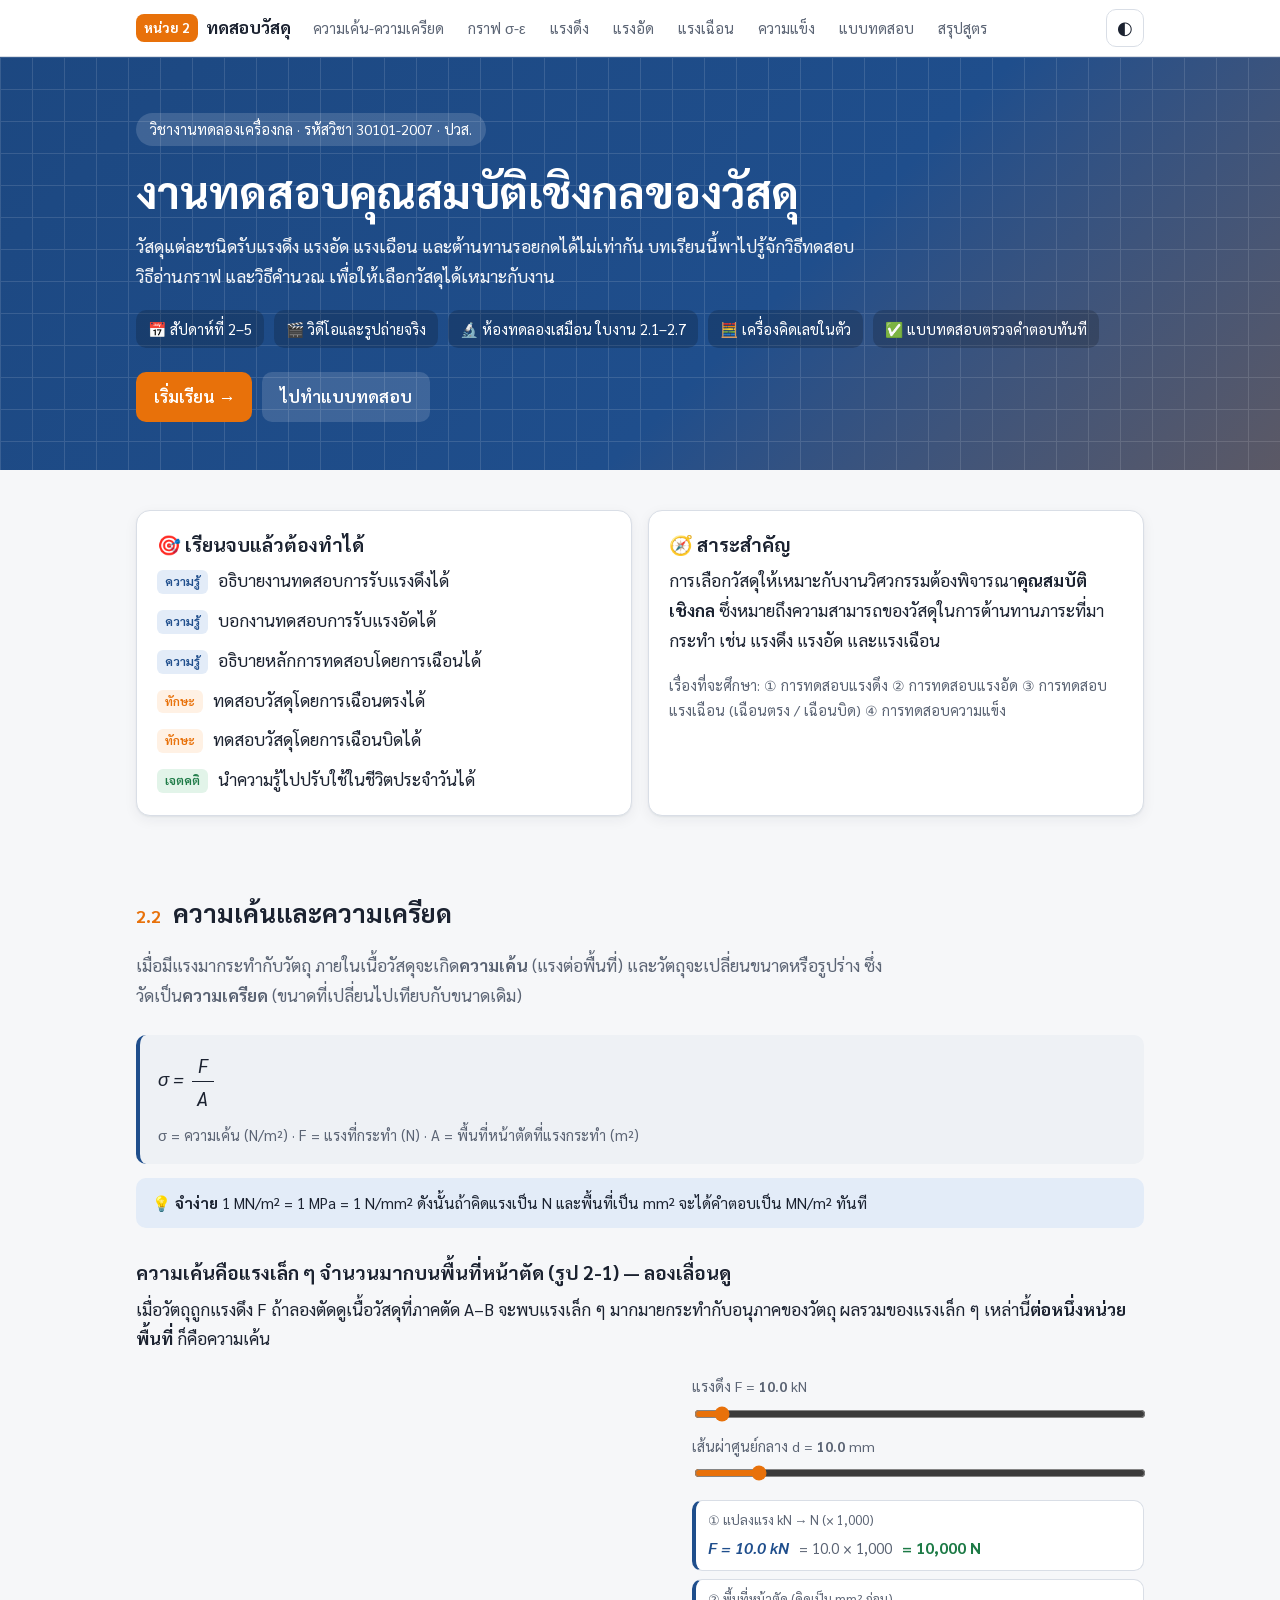
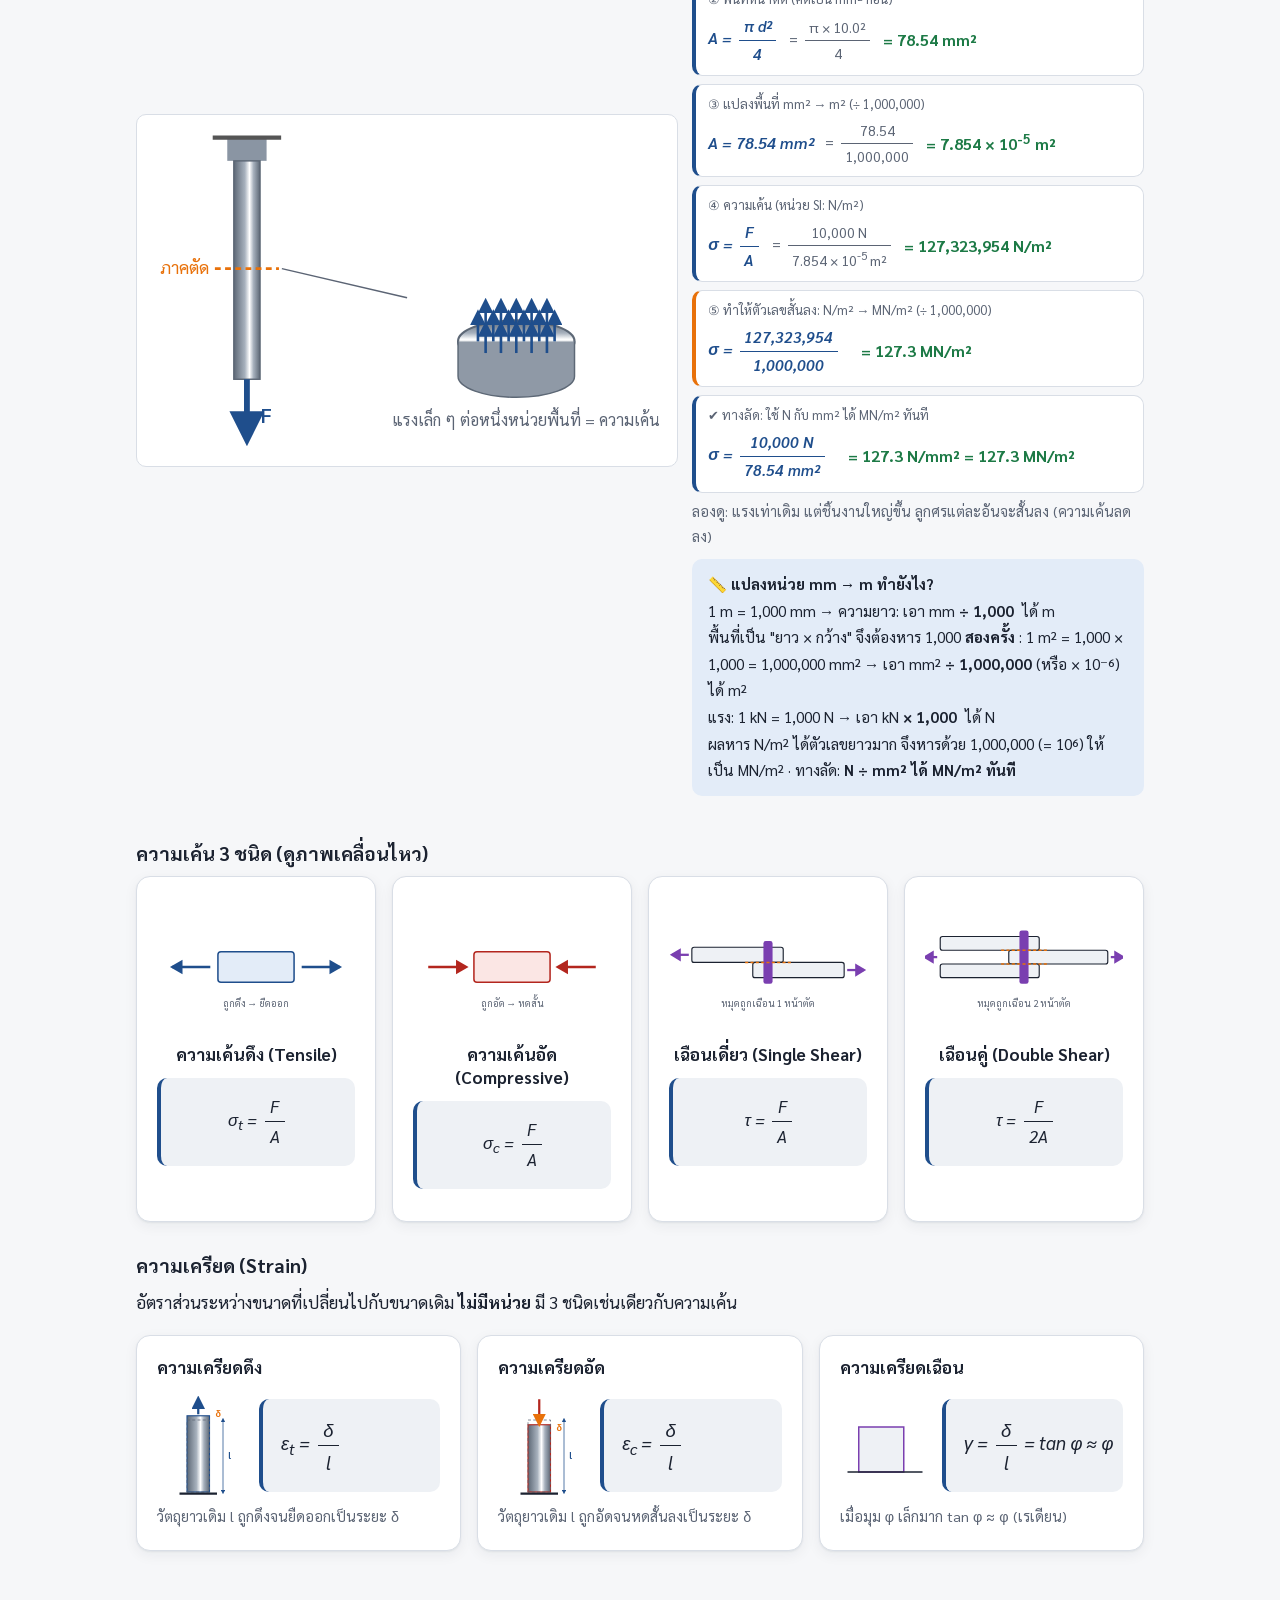
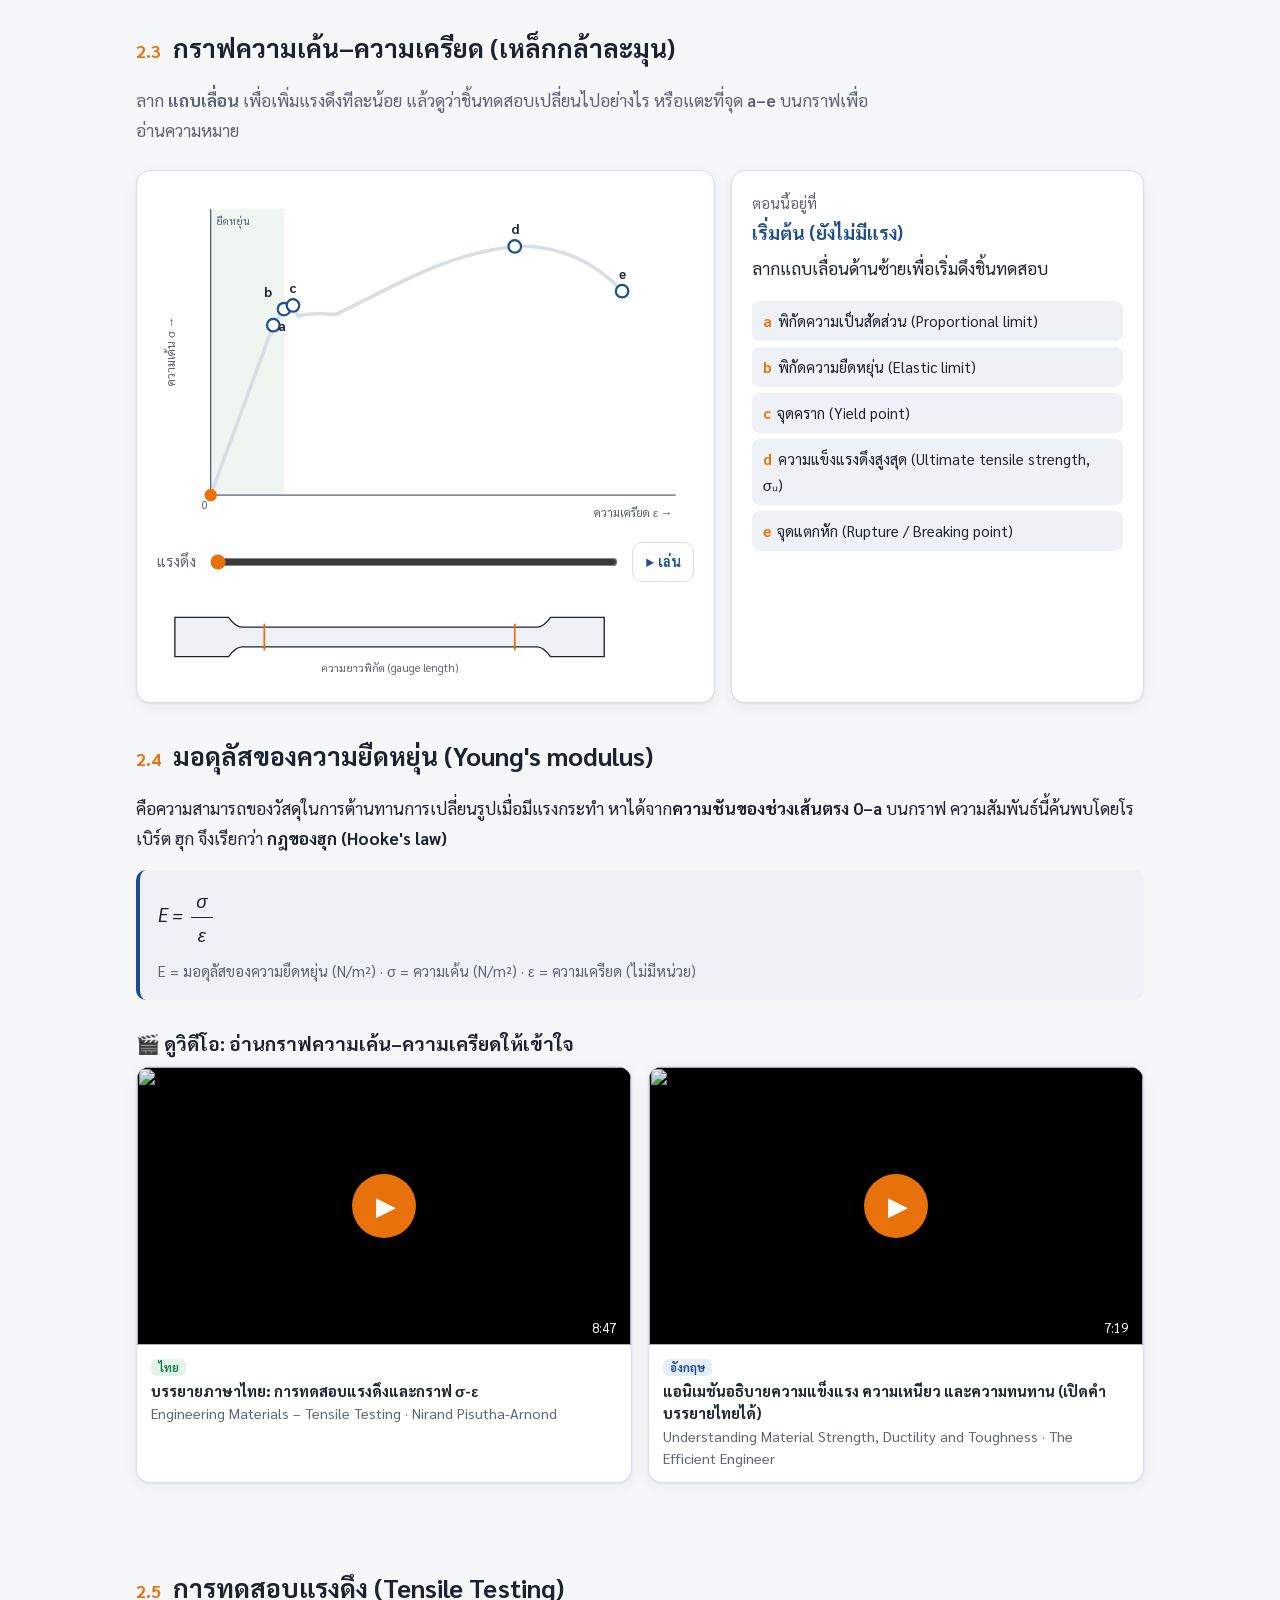
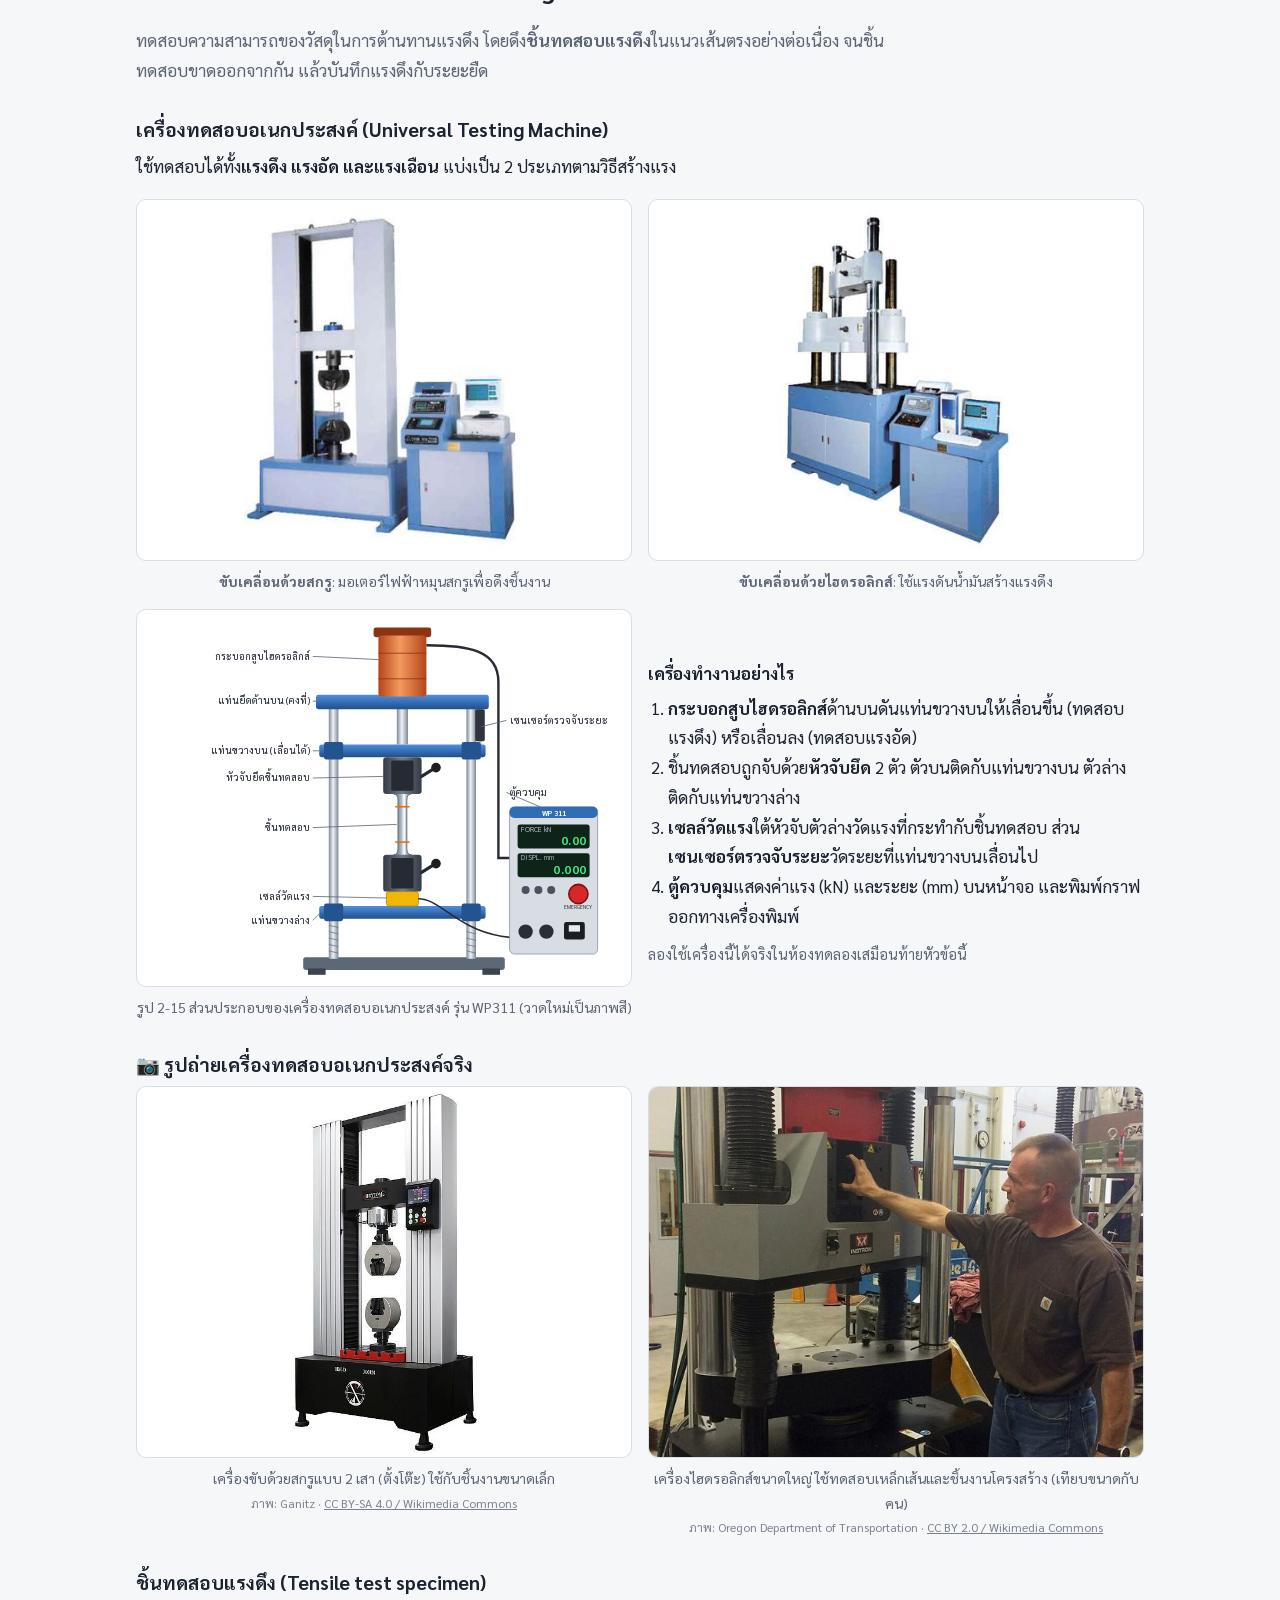
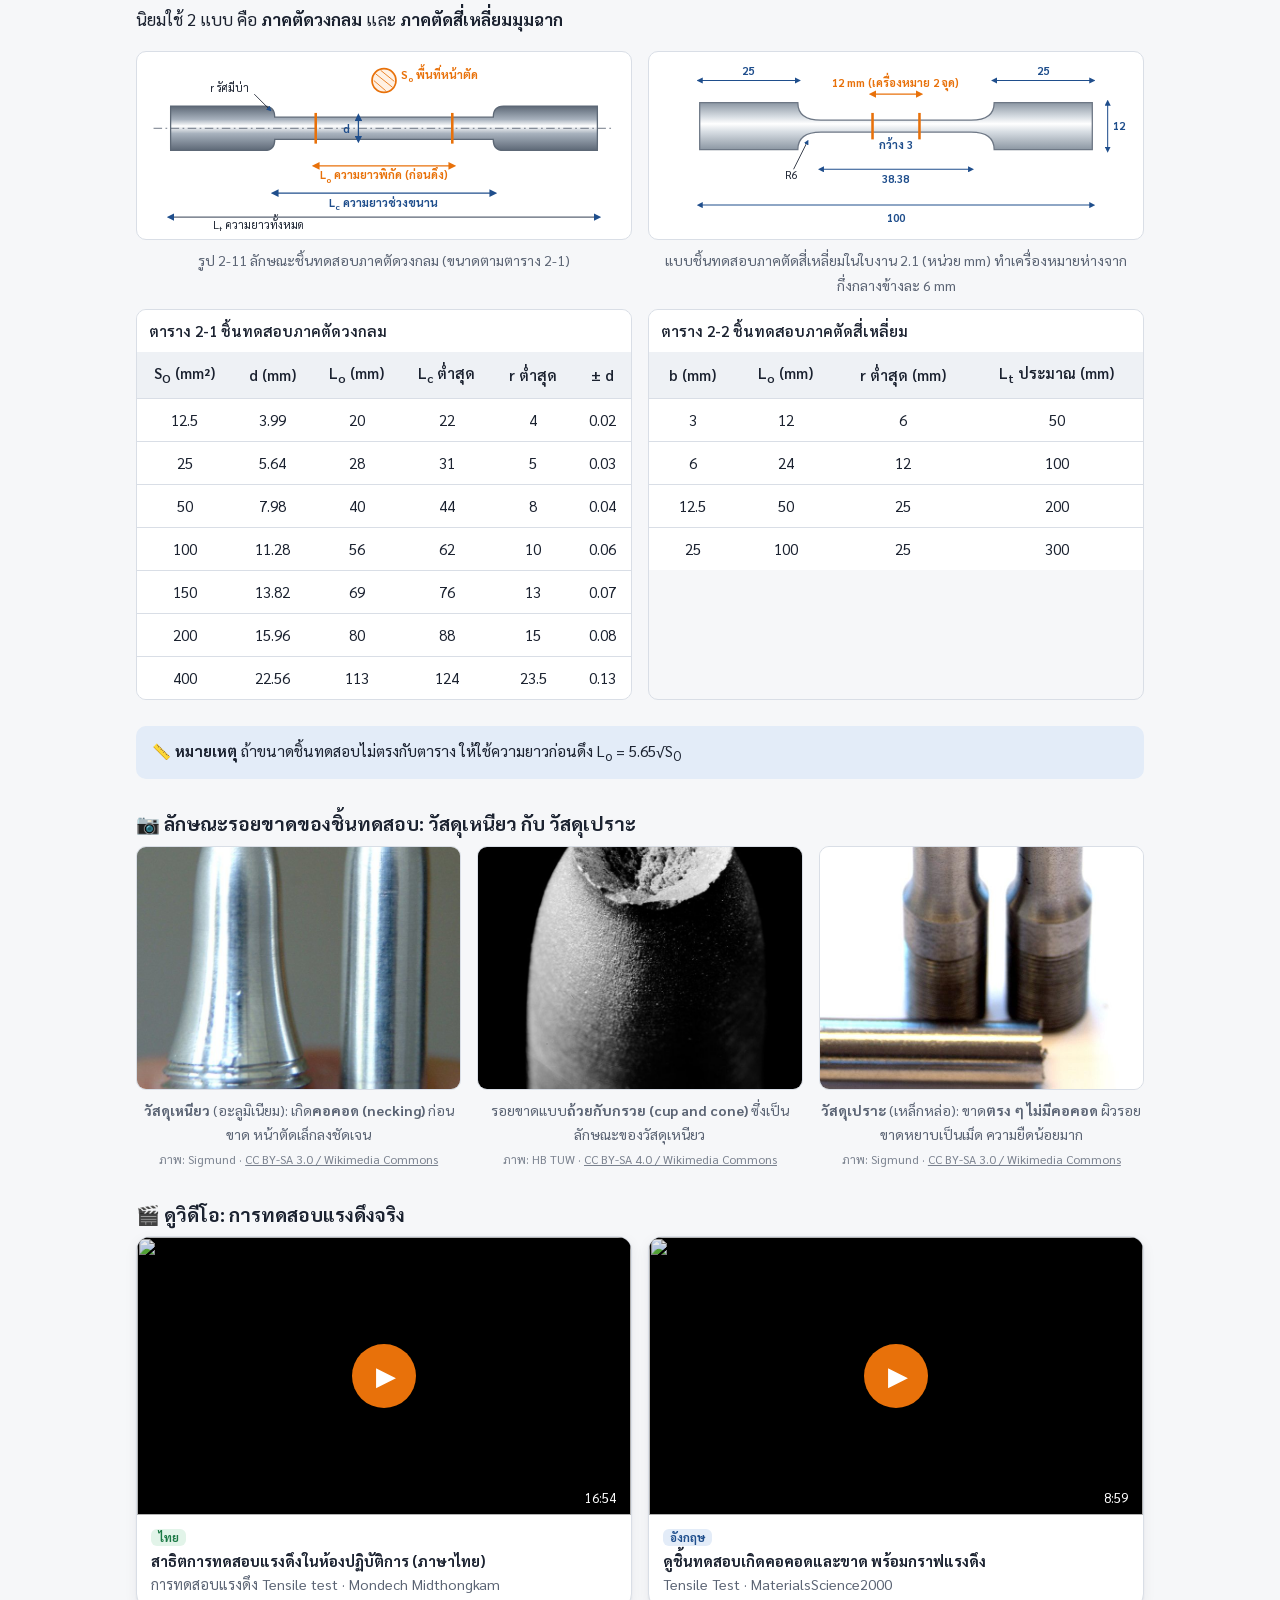
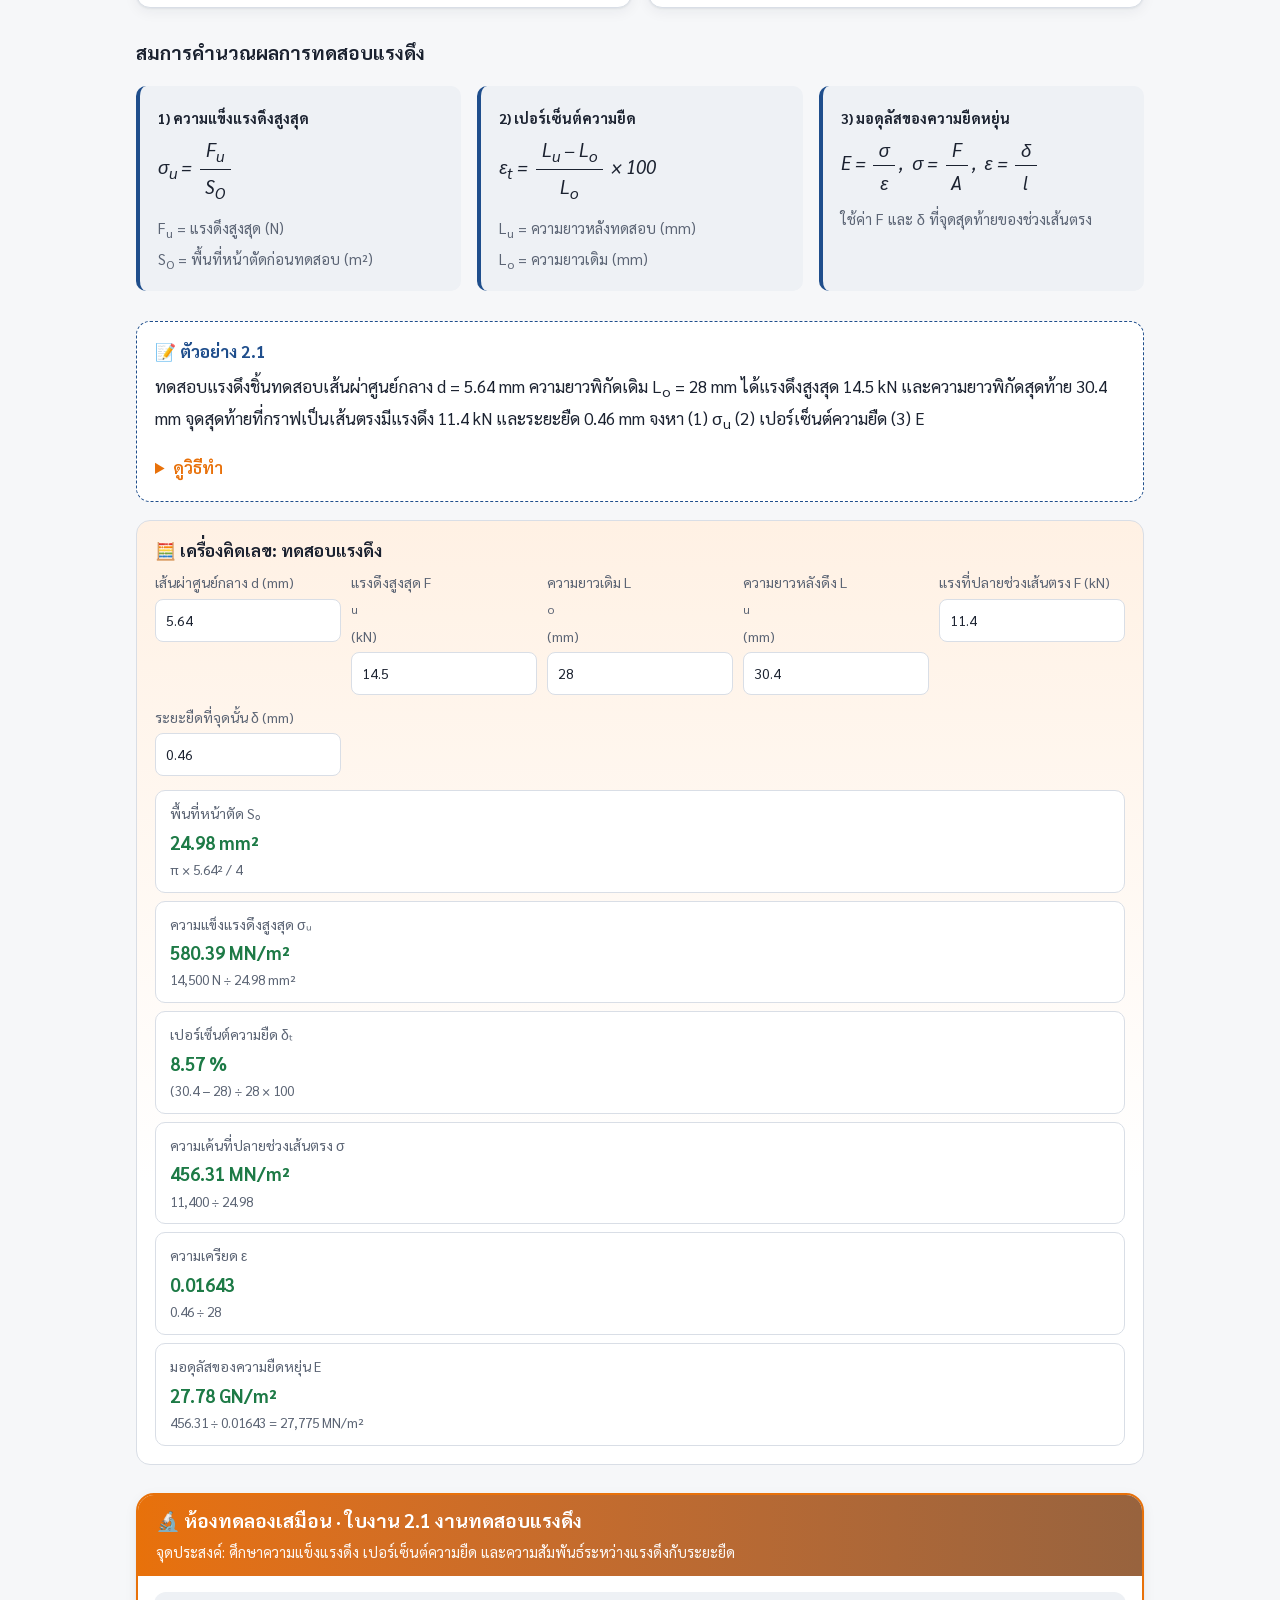
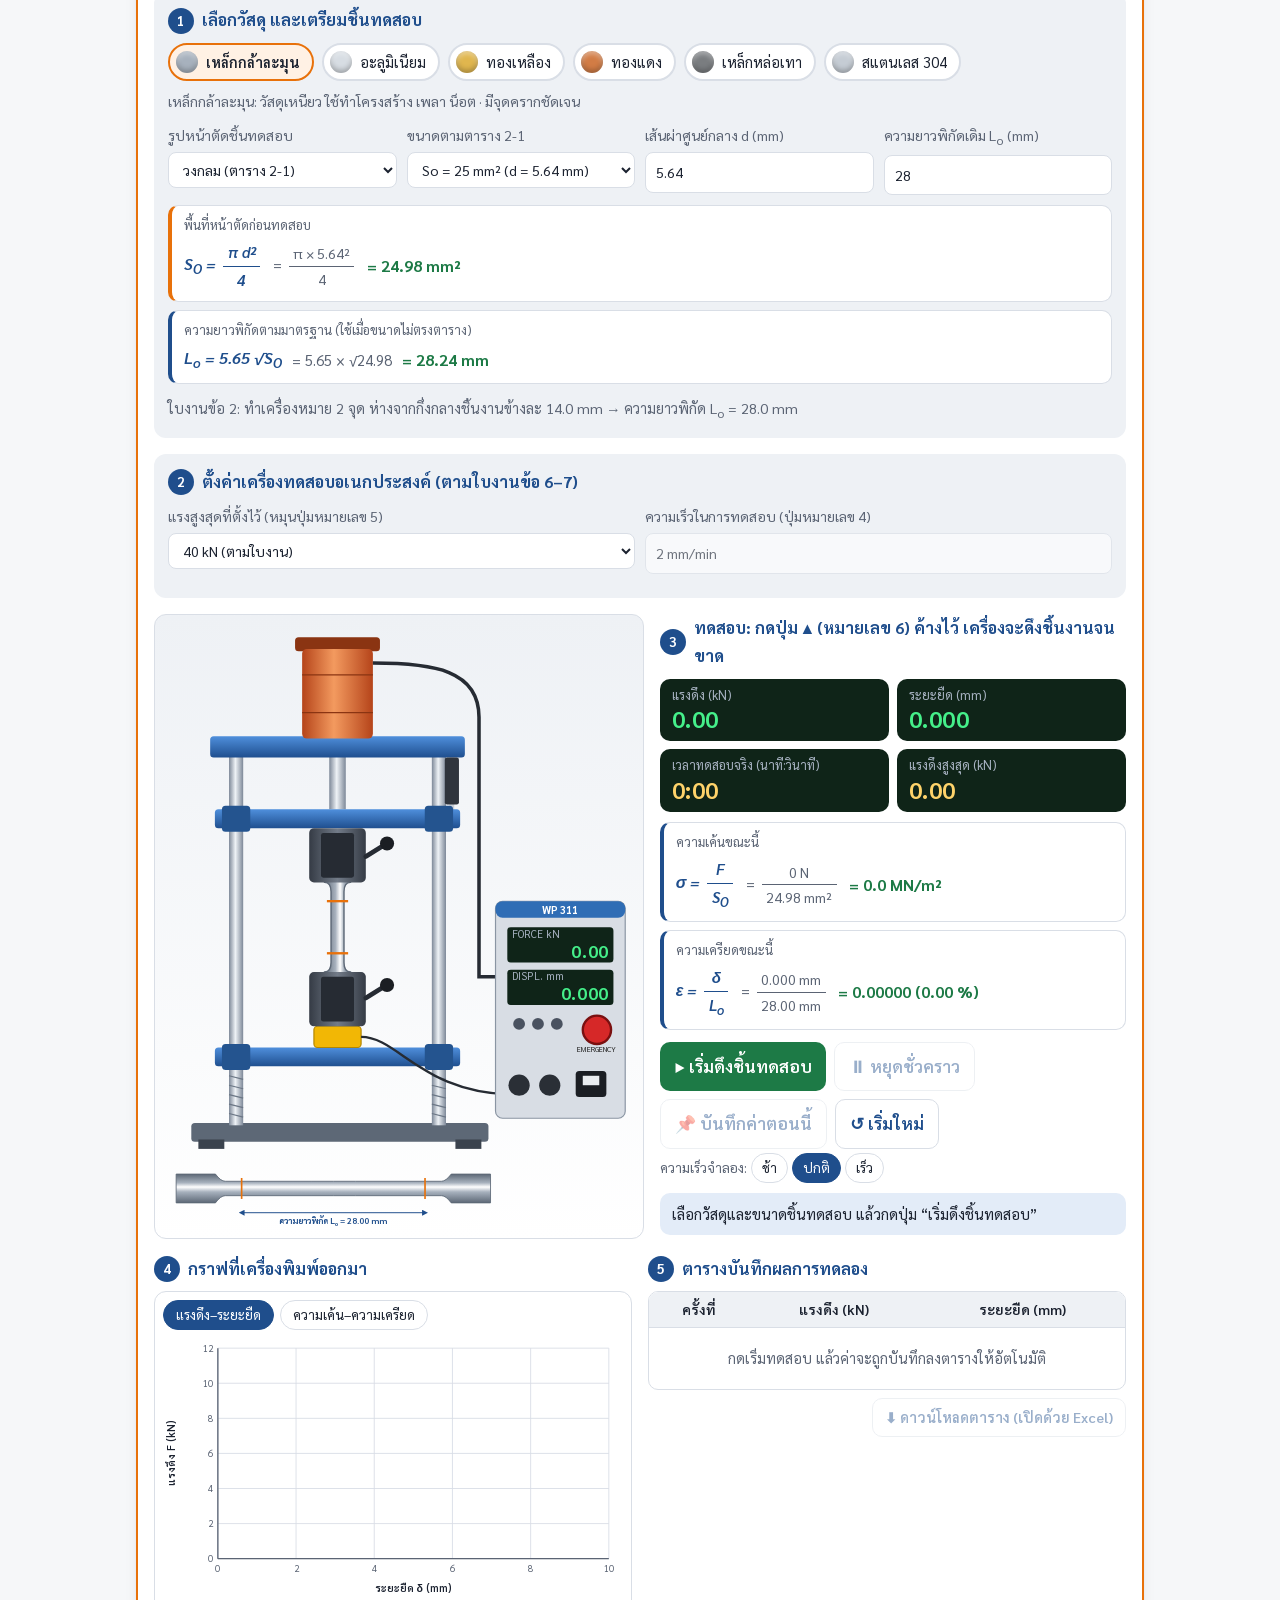
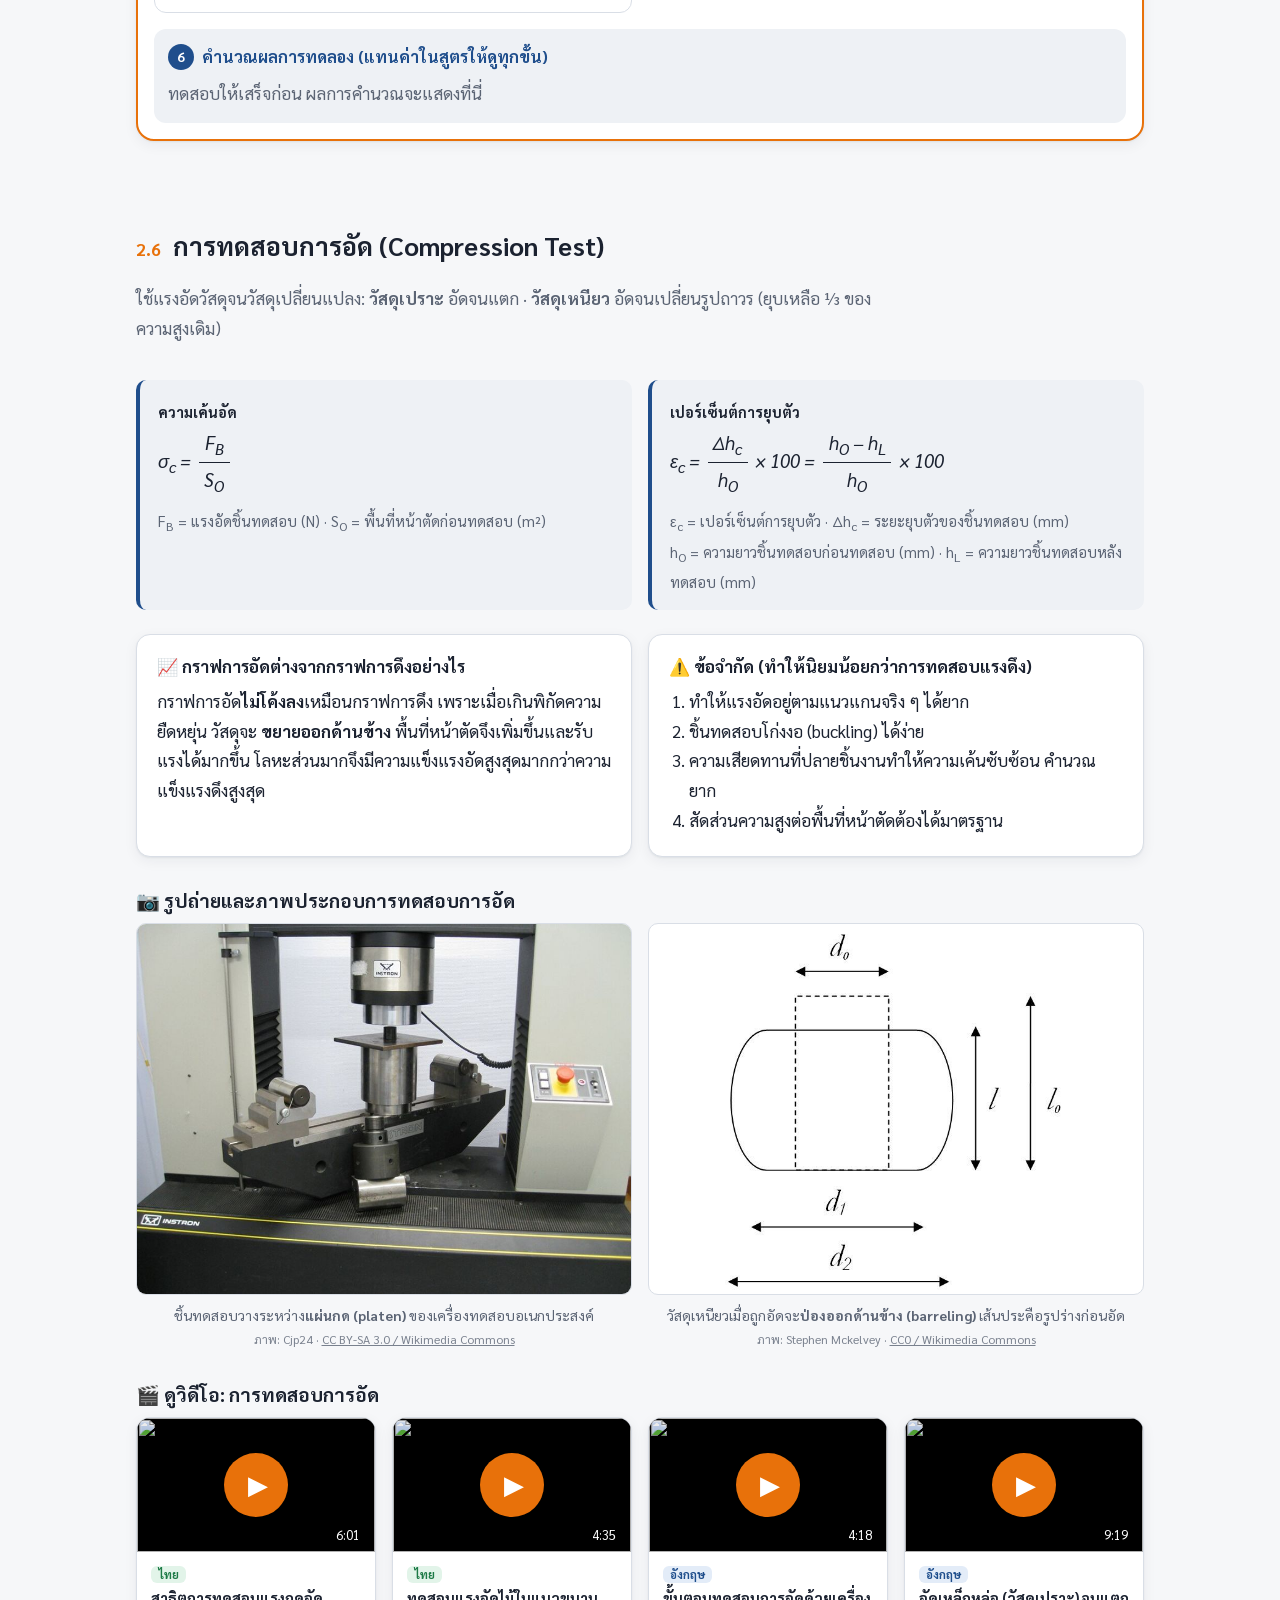
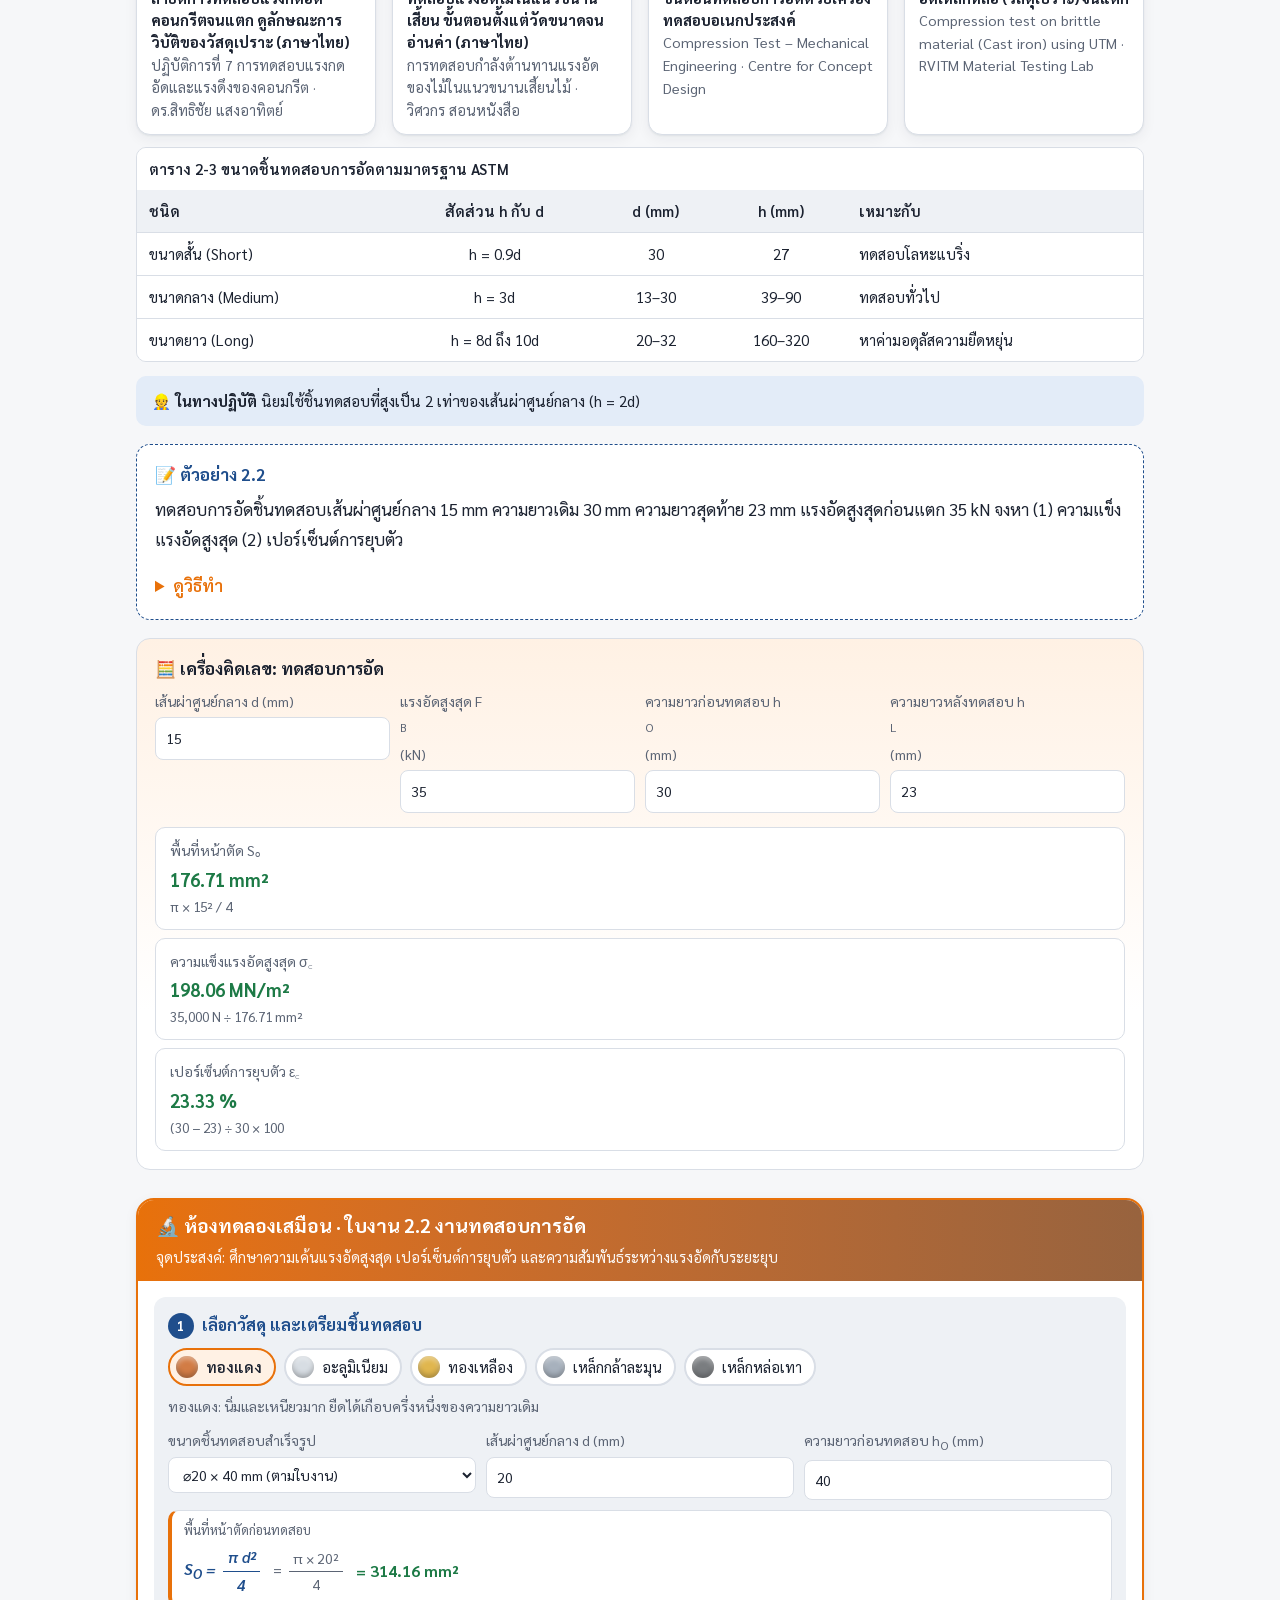
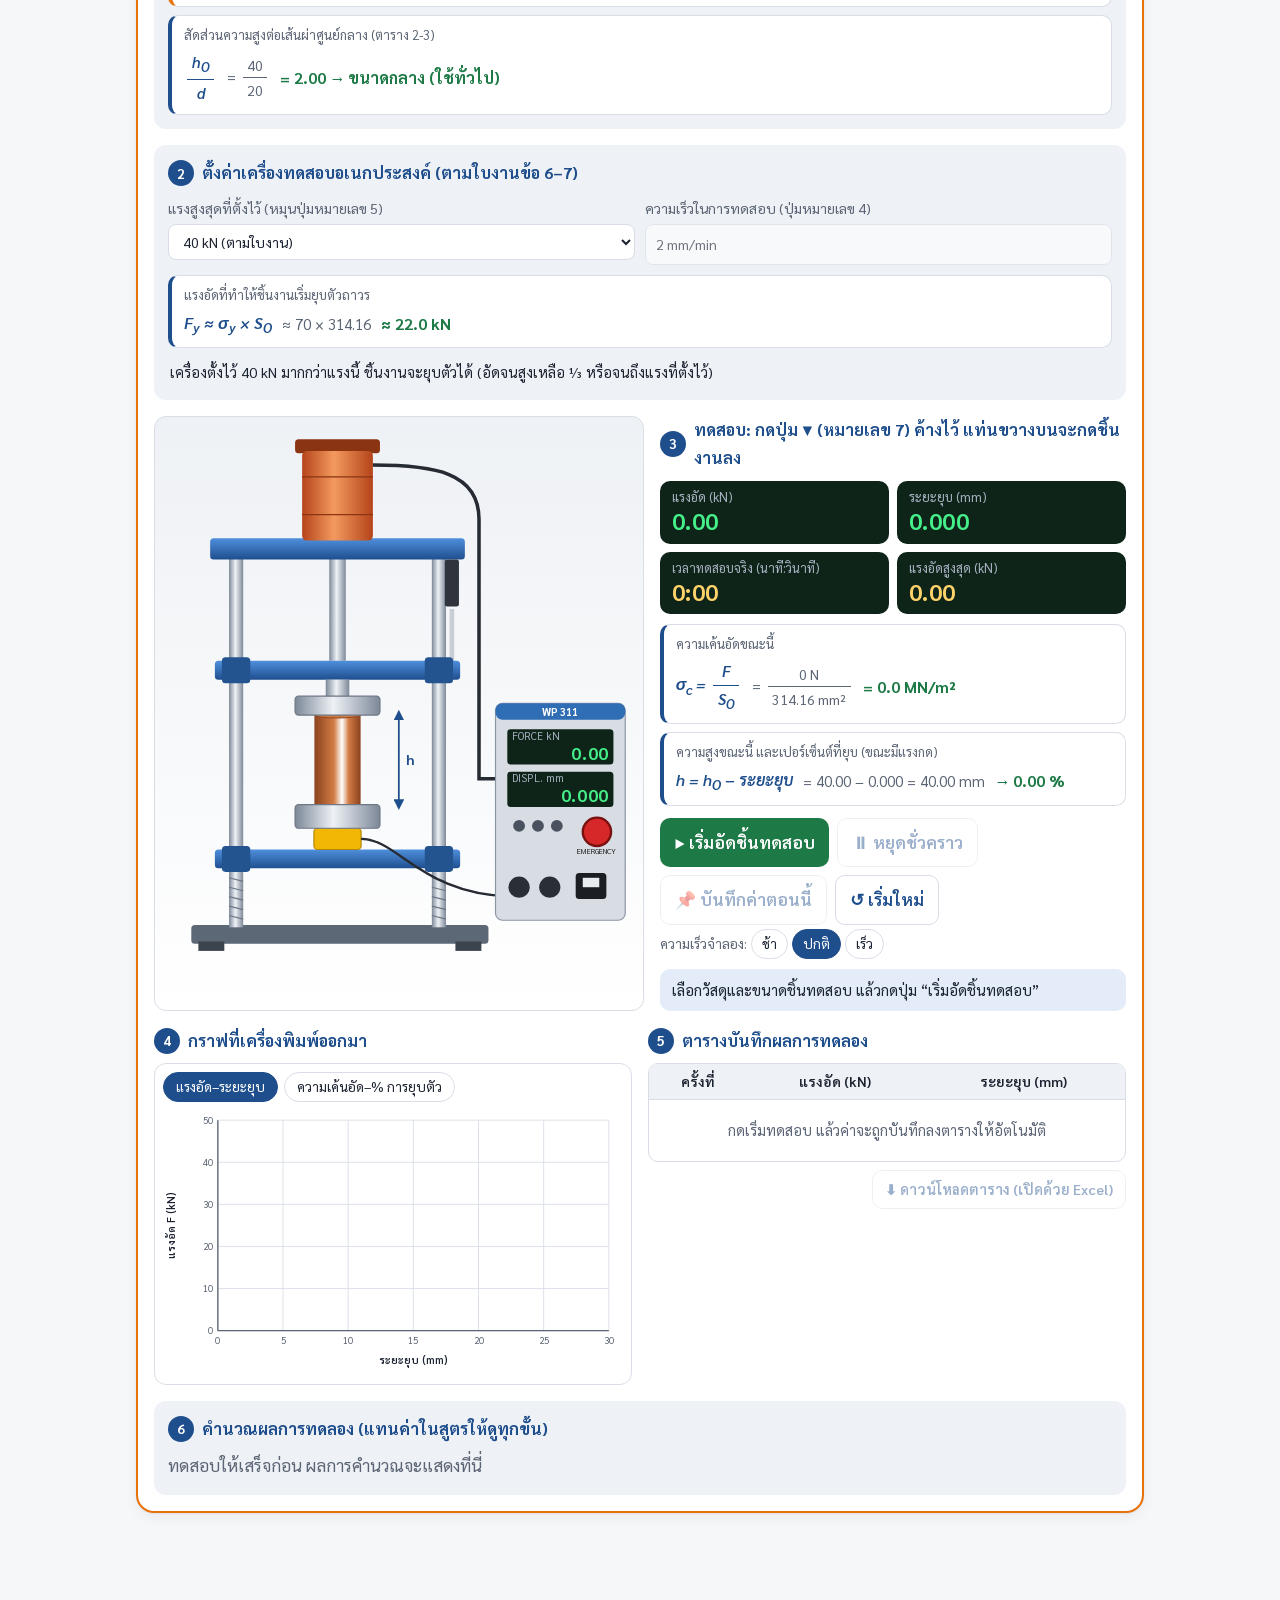
==== commit 42fe22e2: "บังคับเบราว์เซอร์โหลดไฟล์ css/js ใหม่ (?v=2) Co-Authored-By: Claude Opus 5.5 <noreply@anthropic.com>" ====
--- a/index.html
+++ b/index.html
@@ -9,8 +9,8 @@
 <link rel="preconnect" href="https://fonts.googleapis.com">
 <link rel="preconnect" href="https://fonts.gstatic.com" crossorigin>
 <link href="https://fonts.googleapis.com/css2?family=Sarabun:ital,wght@0,400;0,500;0,600;0,700;1,400;1,600&display=swap" rel="stylesheet">
-<link rel="stylesheet" href="css/style.css">
-<link rel="stylesheet" href="css/lab.css">
+<link rel="stylesheet" href="css/style.css?v=2">
+<link rel="stylesheet" href="css/lab.css?v=2">
 </head>
 <body>
 
@@ -1260,7 +1260,7 @@
 
 <button class="to-top" id="toTop" aria-label="กลับขึ้นด้านบน">↑</button>
 
-<script src="js/main.js"></script>
-<script src="js/lab.js"></script>
+<script src="js/main.js?v=2"></script>
+<script src="js/lab.js?v=2"></script>
 </body>
 </html>
--- a/css/lab.css
+++ b/css/lab.css
@@ -153,6 +153,9 @@
 .scope-ctl { display: grid; gap: 8px; margin-top: 10px; }
 .scope-ctl label { flex-direction: row; align-items: center; gap: 8px; }
 .scope-ctl input[type=range] { flex: 1; accent-color: var(--accent); padding: 0; }
+.scope-ctl .sc-fine { flex-shrink: 0; min-width: 34px; min-height: 34px; padding: 0; font-size: 1.15rem; line-height: 1; touch-action: manipulation; }
+.sc-msg { margin-top: 10px; }
+@media (max-width: 560px) { .scope-ctl label { flex-wrap: wrap; } .scope-ctl .sc-lb { flex-basis: 100%; } }
 .scope-ctl output { min-width: 74px; font-weight: 700; color: var(--text); text-align: right; font-variant-numeric: tabular-nums; }
 
 /* ขั้นตอนการทดลองแบบเช็กลิสต์ */
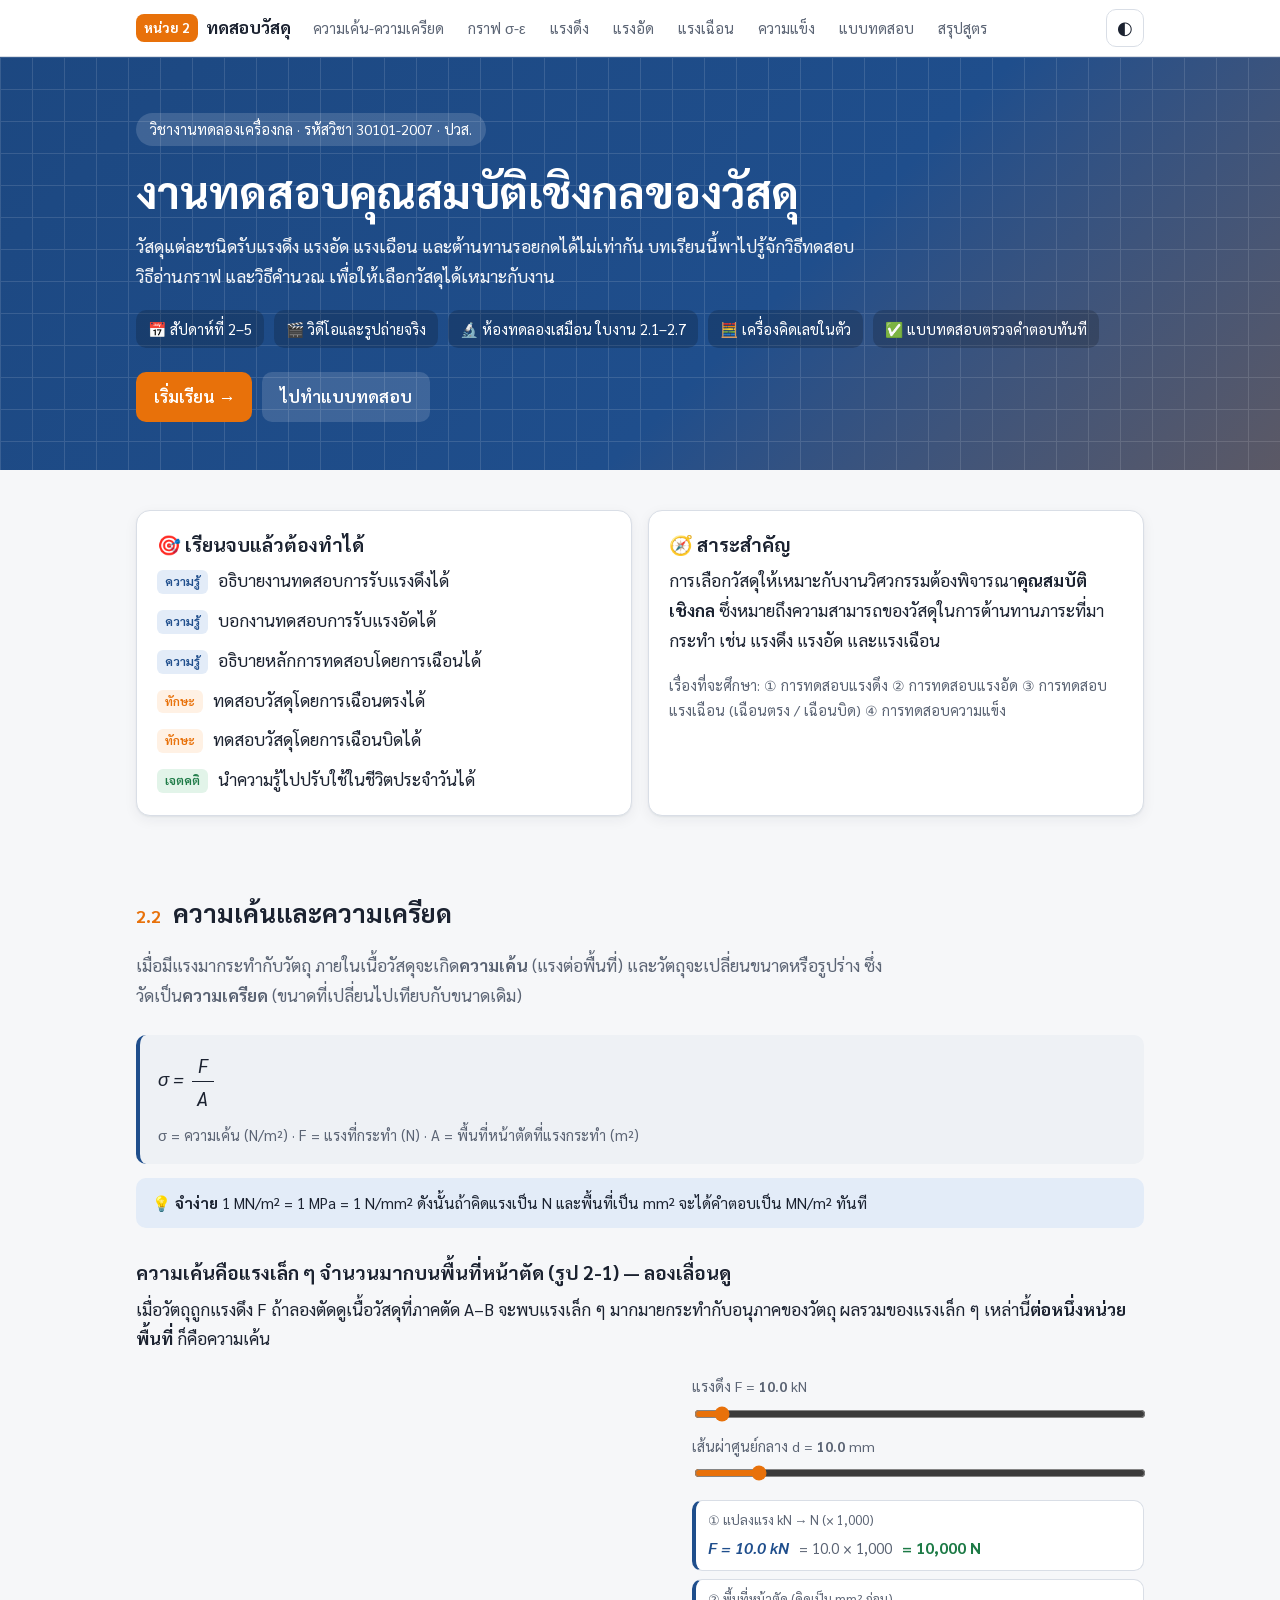
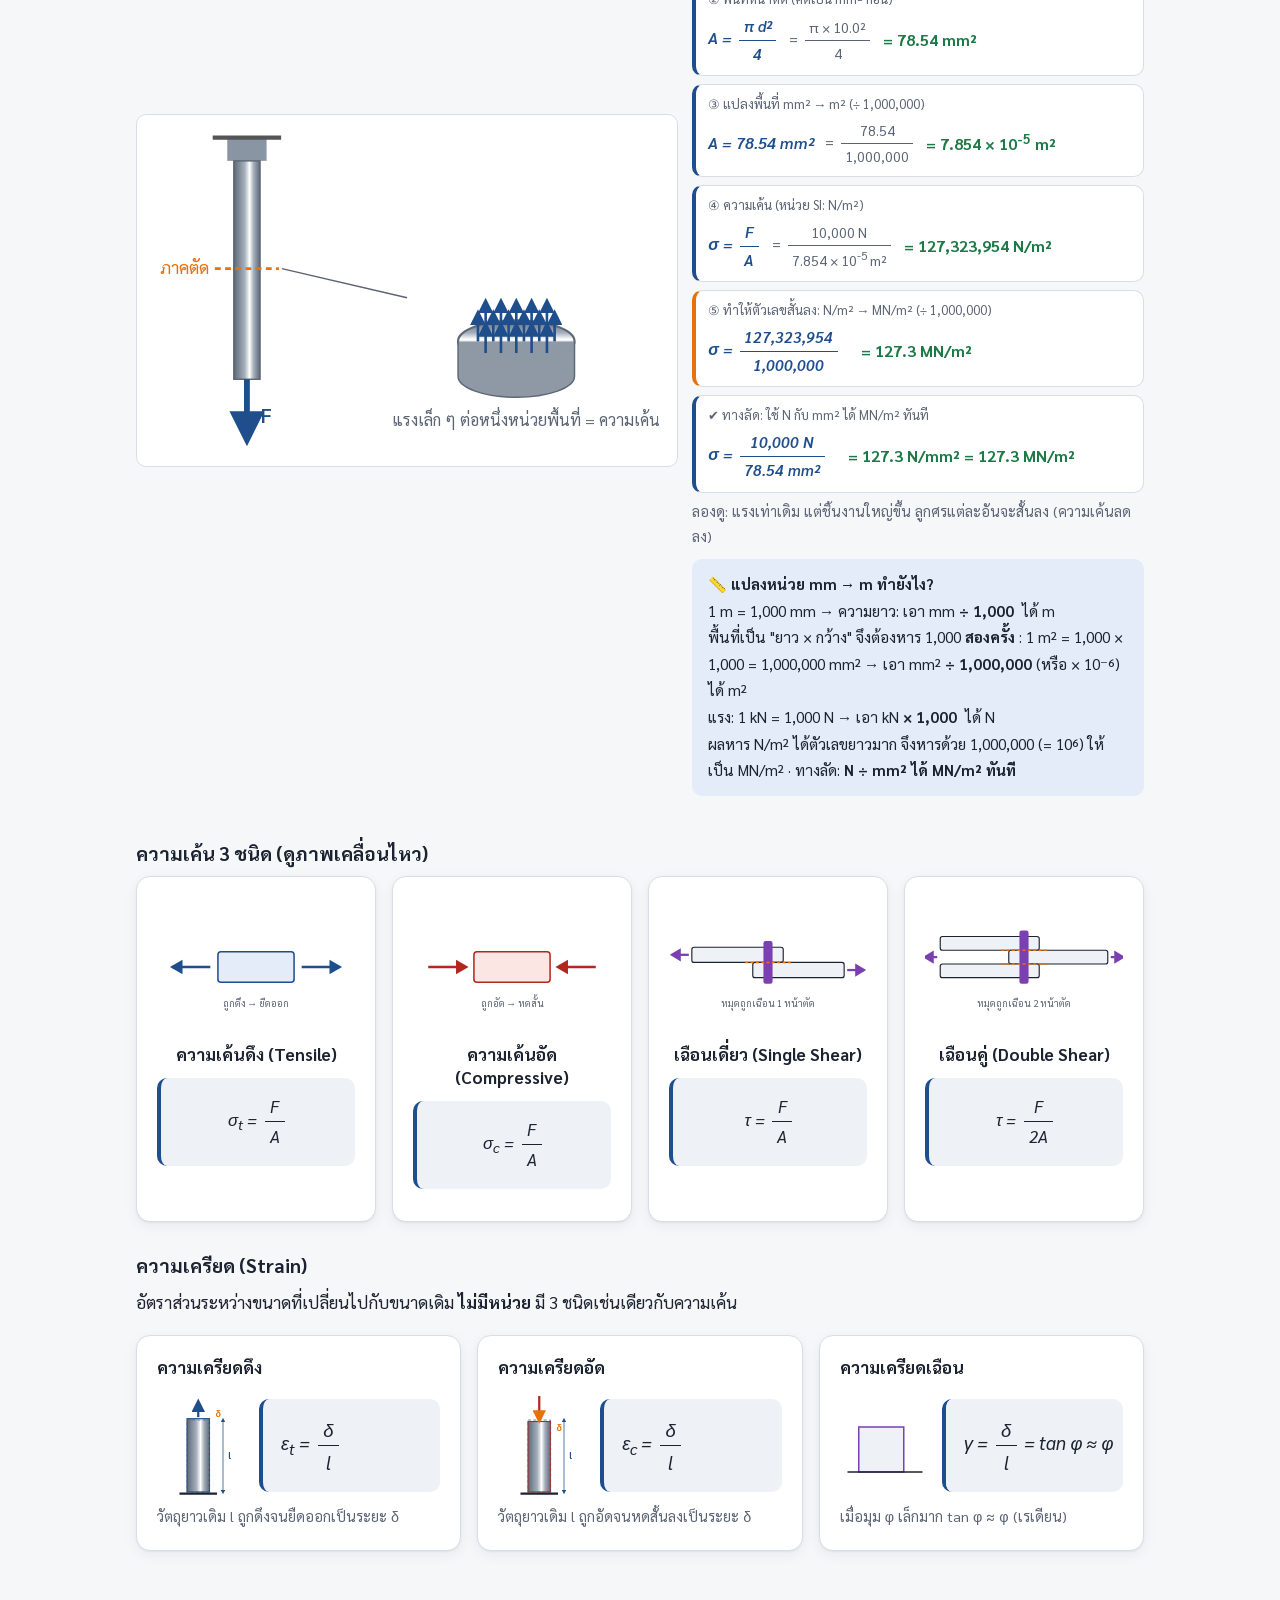
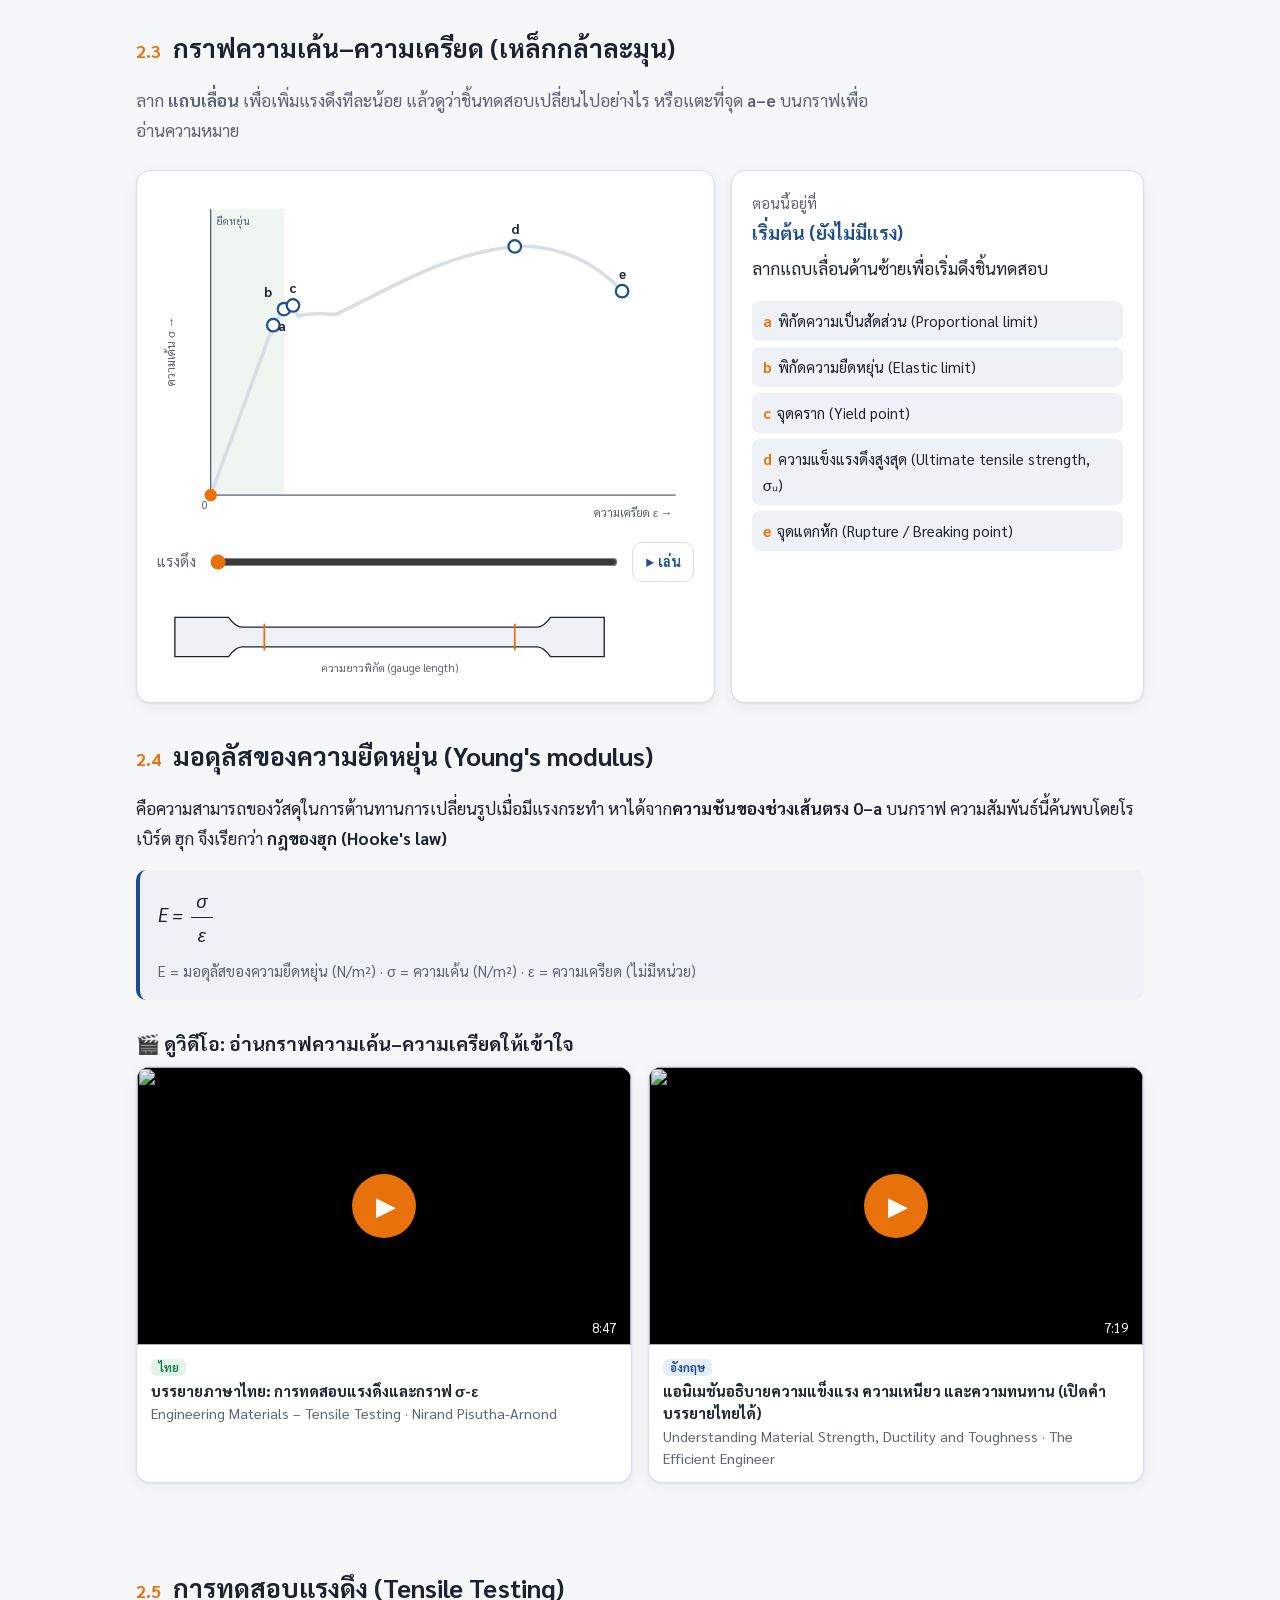
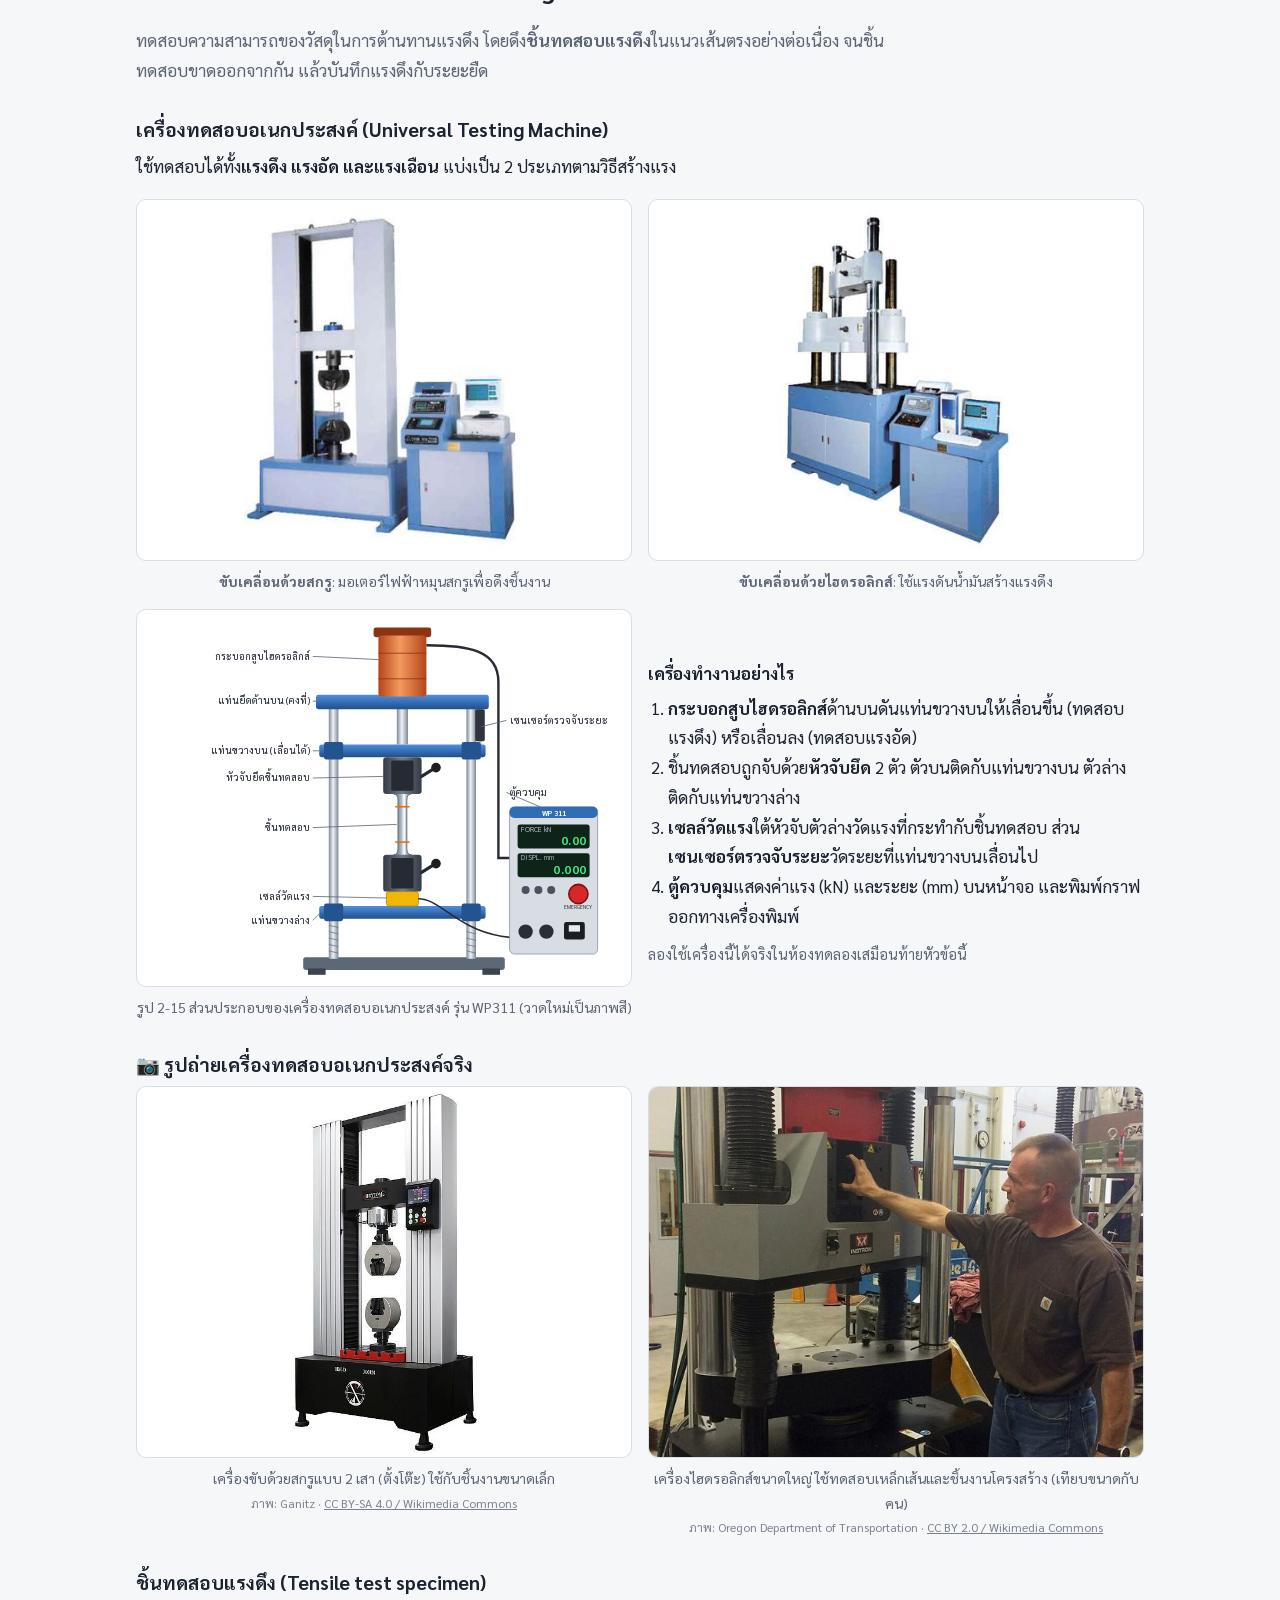
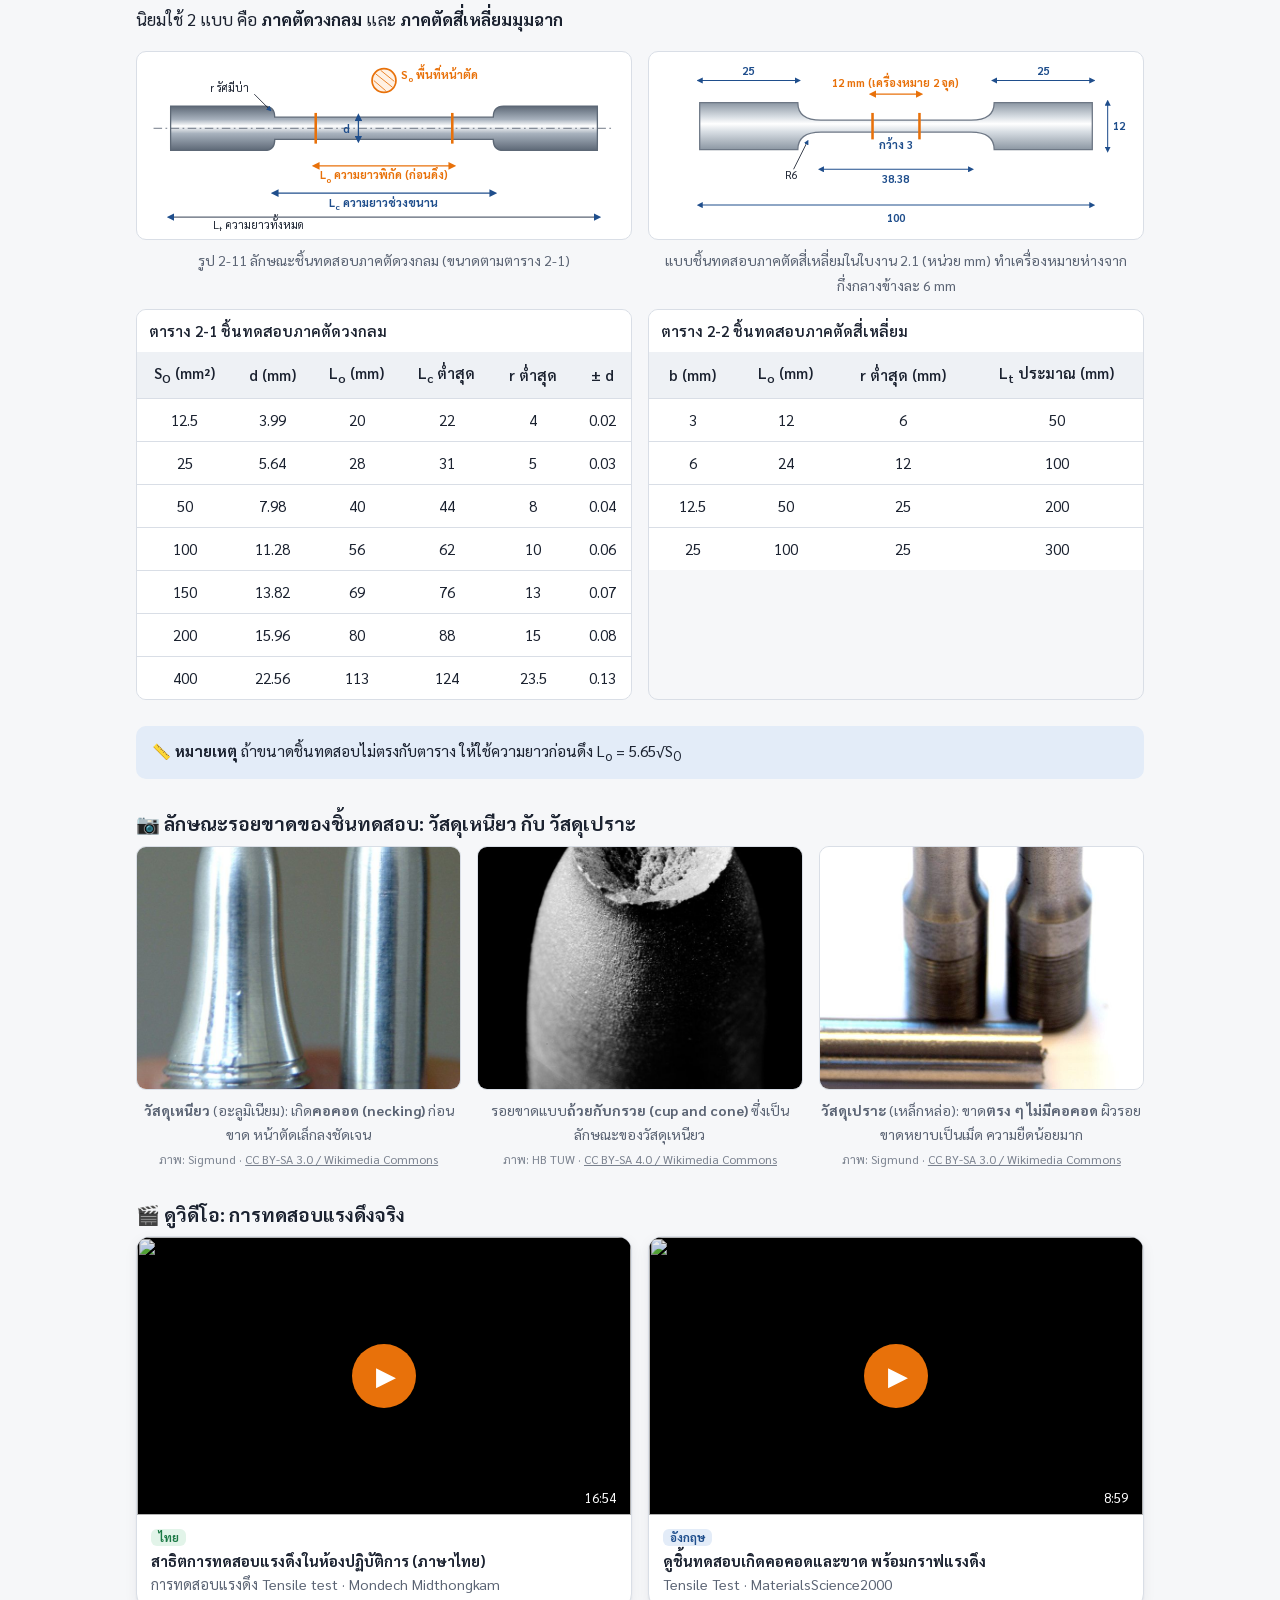
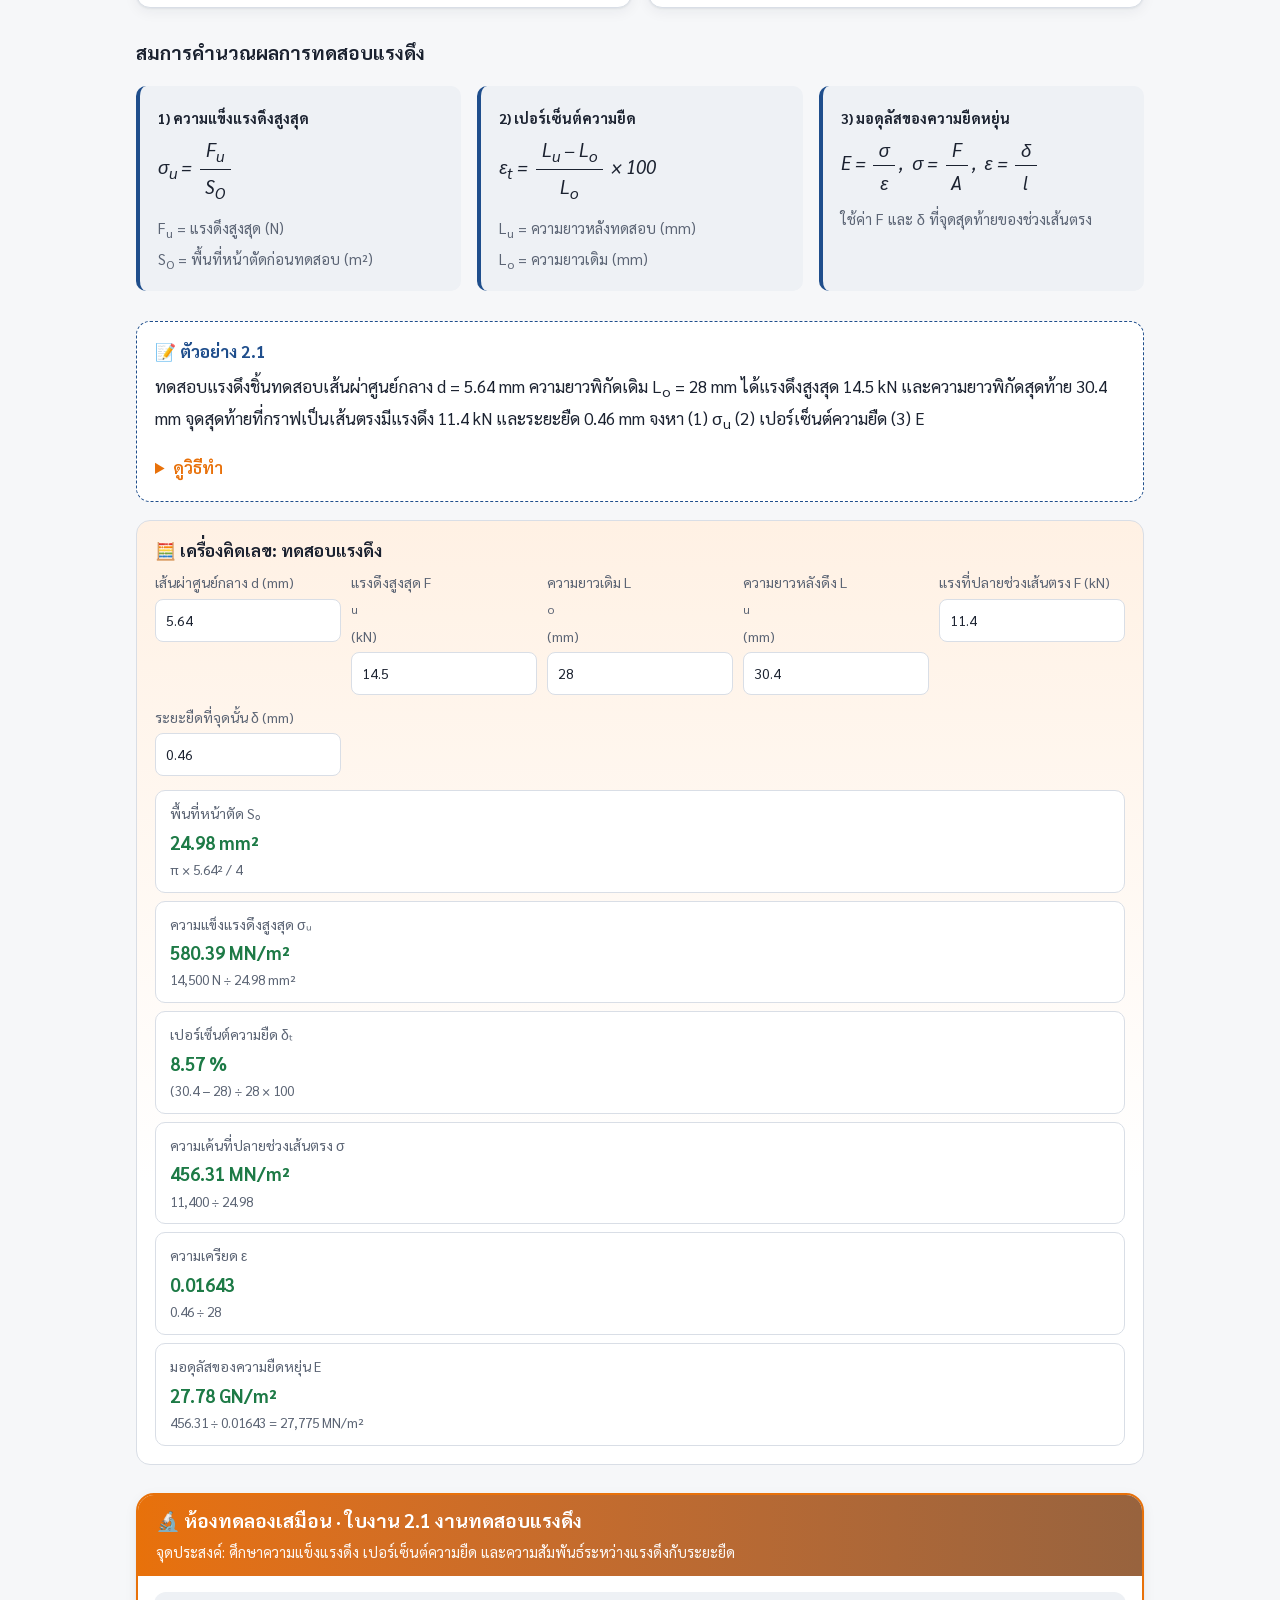
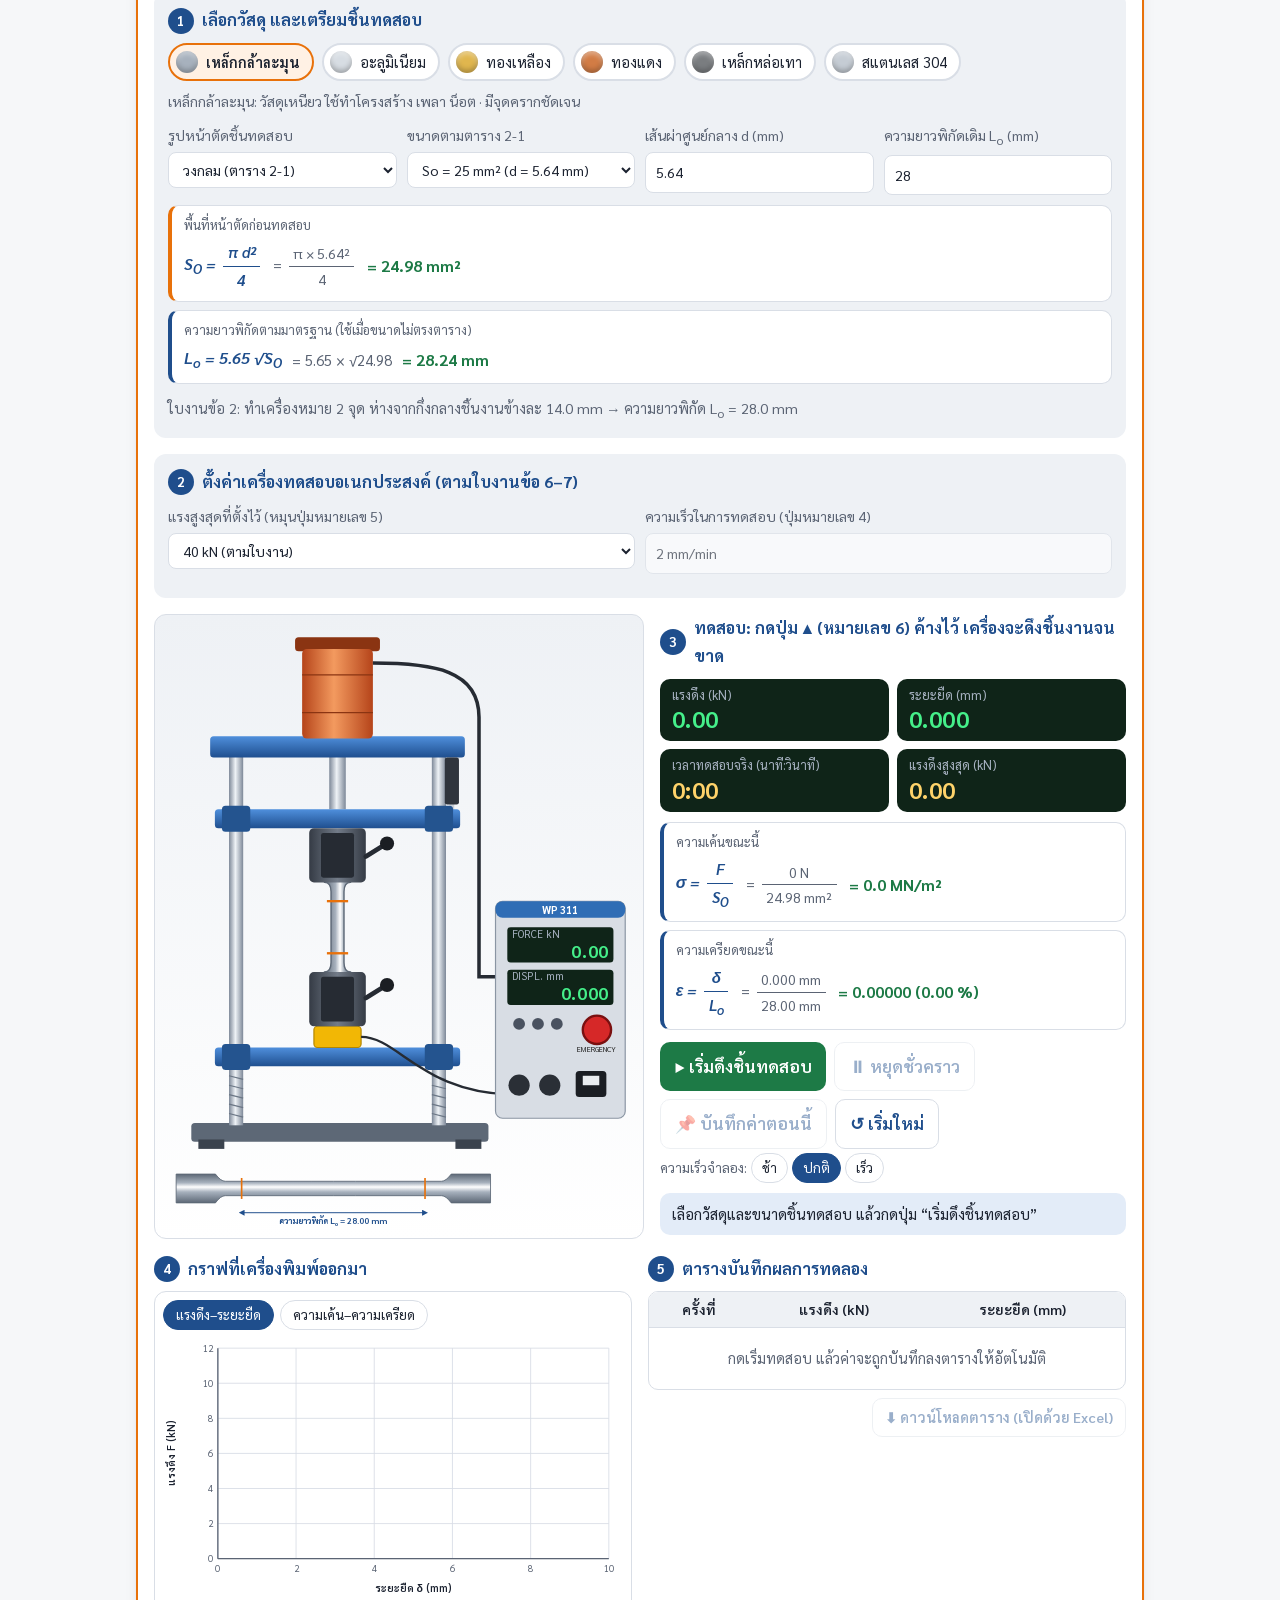
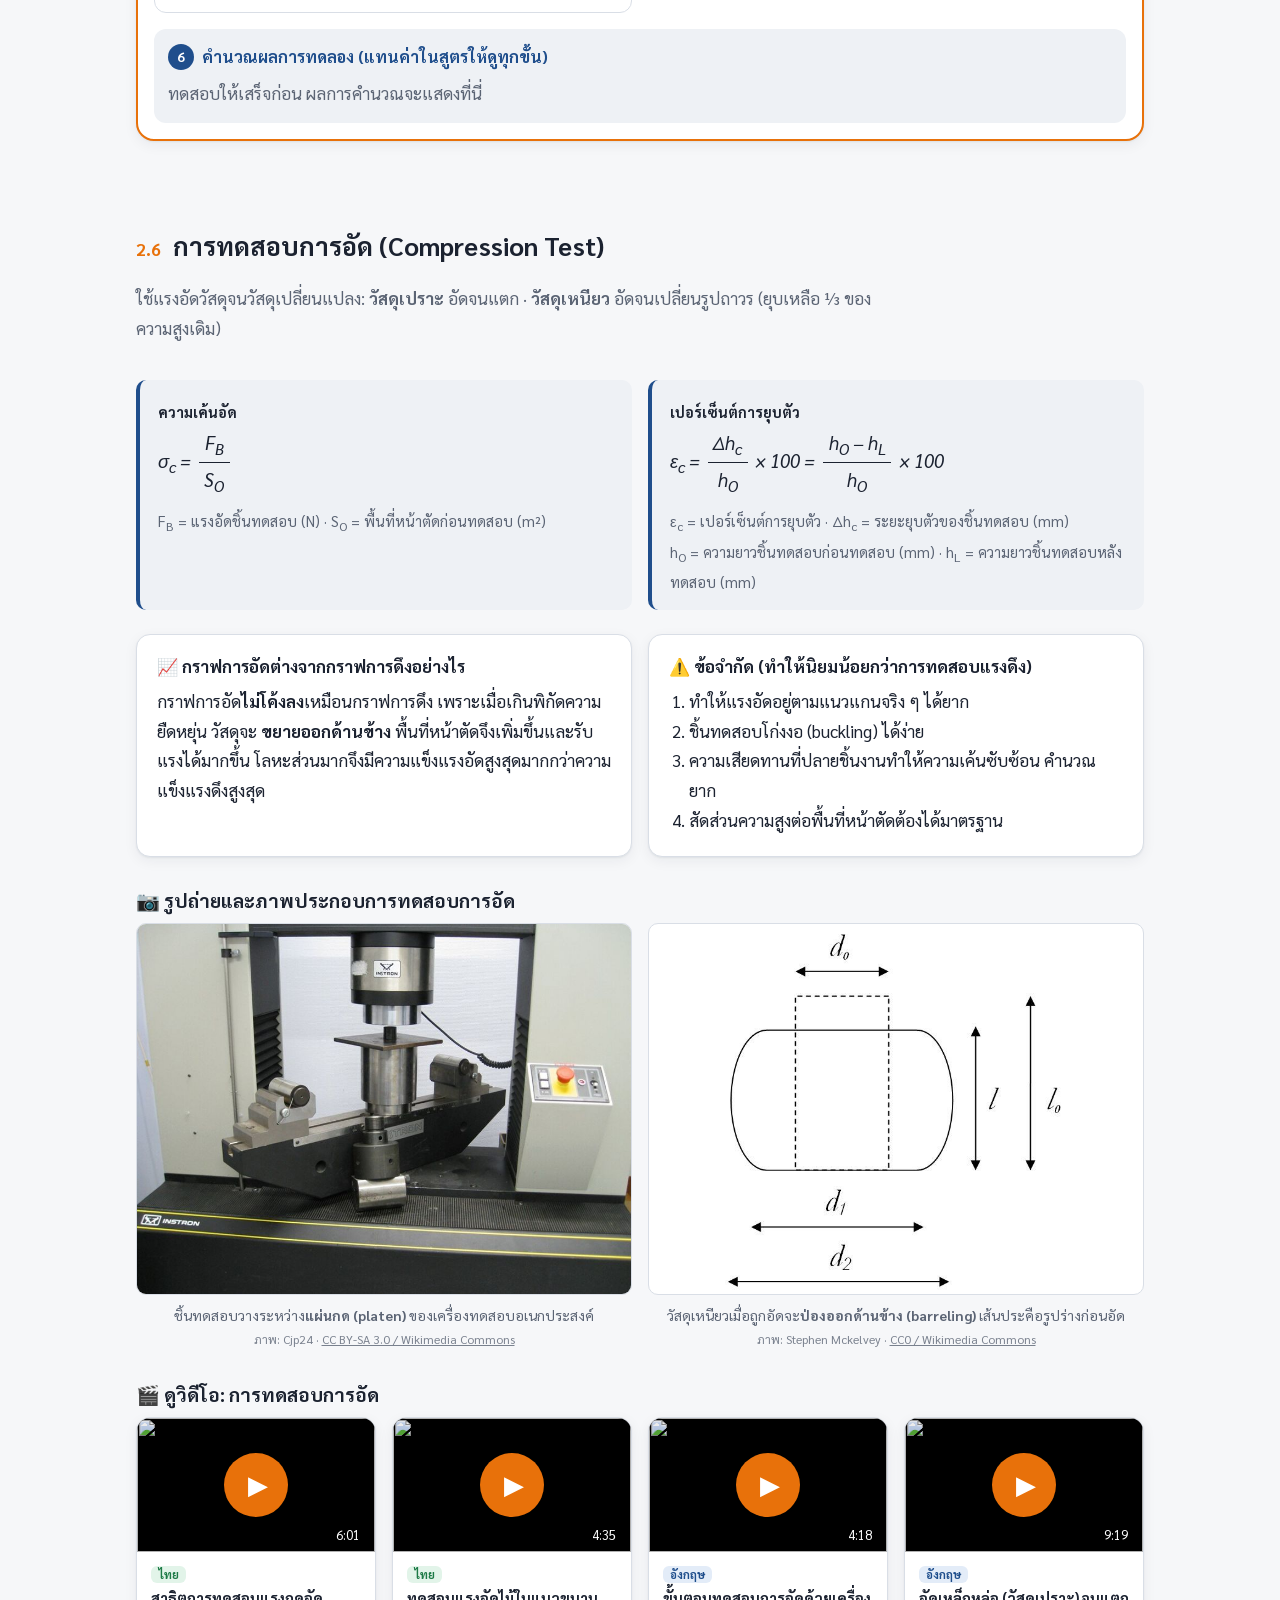
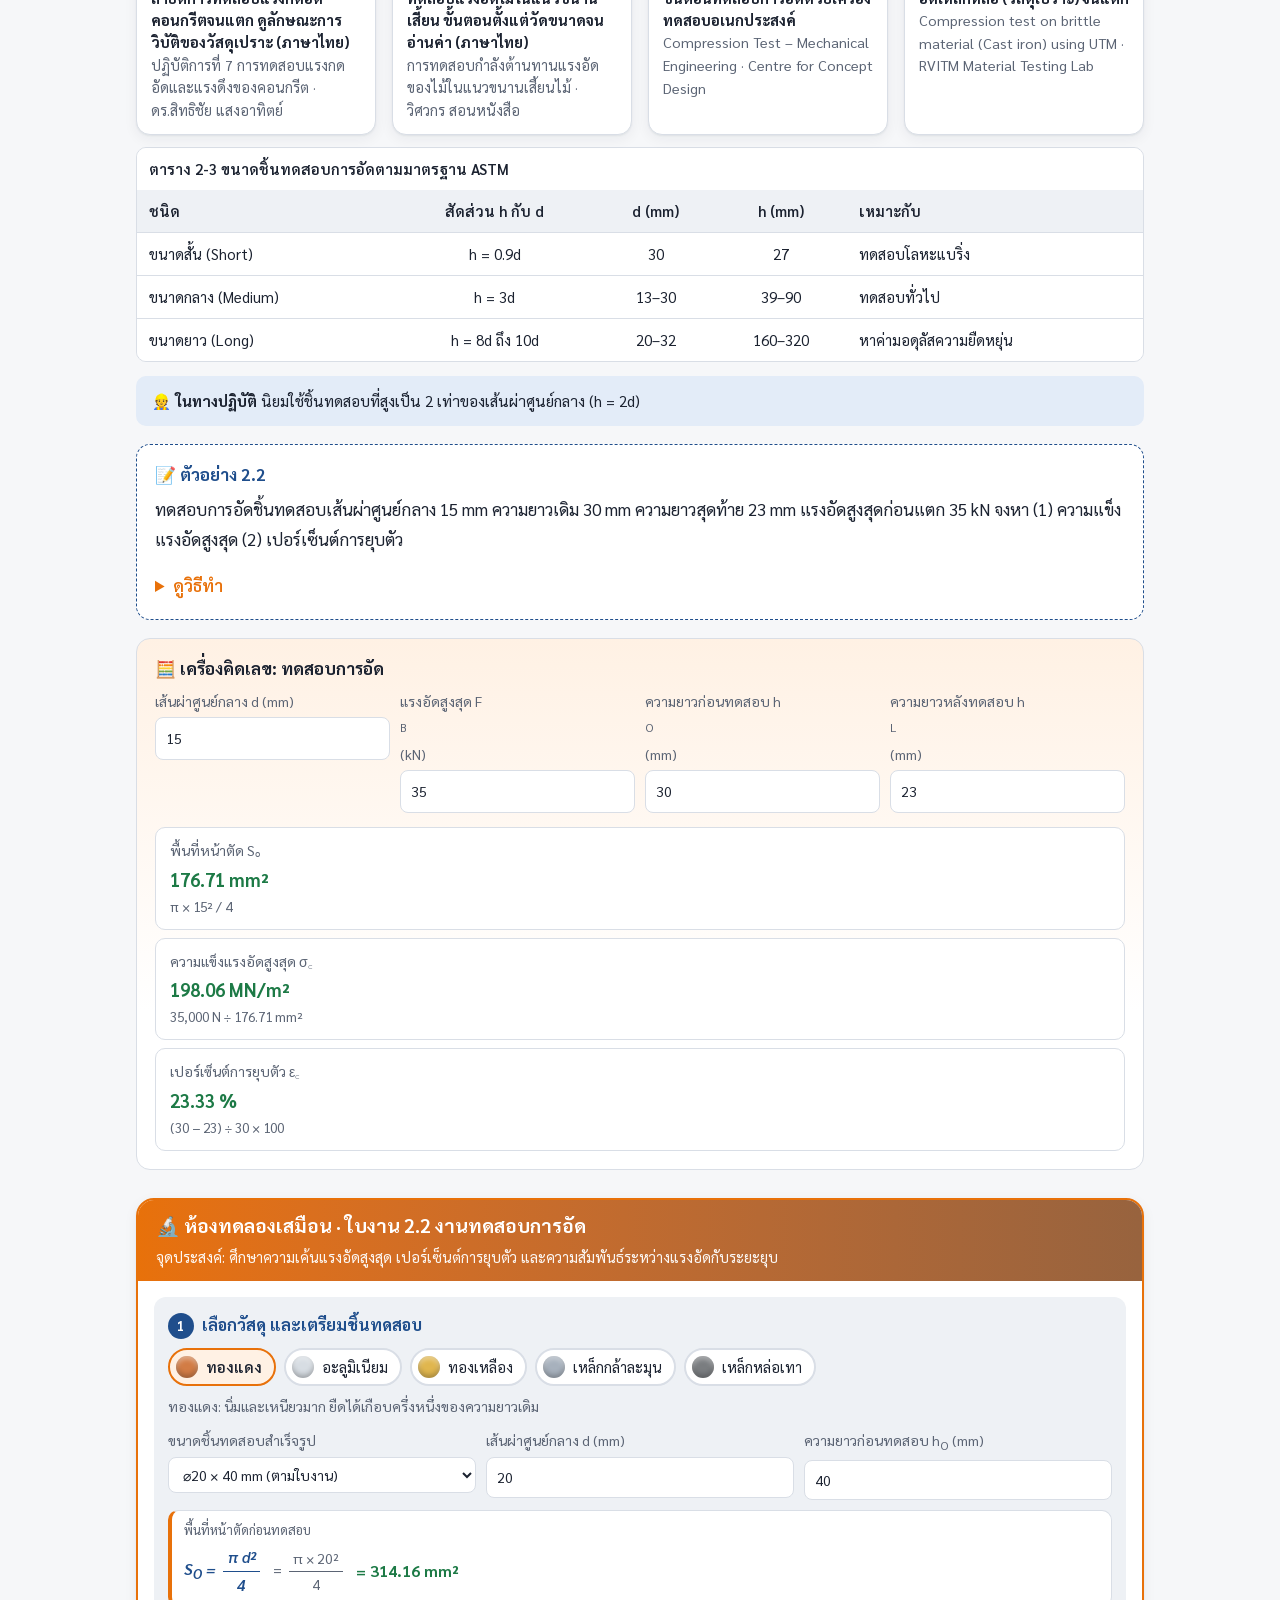
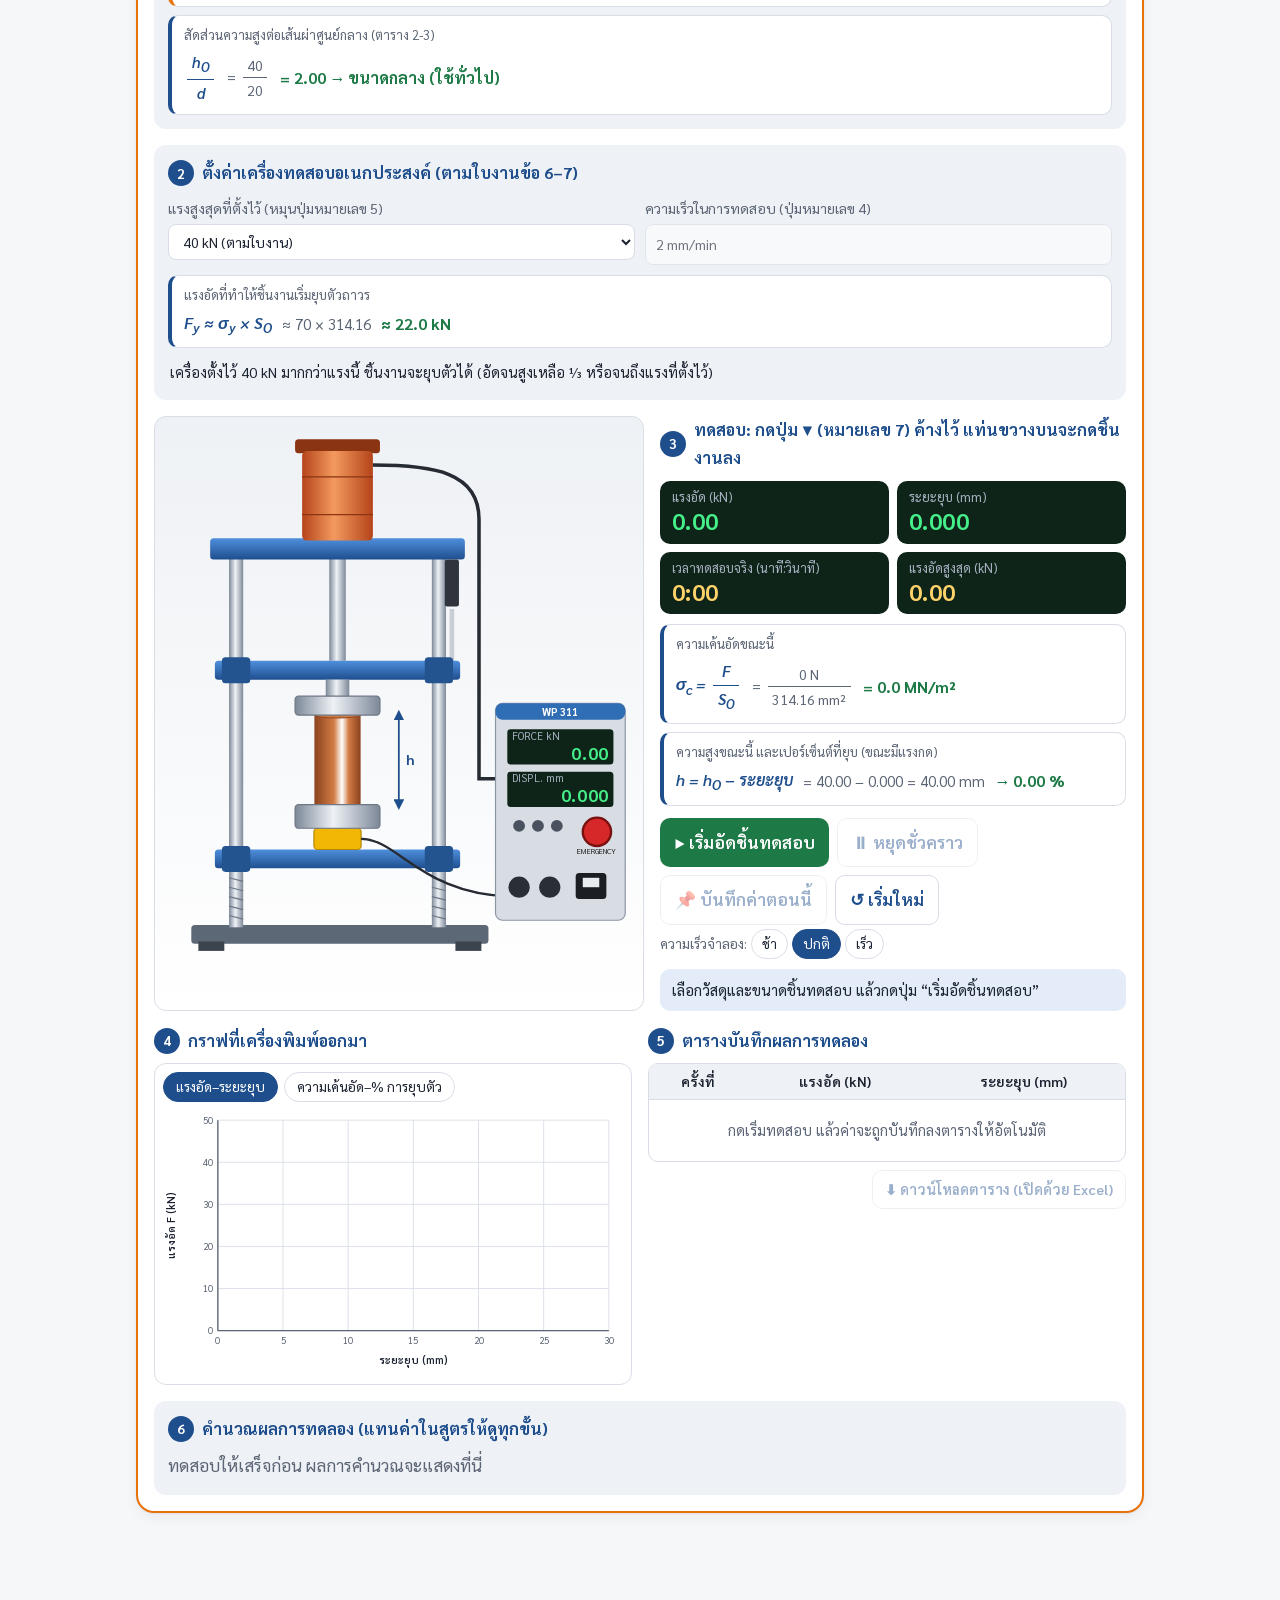
==== commit a9c68526: "ห้องทดลองความแข็ง: แจ้งเตือนเมื่อเลือกแท่นรองรับ/หัวกด/สเกลผิด ให้ขึ้นใต้ขั้นตอนที่กำลังทำ (เดิมขึ้น" ====
--- a/index.html
+++ b/index.html
@@ -9,8 +9,8 @@
 <link rel="preconnect" href="https://fonts.googleapis.com">
 <link rel="preconnect" href="https://fonts.gstatic.com" crossorigin>
 <link href="https://fonts.googleapis.com/css2?family=Sarabun:ital,wght@0,400;0,500;0,600;0,700;1,400;1,600&display=swap" rel="stylesheet">
-<link rel="stylesheet" href="css/style.css?v=2">
-<link rel="stylesheet" href="css/lab.css?v=2">
+<link rel="stylesheet" href="css/style.css?v=3">
+<link rel="stylesheet" href="css/lab.css?v=3">
 </head>
 <body>
 
@@ -1260,7 +1260,7 @@
 
 <button class="to-top" id="toTop" aria-label="กลับขึ้นด้านบน">↑</button>
 
-<script src="js/main.js?v=2"></script>
-<script src="js/lab.js?v=2"></script>
+<script src="js/main.js?v=3"></script>
+<script src="js/lab.js?v=3"></script>
 </body>
 </html>
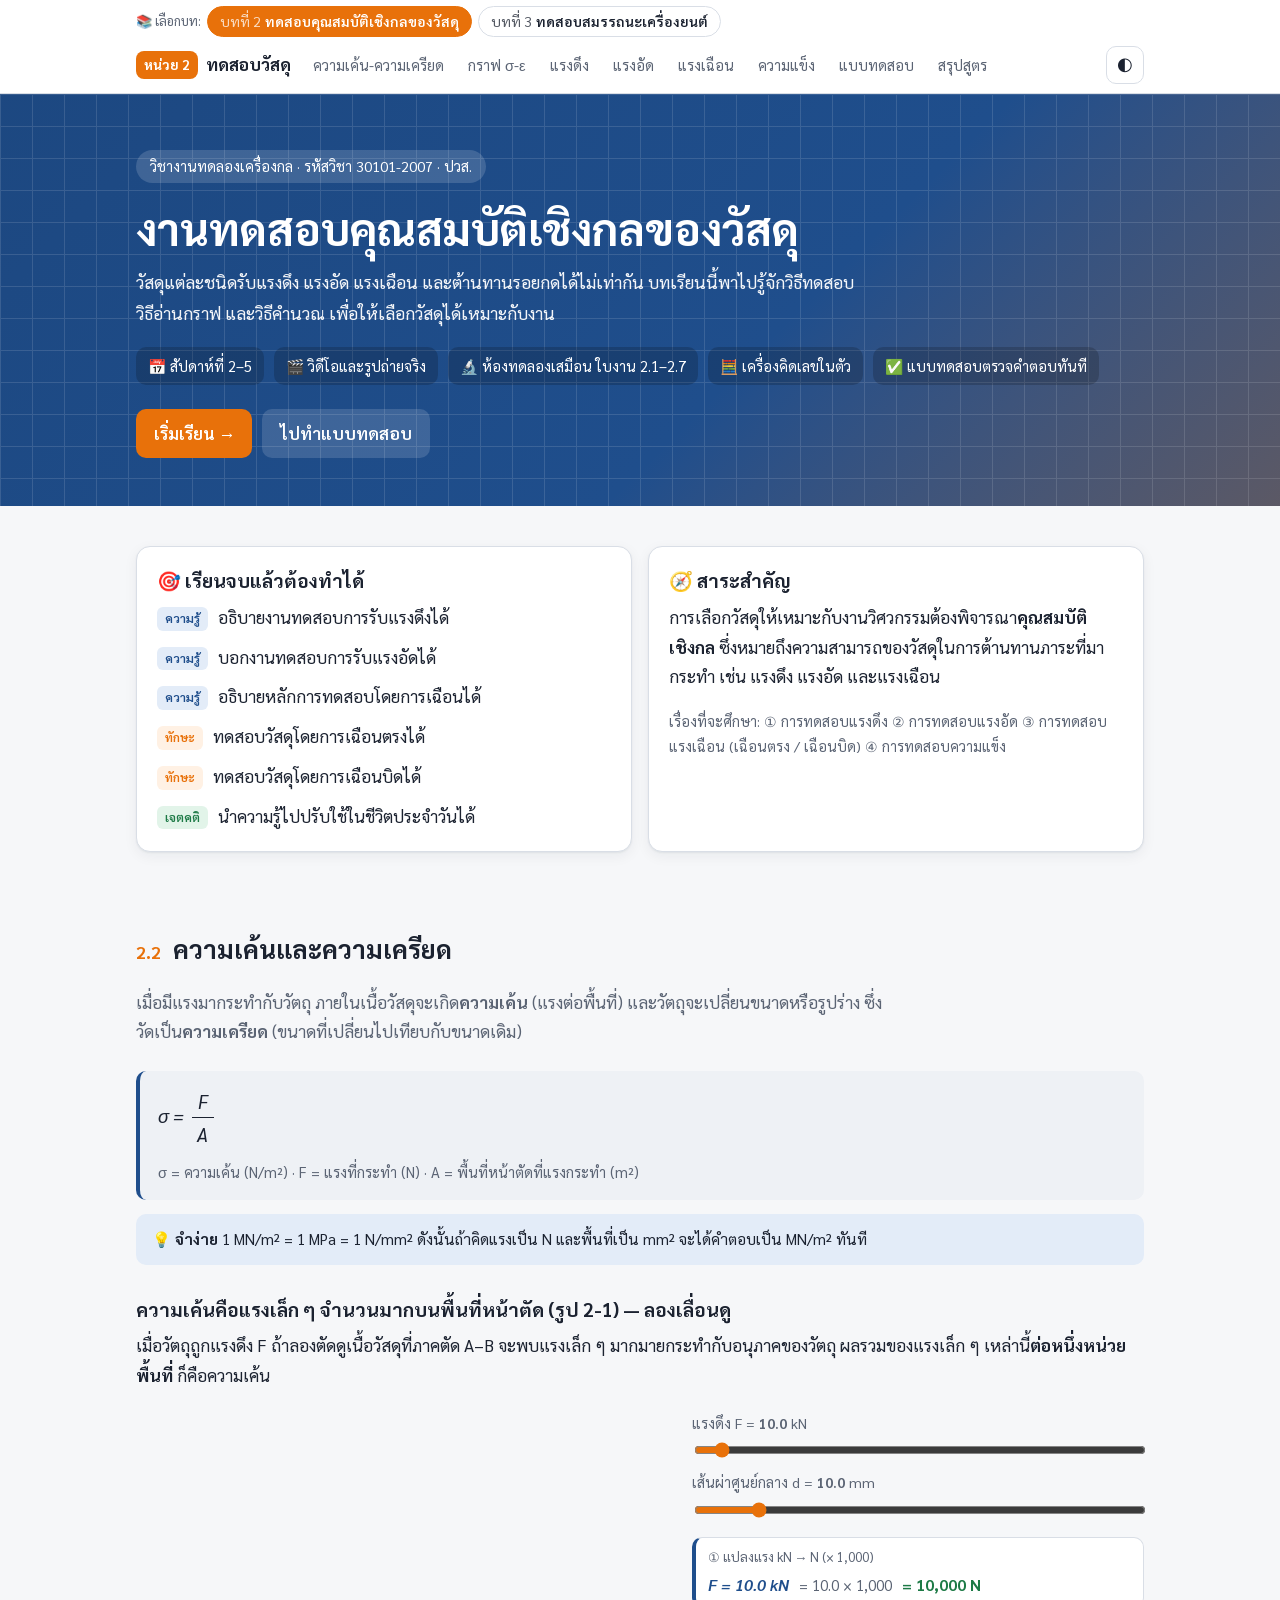
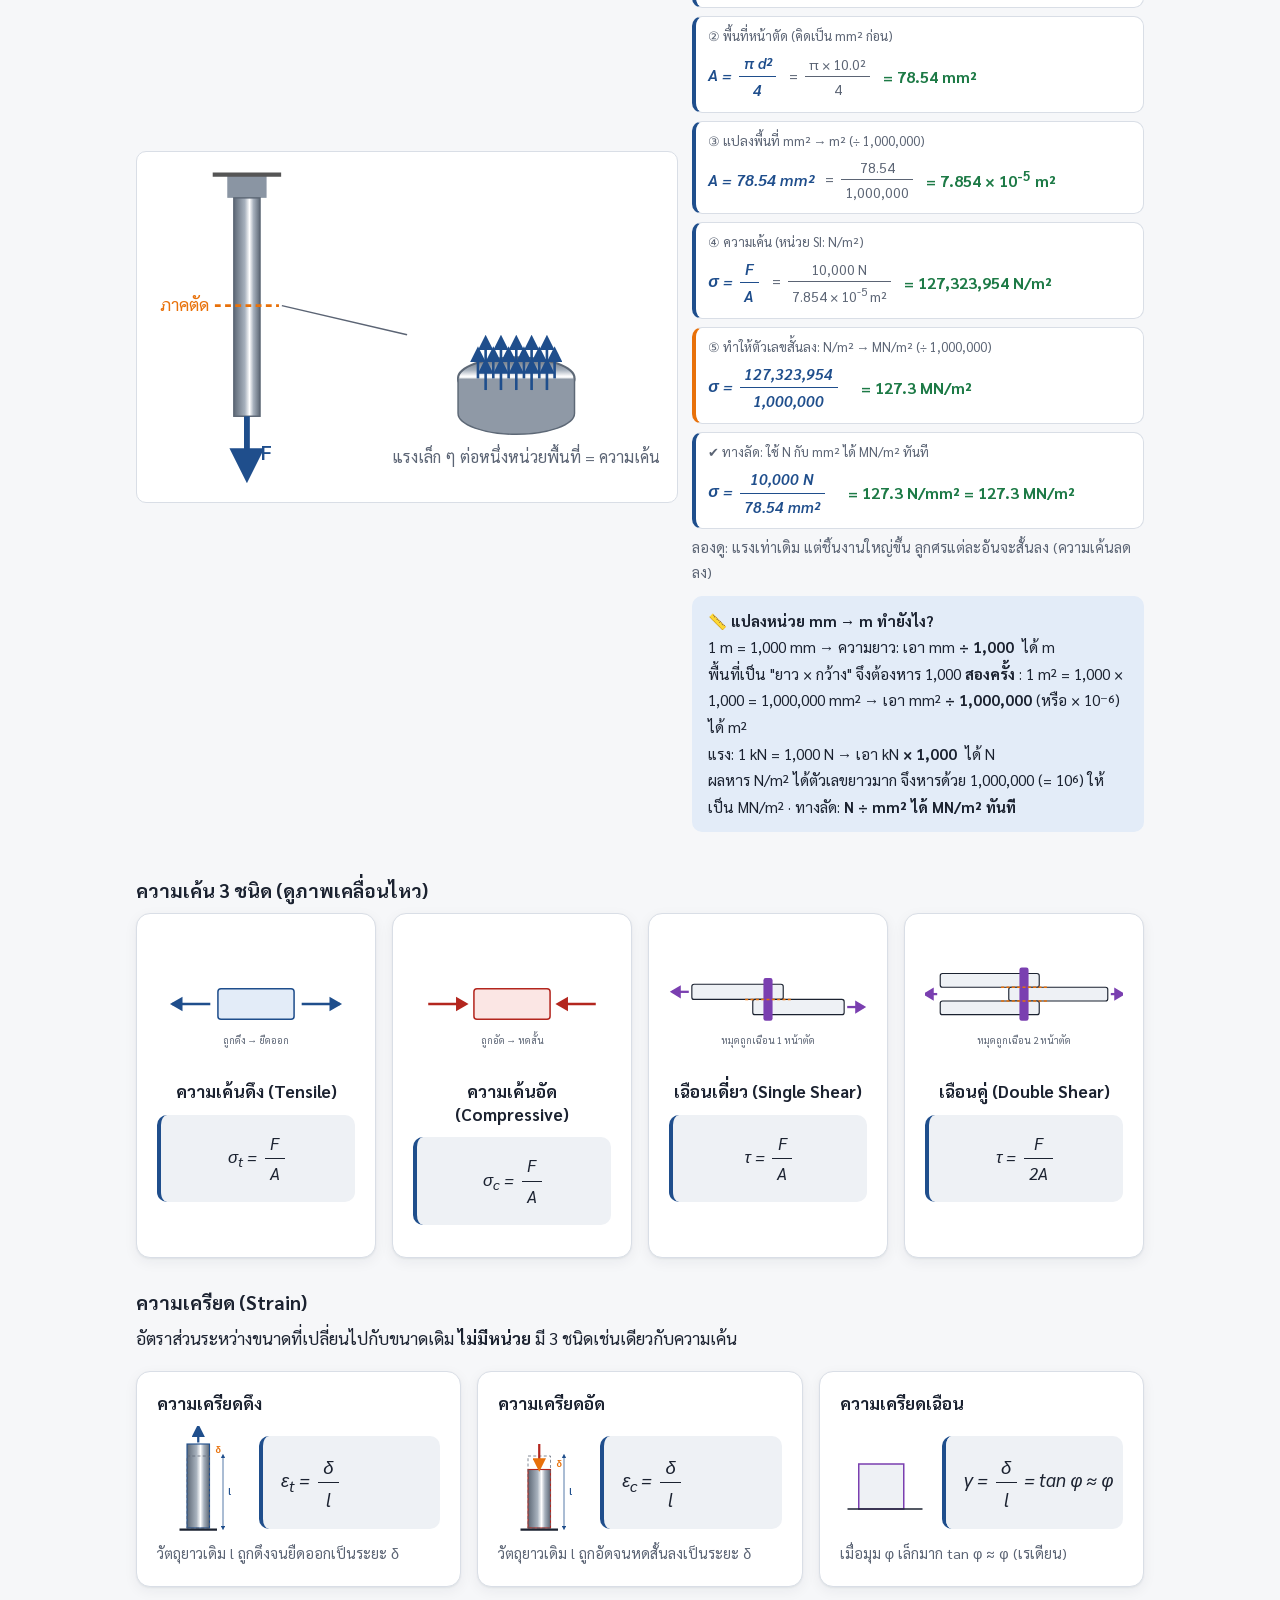
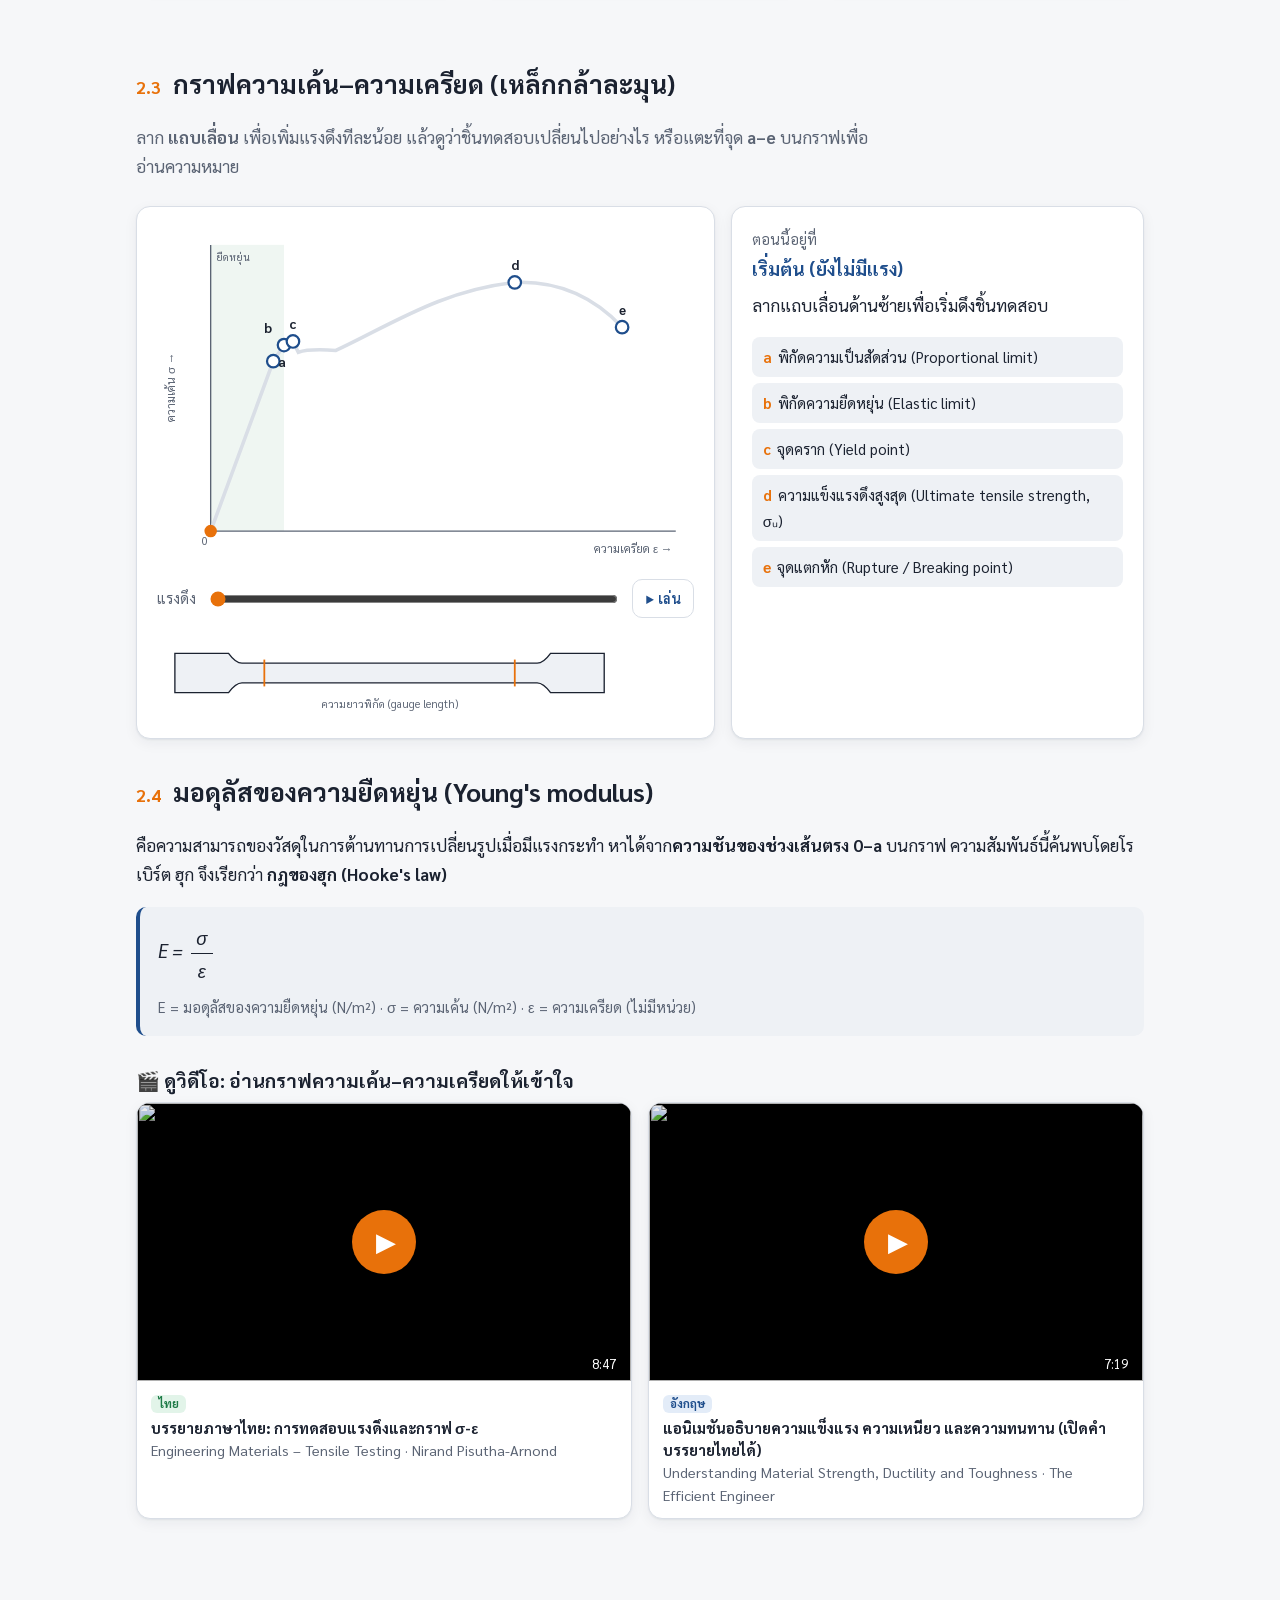
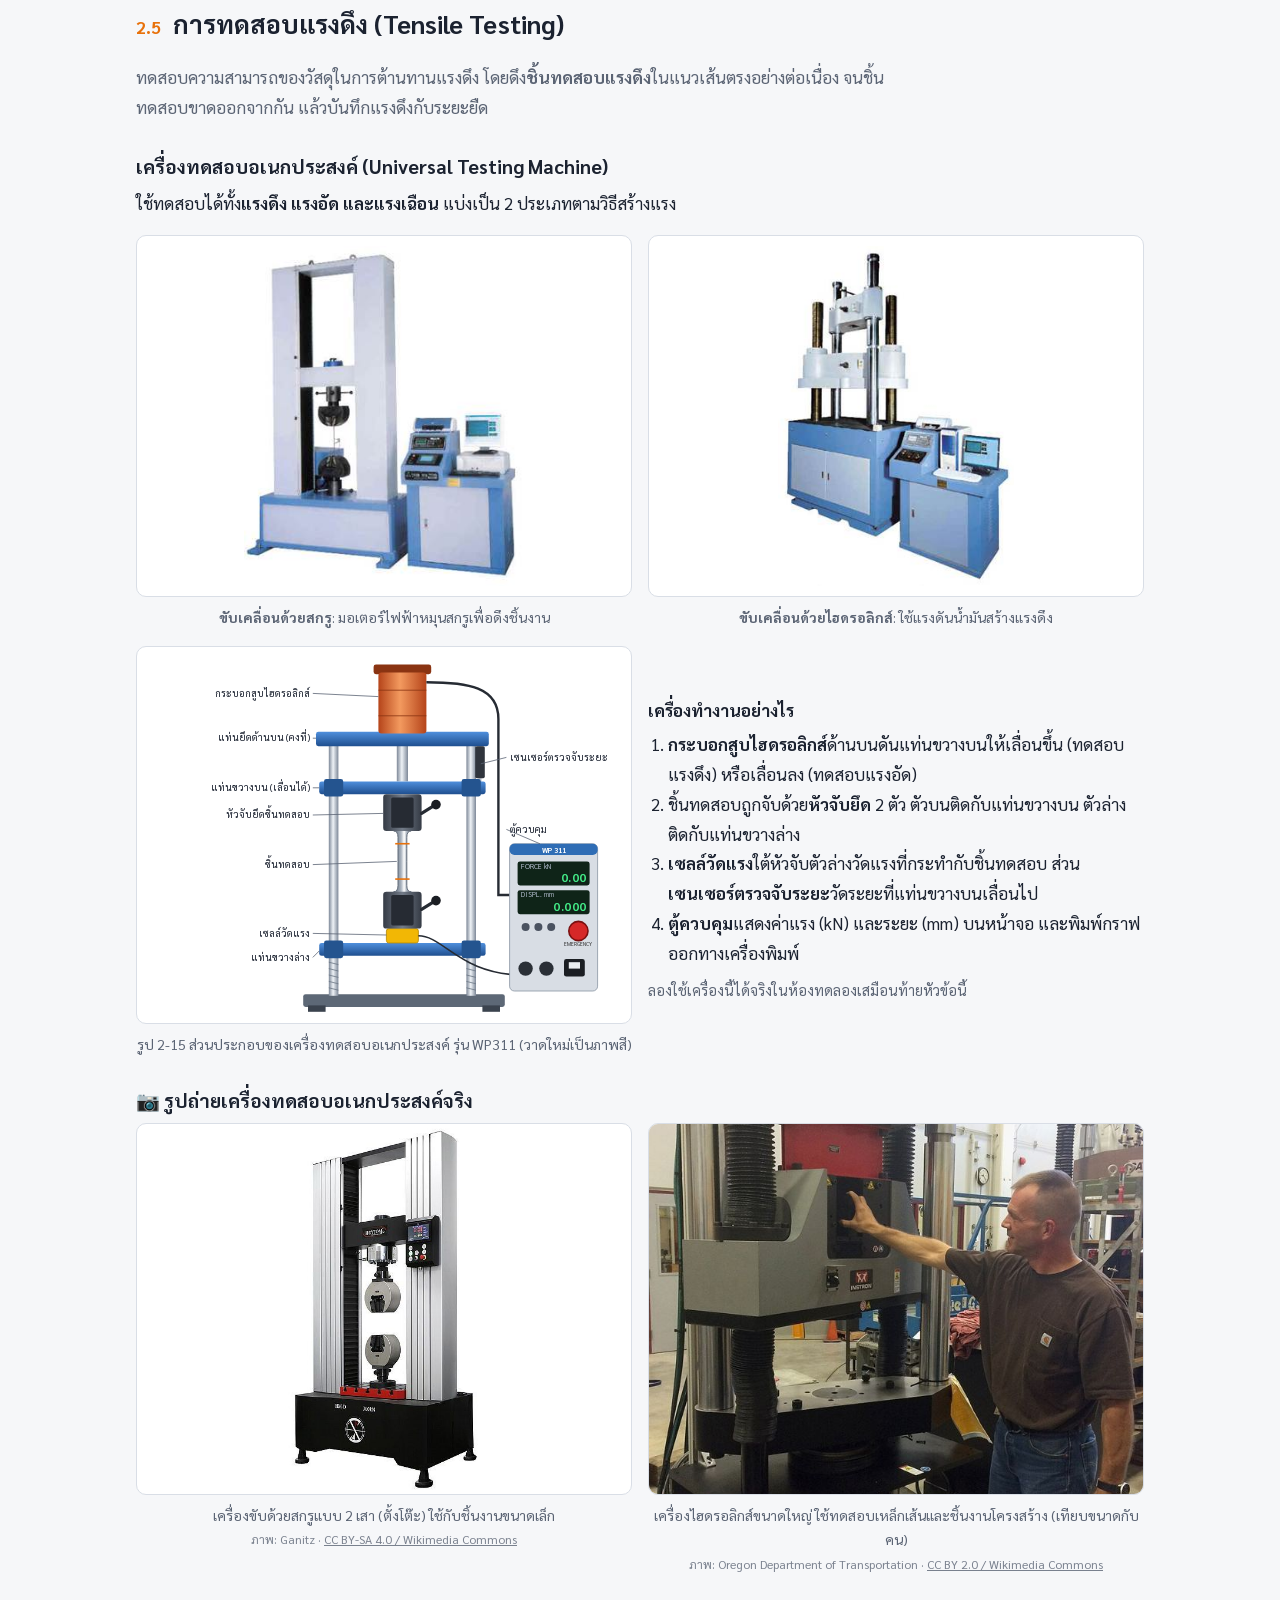
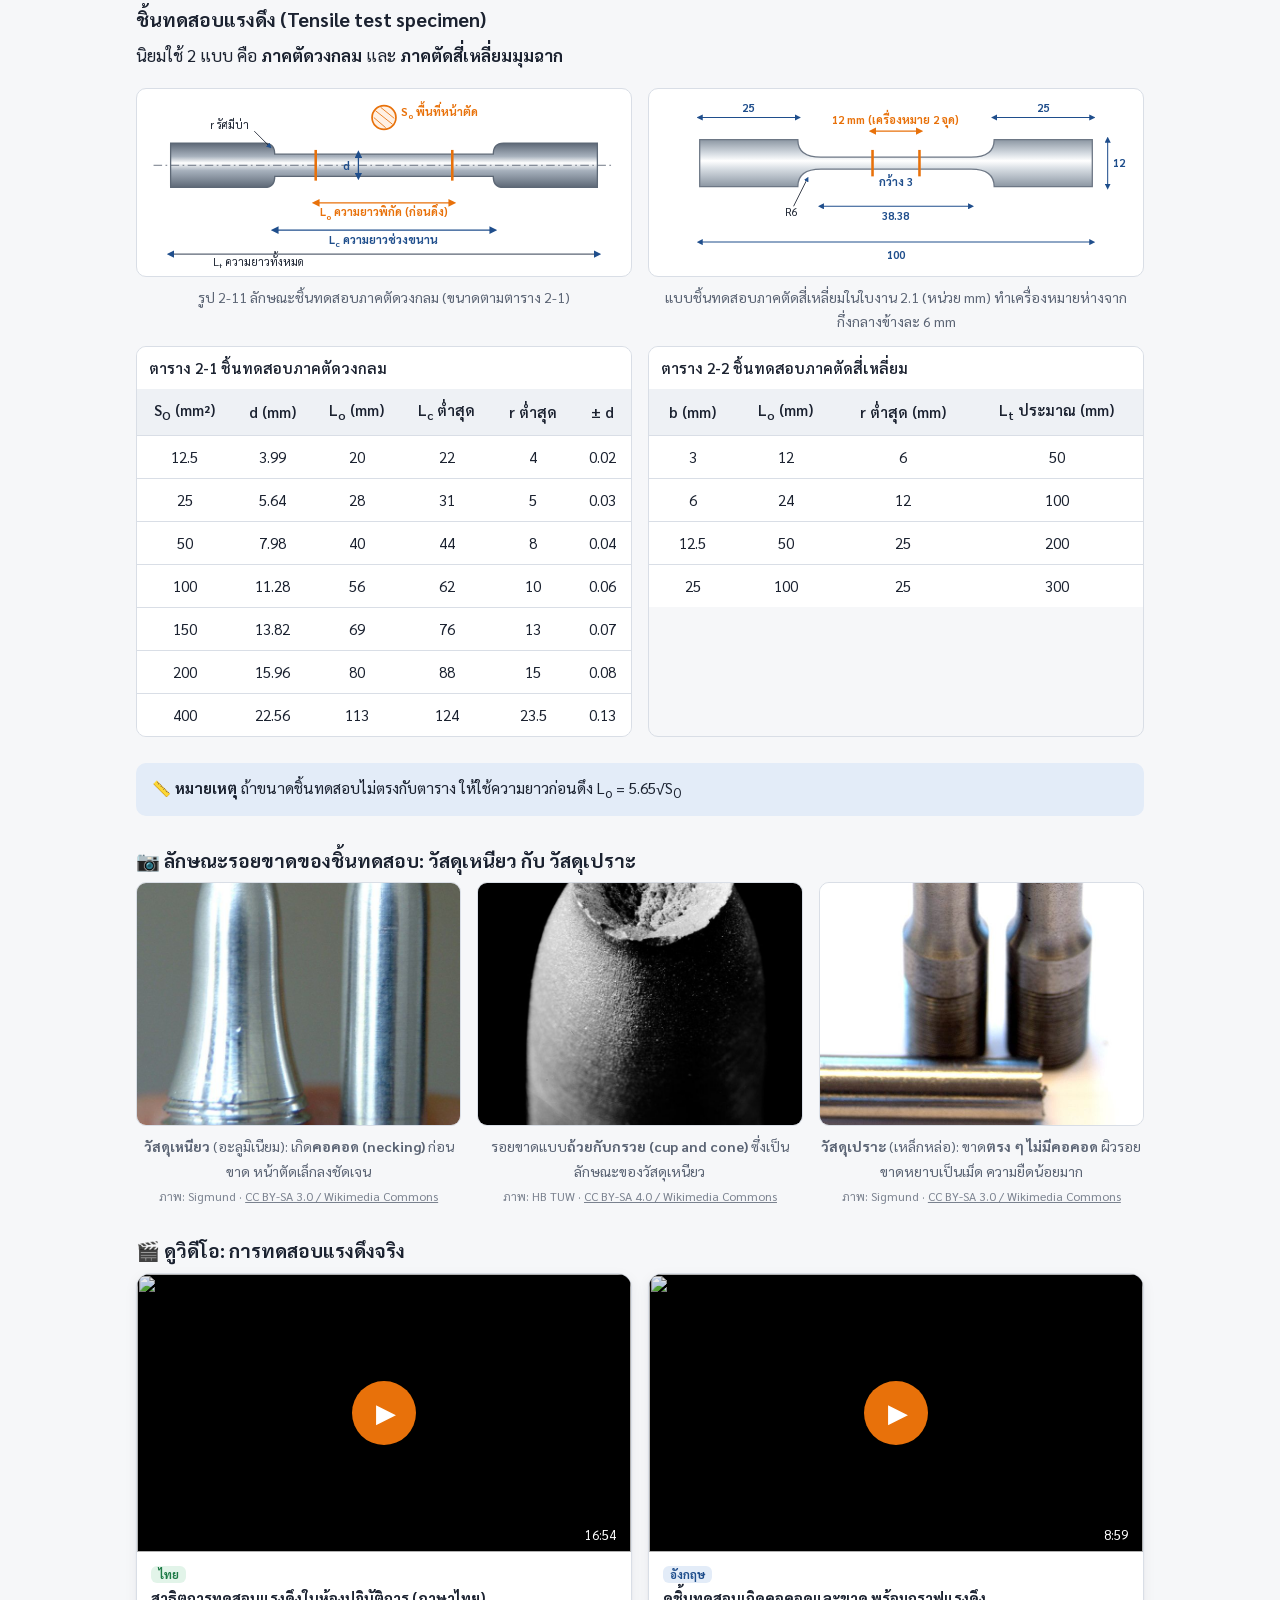
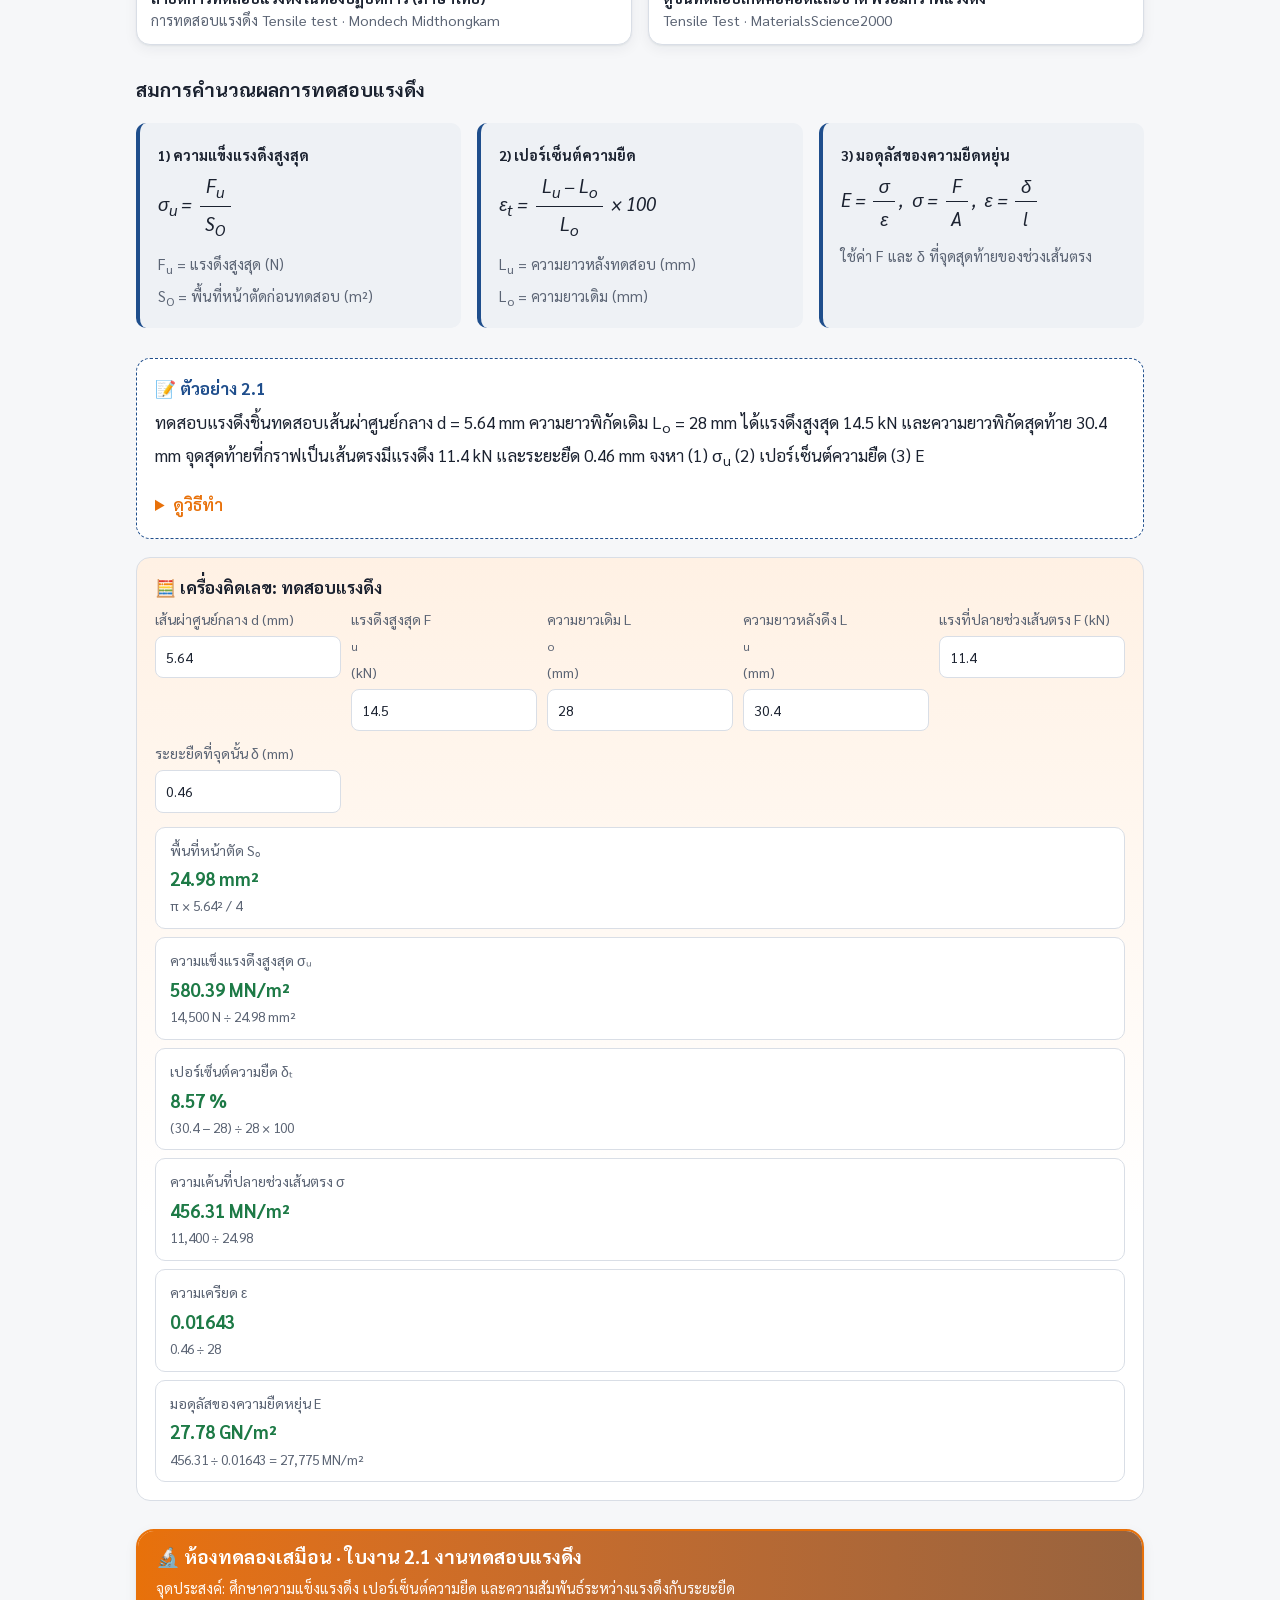
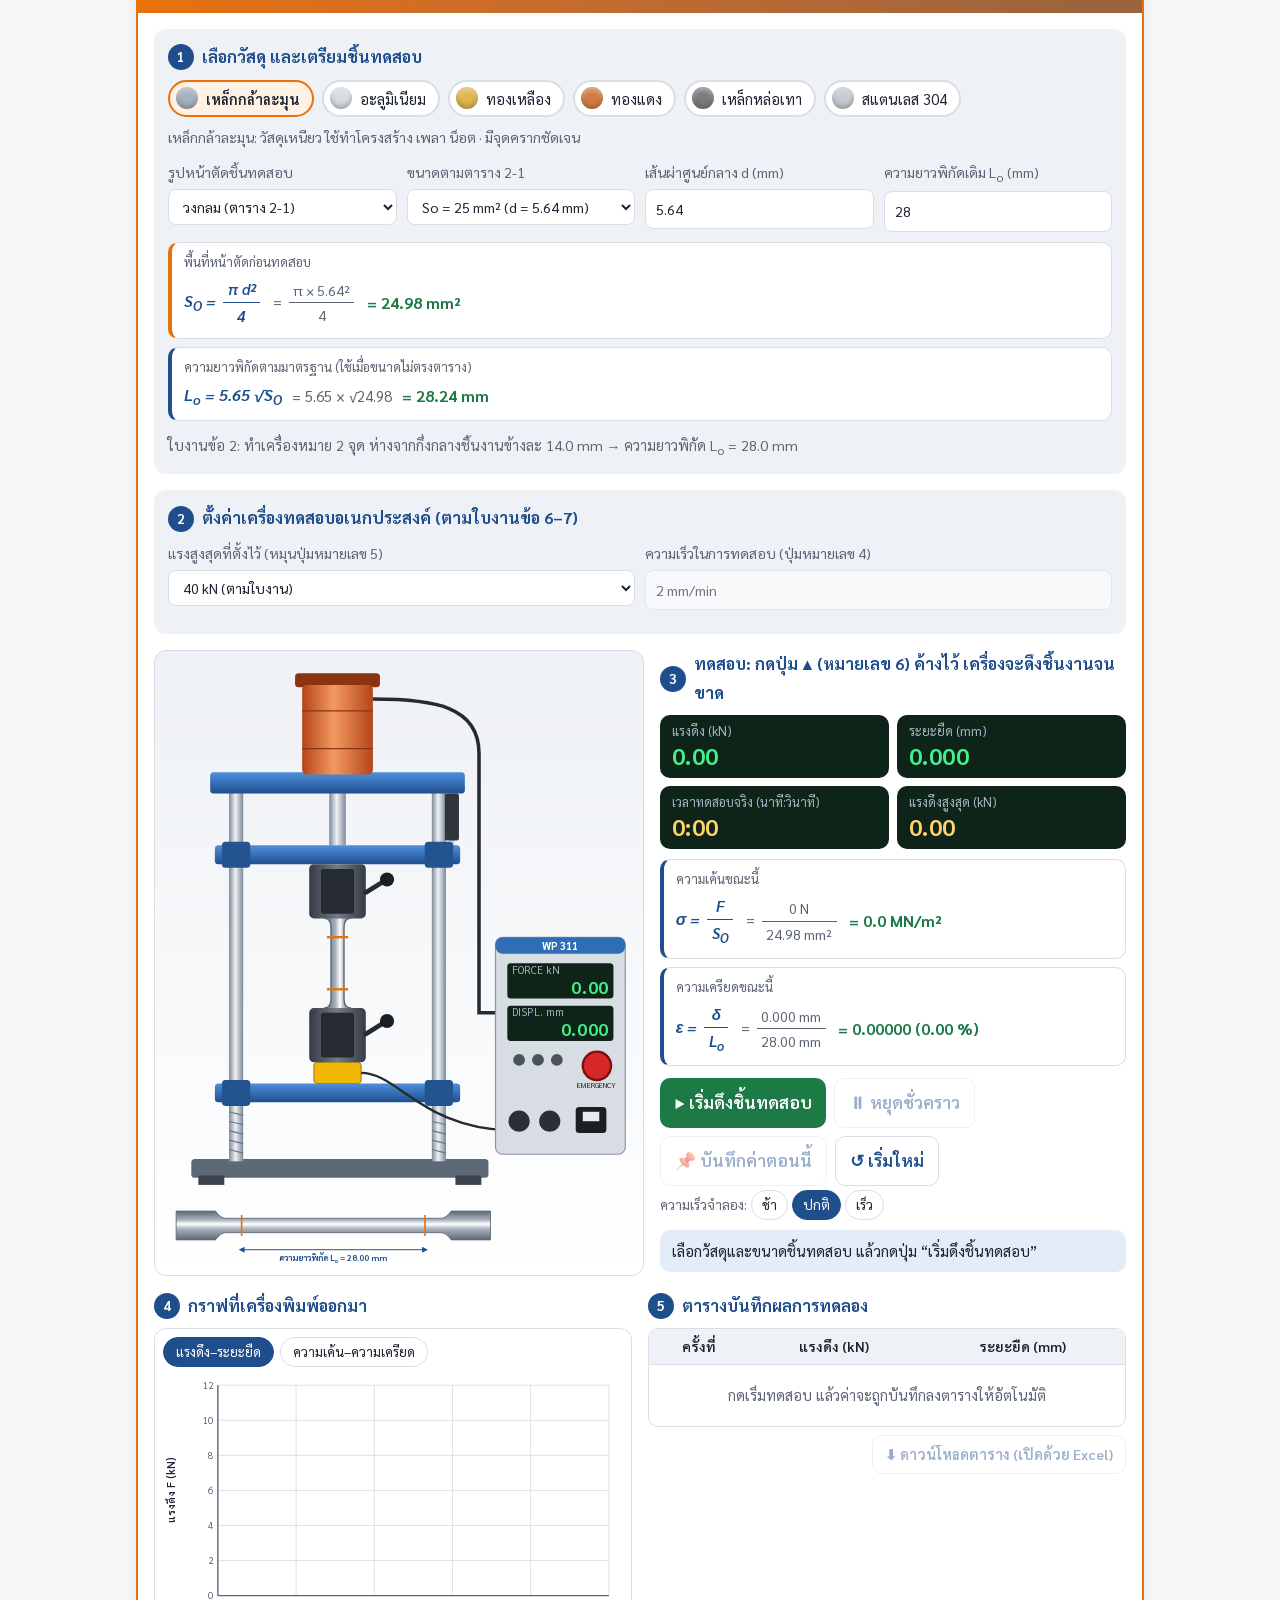
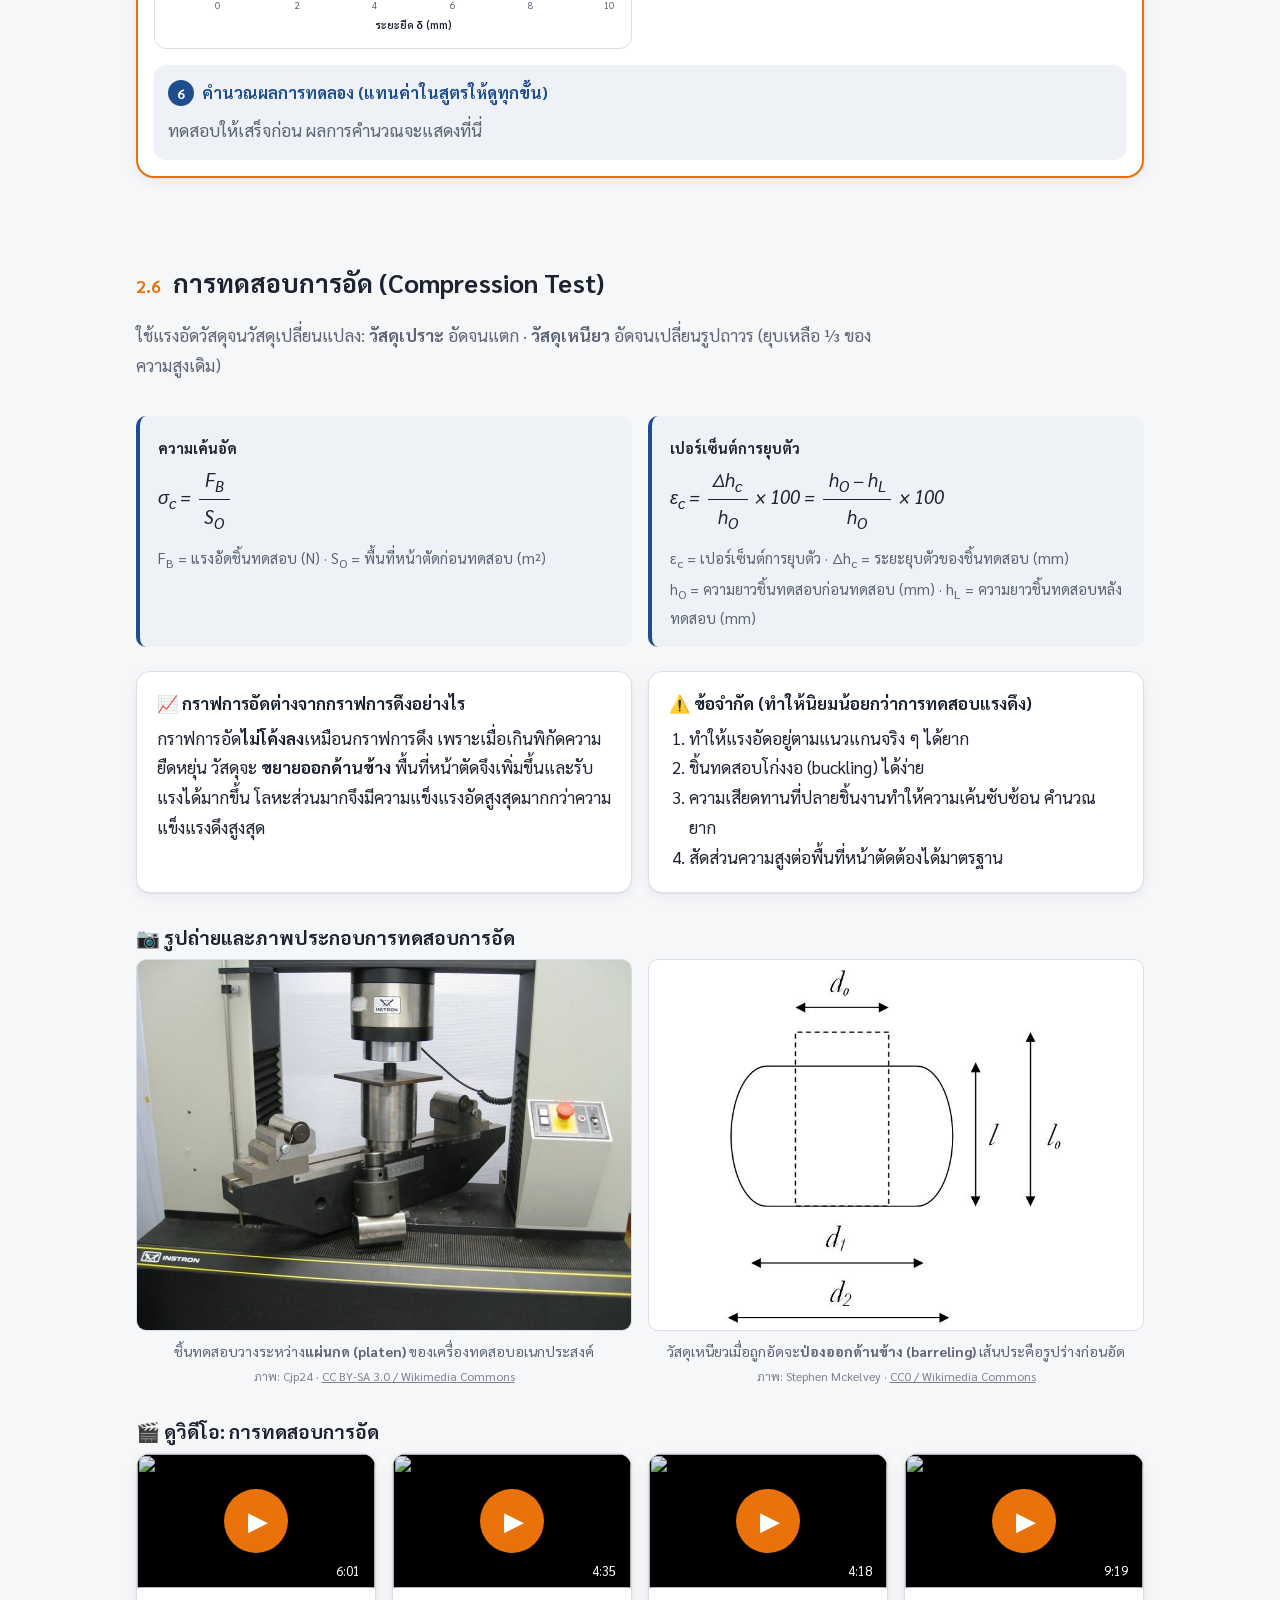
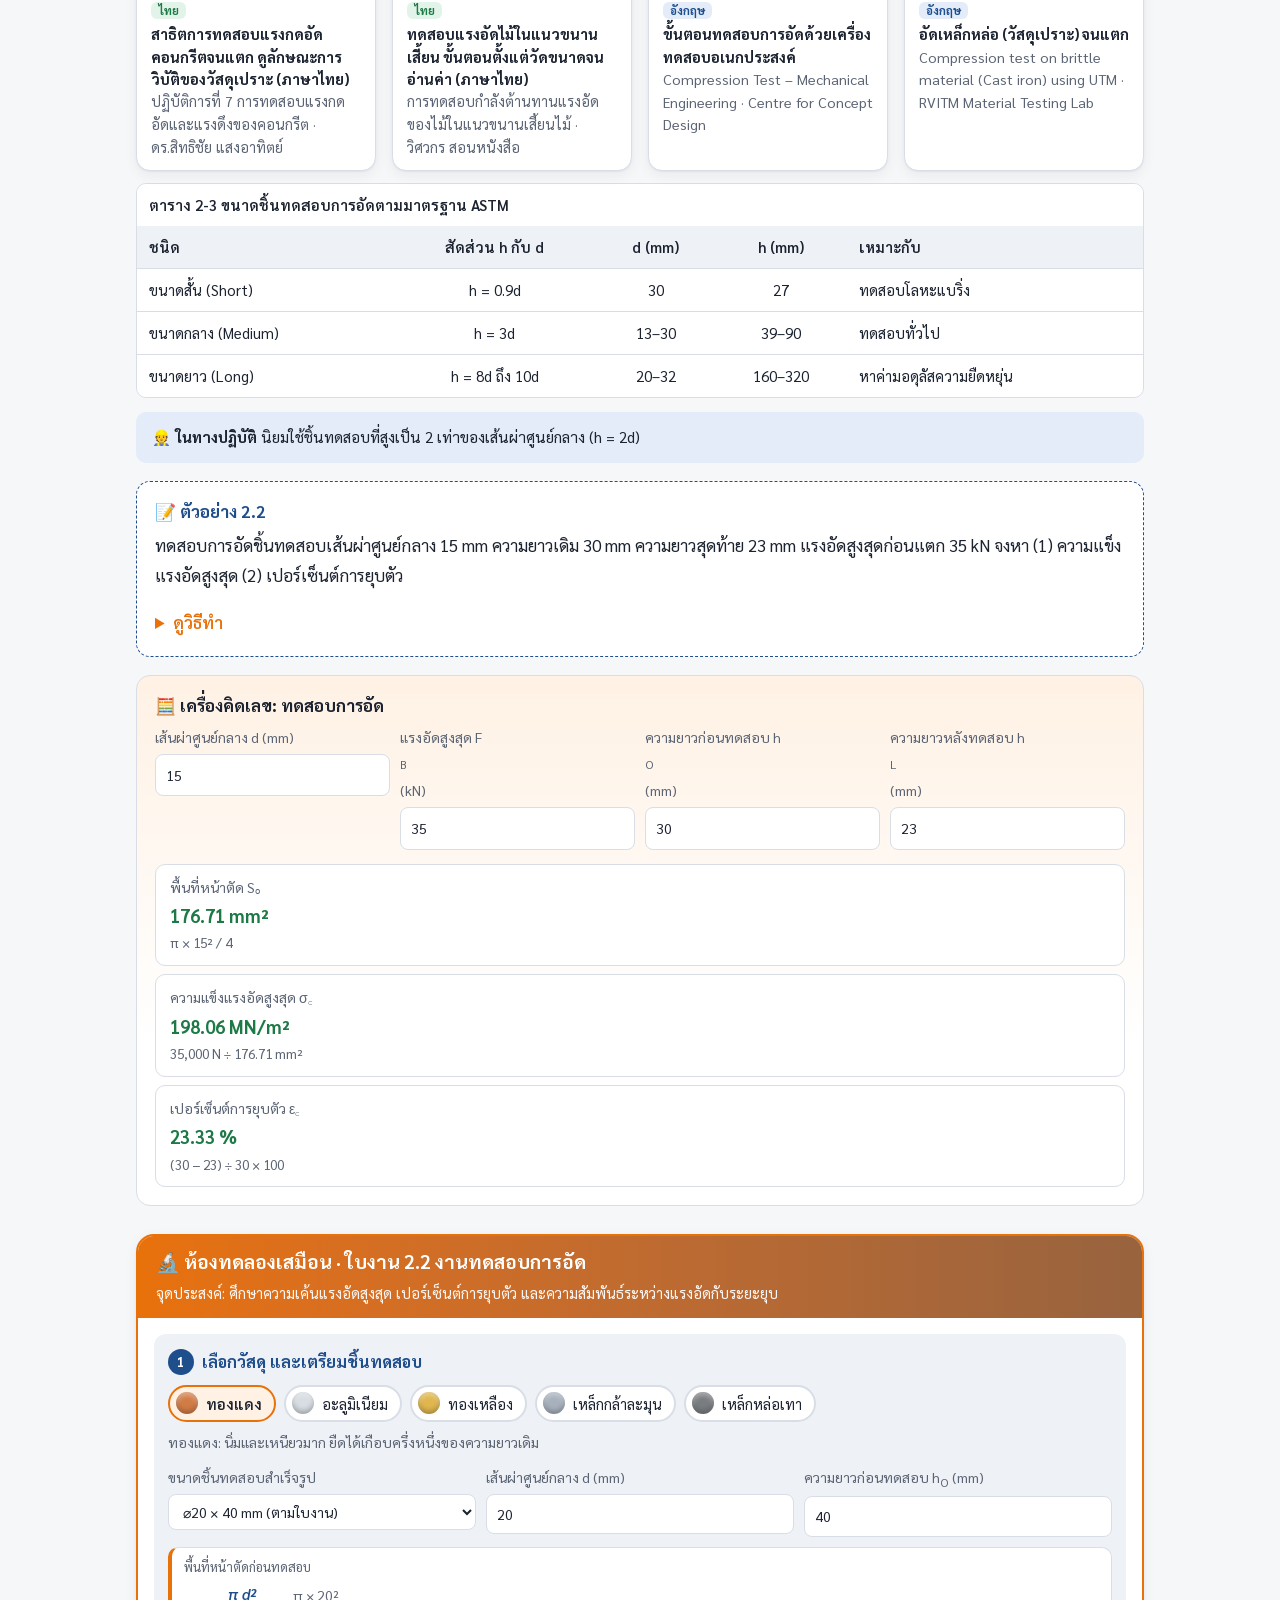
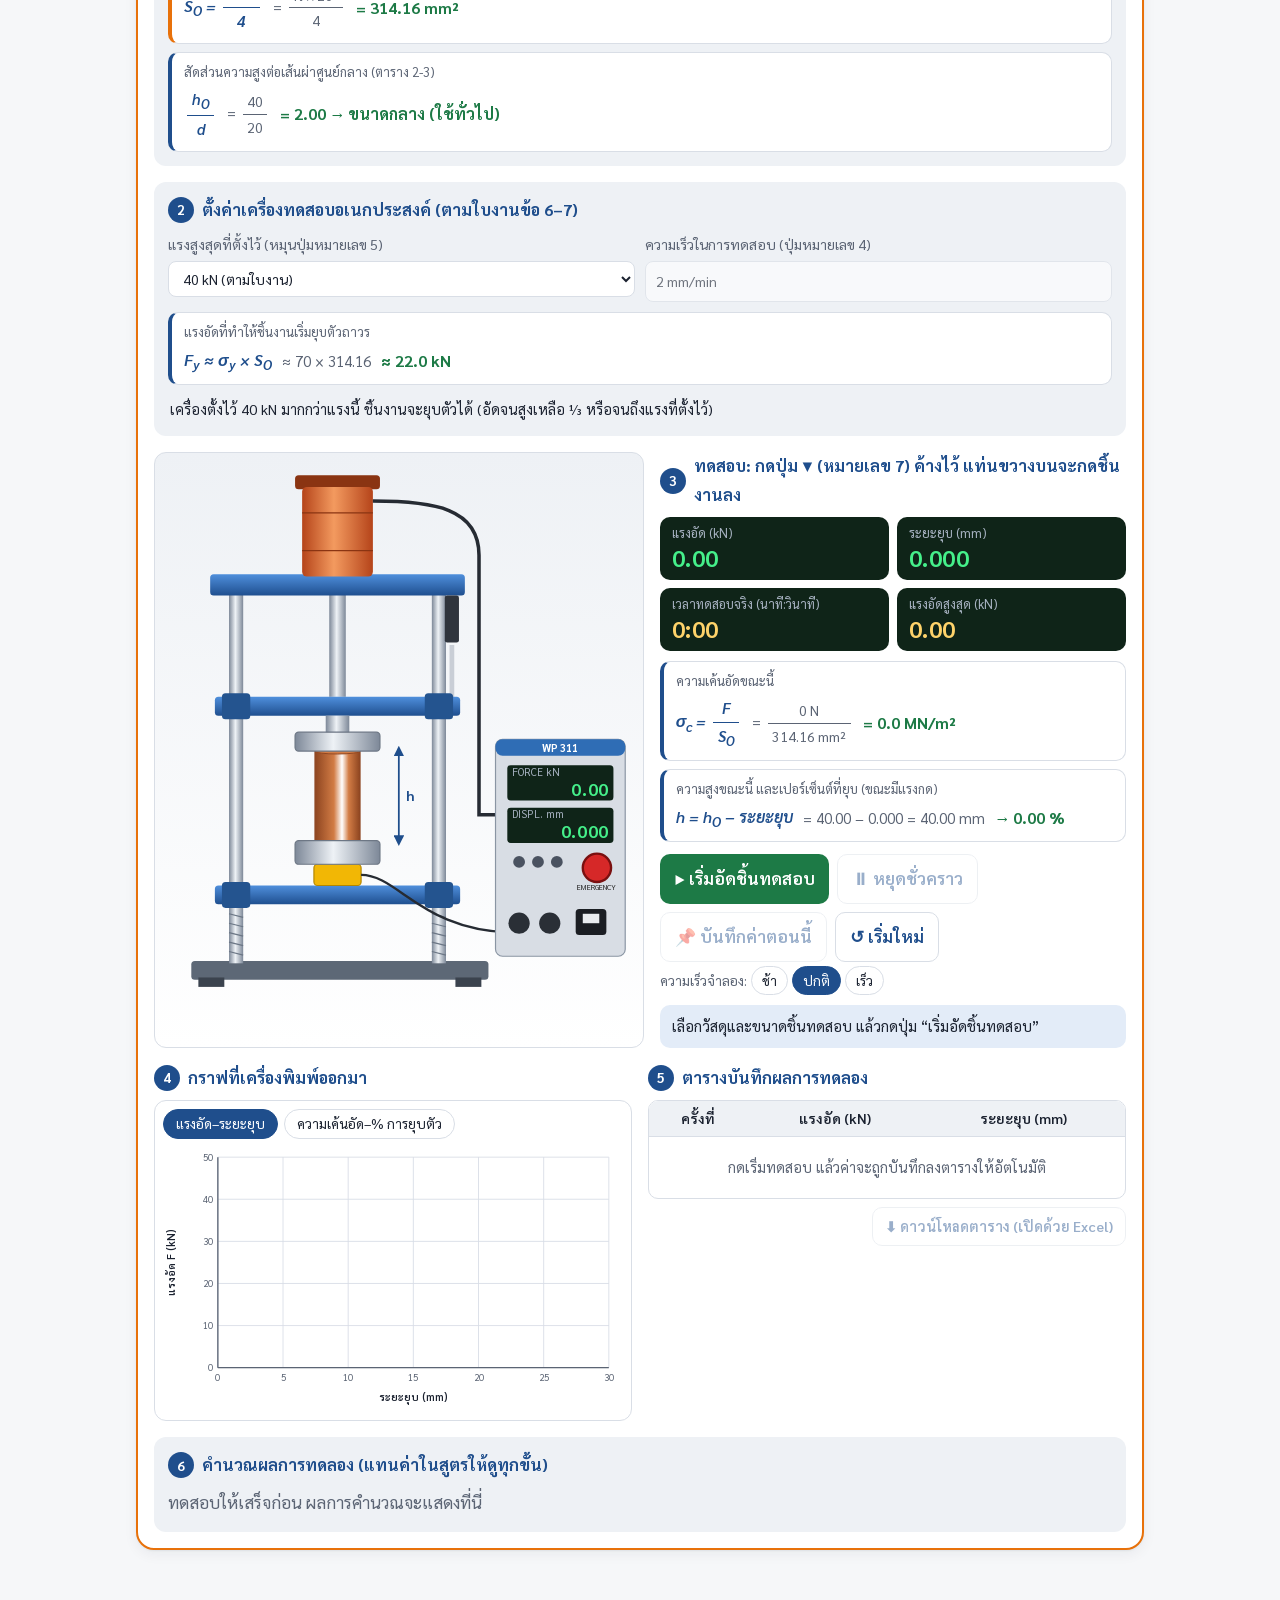
==== commit 24ebb252: "เพิ่มบทที่ 3 งานทดสอบสมรรถนะของเครื่องยนต์ (engine.html) และแถบเลือกบทบนหัวเว็บ - เนื้อหา 3.1–3.7 จา" ====
--- a/index.html
+++ b/index.html
@@ -9,13 +9,18 @@
 <link rel="preconnect" href="https://fonts.googleapis.com">
 <link rel="preconnect" href="https://fonts.gstatic.com" crossorigin>
 <link href="https://fonts.googleapis.com/css2?family=Sarabun:ital,wght@0,400;0,500;0,600;0,700;1,400;1,600&display=swap" rel="stylesheet">
-<link rel="stylesheet" href="css/style.css?v=3">
+<link rel="stylesheet" href="css/style.css?v=4">
 <link rel="stylesheet" href="css/lab.css?v=3">
 </head>
 <body>
 
 <!-- ===== เมนูบน ===== -->
 <header class="topbar">
+  <div class="wrap chap-row" aria-label="เลือกบทเรียน">
+    <span class="chap-lbl">📚 เลือกบท:</span>
+    <a href="index.html" class="on" aria-current="page"><span class="cn">บทที่ 2</span>ทดสอบคุณสมบัติเชิงกลของวัสดุ</a>
+    <a href="engine.html"><span class="cn">บทที่ 3</span>ทดสอบสมรรถนะเครื่องยนต์</a>
+  </div>
   <div class="wrap">
     <a class="brand" href="#top"><span class="brand-badge">หน่วย 2</span><span class="brand-text">ทดสอบวัสดุ</span></a>
     <nav class="nav" id="nav">
--- a/css/style.css
+++ b/css/style.css
@@ -43,7 +43,7 @@
 
 /* ===== พื้นฐาน ===== */
 * { box-sizing: border-box; }
-html { scroll-behavior: smooth; scroll-padding-top: 70px; }
+html { scroll-behavior: smooth; scroll-padding-top: 112px; }
 body {
   margin: 0; background: var(--bg); color: var(--text);
   font-family: var(--font);
@@ -67,6 +67,17 @@
   backdrop-filter: blur(8px); border-bottom: 1px solid var(--line);
 }
 .topbar .wrap { display: flex; align-items: center; gap: 12px; height: 56px; }
+/* แถบเลือกบท (อยู่บนสุดของหัวเว็บ กดไปบทไหนก็ได้ทันที) */
+.topbar .wrap.chap-row { height: auto; padding-top: 6px; gap: 6px; overflow-x: auto; scrollbar-width: none; }
+.chap-row::-webkit-scrollbar { display: none; }
+.chap-row .chap-lbl { font-size: .82rem; color: var(--muted); white-space: nowrap; flex-shrink: 0; }
+.chap-row a {
+  white-space: nowrap; text-decoration: none; font-size: .88rem; font-weight: 600; color: var(--text);
+  border: 1px solid var(--line); border-radius: 999px; padding: 2px 12px; background: var(--surface); flex-shrink: 0;
+}
+.chap-row a:hover { border-color: var(--accent); }
+.chap-row a.on { background: var(--accent); border-color: var(--accent); color: #fff; }
+.chap-row a .cn { opacity: .75; font-weight: 400; margin-right: 4px; }
 .brand { font-weight: 700; white-space: nowrap; color: var(--text); text-decoration: none; display: flex; align-items: center; gap: 8px; }
 .brand-badge { background: var(--accent); color: #fff; border-radius: 8px; padding: 2px 8px; font-size: .85rem; }
 .nav { display: flex; gap: 4px; overflow-x: auto; scrollbar-width: none; flex: 1; }
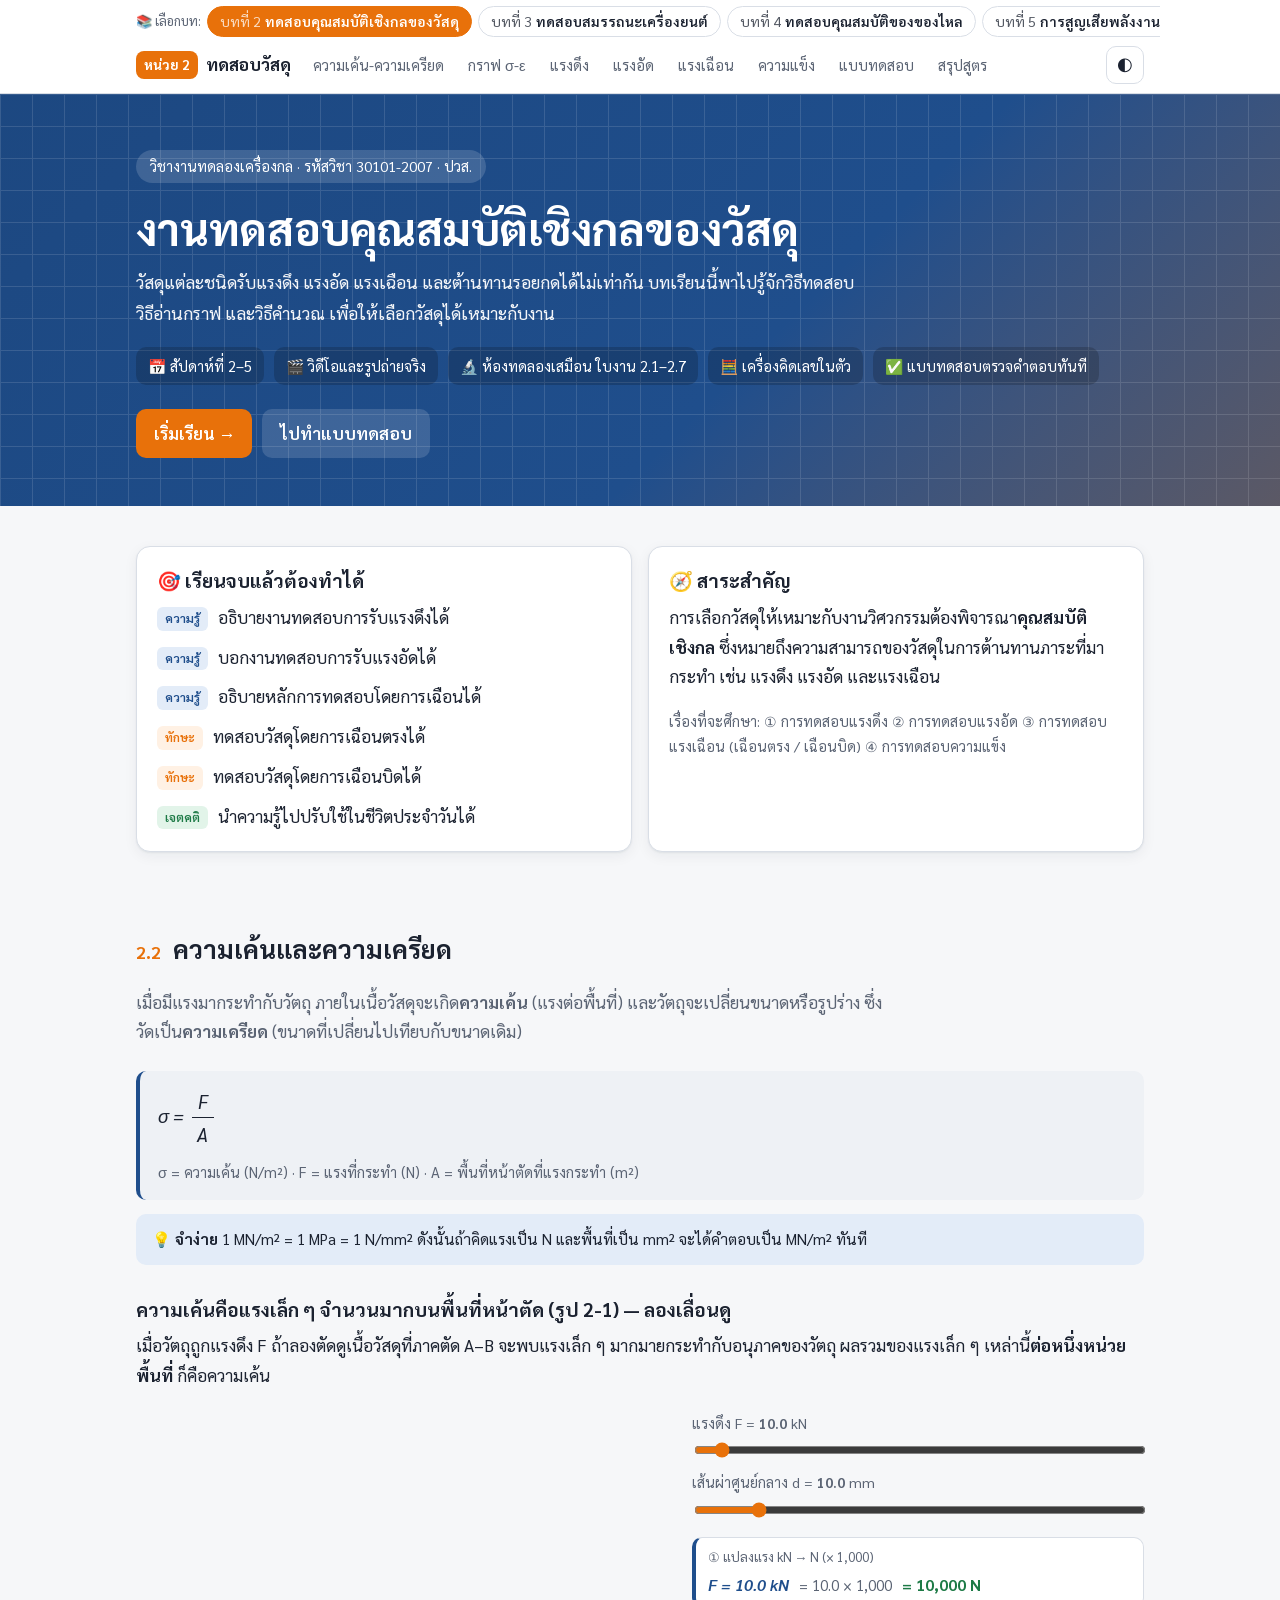
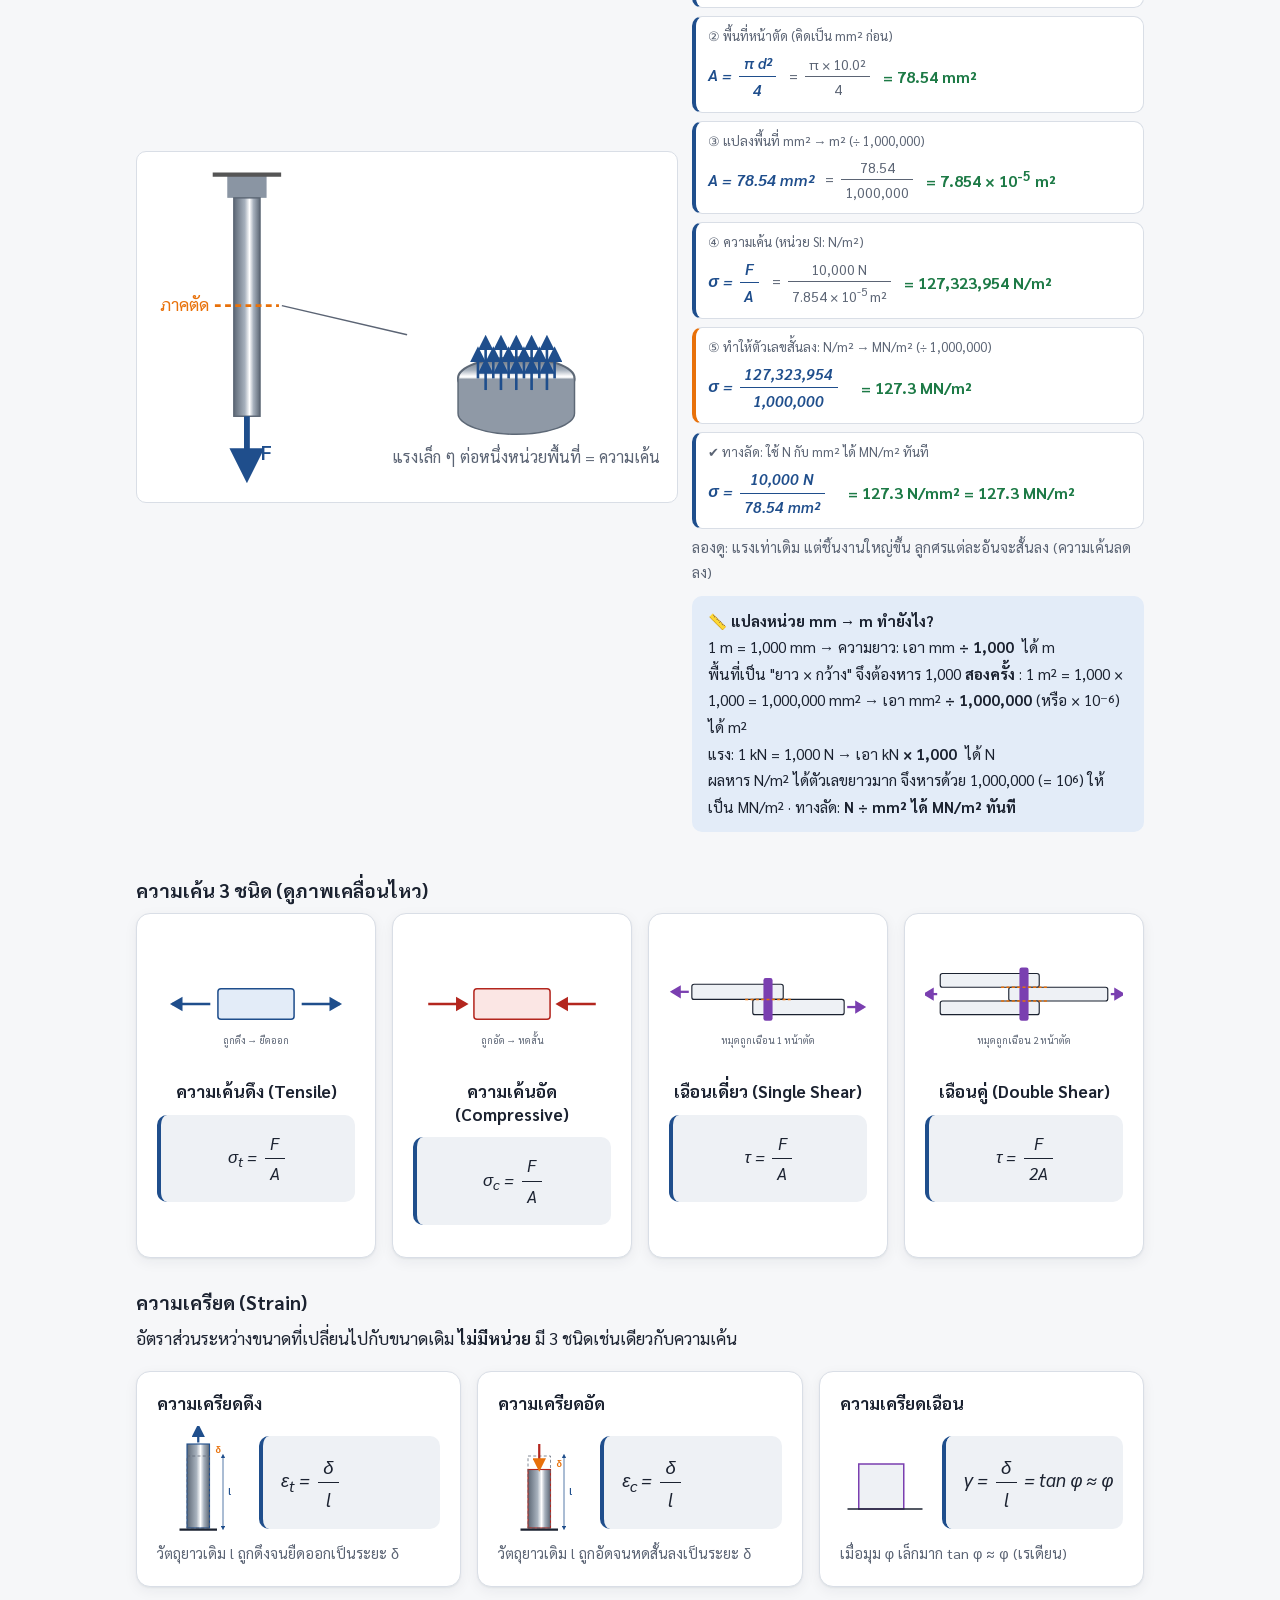
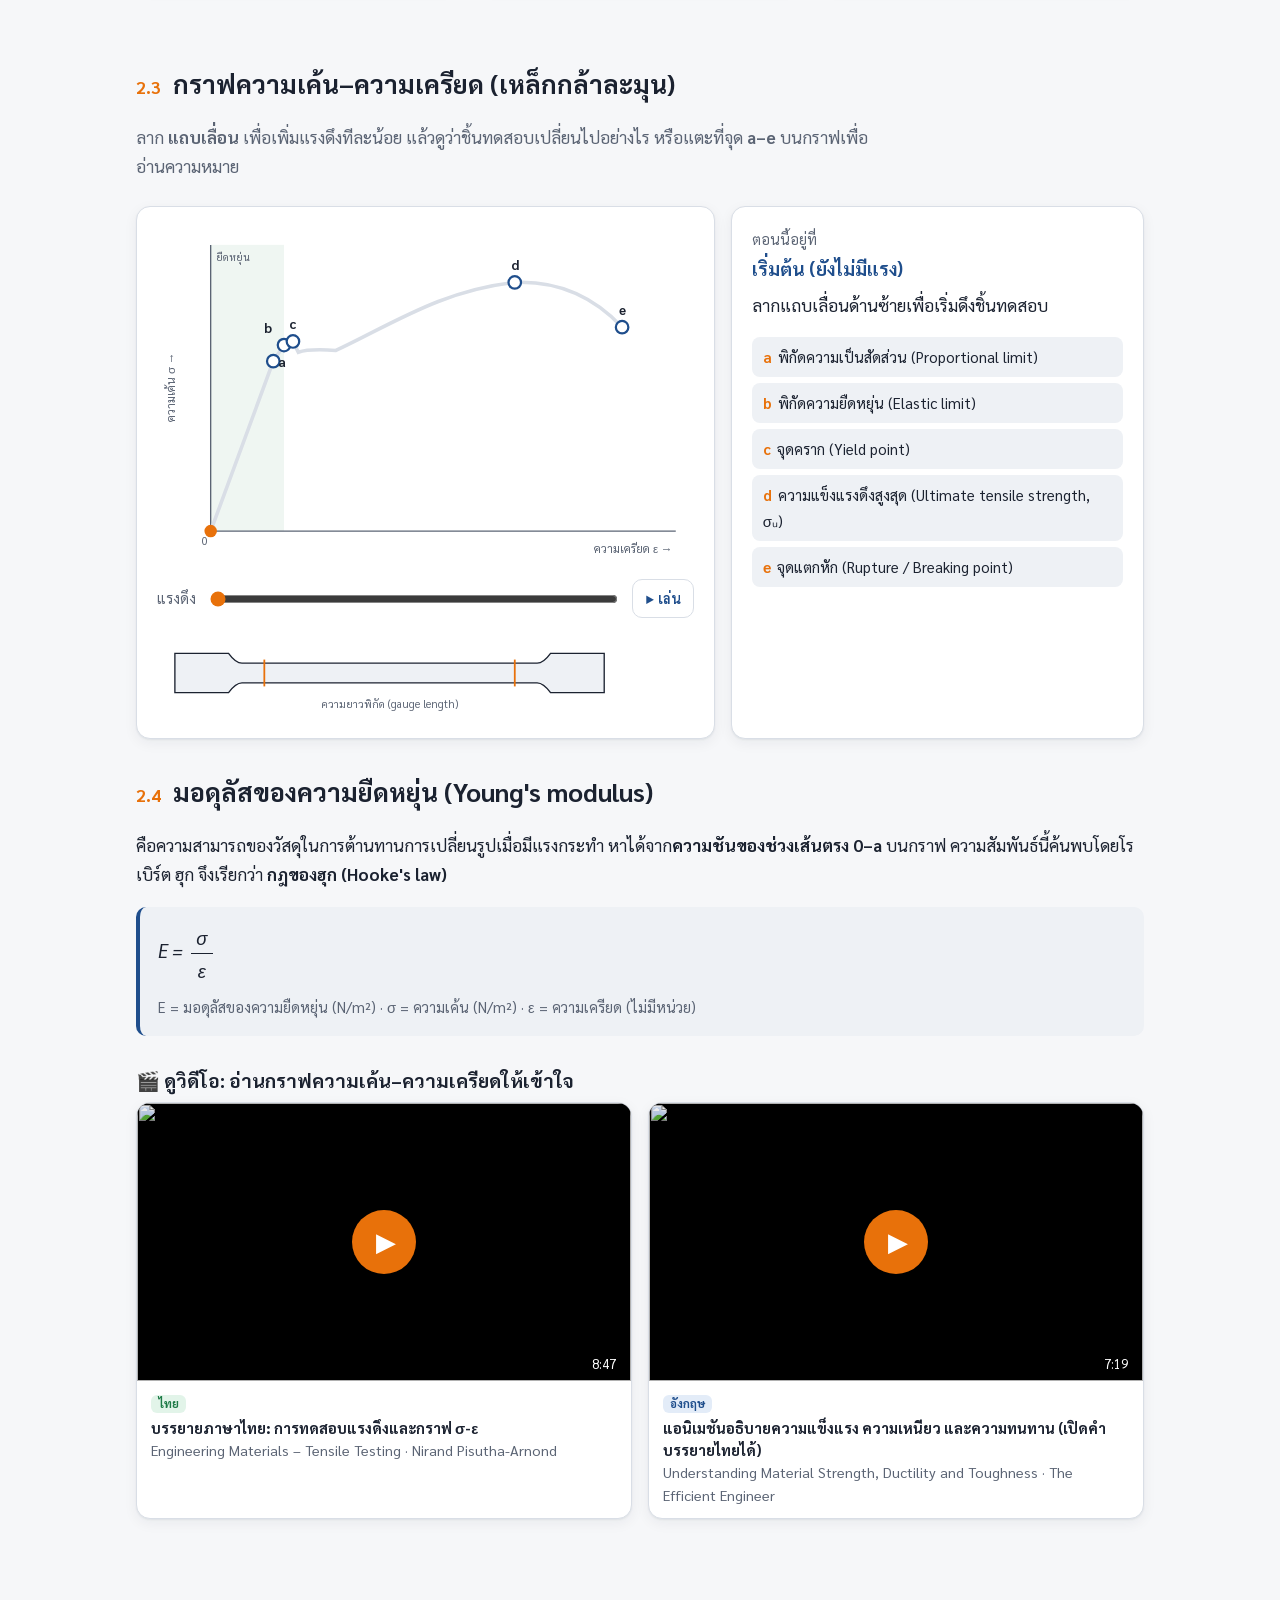
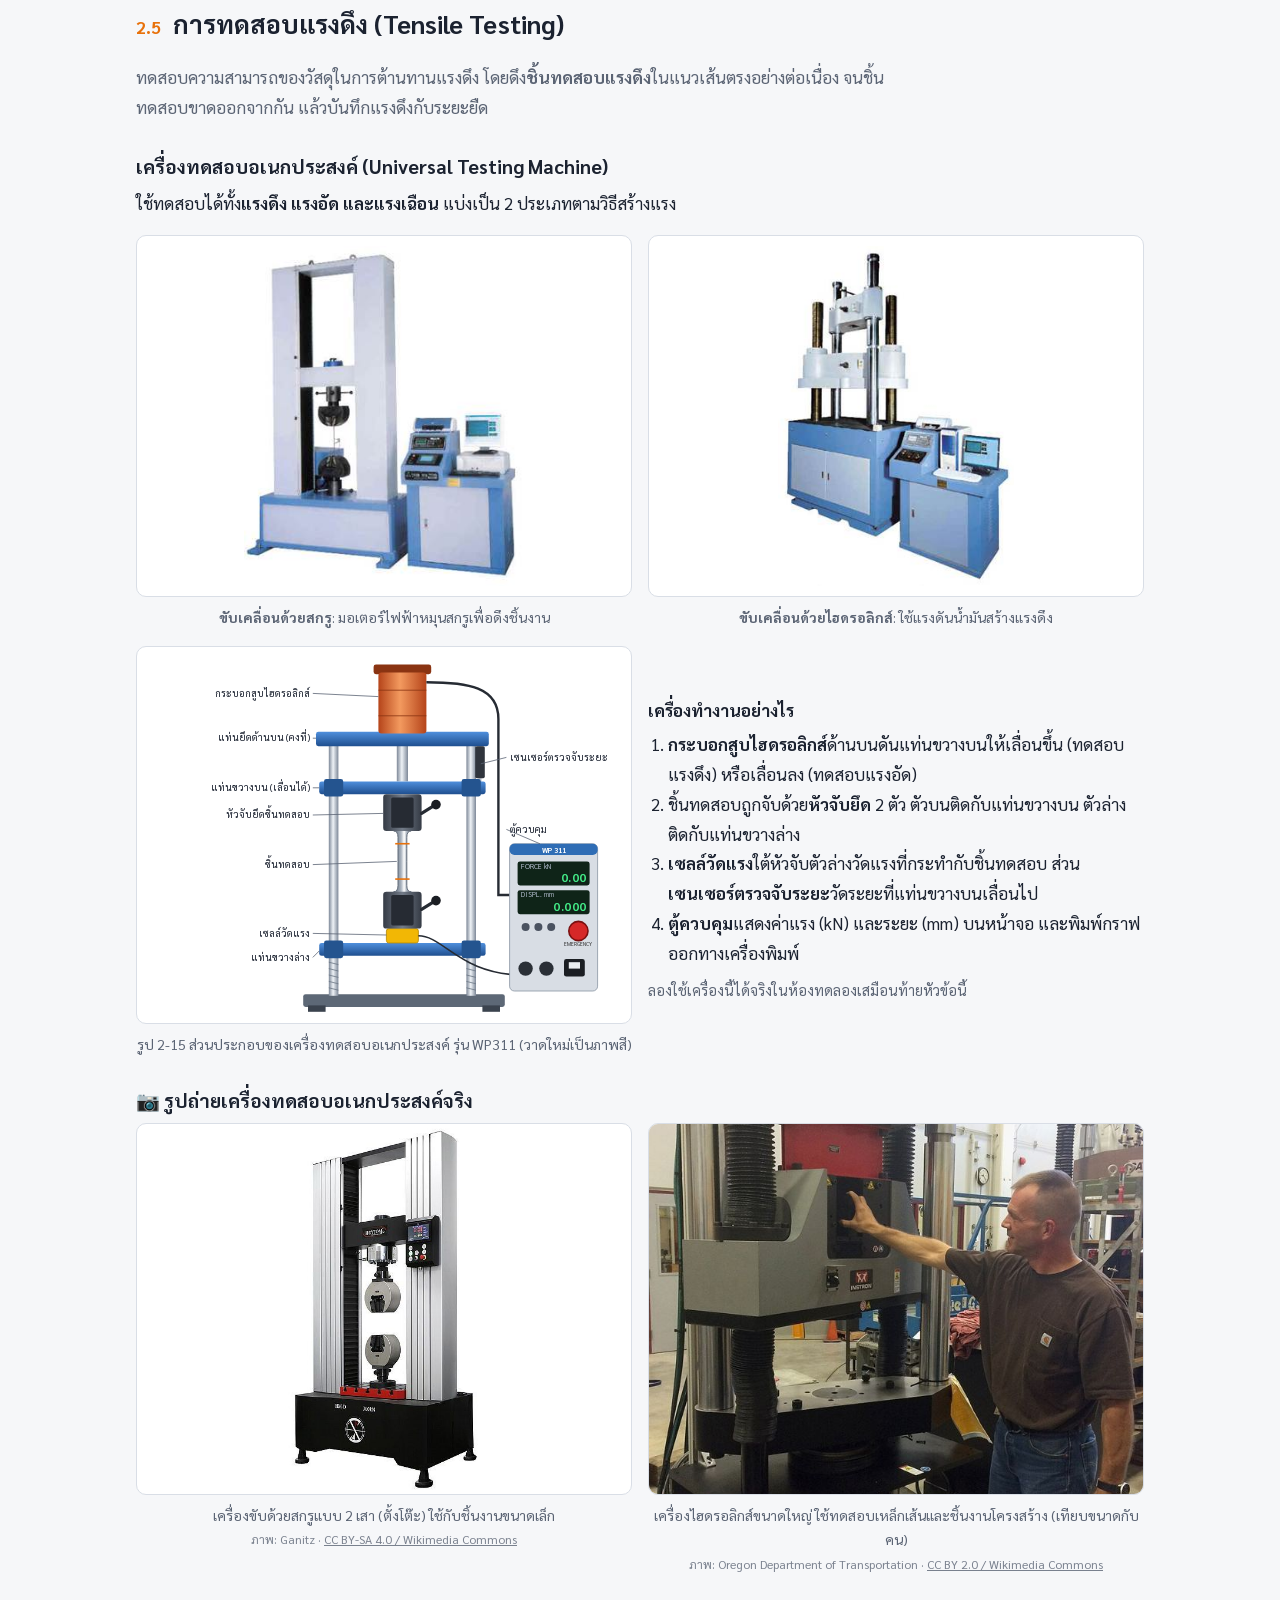
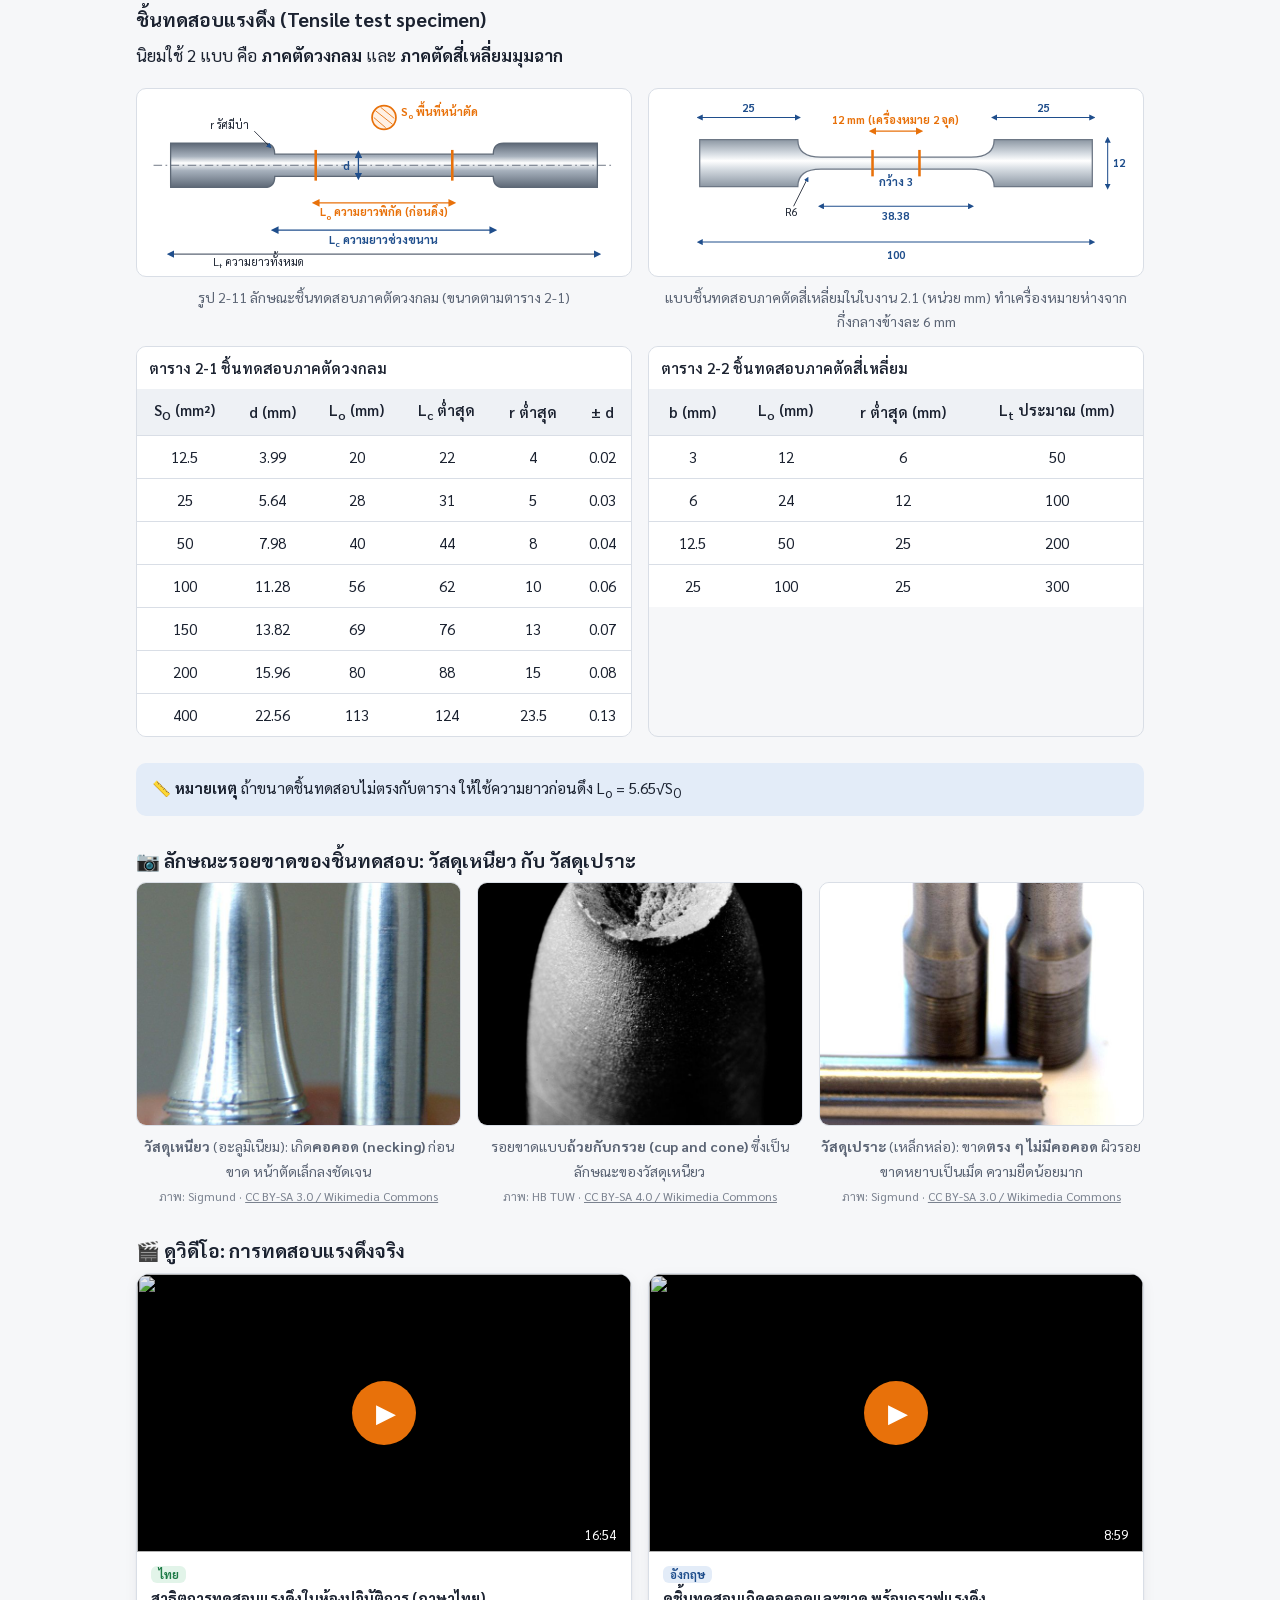
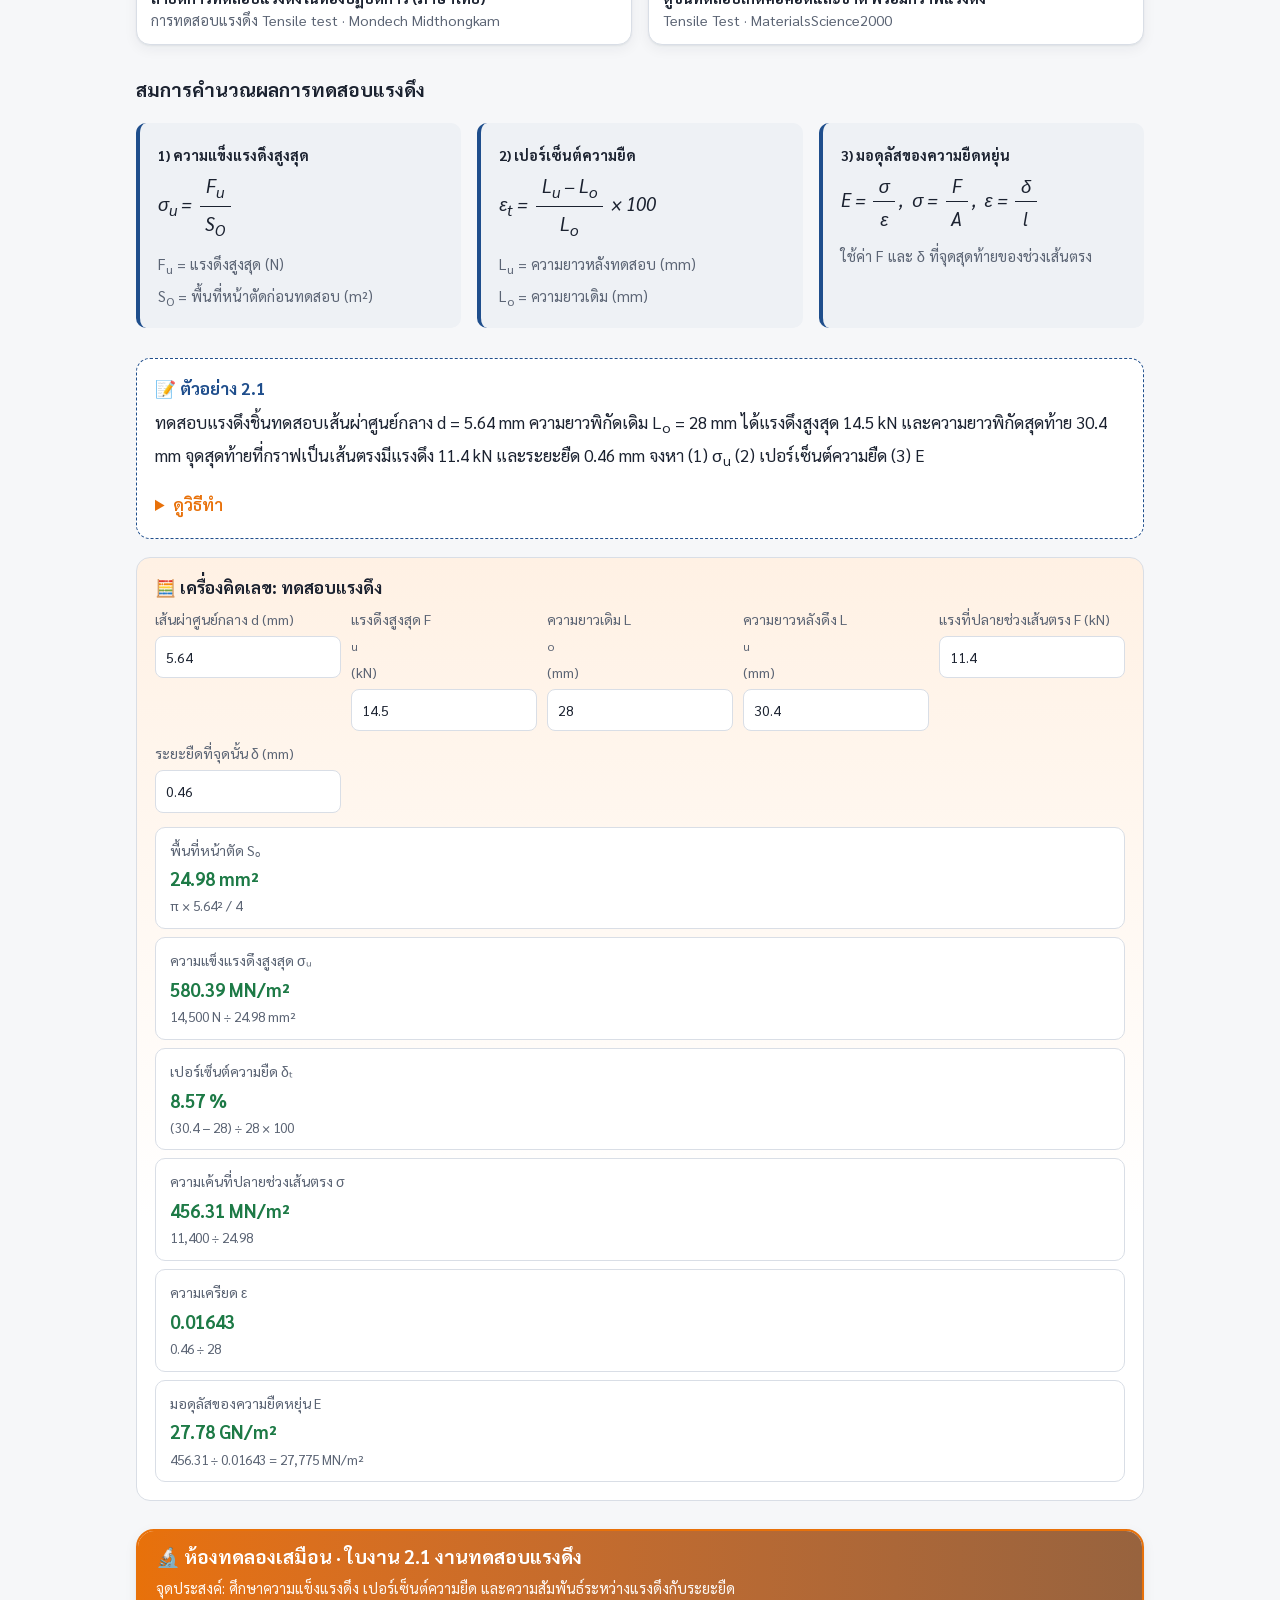
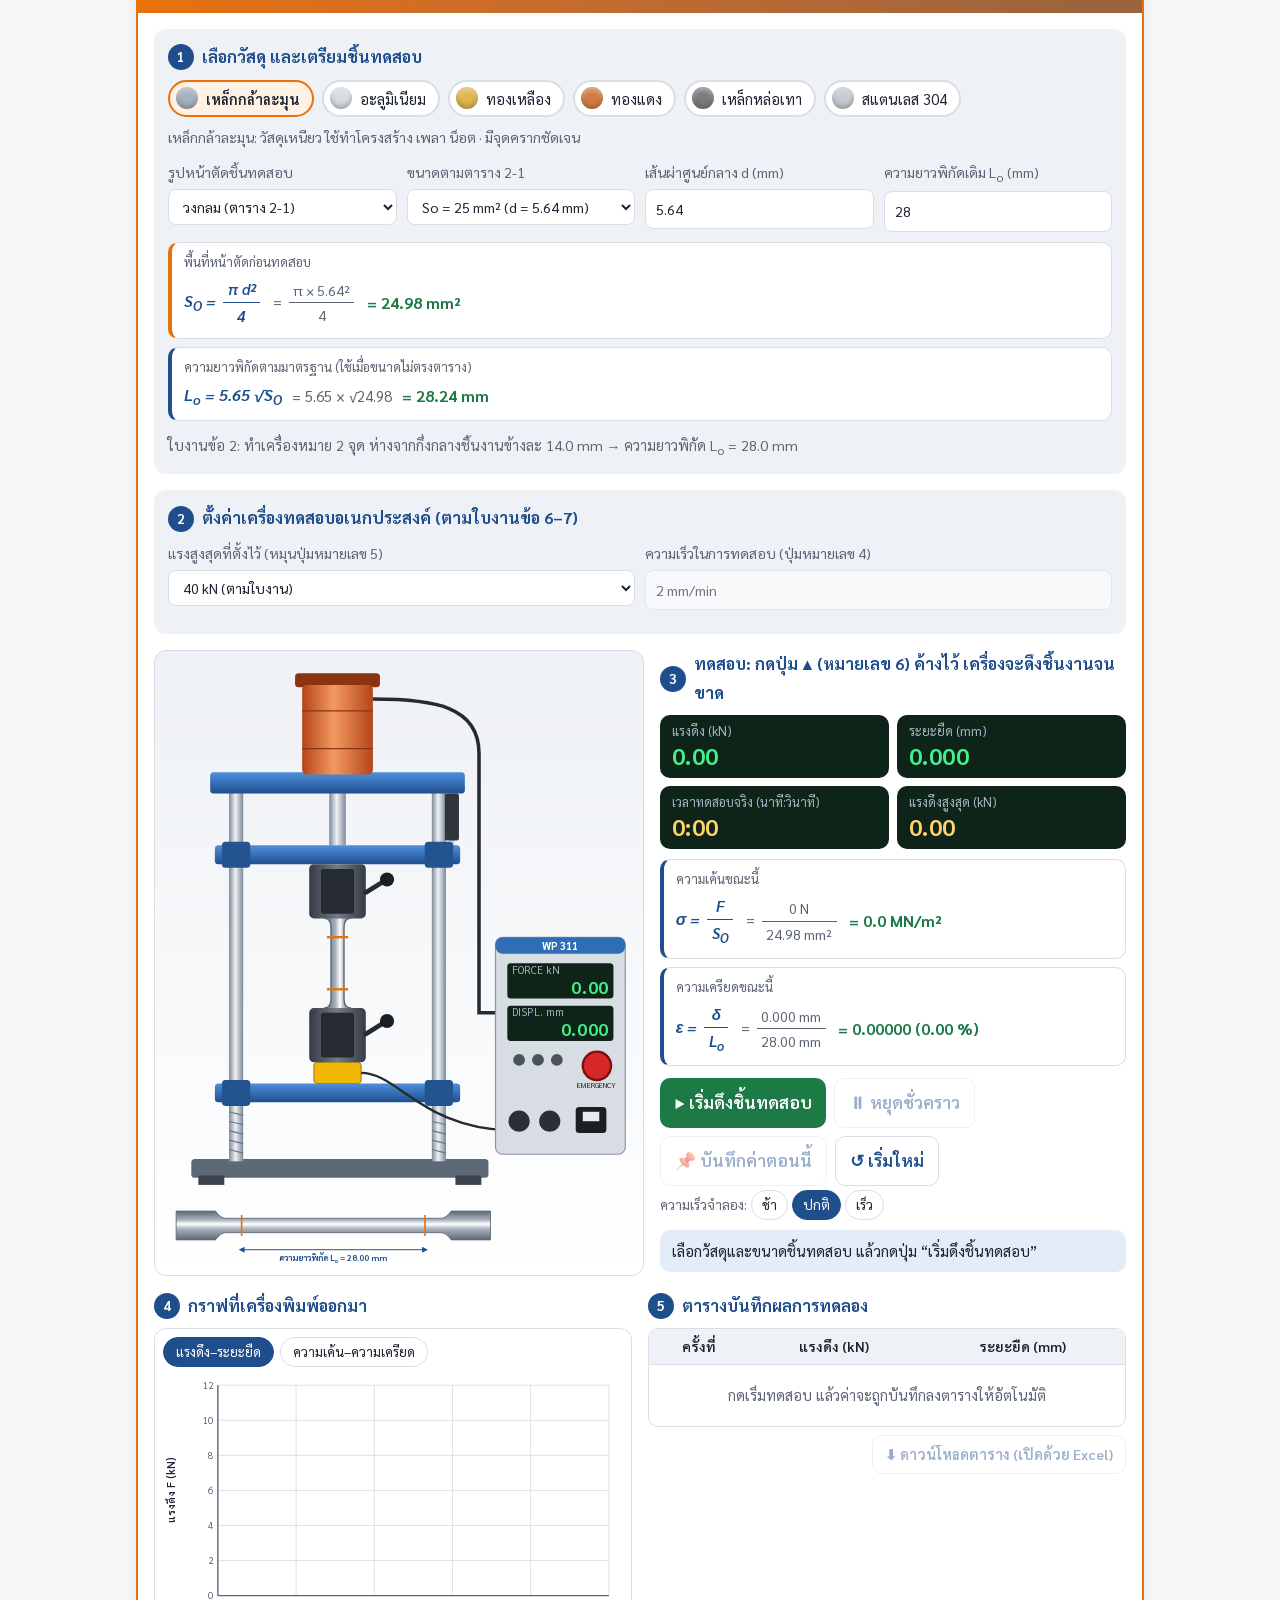
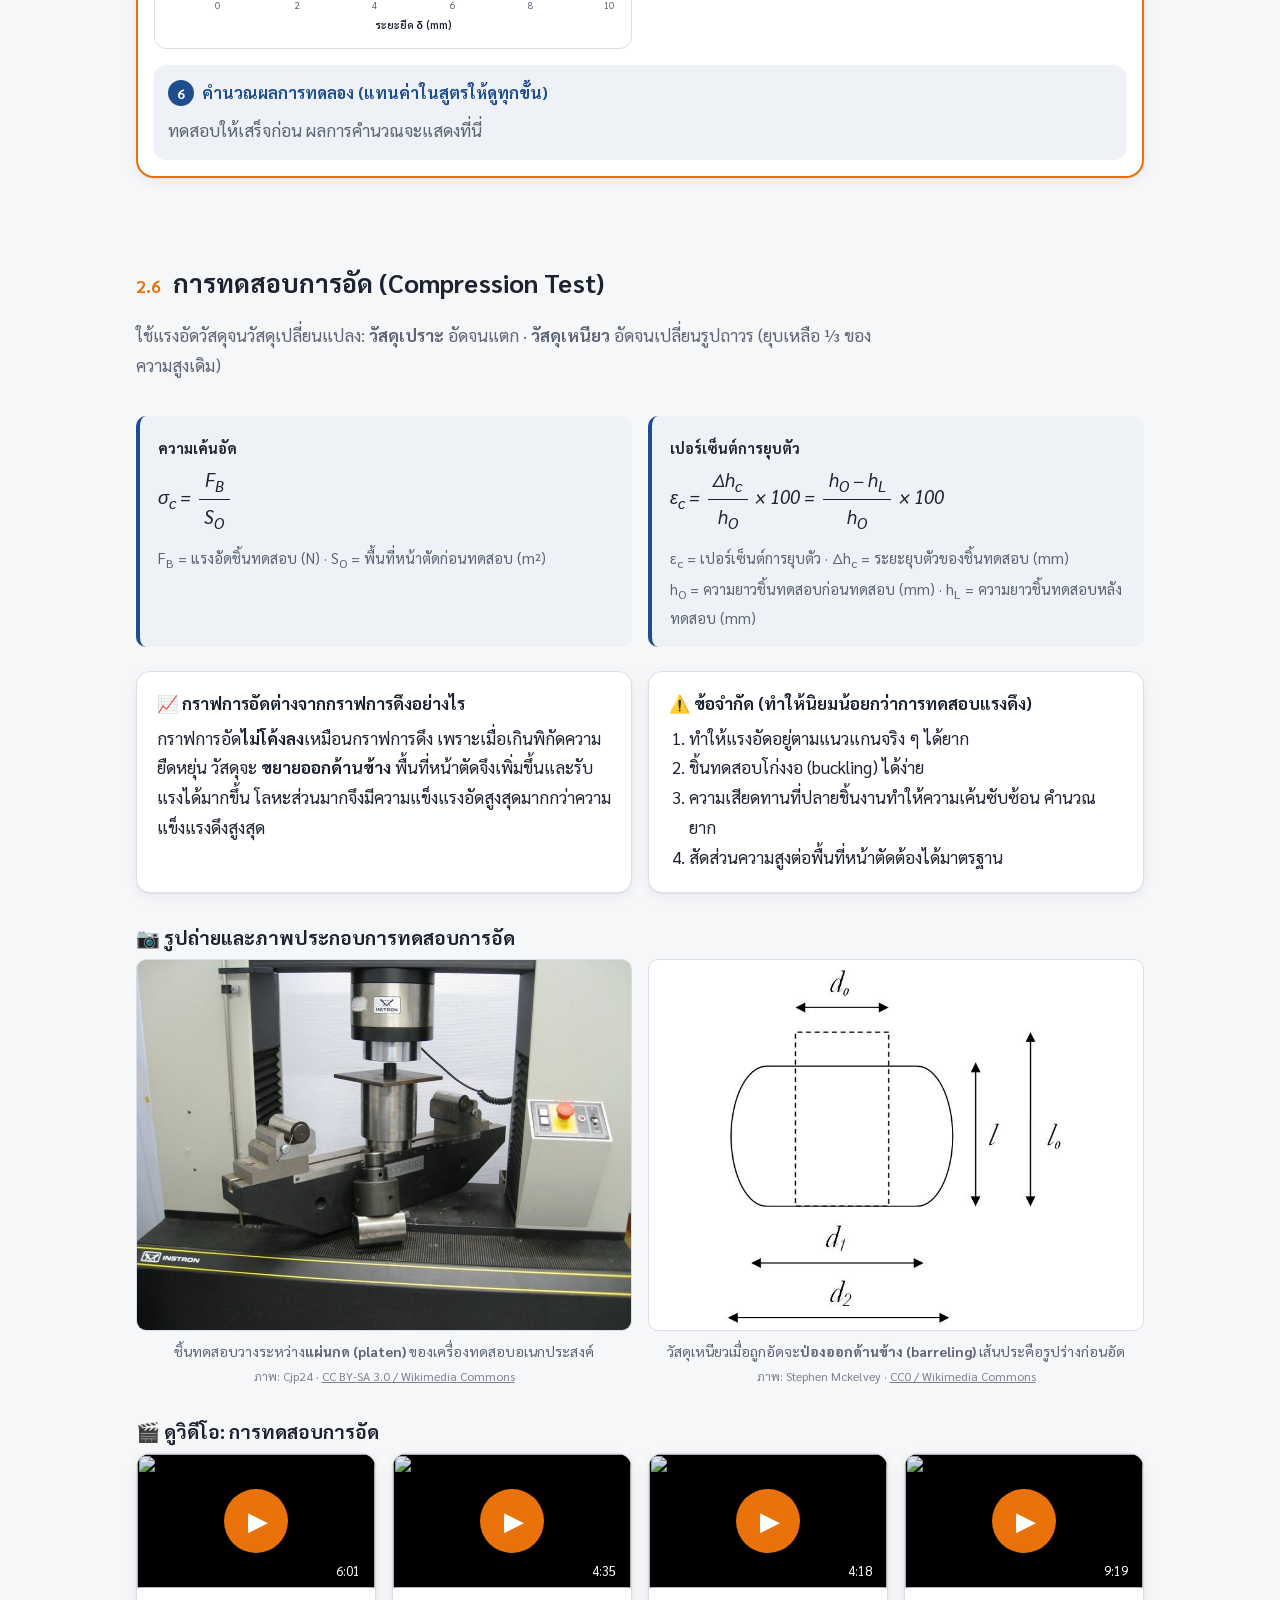
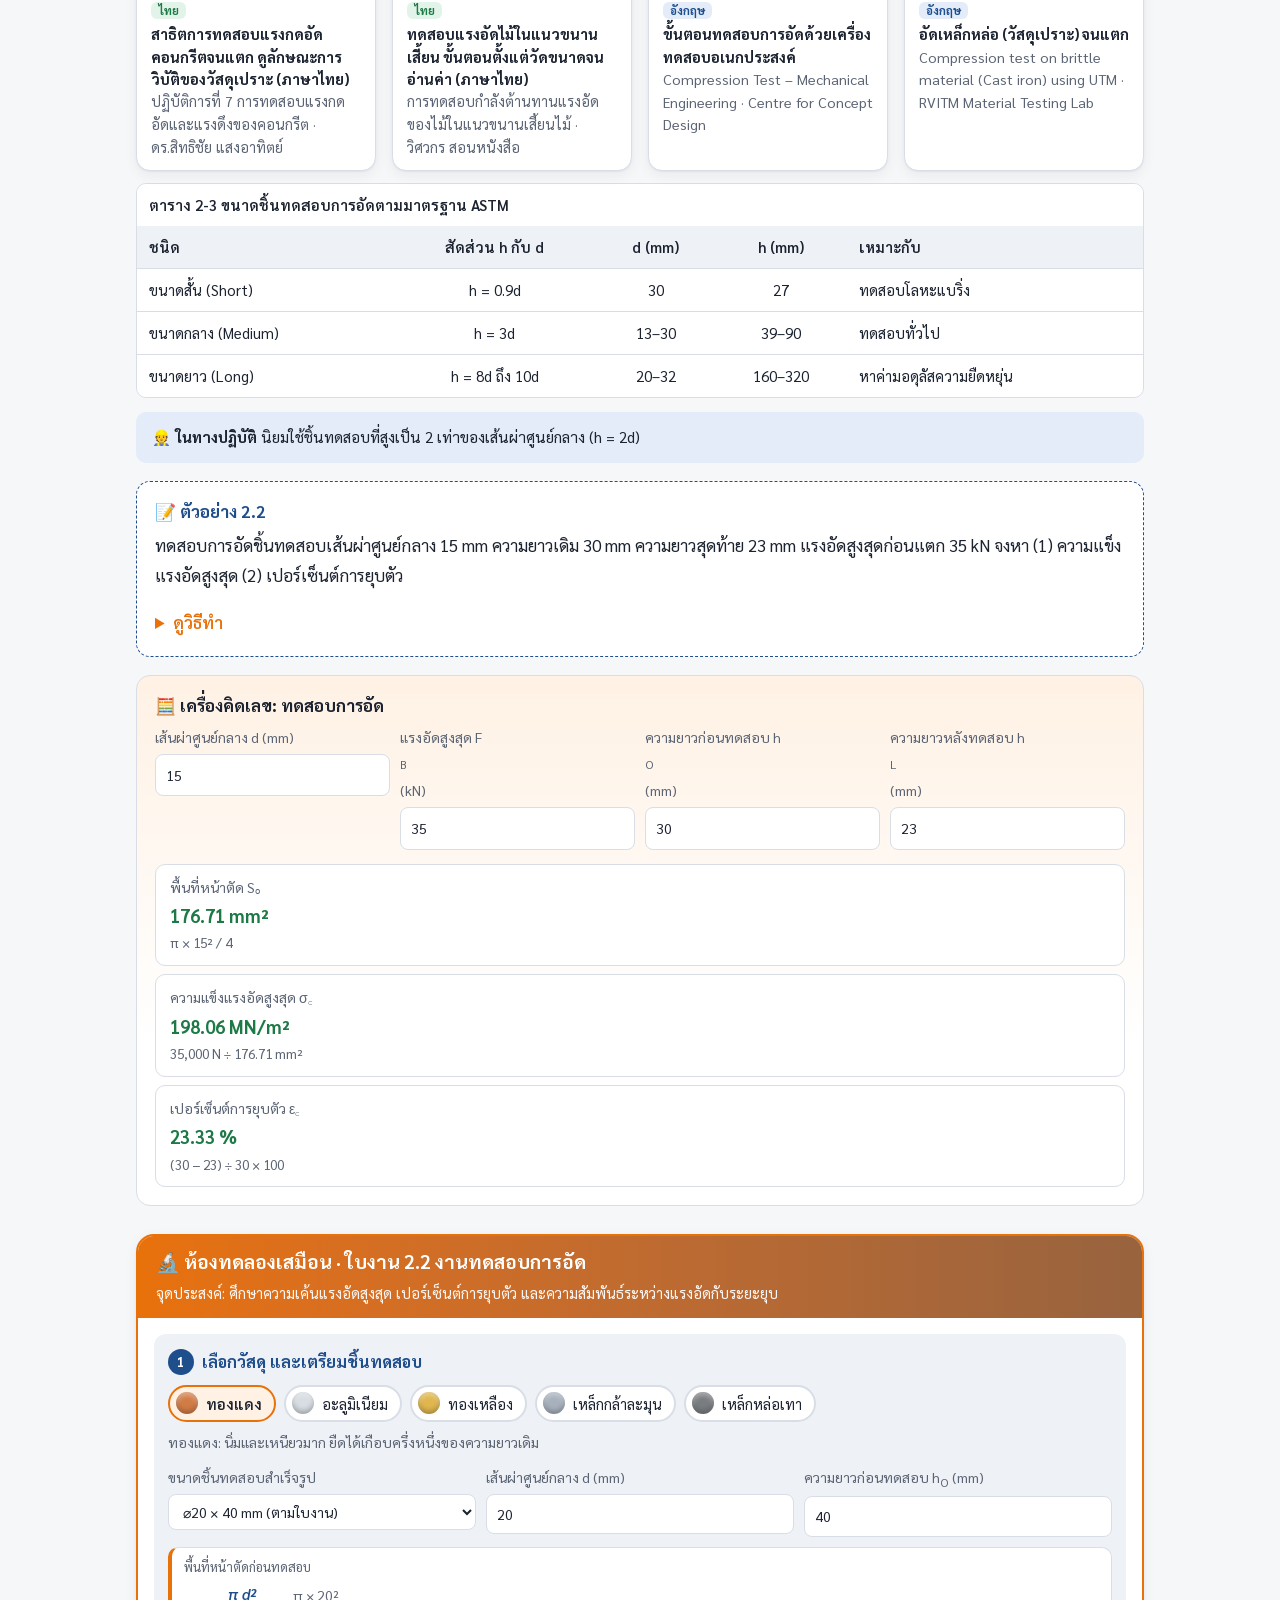
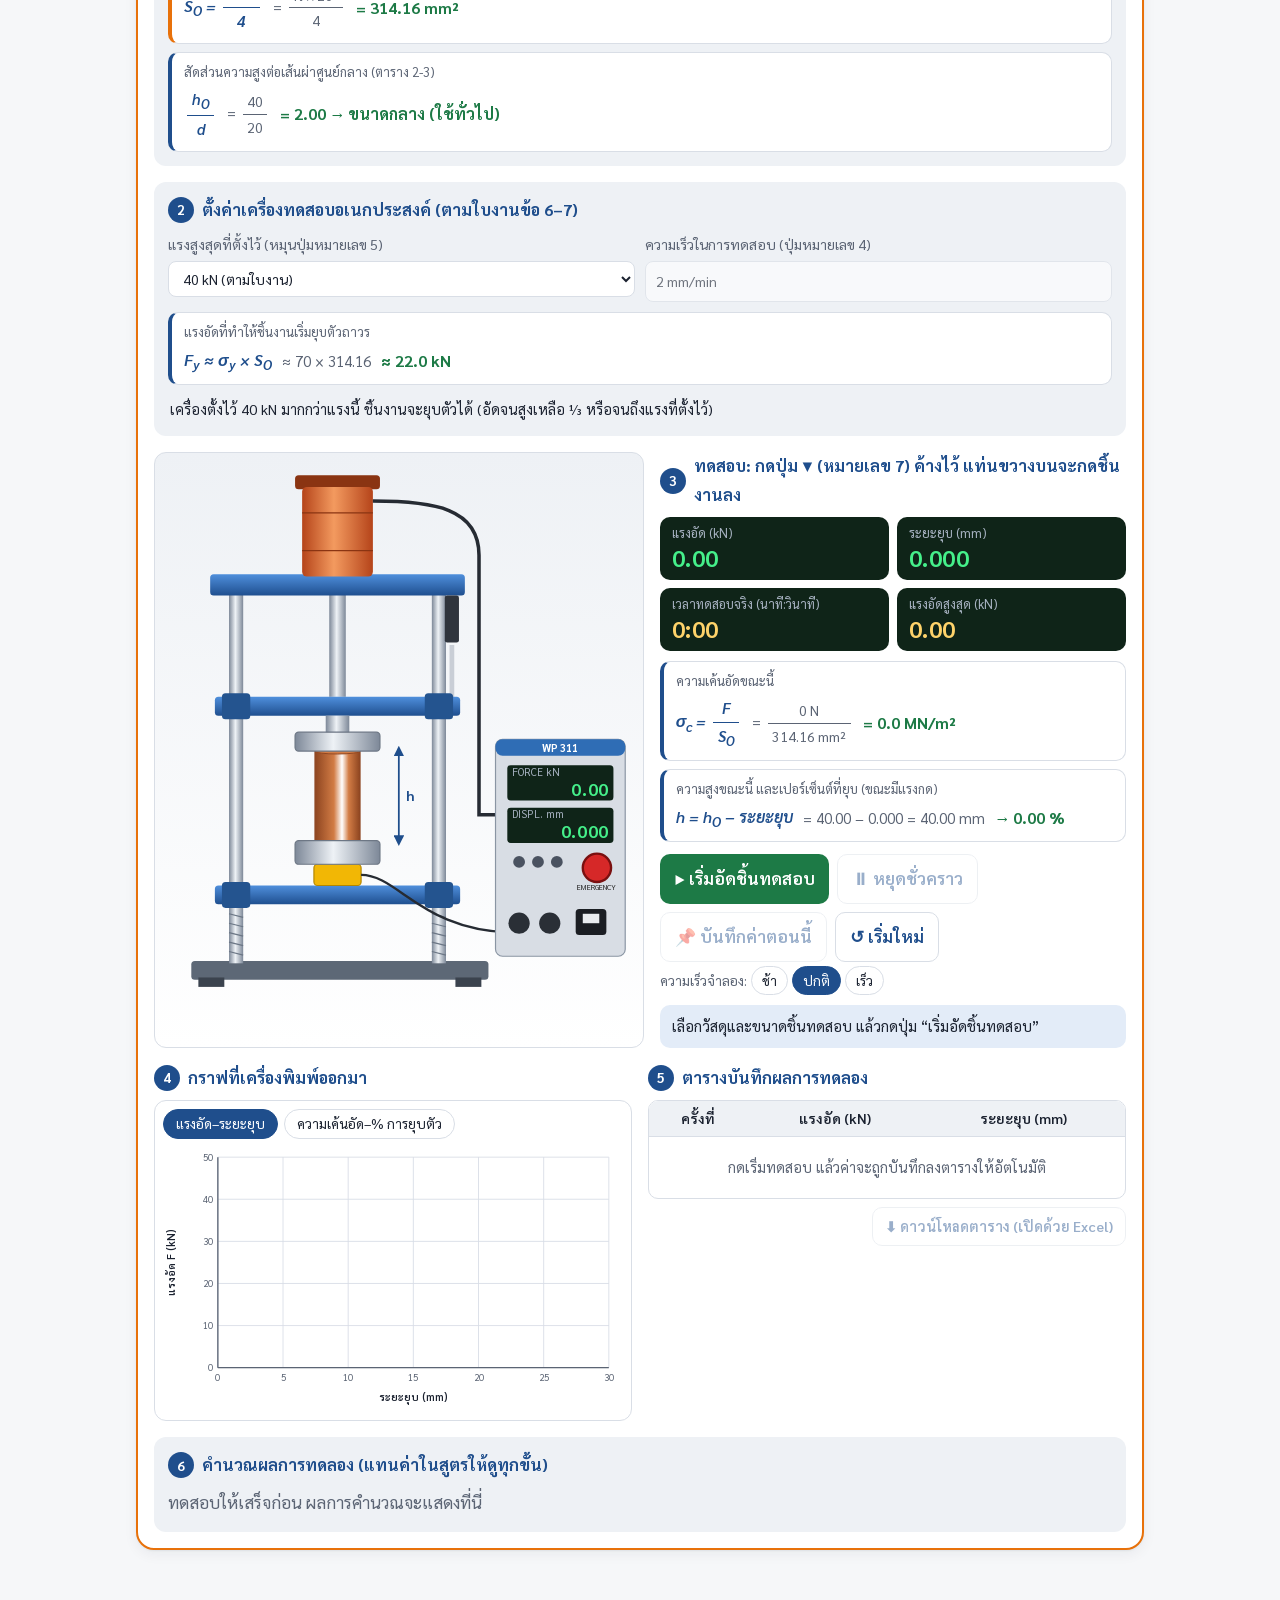
==== commit 52492acb: "เพิ่มบทที่ 4 คุณสมบัติของของไหล (fluid.html) และบทที่ 5 การสูญเสียพลังงานของการไหลในท่อ (pipe.html) " ====
--- a/index.html
+++ b/index.html
@@ -20,6 +20,8 @@
     <span class="chap-lbl">📚 เลือกบท:</span>
     <a href="index.html" class="on" aria-current="page"><span class="cn">บทที่ 2</span>ทดสอบคุณสมบัติเชิงกลของวัสดุ</a>
     <a href="engine.html"><span class="cn">บทที่ 3</span>ทดสอบสมรรถนะเครื่องยนต์</a>
+    <a href="fluid.html"><span class="cn">บทที่ 4</span>ทดสอบคุณสมบัติของของไหล</a>
+    <a href="pipe.html"><span class="cn">บทที่ 5</span>การสูญเสียพลังงานของการไหลในท่อ</a>
   </div>
   <div class="wrap">
     <a class="brand" href="#top"><span class="brand-badge">หน่วย 2</span><span class="brand-text">ทดสอบวัสดุ</span></a>
